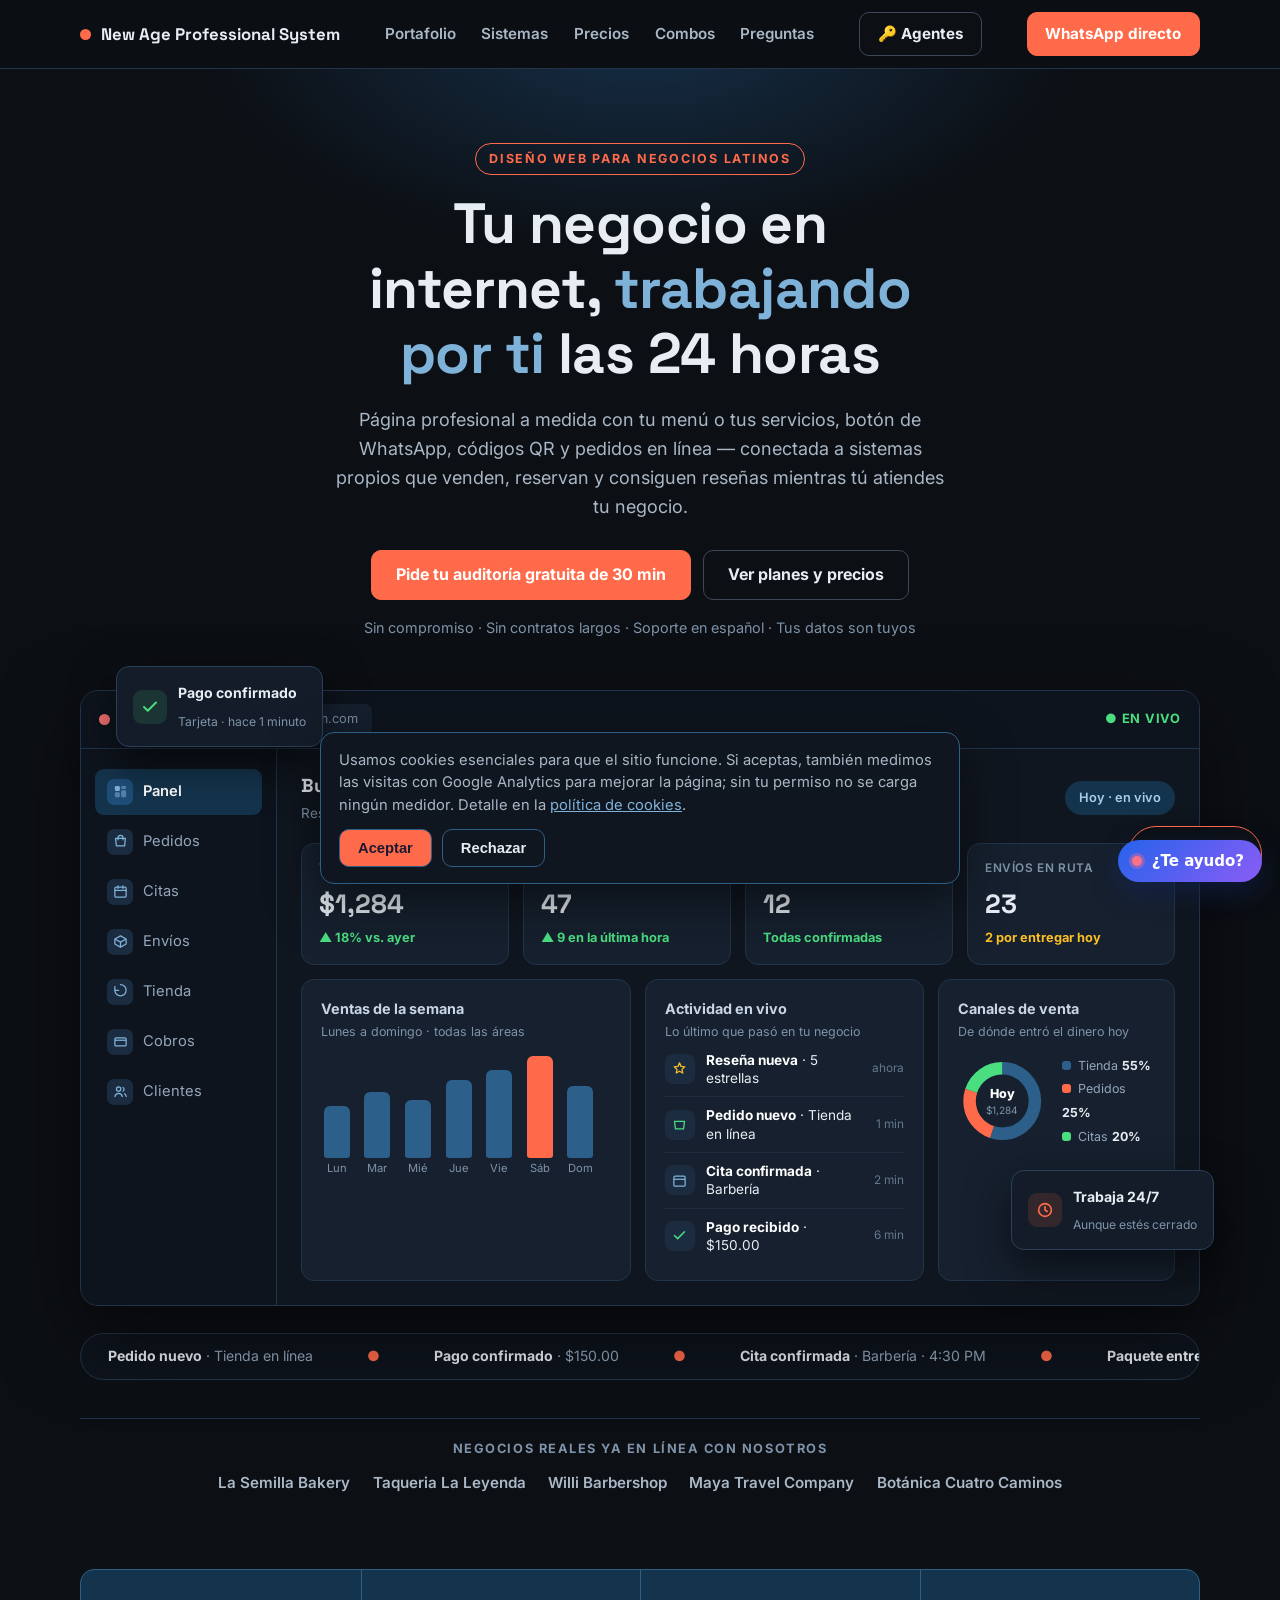
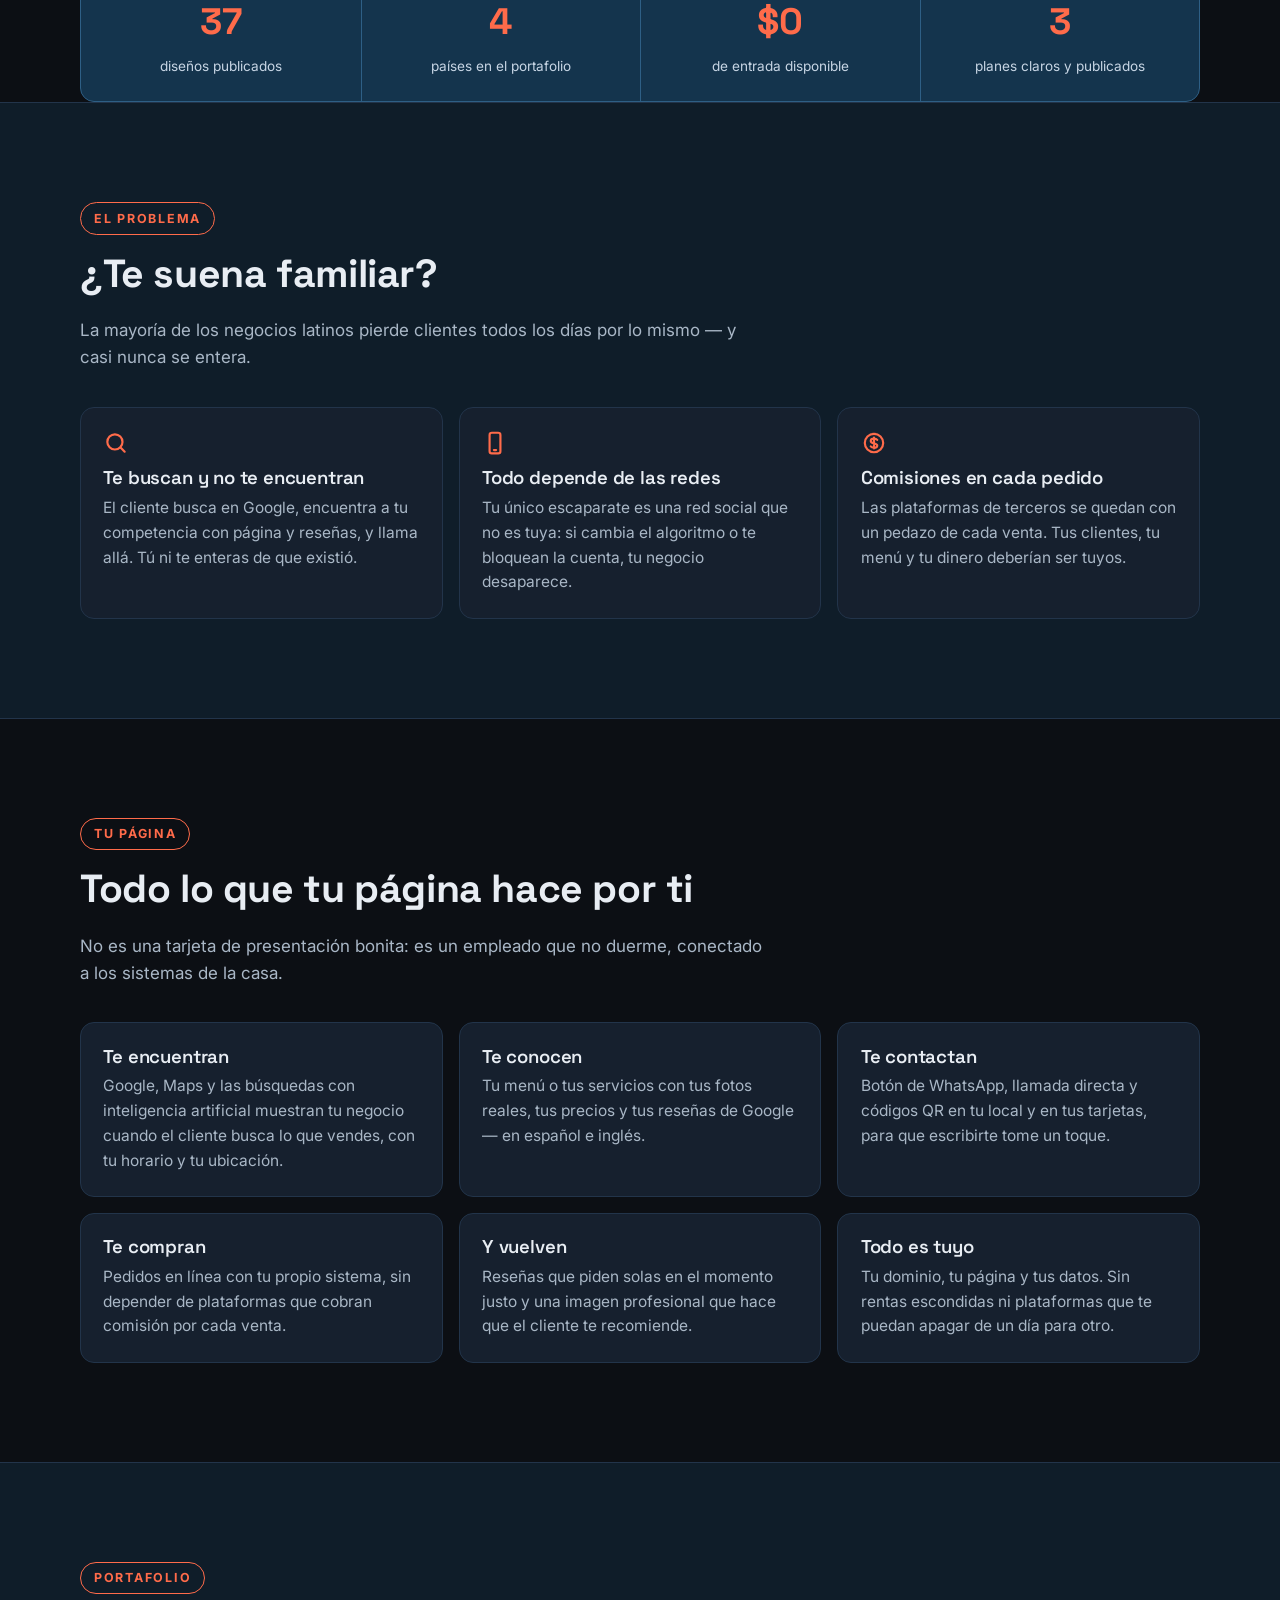
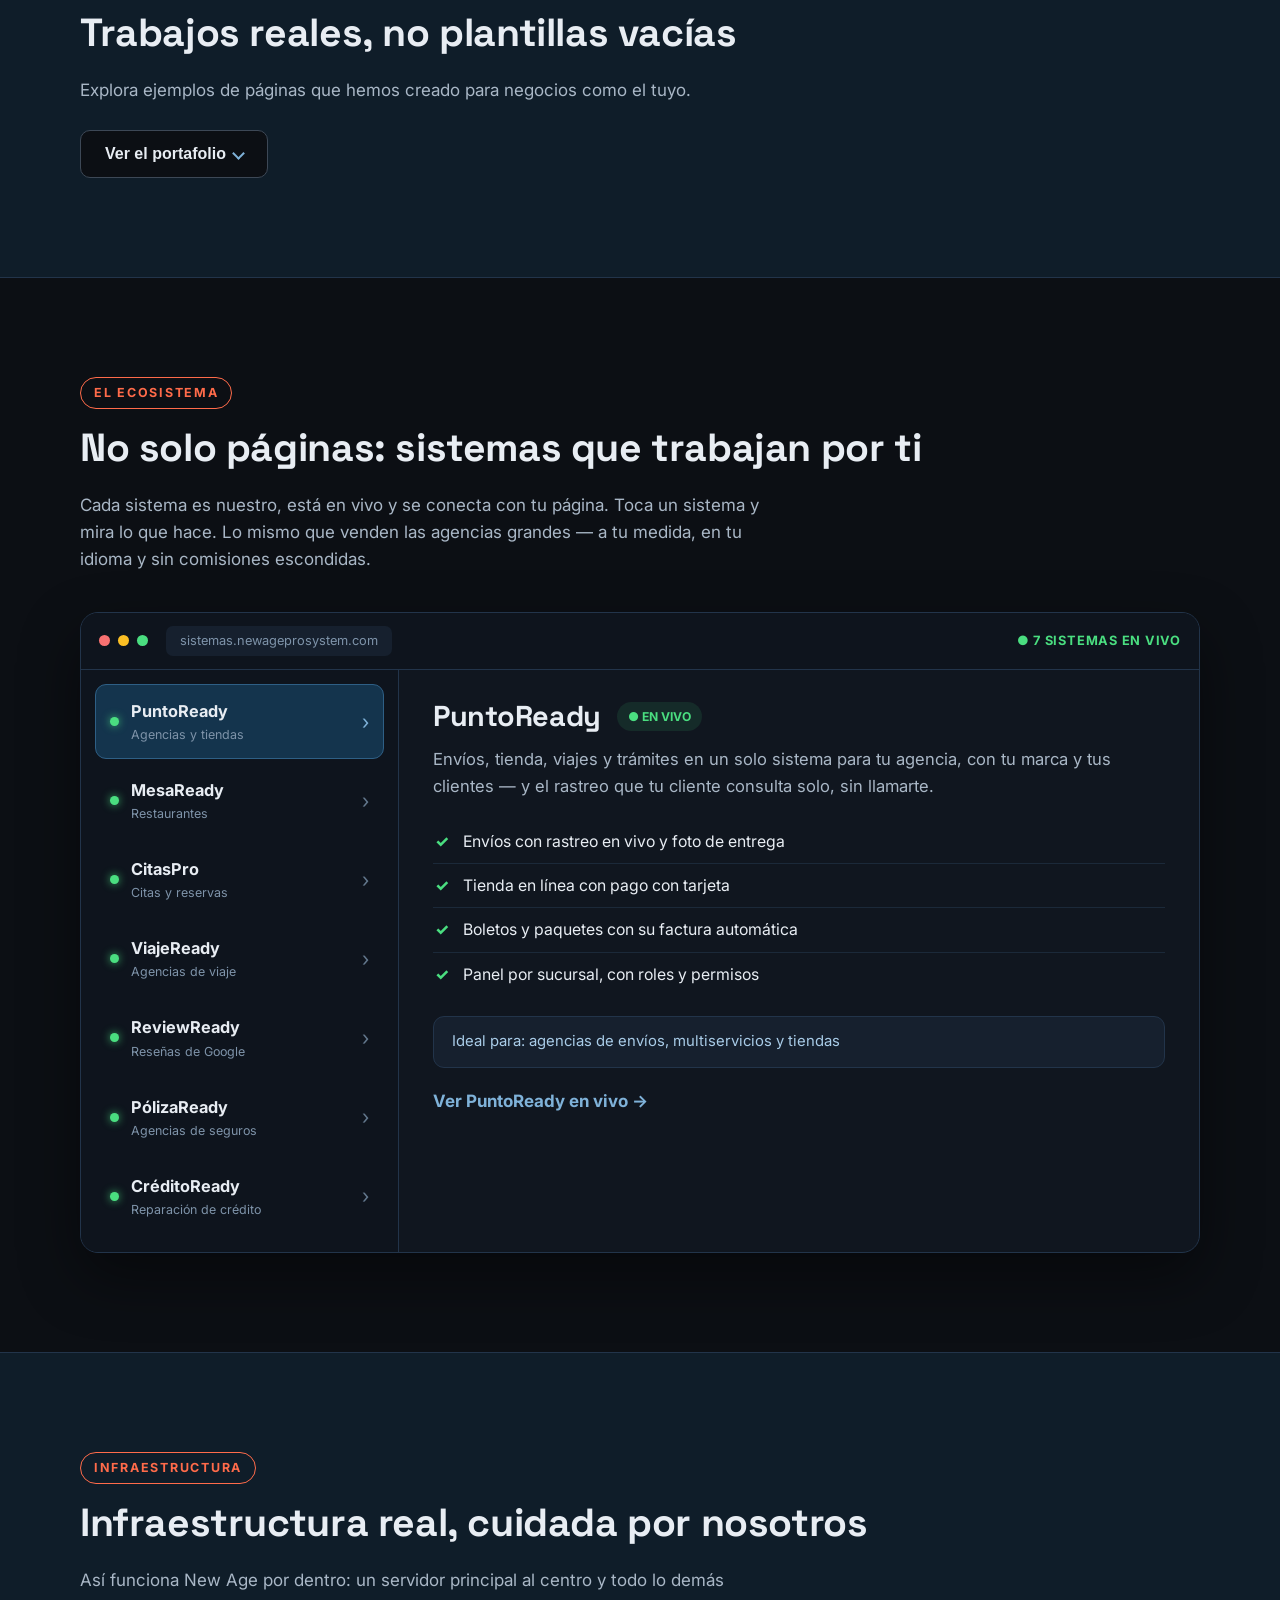
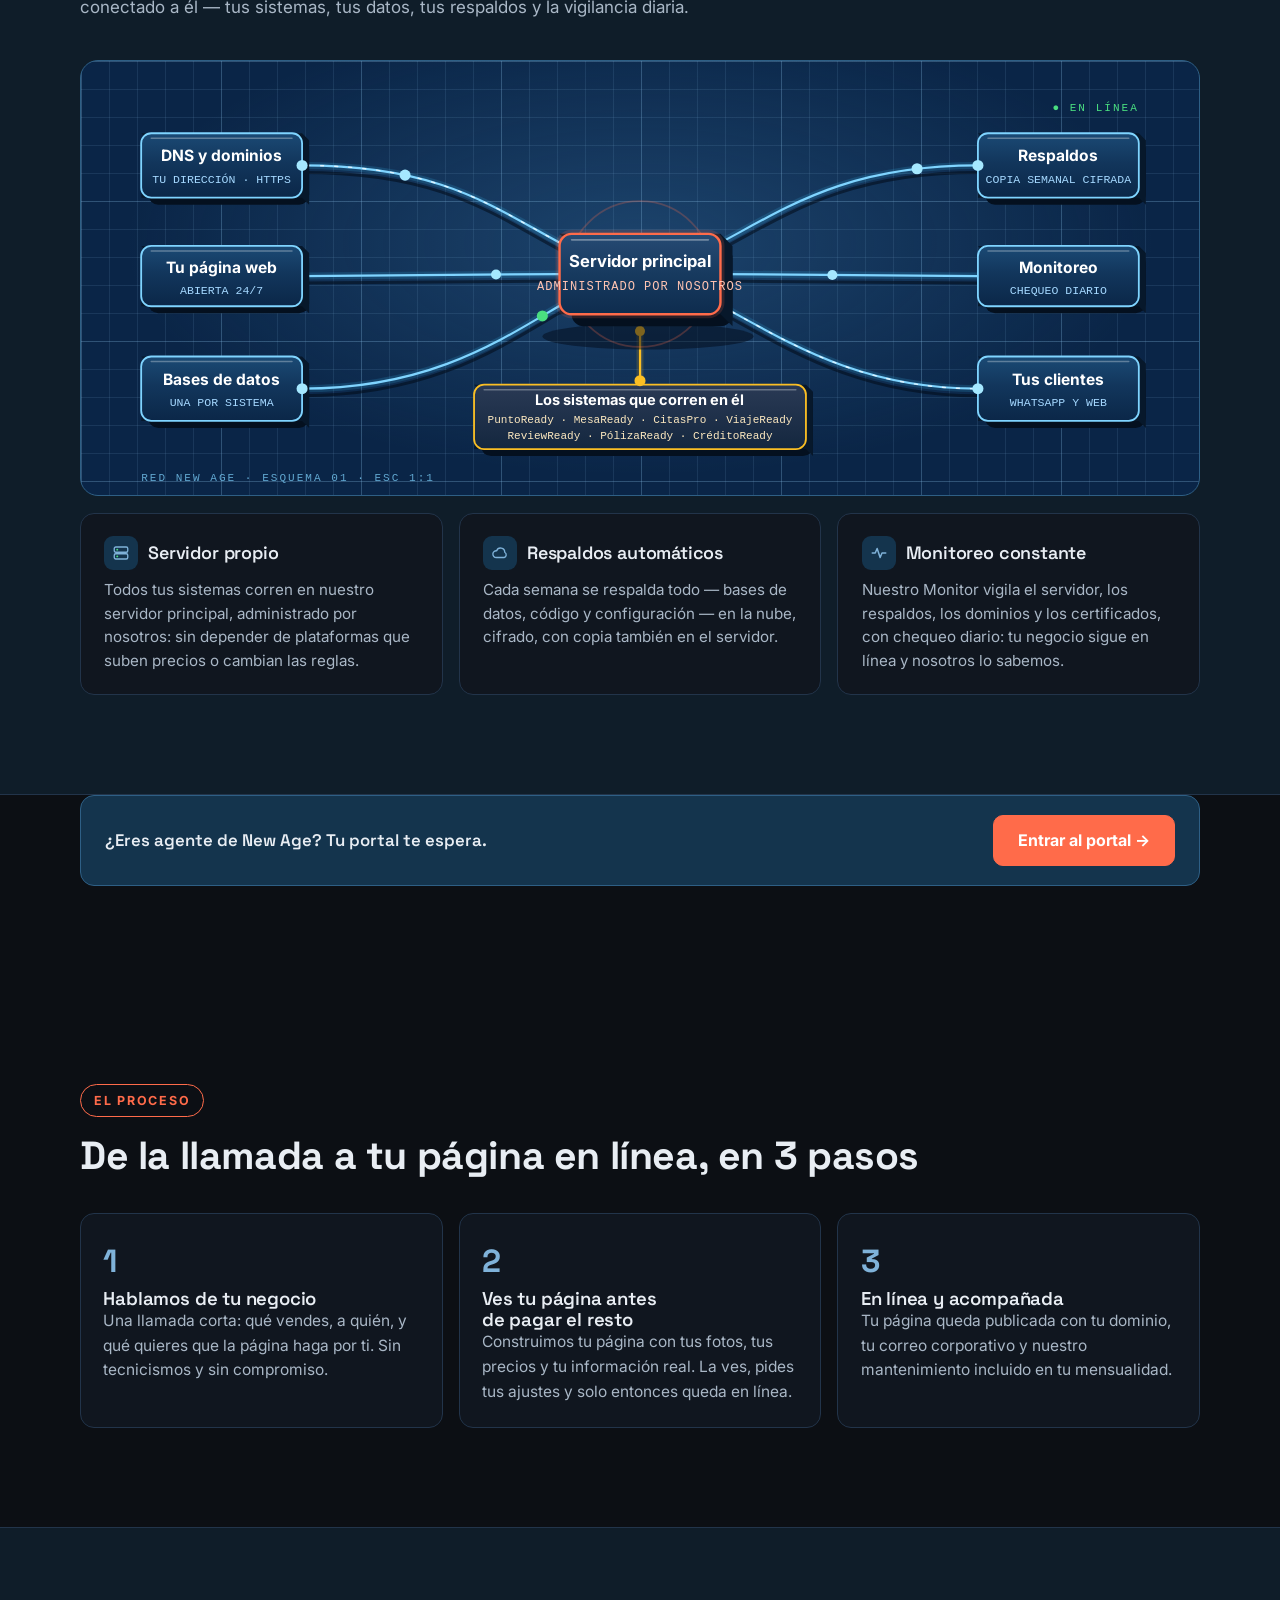
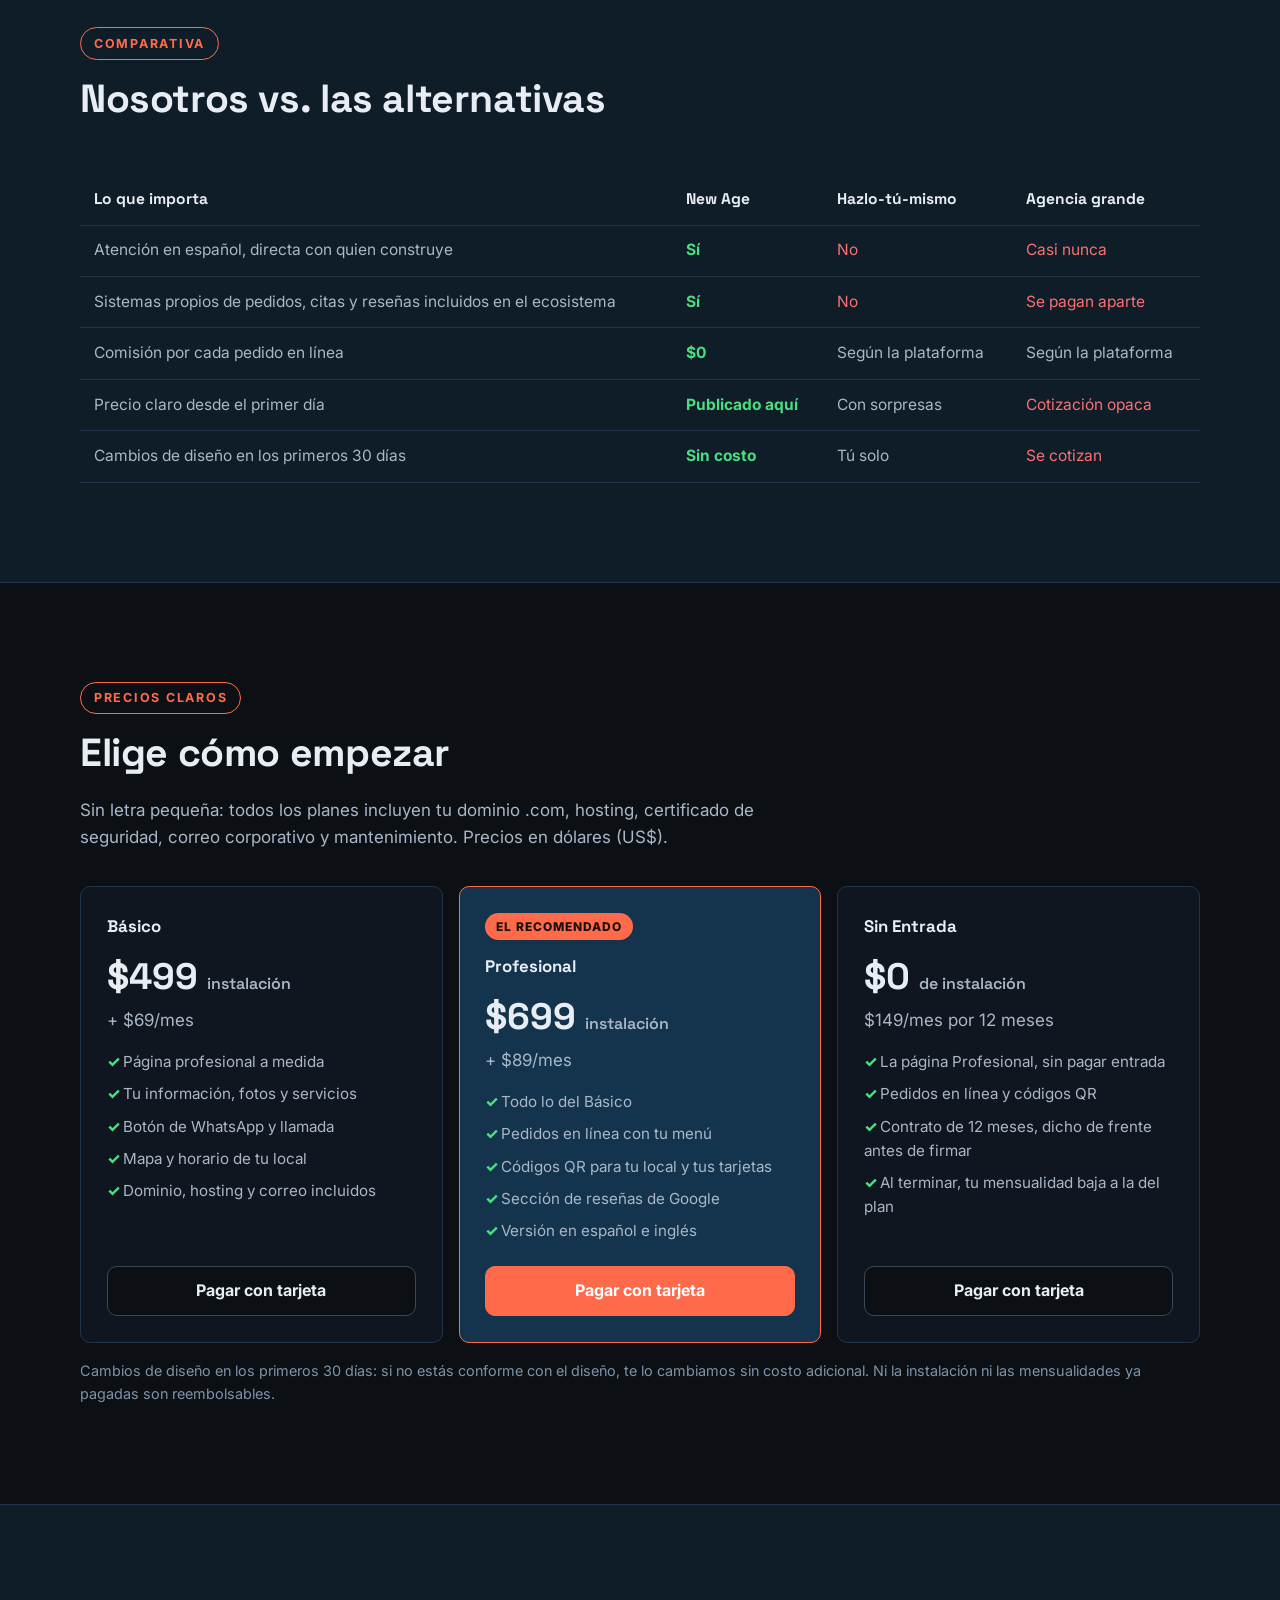
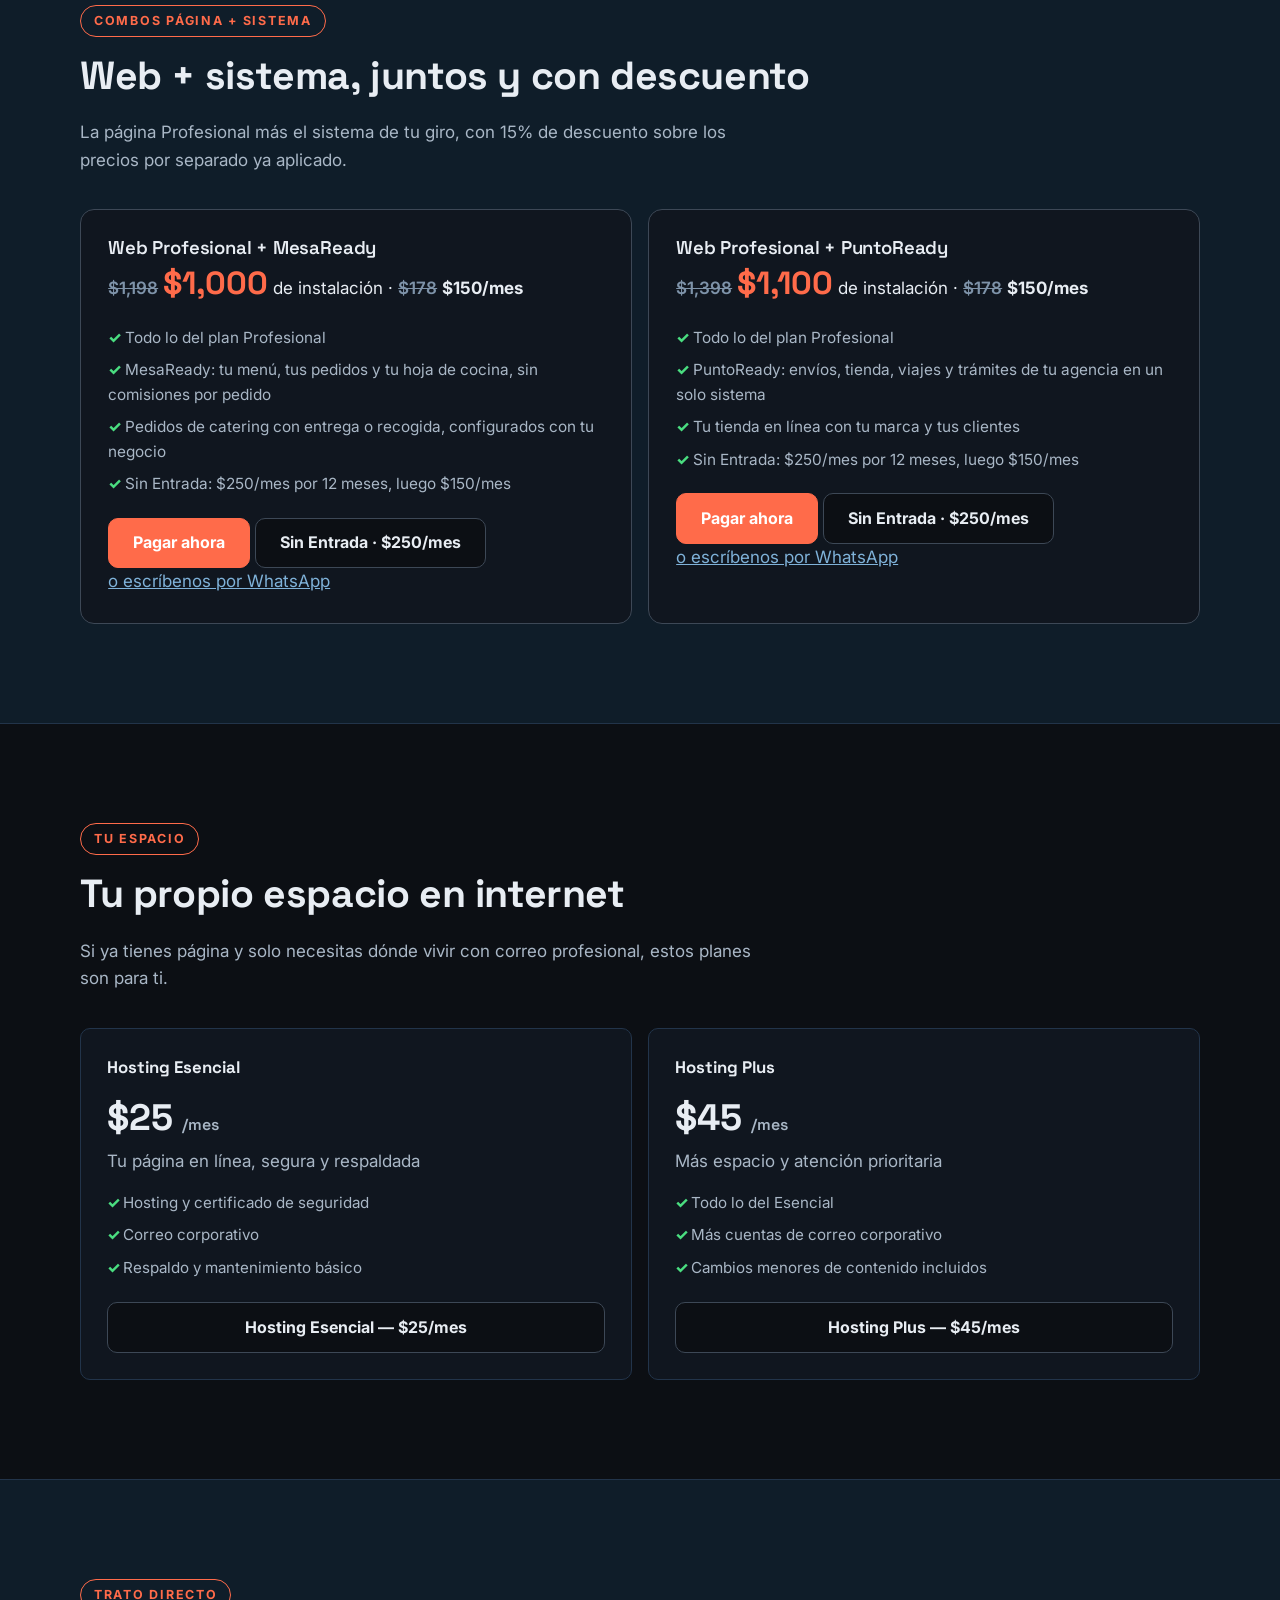
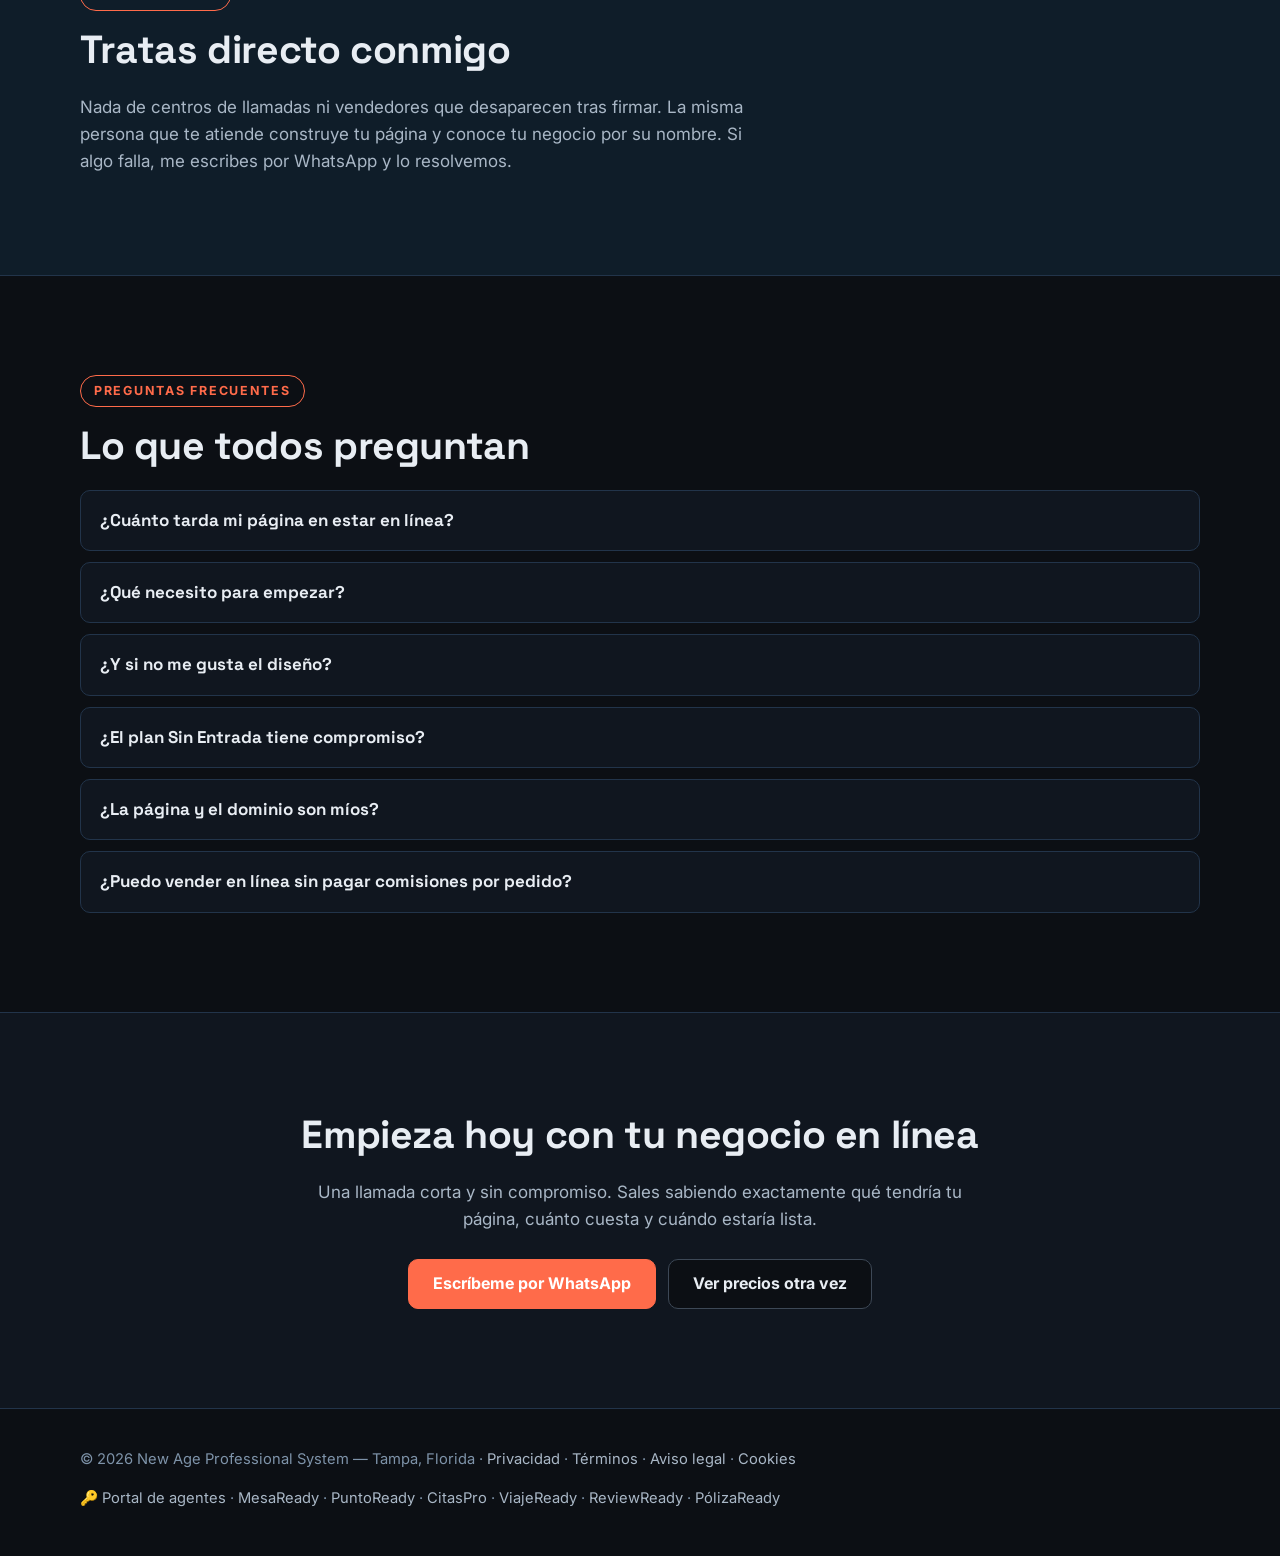
==== index.html @ 29cf0b98 "Infraestructura: los nombres de los sistemas se salían del recuadro ámbar (reporte de Lester 2026-11" ====
<!DOCTYPE html>
<html lang="es">
<head>
<meta charset="UTF-8">
<meta name="viewport" content="width=device-width, initial-scale=1.0">
<title>Diseño web para negocios latinos — New Age Professional System</title>
<meta name="description" content="Diseño web para negocios latinos: página profesional a medida con menú en línea, WhatsApp, códigos QR y pedidos en línea. Desde $499 o $0 de entrada.">
<link rel="canonical" href="https://www.newageprosystem.com/">
<meta name="google-site-verification" content="ySdzSPqFVg7_YvhrLS-IX1MHjVZeEiv_NsdhfGu_yuA">
<meta name="theme-color" content="#0C0F14">
<meta property="og:title" content="Diseño web para negocios latinos — New Age Professional System">
<meta property="og:description" content="Página web profesional para tu negocio: diseño a medida, menú online, WhatsApp, códigos QR y delivery. Desde $499 o $0 de entrada.">
<meta property="og:type" content="website">
<meta property="og:url" content="https://www.newageprosystem.com/">
<meta property="og:image" content="https://www.newageprosystem.com/og-image.png">
<meta name="twitter:card" content="summary_large_image">
<meta name="twitter:title" content="Diseño web para negocios latinos — New Age Professional System">
<meta name="twitter:description" content="Página web profesional para tu negocio: diseño a medida, menú online, WhatsApp, códigos QR y delivery. Desde $499 o $0 de entrada.">
<meta name="twitter:image" content="https://www.newageprosystem.com/og-image.png">
<link rel="icon" type="image/svg+xml" href="/favicon.svg">
<link rel="preconnect" href="https://fonts.googleapis.com">
<link rel="preconnect" href="https://fonts.gstatic.com" crossorigin>
<link href="https://fonts.googleapis.com/css2?family=Space+Grotesk:wght@500;600;700&family=Inter:wght@400;500;600;700;800&display=swap" rel="stylesheet">
<script type="application/ld+json">
{"@context":"https://schema.org","@type":"ProfessionalService","name":"New Age Professional System","url":"https://www.newageprosystem.com/","description":"Diseño web para negocios latinos: páginas profesionales y sistemas propios de pedidos, reservas, reseñas y gestión.","areaServed":"US","telephone":"+1-813-235-3313"}
</script>
<style>
:root{
  --noche:#0C0F14; --panel:#10161F; --panel-2:#16202E; --azul:#14344D; --azul-borde:#2E5F85;
  --filete:#22344A; --filete-claro:#3D4856;
  --texto:#E8EDF3; --suave:#A9B7C6; --tenue:#7E93A9;
  --celeste:#7FB2D9; --coral:#FF6B4A; --verde:#4ADE80; --amarillo:#FBBF24; --rojo:#F87171;
  --display:"Space Grotesk",system-ui,sans-serif; --cuerpo:"Inter",system-ui,sans-serif;
  --r:14px; --ancho:1120px;
}
*{margin:0;padding:0;box-sizing:border-box}
html{scroll-behavior:smooth}
html,body{overflow-x:clip}
body{background:var(--noche);color:var(--texto);font-family:var(--cuerpo);font-size:17px;line-height:1.6;-webkit-font-smoothing:antialiased}
img,svg{display:block;max-width:100%}
a{color:var(--celeste)}
h1,h2,h3{font-family:var(--display);text-wrap:balance;line-height:1.15;letter-spacing:-.01em}
h1{font-size:clamp(2.2rem,5vw,3.55rem);font-weight:700}
h2{font-size:clamp(1.65rem,3.4vw,2.45rem);font-weight:700;margin-bottom:.55em}
h3{font-size:1.16rem;font-weight:600}
p{overflow-wrap:break-word;min-width:0}
.contenedor{width:min(var(--ancho),100% - 2.5rem);margin-inline:auto}
section{padding:clamp(3.6rem,8vw,6.2rem) 0}
.etiqueta{display:inline-block;font-size:.78rem;font-weight:700;letter-spacing:.14em;text-transform:uppercase;color:var(--coral);border:1px solid var(--coral);border-radius:999px;padding:.32rem .8rem;margin-bottom:1rem}
.sub{color:var(--suave);max-width:62ch}
.btn{display:inline-flex;align-items:center;justify-content:center;gap:.5rem;min-height:48px;padding:.72rem 1.5rem;border-radius:10px;font-weight:700;font-size:1rem;text-decoration:none;border:1px solid var(--filete-claro);background:#0C0F14;color:var(--texto);transition:border-color .2s ease,background-color .2s ease,transform .2s ease}
.btn:active{transform:scale(.98)}
.btn-coral{border-color:var(--coral);background:var(--coral);color:#fff}
.btn-coral:hover{background:#ff7d5f;border-color:#ff7d5f}
.btn-contorno:hover{border-color:var(--celeste);color:var(--celeste)}
.btn:focus-visible,a:focus-visible,summary:focus-visible,button:focus-visible{outline:2px solid var(--celeste);outline-offset:3px;border-radius:6px}
.rv{opacity:0;transform:translateY(16px);transition:opacity .6s ease,transform .6s ease}
.rv.in{opacity:1;transform:none}
/* ---------- encabezado ---------- */
header{position:sticky;top:0;z-index:50;background:rgba(12,15,20,.96);border-bottom:1px solid var(--filete)}
.barra{display:flex;align-items:center;justify-content:space-between;gap:1rem;min-height:68px}
.marca{display:flex;align-items:center;gap:.6rem;text-decoration:none;color:var(--texto);font-family:var(--display);font-weight:700;font-size:1.05rem}
.marca .punto{width:11px;height:11px;border-radius:50%;background:var(--coral);flex:none}
nav.principal{display:flex;gap:1.6rem}
nav.principal a{color:var(--suave);text-decoration:none;font-size:.95rem;font-weight:600}
nav.principal a:hover{color:var(--celeste)}
.barra .btn{min-height:44px;padding:.5rem 1.1rem;font-size:.95rem}
@media (max-width:900px){nav.principal{display:none}.barra .btn-agentes{display:none}}
/* ---------- hero ---------- */
.hero{padding:clamp(2.8rem,6vw,4.6rem) 0 clamp(3rem,6vw,4.6rem);text-align:center;background:radial-gradient(640px 320px at 50% -40px,rgba(31,78,121,.5),rgba(12,15,20,0) 70%)}
.hero h1{max-width:20ch;margin-inline:auto}
.hero h1 .hl{color:var(--celeste)}
.hero .frase{color:var(--suave);font-size:1.13rem;margin:1.15rem auto 1.8rem;max-width:56ch}
.acciones{display:flex;flex-wrap:wrap;gap:.8rem;justify-content:center}
.hero-note{margin-top:1rem;font-size:.9rem;color:var(--tenue)}
/* ---------- panel del sistema ---------- */
.stage{position:relative;margin-top:3.2rem;text-align:left}
.panel{background:var(--panel);border:1px solid var(--filete);border-radius:18px;box-shadow:0 30px 80px rgba(0,0,0,.5);overflow:hidden}
.panel-bar{display:flex;align-items:center;gap:8px;background:#0E141D;padding:13px 18px;border-bottom:1px solid var(--filete)}
.win-dot{width:11px;height:11px;border-radius:50%;flex:none}
.panel-url{margin-left:10px;background:var(--panel-2);color:var(--tenue);font-size:.8rem;padding:5px 14px;border-radius:7px;white-space:nowrap;overflow:hidden}
.panel-live{margin-left:auto;color:var(--verde);font-size:.8rem;font-weight:700;letter-spacing:.06em;white-space:nowrap}
.live-dot{display:inline-block;animation:blink 1.6s ease-in-out infinite}
@keyframes blink{0%,100%{opacity:1}50%{opacity:.25}}
.panel-body{display:flex}
.side{width:196px;flex:none;background:#0E141D;border-right:1px solid var(--filete);padding:20px 14px}
.side-item{display:flex;align-items:center;gap:10px;padding:10px 12px;border-radius:9px;font-size:.92rem;color:#93A6BB;margin-bottom:4px}
.side-item.active{background:var(--azul);color:#fff;font-weight:600}
.side-ico{width:26px;height:26px;border-radius:7px;background:#1B2C40;display:flex;align-items:center;justify-content:center;flex:none}
.side-item.active .side-ico{background:#1F4E79}
.main{flex:1;padding:22px 24px 24px;min-width:0}
.main-head{display:flex;justify-content:space-between;align-items:center;gap:1rem;flex-wrap:wrap}
.main-title{font-family:var(--display);font-size:1.18rem;font-weight:700}
.main-sub{font-size:.85rem;color:var(--tenue);margin-top:2px}
.chip{background:var(--azul);color:#A9CCE8;font-size:.8rem;font-weight:600;padding:7px 14px;border-radius:999px}
.kpis{display:flex;gap:14px;margin-top:18px;flex-wrap:wrap}
.kpi{flex:1 1 140px;background:var(--panel-2);border:1px solid var(--filete);border-radius:13px;padding:15px 17px}
.kpi-label{font-size:.74rem;color:var(--tenue);letter-spacing:.05em;font-weight:600}
.kpi-value{font-family:var(--display);font-size:1.65rem;font-weight:700;margin-top:5px}
.kpi-delta{font-size:.8rem;margin-top:3px;font-weight:700}
.up{color:var(--verde)} .warn{color:var(--amarillo)}
.panel-cols{display:flex;gap:14px;margin-top:14px;flex-wrap:wrap}
.chart-card{flex:1.5 1 300px;background:var(--panel-2);border:1px solid var(--filete);border-radius:13px;padding:17px 19px}
.feed-card{flex:1 1 260px;background:var(--panel-2);border:1px solid var(--filete);border-radius:13px;padding:17px 19px}
.donut-card{flex:.85 1 220px;background:var(--panel-2);border:1px solid var(--filete);border-radius:13px;padding:17px 19px}
.card-title{font-size:.9rem;font-weight:700;color:#C7D5E4}
.card-sub{font-size:.78rem;color:var(--tenue);margin-top:2px}
.chart-area{position:relative;height:122px;margin-top:14px}
.chart-area .bar{position:absolute;bottom:20px;width:9%;border-radius:6px 6px 3px 3px;background:#2C5F8A;transform-origin:bottom;animation:grow 1.1s cubic-bezier(.2,.8,.3,1) both}
.chart-area .bar.hot{background:var(--coral)}
@keyframes grow{from{transform:scaleY(0)}to{transform:scaleY(1)}}
.bar-day{position:absolute;bottom:0;width:9%;text-align:center;font-size:.7rem;color:var(--tenue)}
.feed-row{display:flex;align-items:center;gap:11px;padding:9px 0;border-bottom:1px solid #1E2D40}
.feed-row:last-child{border-bottom:none}
.feed-ico{width:30px;height:30px;border-radius:8px;background:#1B2C40;display:flex;align-items:center;justify-content:center;flex:none}
.feed-text{font-size:.85rem;line-height:1.35}
.feed-text b{color:#fff}
.feed-time{margin-left:auto;font-size:.74rem;color:#63788D;flex:none}
.feed-row.enter{animation:slideIn .55s ease-out}
@keyframes slideIn{from{opacity:0;transform:translateY(-9px)}to{opacity:1;transform:translateY(0)}}
.donut-wrap{display:flex;align-items:center;gap:15px;margin-top:12px}
.legend{font-size:.78rem;color:#93A6BB;line-height:1.9}
.legend b{color:var(--texto)}
.lg-dot{display:inline-block;width:9px;height:9px;border-radius:3px;margin-right:7px}
.float-card{position:absolute;background:#131C28;border:1px solid #2A4059;border-radius:13px;padding:12px 16px;box-shadow:0 18px 44px rgba(0,0,0,.55);display:flex;align-items:center;gap:11px;animation:floaty 5.2s ease-in-out infinite;z-index:3}
.float-1{top:-24px;left:36px}
.float-2{bottom:56px;right:-14px;animation-delay:2.6s}
@keyframes floaty{0%,100%{transform:translateY(0)}50%{transform:translateY(-9px)}}
.float-ico{width:34px;height:34px;border-radius:9px;display:flex;align-items:center;justify-content:center;flex:none}
.float-title{font-size:.88rem;font-weight:700}
.float-sub{font-size:.76rem;color:var(--tenue)}
@media (max-width:900px){.side{display:none}.float-2{display:none}}
@media (max-width:560px){.float-1{left:8px}}
/* cinta de actividad */
.ticker{overflow:hidden;margin-top:1.7rem;border:1px solid var(--filete);background:#0E141D;border-radius:999px;padding:11px 0;text-align:left}
.ticker-track{display:flex;gap:54px;white-space:nowrap;width:max-content;animation:tick 32s linear infinite;font-size:.88rem;color:#93A6BB;padding-left:27px}
.ticker-track b{color:var(--texto)}
.ticker-track .tk-dot{color:var(--coral)}
@keyframes tick{to{transform:translateX(-50%)}}
/* prueba mini */
.prueba-mini{margin-top:2.4rem;border-top:1px solid var(--filete);padding-top:1.2rem;text-align:center}
.prueba-mini p{font-size:.8rem;font-weight:700;letter-spacing:.12em;text-transform:uppercase;color:var(--tenue);margin-bottom:.6rem}
.prueba-mini ul{list-style:none;display:flex;flex-wrap:wrap;gap:.45rem 1.4rem;justify-content:center}
.prueba-mini a{color:var(--suave);text-decoration:none;font-weight:600;font-size:.95rem}
.prueba-mini a:hover{color:var(--celeste)}
/* ---------- tiras y tarjetas ---------- */
.dolores{background:#0F1D29;border-block:1px solid var(--filete)}
.parrilla-3{display:grid;grid-template-columns:repeat(3,minmax(0,1fr));gap:1rem;margin-top:2.2rem}
@media (max-width:900px){.parrilla-3{grid-template-columns:minmax(0,1fr)}}
.tarjeta{background:var(--panel-2);border:1px solid var(--filete);border-radius:var(--r);padding:1.4rem}
.tarjeta h3{margin-bottom:.45rem}
.tarjeta p{color:var(--suave);font-size:.97rem}
.tarjeta .ico{margin-bottom:.7rem}
/* estadísticas */
.stats-strip{display:grid;grid-template-columns:repeat(4,minmax(0,1fr));border:1px solid var(--azul-borde);border-radius:var(--r);background:var(--azul);overflow:hidden}
.stat{padding:1.4rem 1rem;text-align:center;border-left:1px solid var(--azul-borde)}
.stat:first-child{border-left:none}
.stat b{display:block;font-family:var(--display);font-size:clamp(1.6rem,3.4vw,2.3rem);color:var(--coral)}
.stat span{font-size:.85rem;color:#C7D5E4}
@media (max-width:700px){.stats-strip{grid-template-columns:repeat(2,minmax(0,1fr))}.stat:nth-child(3){border-left:none}.stat:nth-child(n+3){border-top:1px solid var(--azul-borde)}}
/* portafolio */
.filters{display:flex;gap:.5rem;justify-content:center;flex-wrap:wrap;margin:1.8rem 0}
.filters button{background:var(--panel-2);border:1px solid var(--filete);color:var(--suave);border-radius:999px;padding:.55rem 1.15rem;font-size:.9rem;font-weight:600;cursor:pointer;font-family:var(--cuerpo);min-height:44px}
.filters button.on{background:#0C0F14;color:var(--texto);border-color:var(--coral)}
.demo-grid{display:grid;grid-template-columns:repeat(3,minmax(0,1fr));gap:.9rem}
@media (max-width:900px){.demo-grid{grid-template-columns:minmax(0,1fr)}}
.demo{display:flex;flex-direction:column;gap:.35rem;background:var(--panel-2);border:1px solid var(--filete);border-radius:var(--r);padding:1.15rem 1.25rem;text-decoration:none;transition:border-color .2s ease,transform .2s ease}
.demo:hover{border-color:var(--celeste);transform:translateY(-2px)}
.demo.hide{display:none}
.demo .tag{align-self:flex-start;font-size:.72rem;font-weight:800;letter-spacing:.1em;text-transform:uppercase;color:var(--coral);border:1px solid var(--coral);border-radius:999px;padding:.15rem .6rem}
.demo h3{color:var(--texto)}
.demo p{color:var(--suave);font-size:.93rem}
.demo .url{color:var(--tenue);font-size:.85rem;margin-top:auto}
.demo .go{color:var(--celeste);font-weight:700}
.muted{color:var(--tenue)}
.portafolio-toggle{margin-top:1.6rem}
.portafolio-toggle .chev{width:9px;height:9px;flex:none;border-right:2px solid var(--celeste);border-bottom:2px solid var(--celeste);transform:rotate(45deg);transition:transform .2s ease}
.portafolio-toggle[aria-expanded="true"] .chev{transform:rotate(225deg)}
.grupo-titulo{display:flex;align-items:center;gap:.6rem;margin:2.2rem 0 1rem;font-family:var(--display);font-size:1.25rem;font-weight:700;text-align:left}
.grupo-titulo .punto{width:9px;height:9px;border-radius:50%;background:var(--verde);flex:none}
.grupo-titulo .punto.demo{background:var(--celeste)}
.grupo-titulo .punto.desarrollo{background:#FBBF24}
.grupo-titulo .conteo{color:var(--tenue);font-family:var(--cuerpo);font-size:.88rem;font-weight:600}
.demo .go.vivo{color:var(--verde)}
/* ---------- consola de sistemas ---------- */
.console{margin-top:2.4rem;background:var(--panel);border:1px solid var(--filete);border-radius:18px;overflow:hidden;box-shadow:0 24px 60px rgba(0,0,0,.45)}
.console-bar{display:flex;align-items:center;gap:8px;background:#0E141D;padding:13px 18px;border-bottom:1px solid var(--filete)}
.console-body{display:flex}
.sys-list{width:318px;flex:none;background:#0E141D;border-right:1px solid var(--filete);padding:14px}
.sys-item{display:flex;align-items:center;gap:12px;padding:13px 14px;border-radius:11px;cursor:pointer;margin-bottom:4px;border:1px solid transparent}
.sys-item:hover{background:#131C28}
.sys-item.active{background:var(--azul);border-color:var(--azul-borde)}
.sys-dot{width:9px;height:9px;border-radius:50%;background:var(--verde);flex:none;box-shadow:0 0 8px rgba(74,222,128,.8)}
.sys-name{font-size:1.02rem;font-weight:700;color:var(--texto)}
.sys-tag{font-size:.78rem;color:var(--tenue);margin-top:1px}
.sys-arrow{margin-left:auto;color:#63788D;font-size:1.25rem}
.sys-item.active .sys-arrow{color:var(--celeste)}
.sys-detail{flex:1;padding:30px 34px;min-width:0}
.sys-detail.swap{animation:slideIn .45s ease-out}
.sys-detail-head{display:flex;align-items:center;gap:16px;flex-wrap:wrap}
.sys-detail h3{font-size:1.8rem;font-weight:700}
.sys-detail .tag{font-size:.76rem;font-weight:700;color:var(--verde);background:rgba(74,222,128,.1);padding:5px 11px;border-radius:999px}
.sys-detail p{font-size:1.04rem;line-height:1.6;color:var(--suave);margin-top:13px}
.sys-feats{margin-top:20px}
.sys-feat{font-size:.99rem;padding:9px 0 9px 30px;position:relative;border-bottom:1px solid #1B2939;color:var(--texto)}
.sys-feat:last-child{border-bottom:none}
.sys-feat::before{content:"✓";position:absolute;left:2px;color:var(--verde);font-weight:800}
.sys-ideal{margin-top:20px;background:var(--panel-2);border:1px solid var(--filete);border-radius:11px;padding:13px 18px;font-size:.93rem;color:#A9CCE8}
.sys-link{display:inline-block;margin-top:20px;font-weight:700;text-decoration:none;color:var(--celeste)}
.sys-link:hover{text-decoration:underline}
@media (max-width:860px){.console-body{flex-direction:column}.sys-list{width:auto;border-right:none;border-bottom:1px solid var(--filete)}}
/* ---------- red / infraestructura ---------- */
.net-card{margin-top:2.4rem;border:1px solid var(--azul-borde);border-radius:18px;padding:26px 30px 6px;background-color:#0A2547;background-image:linear-gradient(rgba(127,178,217,.13) 1px,transparent 1px),linear-gradient(90deg,rgba(127,178,217,.13) 1px,transparent 1px),linear-gradient(rgba(127,178,217,.22) 1px,transparent 1px),linear-gradient(90deg,rgba(127,178,217,.22) 1px,transparent 1px),radial-gradient(ellipse at 50% 42%,rgba(62,124,177,.35),rgba(10,37,71,0) 65%);background-size:28px 28px,28px 28px,140px 140px,140px 140px,100% 100%}
/* Sin flotación: Lester reportó el 2026-11-25 que los textos se movían y molestaba; la red va fija y solo viajan los pulsos de luz. */
.net-card svg{width:100%;height:auto}
.net-cols{display:flex;gap:1rem;margin-top:1.1rem;flex-wrap:wrap}
.net-col{flex:1 1 280px;background:var(--panel);border:1px solid var(--filete);border-radius:var(--r);padding:1.35rem 1.45rem}
.net-col h3{font-size:1.12rem;display:flex;align-items:center;gap:10px}
.net-col p{font-size:.95rem;line-height:1.55;color:var(--suave);margin-top:8px}
.net-ico{width:34px;height:34px;border-radius:9px;background:var(--azul);display:flex;align-items:center;justify-content:center;flex:none}
/* franja agentes */
.agentes{display:flex;flex-wrap:wrap;gap:1rem;align-items:center;justify-content:space-between;background:var(--azul);border:1px solid var(--azul-borde);border-radius:var(--r);padding:1.2rem 1.5rem}
.agentes p{font-family:var(--display);font-weight:600;font-size:1.05rem}
/* pasos */
.pasos{display:grid;grid-template-columns:repeat(3,minmax(0,1fr));gap:1rem;margin-top:2.2rem}
@media (max-width:900px){.pasos{grid-template-columns:minmax(0,1fr)}}
.paso{background:var(--panel);border:1px solid var(--filete);border-radius:var(--r);padding:1.4rem}
.paso .num{font-family:var(--display);font-size:2rem;font-weight:700;color:var(--celeste)}
.paso p{color:var(--suave);font-size:.97rem}
/* comparativa */
.tabla{width:100%;border-collapse:collapse;margin-top:2rem;font-size:.97rem}
.tabla th,.tabla td{padding:.8rem .9rem;border-bottom:1px solid var(--filete);text-align:left;vertical-align:top}
.tabla thead th{font-family:var(--display);color:var(--texto)}
.tabla td{color:var(--suave)}
.tabla td.si{color:var(--verde);font-weight:700}
.tabla td.no{color:var(--rojo)}
.envoltura-tabla{overflow-x:auto}
/* precios */
.precios{display:grid;grid-template-columns:repeat(3,minmax(0,1fr));gap:1rem;margin-top:2.2rem;align-items:stretch}
.precios.dos{grid-template-columns:repeat(2,minmax(0,1fr))}
@media (max-width:900px){.precios,.precios.dos{grid-template-columns:minmax(0,1fr)}}
.plan{background:var(--panel);border:1px solid var(--filete);border-radius:10px;padding:1.6rem;display:flex;flex-direction:column}
.plan.destacado{border-color:var(--coral);background:var(--azul)}
.plan .nombre{font-family:var(--display);font-weight:700;font-size:1.05rem}
.plan .precio{font-family:var(--display);font-size:2.3rem;font-weight:700;margin:.5rem 0 0}
.plan .precio small{font-size:1rem;color:var(--suave);font-weight:600}
.plan .mes{color:var(--suave);margin-bottom:1rem}
.plan ul{list-style:none;margin:0 0 1.4rem;display:grid;gap:.5rem;color:var(--suave);font-size:.95rem}
.plan ul li::before{content:"✓ ";color:var(--verde);font-weight:800}
.plan .btn{margin-top:auto;justify-content:center}
.sello{align-self:flex-start;background:var(--coral);color:#181008;font-size:.75rem;font-weight:800;letter-spacing:.08em;text-transform:uppercase;border-radius:999px;padding:.25rem .7rem;margin-bottom:.8rem}
.nota{color:var(--tenue);font-size:.9rem;margin-top:1rem}
/* combos */
.combos{display:grid;grid-template-columns:repeat(2,minmax(0,1fr));gap:1rem;margin-top:2.2rem}
@media (max-width:900px){.combos{grid-template-columns:minmax(0,1fr)}}
.combo{border:1px solid var(--filete-claro);background:var(--panel);border-radius:var(--r);padding:1.7rem}
.combo .tachado{color:var(--tenue);text-decoration:line-through;font-weight:600}
.combo .grande{font-family:var(--display);font-size:2rem;font-weight:700;color:var(--coral)}
.combo ul{list-style:none;margin:1rem 0 1.3rem;display:grid;gap:.5rem;color:var(--suave);font-size:.96rem}
.combo ul li::before{content:"✓ ";color:var(--verde);font-weight:800}
/* faq */
details{border:1px solid var(--filete);border-radius:10px;background:var(--panel);margin-top:.7rem}
summary{cursor:pointer;font-weight:700;font-family:var(--display);padding:1rem 1.2rem;list-style:none}
details p{padding:0 1.2rem 1.1rem;color:var(--suave)}
/* cierre y pie */
.cierre{background:var(--panel);border-block:1px solid var(--filete);text-align:center}
.cierre .sub{margin-inline:auto}
.cierre .acciones{justify-content:center;margin-top:1.6rem}
footer{padding:2.4rem 0 2.8rem;color:var(--tenue);font-size:.92rem}
footer .contenedor{display:flex;flex-wrap:wrap;gap:1rem;justify-content:space-between}
footer a{color:var(--suave);text-decoration:none}
footer a:hover{color:var(--celeste)}
.wa{position:fixed;right:1.1rem;bottom:1.1rem;z-index:60;background:#0C0F14;border:1px solid var(--coral);color:var(--texto);font-weight:800;text-decoration:none;border-radius:999px;padding:.85rem 1.3rem;box-shadow:0 8px 24px rgba(0,0,0,.45)}
.wa:hover{border-color:var(--celeste)}
@media (prefers-reduced-motion:reduce){
  html{scroll-behavior:auto}
  .ticker-track,.float-card,.live-dot,.chart-area .bar,.feed-row.enter,.sys-detail.swap{animation:none}
  .rv{opacity:1;transform:none;transition:none}
}
</style>
</head>
<body>
<!-- Rediseño TECNOLOGÍA aprobado por Lester el 2026-11-21: panel de sistema animado en el hero, red blueprint de la infraestructura y consola interactiva de sistemas, sobre el concepto grafito + azul en bloques + coral. Conserva todas las secciones, precios, enlaces de Stripe, portafolio de Supabase, setter y portal de agentes de la versión anterior. -->
<header>
  <div class="contenedor barra">
    <a class="marca" href="/"><span class="punto" aria-hidden="true"></span>New Age Professional System</a>
    <nav class="principal" aria-label="Principal">
      <a href="#portafolio">Portafolio</a>
      <a href="#sistemas">Sistemas</a>
      <a href="#precios">Precios</a>
      <a href="#combos">Combos</a>
      <a href="#preguntas">Preguntas</a>
    </nav>
    <a class="btn btn-contorno btn-agentes" href="portal-agentes/">🔑 Agentes</a>
    <a class="btn btn-coral" href="https://wa.me/18132353313?text=Hola%2C%20quiero%20informaci%C3%B3n%20para%20la%20p%C3%A1gina%20de%20mi%20negocio" target="_blank" rel="noopener">WhatsApp directo</a>
  </div>
</header>

<main>
<section class="hero">
  <div class="contenedor">
    <span class="etiqueta">Diseño web para negocios latinos</span>
    <h1>Tu negocio en internet, <span class="hl">trabajando por ti</span> las 24 horas</h1>
    <p class="frase">Página profesional a medida con tu menú o tus servicios, botón de WhatsApp, códigos QR y pedidos en línea — conectada a sistemas propios que venden, reservan y consiguen reseñas mientras tú atiendes tu negocio.</p>
    <div class="acciones">
      <a class="btn btn-coral" href="https://wa.me/18132353313?text=Hola%2C%20quiero%20mi%20auditor%C3%ADa%20gratuita%20de%2030%20minutos%20para%20mi%20negocio" target="_blank" rel="noopener">Pide tu auditoría gratuita de 30 min</a>
      <a class="btn btn-contorno" href="#precios">Ver planes y precios</a>
    </div>
    <p class="hero-note">Sin compromiso · Sin contratos largos · Soporte en español · Tus datos son tuyos</p>

    <div class="stage">
      <div class="panel" role="img" aria-label="Panel de control de un negocio con New Age: ventas, pedidos, citas y envíos en tiempo real">
        <div class="panel-bar">
          <span class="win-dot" style="background:#F87171"></span>
          <span class="win-dot" style="background:#FBBF24"></span>
          <span class="win-dot" style="background:#4ADE80"></span>
          <span class="panel-url">panel.newageprosystem.com</span>
          <span class="panel-live"><span class="live-dot">●</span> EN VIVO</span>
        </div>
        <div class="panel-body">
          <div class="side" aria-hidden="true">
            <div class="side-item active"><span class="side-ico"><svg width="15" height="15" viewBox="0 0 24 24" fill="none"><rect x="3" y="3" width="8" height="8" rx="2" fill="#7FB2D9"/><rect x="13" y="3" width="8" height="5" rx="2" fill="#7FB2D9" opacity=".55"/><rect x="13" y="10" width="8" height="11" rx="2" fill="#7FB2D9" opacity=".55"/><rect x="3" y="13" width="8" height="8" rx="2" fill="#7FB2D9" opacity=".55"/></svg></span>Panel</div>
            <div class="side-item"><span class="side-ico"><svg width="15" height="15" viewBox="0 0 24 24" fill="none"><path d="M4 7h16l-1.5 12h-13L4 7Z" stroke="#7FB2D9" stroke-width="2" stroke-linejoin="round"/><path d="M8 10V6a4 4 0 0 1 8 0v4" stroke="#7FB2D9" stroke-width="2"/></svg></span>Pedidos</div>
            <div class="side-item"><span class="side-ico"><svg width="15" height="15" viewBox="0 0 24 24" fill="none"><rect x="3" y="5" width="18" height="16" rx="2" stroke="#7FB2D9" stroke-width="2"/><path d="M3 10h18M8 3v4M16 3v4" stroke="#7FB2D9" stroke-width="2" stroke-linecap="round"/></svg></span>Citas</div>
            <div class="side-item"><span class="side-ico"><svg width="15" height="15" viewBox="0 0 24 24" fill="none"><path d="M3 8l9-5 9 5v8l-9 5-9-5V8Z" stroke="#7FB2D9" stroke-width="2" stroke-linejoin="round"/><path d="M3 8l9 5 9-5M12 13v8" stroke="#7FB2D9" stroke-width="2" stroke-linejoin="round"/></svg></span>Envíos</div>
            <div class="side-item"><span class="side-ico"><svg width="15" height="15" viewBox="0 0 24 24" fill="none"><path d="M3 10a9 9 0 1 0 9-9" stroke="#7FB2D9" stroke-width="2" stroke-linecap="round"/><path d="M3 4v6h6" stroke="#7FB2D9" stroke-width="2" stroke-linecap="round" stroke-linejoin="round"/></svg></span>Tienda</div>
            <div class="side-item"><span class="side-ico"><svg width="15" height="15" viewBox="0 0 24 24" fill="none"><rect x="3" y="6" width="18" height="13" rx="2" stroke="#7FB2D9" stroke-width="2"/><path d="M3 10h18" stroke="#7FB2D9" stroke-width="2"/></svg></span>Cobros</div>
            <div class="side-item"><span class="side-ico"><svg width="15" height="15" viewBox="0 0 24 24" fill="none"><circle cx="9" cy="8" r="3.5" stroke="#7FB2D9" stroke-width="2"/><path d="M3 20c.8-3.2 3-5 6-5s5.2 1.8 6 5" stroke="#7FB2D9" stroke-width="2" stroke-linecap="round"/><path d="M16 5.5a3.5 3.5 0 0 1 0 6M18.5 15.5c1.4.8 2.3 2.3 2.7 4.5" stroke="#7FB2D9" stroke-width="2" stroke-linecap="round"/></svg></span>Clientes</div>
          </div>
          <div class="main">
            <div class="main-head">
              <div>
                <div class="main-title">Buenas tardes, tu negocio hoy</div>
                <div class="main-sub">Resumen en tiempo real de todas tus áreas</div>
              </div>
              <span class="chip">Hoy · en vivo</span>
            </div>
            <div class="kpis">
              <div class="kpi"><div class="kpi-label">VENTAS DE HOY</div><div class="kpi-value" data-count="1284" data-prefix="$">$1,284</div><div class="kpi-delta up">▲ 18% vs. ayer</div></div>
              <div class="kpi"><div class="kpi-label">PEDIDOS</div><div class="kpi-value" data-count="47">47</div><div class="kpi-delta up">▲ 9 en la última hora</div></div>
              <div class="kpi"><div class="kpi-label">CITAS DE HOY</div><div class="kpi-value" data-count="12">12</div><div class="kpi-delta up">Todas confirmadas</div></div>
              <div class="kpi"><div class="kpi-label">ENVÍOS EN RUTA</div><div class="kpi-value" data-count="23">23</div><div class="kpi-delta warn">2 por entregar hoy</div></div>
            </div>
            <div class="panel-cols">
              <div class="chart-card">
                <div class="card-title">Ventas de la semana</div>
                <div class="card-sub">Lunes a domingo · todas las áreas</div>
                <div class="chart-area" aria-hidden="true">
                  <div class="bar" style="left:1%;height:52px;animation-delay:.05s"></div><div class="bar-day" style="left:1%">Lun</div>
                  <div class="bar" style="left:15%;height:66px;animation-delay:.15s"></div><div class="bar-day" style="left:15%">Mar</div>
                  <div class="bar" style="left:29%;height:58px;animation-delay:.25s"></div><div class="bar-day" style="left:29%">Mié</div>
                  <div class="bar" style="left:43%;height:78px;animation-delay:.35s"></div><div class="bar-day" style="left:43%">Jue</div>
                  <div class="bar" style="left:57%;height:88px;animation-delay:.45s"></div><div class="bar-day" style="left:57%">Vie</div>
                  <div class="bar hot" style="left:71%;height:102px;animation-delay:.55s"></div><div class="bar-day" style="left:71%">Sáb</div>
                  <div class="bar" style="left:85%;height:72px;animation-delay:.65s"></div><div class="bar-day" style="left:85%">Dom</div>
                </div>
              </div>
              <div class="feed-card">
                <div class="card-title">Actividad en vivo</div>
                <div class="card-sub">Lo último que pasó en tu negocio</div>
                <div id="feed">
                  <div class="feed-row"><span class="feed-ico"><svg width="15" height="15" viewBox="0 0 24 24" fill="none"><path d="M4 7h16l-1.5 12h-13L4 7Z" stroke="#4ADE80" stroke-width="2" stroke-linejoin="round"/></svg></span><span class="feed-text"><b>Pedido nuevo</b> · Tienda en línea</span><span class="feed-time">ahora</span></div>
                  <div class="feed-row"><span class="feed-ico"><svg width="15" height="15" viewBox="0 0 24 24" fill="none"><rect x="3" y="5" width="18" height="16" rx="2" stroke="#7FB2D9" stroke-width="2"/><path d="M3 10h18" stroke="#7FB2D9" stroke-width="2"/></svg></span><span class="feed-text"><b>Cita confirmada</b> · Barbería</span><span class="feed-time">2 min</span></div>
                  <div class="feed-row"><span class="feed-ico"><svg width="15" height="15" viewBox="0 0 24 24" fill="none"><path d="M20 6L9 17l-5-5" stroke="#4ADE80" stroke-width="2.4" stroke-linecap="round" stroke-linejoin="round"/></svg></span><span class="feed-text"><b>Pago recibido</b> · $150.00</span><span class="feed-time">6 min</span></div>
                  <div class="feed-row"><span class="feed-ico"><svg width="15" height="15" viewBox="0 0 24 24" fill="none"><path d="M3 8l9-5 9 5v8l-9 5-9-5V8Z" stroke="#FBBF24" stroke-width="2" stroke-linejoin="round"/></svg></span><span class="feed-text"><b>Paquete entregado</b> · con foto</span><span class="feed-time">11 min</span></div>
                </div>
              </div>
              <div class="donut-card">
                <div class="card-title">Canales de venta</div>
                <div class="card-sub">De dónde entró el dinero hoy</div>
                <div class="donut-wrap">
                  <svg width="92" height="92" viewBox="0 0 92 92" aria-hidden="true">
                    <circle cx="46" cy="46" r="34" fill="none" stroke="#1B2C40" stroke-width="13"/>
                    <circle cx="46" cy="46" r="34" fill="none" stroke="#2C5F8A" stroke-width="13" stroke-dasharray="117.5 213.6" transform="rotate(-90 46 46)"/>
                    <circle cx="46" cy="46" r="34" fill="none" stroke="#FF6B4A" stroke-width="13" stroke-dasharray="53.4 213.6" stroke-dashoffset="-117.5" transform="rotate(-90 46 46)"/>
                    <circle cx="46" cy="46" r="34" fill="none" stroke="#4ADE80" stroke-width="13" stroke-dasharray="42.7 213.6" stroke-dashoffset="-170.9" transform="rotate(-90 46 46)"/>
                    <text x="46" y="43" font-size="13" fill="#FFFFFF" text-anchor="middle" font-weight="800">Hoy</text>
                    <text x="46" y="59" font-size="10.5" fill="#7E93A9" text-anchor="middle">$1,284</text>
                  </svg>
                  <div class="legend">
                    <div><span class="lg-dot" style="background:#2C5F8A"></span>Tienda <b>55%</b></div>
                    <div><span class="lg-dot" style="background:#FF6B4A"></span>Pedidos <b>25%</b></div>
                    <div><span class="lg-dot" style="background:#4ADE80"></span>Citas <b>20%</b></div>
                  </div>
                </div>
              </div>
            </div>
          </div>
        </div>
      </div>
      <div class="float-card float-1" aria-hidden="true">
        <span class="float-ico" style="background:rgba(74,222,128,.13)"><svg width="18" height="18" viewBox="0 0 24 24" fill="none"><path d="M20 6L9 17l-5-5" stroke="#4ADE80" stroke-width="2.6" stroke-linecap="round" stroke-linejoin="round"/></svg></span>
        <span><span class="float-title">Pago confirmado</span><br><span class="float-sub">Tarjeta · hace 1 minuto</span></span>
      </div>
      <div class="float-card float-2" aria-hidden="true">
        <span class="float-ico" style="background:rgba(255,107,74,.14)"><svg width="18" height="18" viewBox="0 0 24 24" fill="none"><circle cx="12" cy="12" r="8.5" stroke="#FF6B4A" stroke-width="2.2"/><path d="M12 7.5V12l3 2" stroke="#FF6B4A" stroke-width="2.2" stroke-linecap="round"/></svg></span>
        <span><span class="float-title">Trabaja 24/7</span><br><span class="float-sub">Aunque estés cerrado</span></span>
      </div>
    </div>

    <div class="ticker" aria-hidden="true"><div class="ticker-track" id="tickerTrack"></div></div>

    <div class="prueba-mini">
      <p>Negocios reales ya en línea con nosotros</p>
      <ul>
        <li><a href="https://semillabakerytampa.com" target="_blank" rel="noopener">La Semilla Bakery</a></li>
        <li><a href="https://taquerialaleyenda.com" target="_blank" rel="noopener">Taqueria La Leyenda</a></li>
        <li><a href="https://willibarbershop.com" target="_blank" rel="noopener">Willi Barbershop</a></li>
        <li><a href="https://mayatravelcompany.com" target="_blank" rel="noopener">Maya Travel Company</a></li>
        <li><a href="https://botanicacuatrocamino.com" target="_blank" rel="noopener">Botánica Cuatro Caminos</a></li>
      </ul>
    </div>
  </div>
</section>

<section style="padding-top:0;padding-bottom:0">
  <div class="contenedor">
    <div class="stats-strip">
      <div class="stat"><b>37</b><span>diseños publicados</span></div>
      <div class="stat"><b>4</b><span>países en el portafolio</span></div>
      <div class="stat"><b>$0</b><span>de entrada disponible</span></div>
      <div class="stat"><b>3</b><span>planes claros y publicados</span></div>
    </div>
  </div>
</section>

<section class="dolores">
  <div class="contenedor">
    <span class="etiqueta">El problema</span>
    <h2>¿Te suena familiar?</h2>
    <p class="sub">La mayoría de los negocios latinos pierde clientes todos los días por lo mismo — y casi nunca se entera.</p>
    <div class="parrilla-3">
      <article class="tarjeta"><div class="ico"><svg width="26" height="26" viewBox="0 0 24 24" fill="none" stroke="#FF6B4A" stroke-width="2" stroke-linecap="round" aria-hidden="true"><circle cx="11" cy="11" r="7"/><path d="M20 20l-3.8-3.8"/></svg></div><h3>Te buscan y no te encuentran</h3><p>El cliente busca en Google, encuentra a tu competencia con página y reseñas, y llama allá. Tú ni te enteras de que existió.</p></article>
      <article class="tarjeta"><div class="ico"><svg width="26" height="26" viewBox="0 0 24 24" fill="none" stroke="#FF6B4A" stroke-width="2" stroke-linecap="round" aria-hidden="true"><rect x="7" y="2.5" width="10" height="19" rx="2"/><path d="M11 18.5h2"/></svg></div><h3>Todo depende de las redes</h3><p>Tu único escaparate es una red social que no es tuya: si cambia el algoritmo o te bloquean la cuenta, tu negocio desaparece.</p></article>
      <article class="tarjeta"><div class="ico"><svg width="26" height="26" viewBox="0 0 24 24" fill="none" stroke="#FF6B4A" stroke-width="2" stroke-linecap="round" aria-hidden="true"><circle cx="12" cy="12" r="8.5"/><path d="M12 7v10M15 9.2c-.6-.8-1.7-1.2-3-1.2-1.7 0-3 .9-3 2.2 0 3 6 1.6 6 4 0 1.3-1.3 2.2-3 2.2-1.3 0-2.4-.4-3-1.2"/></svg></div><h3>Comisiones en cada pedido</h3><p>Las plataformas de terceros se quedan con un pedazo de cada venta. Tus clientes, tu menú y tu dinero deberían ser tuyos.</p></article>
    </div>
  </div>
</section>

<section>
  <div class="contenedor">
    <span class="etiqueta">Tu página</span>
    <h2>Todo lo que tu página hace por ti</h2>
    <p class="sub">No es una tarjeta de presentación bonita: es un empleado que no duerme, conectado a los sistemas de la casa.</p>
    <div class="parrilla-3">
      <article class="tarjeta"><h3>Te encuentran</h3><p>Google, Maps y las búsquedas con inteligencia artificial muestran tu negocio cuando el cliente busca lo que vendes, con tu horario y tu ubicación.</p></article>
      <article class="tarjeta"><h3>Te conocen</h3><p>Tu menú o tus servicios con tus fotos reales, tus precios y tus reseñas de Google — en español e inglés.</p></article>
      <article class="tarjeta"><h3>Te contactan</h3><p>Botón de WhatsApp, llamada directa y códigos QR en tu local y en tus tarjetas, para que escribirte tome un toque.</p></article>
      <article class="tarjeta"><h3>Te compran</h3><p>Pedidos en línea con tu propio sistema, sin depender de plataformas que cobran comisión por cada venta.</p></article>
      <article class="tarjeta"><h3>Y vuelven</h3><p>Reseñas que piden solas en el momento justo y una imagen profesional que hace que el cliente te recomiende.</p></article>
      <article class="tarjeta"><h3>Todo es tuyo</h3><p>Tu dominio, tu página y tus datos. Sin rentas escondidas ni plataformas que te puedan apagar de un día para otro.</p></article>
    </div>
  </div>
</section>

<section id="portafolio" class="dolores">
  <div class="contenedor">
    <span class="etiqueta">Portafolio</span>
    <h2>Trabajos reales, no plantillas vacías</h2>
    <p class="sub">Explora ejemplos de páginas que hemos creado para negocios como el tuyo.</p>
    <button class="btn btn-contorno portafolio-toggle" id="portafolio-toggle" aria-expanded="false" aria-controls="portafolio-cuerpo">Ver el portafolio <span class="chev" aria-hidden="true"></span></button>
    <div id="portafolio-cuerpo" hidden>
    <div class="filters">
      <button class="on" data-filter="all">Todos</button>
      <button data-filter="us">EE.UU.</button>
      <button data-filter="br">Brasil</button>
      <button data-filter="nl">Países Bajos</button>
      <button data-filter="mx">México</button>
    </div>
    <p class="muted" id="portafolio-cargando" style="text-align:center" hidden>Cargando el portafolio\u2026</p>
    <div class="portafolio-grupo" id="grupo-clientes">
      <h3 class="grupo-titulo"><span class="punto"></span> Páginas en línea de clientes <span class="conteo">negocios reales, en su propio dominio</span></h3>
      <div class="demo-grid" id="grid-clientes"></div>
    </div>
    <div class="portafolio-grupo" id="grupo-desarrollo">
      <h3 class="grupo-titulo"><span class="punto desarrollo"></span> En desarrollo <span class="conteo">trabajos en curso</span></h3>
      <div class="demo-grid" id="grid-desarrollo"></div>
    </div>
    <div class="portafolio-grupo" id="grupo-demos">
      <h3 class="grupo-titulo"><span class="punto demo"></span> Demos <span class="conteo">ejemplos creados para mostrar el trabajo</span></h3>
      <div class="demo-grid" id="demo-grid"></div>
    </div>
    </div>
    <script>
    /* Portafolio oculto hasta el clic y separado en dos grupos (Lester, 2026-11-25):
       las páginas de clientes en línea van primero, con su dominio real, y las
       demos en su propio grupo. Los datos siguen saliendo de Supabase
       (demo_secciones/demo_paginas) y los filtros por país (app.js) aplican
       a los dos grupos. La carga ocurre recién al primer clic. */
    (function () {
      var U = "https://ildviocjmqcyfknzlyrm.supabase.co", K = "sb_publishable_b6X_FUcoooXAvUWI6UXT-g_Zu4ZHi0g";
      var EXCLUIR = { "Herramienta de equipo": 1, "Herramienta de ventas": 1, "Mi negocio": 1 };
      var REGION = { lester: "us", espana: "es", brasil: "br", paises_bajos: "nl", mexico: "mx" };
      /* Clientes con página en línea: su tarjeta apunta a su dominio real,
         aunque en los datos de Supabase figure el enlace de su demo. */
      var EN_LINEA = {
        "La Semilla Bakery": { url: "https://semillabakerytampa.com" },
        "Taqueria La Leyenda": { url: "https://taquerialaleyenda.com" },
        "Willi Barbershop": { url: "https://www.willibarbershop.com" },
        "Botánica Cuatro Caminos — Demo": { url: "https://botanicacuatrocamino.com", titulo: "Botánica Cuatro Caminos" }
      };
      /* Tarjetas de clientes que aún no están en los datos de Supabase. */
      var EXTRA_EN_LINEA = [
        { titulo: "Maya Travel Company", tag: "Agencia de viajes", descripcion: "Agencia de viajes en Cancún; sus traslados se reservan en línea.", url: "https://mayatravelcompany.com", region: "mx" }
      ];
      /* Grupo «En desarrollo» (Lester, 2026-11-25): trabajos en curso que
         salen del grupo de demos. Se clasifican por título, como los de
         EN_LINEA, y Nuvora entra como tarjeta extra porque su demo no está
         en los datos de Supabase. */
      var EN_DESARROLLO = { "Havana Go Travel": 1, "Maikel's Kitchen": 1, "Latin Fresh Market": 1, "Demo Inkbass Tattoo": 1, "Maikel's Florida Bakery": 1, "Ultra Jewelry": 1 };
      var EXTRA_DESARROLLO = [
        { titulo: "Nuvora Furniture", tag: "Mueblería", descripcion: "Mueblería en Tampa; su página y su tienda están en desarrollo.", url: "https://lmanzano86-ui.github.io/demo-nuvora-furniture/", region: "us" }
      ];
      function esc(s){ return String(s == null ? '' : s).replace(/[&<>"']/g, function(c){ return {'&':'&amp;','<':'&lt;','>':'&gt;','"':'&quot;',"'":'&#39;'}[c]; }); }
      var btn = document.getElementById('portafolio-toggle');
      var cuerpo = document.getElementById('portafolio-cuerpo');
      var cargando = document.getElementById('portafolio-cargando');
      var gridC = document.getElementById('grid-clientes');
      var gridD = document.getElementById('demo-grid');
      var gridDes = document.getElementById('grid-desarrollo');
      var cargado = false;
      function reaplicarFiltro(){
        var on = document.querySelector('.filters button.on');
        if (on) on.click();
      }
      function cargar(){
        cargando.hidden = false;
        fetch(U + "/rest/v1/demo_secciones?select=*,demo_paginas(*)&demo_paginas.estado=eq.terminado&demo_paginas.visible=eq.true&order=orden.asc&demo_paginas.order=orden.asc",
          { headers: { apikey: K, Authorization: "Bearer " + K } })
          .then(function(r){ if (!r.ok) throw new Error("HTTP " + r.status); return r.json(); })
          .then(function(secs){
            var htmlC = '', htmlD = '', htmlDes = '';
            secs.forEach(function(s){
              var region = REGION[s.slug] || 'us';
              (s.demo_paginas || []).forEach(function(p){
                if (EXCLUIR[p.tag]) return;
                var enLinea = EN_LINEA[p.titulo];
                var url = enLinea ? enLinea.url : (p.url || '');
                var titulo = enLinea && enLinea.titulo ? enLinea.titulo : p.titulo;
                var corta = String(url).replace(/^https?:\/\//, '').replace(/\/$/, '');
                var tarjeta = '<a class="demo" data-region="' + region + '" href="' + esc(url) + '" target="_blank" rel="noopener">'
                  + '<div class="tag">' + esc(p.tag || '') + '</div>'
                  + '<h3>' + esc(titulo) + '</h3>'
                  + '<p>' + esc(p.descripcion || '') + '</p>'
                  + '<div class="url">' + esc(corta) + '</div>'
                  + (enLinea ? '<span class="go vivo">Ver página \u2192</span></a>' : '<span class="go">Ver demo \u2192</span></a>');
                if (enLinea) htmlC += tarjeta; else if (EN_DESARROLLO[p.titulo]) htmlDes += tarjeta.replace('Ver demo \u2192', 'Ver avance \u2192'); else htmlD += tarjeta;
              });
            });
            EXTRA_EN_LINEA.forEach(function(e){
              var cortaE = e.url.replace(/^https?:\/\//, '').replace(/\/$/, '');
              htmlC += '<a class="demo" data-region="' + e.region + '" href="' + esc(e.url) + '" target="_blank" rel="noopener">'
                + '<div class="tag">' + esc(e.tag) + '</div>'
                + '<h3>' + esc(e.titulo) + '</h3>'
                + '<p>' + esc(e.descripcion) + '</p>'
                + '<div class="url">' + esc(cortaE) + '</div>'
                + '<span class="go vivo">Ver página \u2192</span></a>';
            });
            EXTRA_DESARROLLO.forEach(function(e){
              var cortaX = e.url.replace(/^https?:\/\//, '').replace(/\/$/, '');
              htmlDes += '<a class="demo" data-region="' + e.region + '" href="' + esc(e.url) + '" target="_blank" rel="noopener">'
                + '<div class="tag">' + esc(e.tag) + '</div>'
                + '<h3>' + esc(e.titulo) + '</h3>'
                + '<p>' + esc(e.descripcion) + '</p>'
                + '<div class="url">' + esc(cortaX) + '</div>'
                + '<span class="go">Ver avance \u2192</span></a>';
            });
            gridDes.innerHTML = htmlDes;
            document.getElementById('grupo-desarrollo').style.display = htmlDes ? '' : 'none';
            gridC.innerHTML = htmlC;
            gridD.innerHTML = htmlD || '<p class="muted" style="text-align:center;grid-column:1/-1">No hay demos publicados por ahora.</p>';
            document.getElementById('grupo-clientes').style.display = htmlC ? '' : 'none';
            cargando.hidden = true;
            reaplicarFiltro();
          })
          .catch(function(){
            cargando.hidden = true;
            gridD.innerHTML = '<p class="muted" style="text-align:center;grid-column:1/-1">No se pudo cargar el portafolio. Revisa tu conexión e intenta de nuevo.</p>';
          });
      }
      btn.addEventListener('click', function(){
        var abierto = btn.getAttribute('aria-expanded') === 'true';
        if (!abierto && !cargado) { cargado = true; cargar(); }
        btn.setAttribute('aria-expanded', String(!abierto));
        cuerpo.hidden = abierto;
        btn.firstChild.textContent = abierto ? 'Ver el portafolio ' : 'Ocultar el portafolio ';
      });
    })();
    </script>
  </div>
</section>

<section id="sistemas">
  <div class="contenedor">
    <span class="etiqueta">El ecosistema</span>
    <h2>No solo páginas: sistemas que trabajan por ti</h2>
    <p class="sub">Cada sistema es nuestro, está en vivo y se conecta con tu página. Toca un sistema y mira lo que hace. Lo mismo que venden las agencias grandes — a tu medida, en tu idioma y sin comisiones escondidas.</p>
    <div class="console">
      <div class="console-bar">
        <span class="win-dot" style="background:#F87171"></span>
        <span class="win-dot" style="background:#FBBF24"></span>
        <span class="win-dot" style="background:#4ADE80"></span>
        <span class="panel-url">sistemas.newageprosystem.com</span>
        <span class="panel-live"><span class="live-dot">●</span> 7 SISTEMAS EN VIVO</span>
      </div>
      <div class="console-body">
        <div class="sys-list" id="sysList" role="tablist" aria-label="Sistemas de New Age">
          <div class="sys-item active" data-sys="punto" role="tab" tabindex="0" aria-selected="true"><span class="sys-dot"></span><div><div class="sys-name">PuntoReady</div><div class="sys-tag">Agencias y tiendas</div></div><span class="sys-arrow">›</span></div>
          <div class="sys-item" data-sys="mesa" role="tab" tabindex="0" aria-selected="false"><span class="sys-dot"></span><div><div class="sys-name">MesaReady</div><div class="sys-tag">Restaurantes</div></div><span class="sys-arrow">›</span></div>
          <div class="sys-item" data-sys="citas" role="tab" tabindex="0" aria-selected="false"><span class="sys-dot"></span><div><div class="sys-name">CitasPro</div><div class="sys-tag">Citas y reservas</div></div><span class="sys-arrow">›</span></div>
          <div class="sys-item" data-sys="viaje" role="tab" tabindex="0" aria-selected="false"><span class="sys-dot"></span><div><div class="sys-name">ViajeReady</div><div class="sys-tag">Agencias de viaje</div></div><span class="sys-arrow">›</span></div>
          <div class="sys-item" data-sys="review" role="tab" tabindex="0" aria-selected="false"><span class="sys-dot"></span><div><div class="sys-name">ReviewReady</div><div class="sys-tag">Reseñas de Google</div></div><span class="sys-arrow">›</span></div>
          <div class="sys-item" data-sys="poliza" role="tab" tabindex="0" aria-selected="false"><span class="sys-dot"></span><div><div class="sys-name">PólizaReady</div><div class="sys-tag">Agencias de seguros</div></div><span class="sys-arrow">›</span></div>
          <div class="sys-item" data-sys="credito" role="tab" tabindex="0" aria-selected="false"><span class="sys-dot"></span><div><div class="sys-name">CréditoReady</div><div class="sys-tag">Reparación de crédito</div></div><span class="sys-arrow">›</span></div>
        </div>
        <div class="sys-detail" id="sysDetail">
          <div class="sys-detail-head">
            <h3 id="sdName">PuntoReady</h3>
            <span class="tag">● EN VIVO</span>
          </div>
          <p id="sdDesc">Envíos, tienda, viajes y trámites en un solo sistema para tu agencia, con tu marca y tus clientes — y el rastreo que tu cliente consulta solo, sin llamarte.</p>
          <div class="sys-feats" id="sdFeats">
            <div class="sys-feat">Envíos con rastreo en vivo y foto de entrega</div>
            <div class="sys-feat">Tienda en línea con pago con tarjeta</div>
            <div class="sys-feat">Boletos y paquetes con su factura automática</div>
            <div class="sys-feat">Panel por sucursal, con roles y permisos</div>
          </div>
          <div class="sys-ideal" id="sdIdeal">Ideal para: agencias de envíos, multiservicios y tiendas</div>
          <a class="sys-link" id="sdLink" href="https://puntoready.newageprosystem.com" target="_blank" rel="noopener">Ver PuntoReady en vivo →</a>
        </div>
      </div>
    </div>
  </div>
</section>

<section class="dolores">
  <div class="contenedor">
    <span class="etiqueta">Infraestructura</span>
    <h2>Infraestructura real, cuidada por nosotros</h2>
    <p class="sub">Así funciona New Age por dentro: un servidor principal al centro y todo lo demás conectado a él — tus sistemas, tus datos, tus respaldos y la vigilancia diaria.</p>
    <div class="net-card">
      <svg viewBox="0 0 1052 400" role="img" aria-label="Red de infraestructura estilo blueprint con bloques 3D: el servidor principal al centro, conectado con DNS y dominios, tu página web, las bases de datos, los sistemas, los respaldos, el monitoreo y tus clientes">
        <defs>
          <linearGradient id="gNodo" x1="0" y1="0" x2="0" y2="1">
            <stop offset="0" stop-color="#1B4A75"/><stop offset=".45" stop-color="#12365C"/><stop offset="1" stop-color="#0B2748"/>
          </linearGradient>
          <linearGradient id="gCentro" x1="0" y1="0" x2="0" y2="1">
            <stop offset="0" stop-color="#274B74"/><stop offset=".5" stop-color="#173A5F"/><stop offset="1" stop-color="#0E2C4E"/>
          </linearGradient>
          <linearGradient id="gSistemas" x1="0" y1="0" x2="0" y2="1">
            <stop offset="0" stop-color="#2A3A55"/><stop offset="1" stop-color="#14273F"/>
          </linearGradient>
        </defs>
        <g>
        <!-- sombras de los cables sobre el plano -->
        <g fill="none" stroke="#020B18" stroke-width="3" opacity=".55" transform="translate(0,7)">
          <path d="M190 78 C 330 78, 380 120, 452 158"/>
          <path d="M190 300 C 320 300, 390 250, 452 214"/>
          <path d="M862 78 C 730 78, 672 120, 600 158"/>
          <path d="M862 300 C 740 300, 668 250, 600 214"/>
          <path d="M190 188 L 446 186"/><path d="M606 186 L 862 188"/><path d="M526 238 L 526 292"/>
        </g>
        <!-- conexiones con resplandor neón -->
        <g fill="none" stroke-linecap="round">
          <path d="M190 78 C 330 78, 380 120, 452 158" stroke="#38BDF8" stroke-width="7" opacity=".16"/>
          <path d="M190 300 C 320 300, 390 250, 452 214" stroke="#38BDF8" stroke-width="7" opacity=".16"/>
          <path d="M862 78 C 730 78, 672 120, 600 158" stroke="#38BDF8" stroke-width="7" opacity=".16"/>
          <path d="M862 300 C 740 300, 668 250, 600 214" stroke="#38BDF8" stroke-width="7" opacity=".16"/>
          <path d="M190 188 L 446 186" stroke="#38BDF8" stroke-width="7" opacity=".16"/>
          <path d="M606 186 L 862 188" stroke="#38BDF8" stroke-width="7" opacity=".16"/>
          <path d="M526 238 L 526 292" stroke="#FBBF24" stroke-width="7" opacity=".16"/>
          <path d="M190 78 C 330 78, 380 120, 452 158" stroke="#7FD4FF" stroke-width="2.2"/>
          <path d="M190 300 C 320 300, 390 250, 452 214" stroke="#7FD4FF" stroke-width="2.2"/>
          <path d="M862 78 C 730 78, 672 120, 600 158" stroke="#7FD4FF" stroke-width="2.2"/>
          <path d="M862 300 C 740 300, 668 250, 600 214" stroke="#7FD4FF" stroke-width="2.2"/>
          <path d="M190 188 L 446 186" stroke="#7FD4FF" stroke-width="2.2"/>
          <path d="M606 186 L 862 188" stroke="#7FD4FF" stroke-width="2.2"/>
          <path d="M526 238 L 526 292" stroke="#FBBF24" stroke-width="2.2"/>
          <path d="M190 78 C 330 78, 380 120, 452 158" stroke="#FFFFFF" stroke-width="1.4" stroke-dasharray="3 11" opacity=".75">
            <animate attributeName="stroke-dashoffset" values="28;0" dur="1.2s" repeatCount="indefinite"/>
          </path>
          <path d="M862 300 C 740 300, 668 250, 600 214" stroke="#FFFFFF" stroke-width="1.4" stroke-dasharray="3 11" opacity=".75">
            <animate attributeName="stroke-dashoffset" values="28;0" dur="1.2s" repeatCount="indefinite"/>
          </path>
        </g>
        <!-- pulsos que viajan -->
        <circle r="5.5" fill="#A5E8FF"><animateMotion dur="3.2s" repeatCount="indefinite" path="M190 78 C 330 78, 380 120, 452 158"/></circle>
        <circle r="5.5" fill="#4ADE80"><animateMotion dur="4s" repeatCount="indefinite" path="M452 214 C 390 250, 320 300, 190 300"/></circle>
        <circle r="5.5" fill="#A5E8FF"><animateMotion dur="3.6s" repeatCount="indefinite" path="M862 78 C 730 78, 672 120, 600 158"/></circle>
        <circle r="5.5" fill="#FF8A66"><animateMotion dur="4.3s" repeatCount="indefinite" path="M600 214 C 668 250, 740 300, 862 300"/></circle>
        <circle r="5" fill="#A5E8FF"><animateMotion dur="2.5s" repeatCount="indefinite" path="M190 188 L 446 186"/></circle>
        <circle r="5" fill="#A5E8FF"><animateMotion dur="2.8s" repeatCount="indefinite" path="M862 188 L 606 186"/></circle>
        <circle r="5" fill="#FBBF24"><animateMotion dur="2.1s" repeatCount="indefinite" path="M526 238 L 526 292"/></circle>
        <!-- sombra del bloque central sobre el plano -->
        <ellipse cx="534" cy="248" rx="105" ry="13" fill="#020B18" opacity=".5"/>
        <!-- anillo de pulso -->
        <circle cx="526" cy="186" r="56" fill="none" stroke="#FF6B4A" stroke-width="1.8">
          <animate attributeName="r" values="56;80" dur="2.6s" repeatCount="indefinite"/>
          <animate attributeName="opacity" values=".8;0" dur="2.6s" repeatCount="indefinite"/>
        </circle>
        <!-- marcas de blueprint -->
        <text x="30" y="392" font-size="11" fill="#7FD4FF" opacity=".75" font-family="ui-monospace,monospace" letter-spacing="2">RED NEW AGE · ESQUEMA 01 · ESC 1:1</text>
        <text x="1022" y="24" font-size="11" fill="#4ADE80" font-family="ui-monospace,monospace" letter-spacing="2" text-anchor="end">● EN LÍNEA</text>

        <!-- BLOQUE CENTRAL (más elevado) -->
        <g>
          <rect x="458" y="158" width="160" height="80" rx="12" fill="#04101F"/>
          <path d="M458 158 L446 146 h160 l12 12 v80 l-12 -12 H446 Z" fill="#07182B"/>
          <rect x="446" y="146" width="160" height="80" rx="12" fill="none" stroke="#FF6B4A" stroke-width="8" opacity=".16"/>
          <rect x="446" y="146" width="160" height="80" rx="12" fill="url(#gCentro)" stroke="#FF6B4A" stroke-width="2.4"/>
          <path d="M458 152 h136" stroke="#FFFFFF" stroke-width="1.6" opacity=".35" stroke-linecap="round"/>
          <text x="526" y="179" font-size="16.5" fill="#FFFFFF" text-anchor="middle" font-weight="700">Servidor principal</text>
          <text x="526" y="202" font-size="12" fill="#FFC4B2" text-anchor="middle" font-family="ui-monospace,monospace" letter-spacing="1">ADMINISTRADO POR NOSOTROS</text>
        </g>

        <!-- BLOQUES (nodos) -->
        <g>
          <!-- DNS -->
          <rect x="37" y="53" width="160" height="64" rx="10" fill="#04101F"/>
          <path d="M37 53 L30 46 h160 l7 7 v64 l-7 -7 H30 Z" fill="#07182B"/>
          <rect x="30" y="46" width="160" height="64" rx="10" fill="url(#gNodo)" stroke="#7FD4FF" stroke-width="1.8"/>
          <path d="M40 51 h140" stroke="#FFFFFF" stroke-width="1.4" opacity=".3" stroke-linecap="round"/>
          <text x="110" y="74" font-size="15.5" fill="#FFFFFF" text-anchor="middle" font-weight="700">DNS y dominios</text>
          <text x="110" y="95" font-size="11.5" fill="#A5D8FF" text-anchor="middle" font-family="ui-monospace,monospace">TU DIRECCIÓN · HTTPS</text>
          <!-- Bases de datos -->
          <rect x="37" y="275" width="160" height="64" rx="10" fill="#04101F"/>
          <path d="M37 275 L30 268 h160 l7 7 v64 l-7 -7 H30 Z" fill="#07182B"/>
          <rect x="30" y="268" width="160" height="64" rx="10" fill="url(#gNodo)" stroke="#7FD4FF" stroke-width="1.8"/>
          <path d="M40 273 h140" stroke="#FFFFFF" stroke-width="1.4" opacity=".3" stroke-linecap="round"/>
          <text x="110" y="296" font-size="15.5" fill="#FFFFFF" text-anchor="middle" font-weight="700">Bases de datos</text>
          <text x="110" y="317" font-size="11.5" fill="#A5D8FF" text-anchor="middle" font-family="ui-monospace,monospace">UNA POR SISTEMA</text>
          <!-- Respaldos -->
          <rect x="869" y="53" width="160" height="64" rx="10" fill="#04101F"/>
          <path d="M869 53 L862 46 h160 l7 7 v64 l-7 -7 H862 Z" fill="#07182B"/>
          <rect x="862" y="46" width="160" height="64" rx="10" fill="url(#gNodo)" stroke="#7FD4FF" stroke-width="1.8"/>
          <path d="M872 51 h140" stroke="#FFFFFF" stroke-width="1.4" opacity=".3" stroke-linecap="round"/>
          <text x="942" y="74" font-size="15.5" fill="#FFFFFF" text-anchor="middle" font-weight="700">Respaldos</text>
          <text x="942" y="95" font-size="11.5" fill="#A5D8FF" text-anchor="middle" font-family="ui-monospace,monospace">COPIA SEMANAL CIFRADA</text>
          <!-- Tus clientes -->
          <rect x="869" y="275" width="160" height="64" rx="10" fill="#04101F"/>
          <path d="M869 275 L862 268 h160 l7 7 v64 l-7 -7 H862 Z" fill="#07182B"/>
          <rect x="862" y="268" width="160" height="64" rx="10" fill="url(#gNodo)" stroke="#7FD4FF" stroke-width="1.8"/>
          <path d="M872 273 h140" stroke="#FFFFFF" stroke-width="1.4" opacity=".3" stroke-linecap="round"/>
          <text x="942" y="296" font-size="15.5" fill="#FFFFFF" text-anchor="middle" font-weight="700">Tus clientes</text>
          <text x="942" y="317" font-size="11.5" fill="#A5D8FF" text-anchor="middle" font-family="ui-monospace,monospace">WHATSAPP Y WEB</text>
          <!-- Tu página web -->
          <rect x="37" y="165" width="160" height="60" rx="10" fill="#04101F"/>
          <path d="M37 165 L30 158 h160 l7 7 v60 l-7 -7 H30 Z" fill="#07182B"/>
          <rect x="30" y="158" width="160" height="60" rx="10" fill="url(#gNodo)" stroke="#7FD4FF" stroke-width="1.8"/>
          <path d="M40 163 h140" stroke="#FFFFFF" stroke-width="1.4" opacity=".3" stroke-linecap="round"/>
          <text x="110" y="185" font-size="15.5" fill="#FFFFFF" text-anchor="middle" font-weight="700">Tu página web</text>
          <text x="110" y="206" font-size="11.5" fill="#A5D8FF" text-anchor="middle" font-family="ui-monospace,monospace">ABIERTA 24/7</text>
          <!-- Monitoreo -->
          <rect x="869" y="165" width="160" height="60" rx="10" fill="#04101F"/>
          <path d="M869 165 L862 158 h160 l7 7 v60 l-7 -7 H862 Z" fill="#07182B"/>
          <rect x="862" y="158" width="160" height="60" rx="10" fill="url(#gNodo)" stroke="#7FD4FF" stroke-width="1.8"/>
          <path d="M872 163 h140" stroke="#FFFFFF" stroke-width="1.4" opacity=".3" stroke-linecap="round"/>
          <text x="942" y="185" font-size="15.5" fill="#FFFFFF" text-anchor="middle" font-weight="700">Monitoreo</text>
          <text x="942" y="206" font-size="11.5" fill="#A5D8FF" text-anchor="middle" font-family="ui-monospace,monospace">CHEQUEO DIARIO</text>
          <!-- Sistemas (bloque ancho) -->
          <rect x="368" y="303" width="330" height="64" rx="10" fill="#04101F"/>
          <path d="M368 303 L361 296 h330 l7 7 v64 l-7 -7 H361 Z" fill="#07182B"/>
          <rect x="361" y="296" width="330" height="64" rx="10" fill="url(#gSistemas)" stroke="#FBBF24" stroke-width="1.8"/>
          <path d="M371 301 h310" stroke="#FFFFFF" stroke-width="1.4" opacity=".3" stroke-linecap="round"/>
          <text x="526" y="316" font-size="14.5" fill="#FFFFFF" text-anchor="middle" font-weight="700">Los sistemas que corren en él</text>
          <text x="526" y="334" font-size="11" fill="#FDE9C0" text-anchor="middle" font-family="ui-monospace,monospace">PuntoReady · MesaReady · CitasPro · ViajeReady</text>
          <text x="526" y="350" font-size="11" fill="#FDE9C0" text-anchor="middle" font-family="ui-monospace,monospace">ReviewReady · PólizaReady · CréditoReady</text>
        </g>
        <!-- puntos de conexión -->
        <circle cx="190" cy="78" r="5.5" fill="#A5E8FF"/>
        <circle cx="190" cy="300" r="5.5" fill="#A5E8FF"/>
        <circle cx="862" cy="78" r="5.5" fill="#A5E8FF"/>
        <circle cx="862" cy="300" r="5.5" fill="#A5E8FF"/>
        <circle cx="526" cy="292" r="5.5" fill="#FBBF24"/>
              </g>
      </svg>
    </div>
    <div class="net-cols">
      <div class="net-col">
        <h3><span class="net-ico"><svg width="18" height="18" viewBox="0 0 24 24" fill="none"><rect x="3" y="4" width="18" height="7" rx="2" stroke="#7FB2D9" stroke-width="1.8"/><rect x="3" y="13" width="18" height="7" rx="2" stroke="#7FB2D9" stroke-width="1.8"/><circle cx="7" cy="7.5" r="1.3" fill="#4ADE80"/><circle cx="7" cy="16.5" r="1.3" fill="#4ADE80"/></svg></span>Servidor propio</h3>
        <p>Todos tus sistemas corren en nuestro servidor principal, administrado por nosotros: sin depender de plataformas que suben precios o cambian las reglas.</p>
      </div>
      <div class="net-col">
        <h3><span class="net-ico"><svg width="18" height="18" viewBox="0 0 24 24" fill="none"><path d="M7 18a4.5 4.5 0 1 1 .6-8.96A5.5 5.5 0 0 1 18.3 11 3.8 3.8 0 0 1 17.5 18H7Z" stroke="#7FB2D9" stroke-width="1.8" stroke-linejoin="round"/></svg></span>Respaldos automáticos</h3>
        <p>Cada semana se respalda todo — bases de datos, código y configuración — en la nube, cifrado, con copia también en el servidor.</p>
      </div>
      <div class="net-col">
        <h3><span class="net-ico"><svg width="18" height="18" viewBox="0 0 24 24" fill="none"><path d="M3 12h4l2.5-6 4 12L16 12h5" stroke="#7FB2D9" stroke-width="2" stroke-linecap="round" stroke-linejoin="round"/></svg></span>Monitoreo constante</h3>
        <p>Nuestro Monitor vigila el servidor, los respaldos, los dominios y los certificados, con chequeo diario: tu negocio sigue en línea y nosotros lo sabemos.</p>
      </div>
    </div>
  </div>
</section>

<section style="padding-top:0">
  <div class="contenedor">
    <div class="agentes">
      <p>¿Eres agente de New Age? Tu portal te espera.</p>
      <a class="btn btn-coral" href="portal-agentes/">Entrar al portal →</a>
    </div>
  </div>
</section>

<section>
  <div class="contenedor">
    <span class="etiqueta">El proceso</span>
    <h2>De la llamada a tu página en línea, en 3 pasos</h2>
    <div class="pasos">
      <article class="paso"><div class="num">1</div><h3>Hablamos de tu negocio</h3><p>Una llamada corta: qué vendes, a quién, y qué quieres que la página haga por ti. Sin tecnicismos y sin compromiso.</p></article>
      <article class="paso"><div class="num">2</div><h3>Ves tu página antes de pagar el resto</h3><p>Construimos tu página con tus fotos, tus precios y tu información real. La ves, pides tus ajustes y solo entonces queda en línea.</p></article>
      <article class="paso"><div class="num">3</div><h3>En línea y acompañada</h3><p>Tu página queda publicada con tu dominio, tu correo corporativo y nuestro mantenimiento incluido en tu mensualidad.</p></article>
    </div>
  </div>
</section>

<section class="dolores">
  <div class="contenedor">
    <span class="etiqueta">Comparativa</span>
    <h2>Nosotros vs. las alternativas</h2>
    <div class="envoltura-tabla">
      <table class="tabla">
        <thead><tr><th scope="col">Lo que importa</th><th scope="col">New Age</th><th scope="col">Hazlo-tú-mismo</th><th scope="col">Agencia grande</th></tr></thead>
        <tbody>
          <tr><td>Atención en español, directa con quien construye</td><td class="si">Sí</td><td class="no">No</td><td class="no">Casi nunca</td></tr>
          <tr><td>Sistemas propios de pedidos, citas y reseñas incluidos en el ecosistema</td><td class="si">Sí</td><td class="no">No</td><td class="no">Se pagan aparte</td></tr>
          <tr><td>Comisión por cada pedido en línea</td><td class="si">$0</td><td>Según la plataforma</td><td>Según la plataforma</td></tr>
          <tr><td>Precio claro desde el primer día</td><td class="si">Publicado aquí</td><td>Con sorpresas</td><td class="no">Cotización opaca</td></tr>
          <tr><td>Cambios de diseño en los primeros 30 días</td><td class="si">Sin costo</td><td>Tú solo</td><td class="no">Se cotizan</td></tr>
        </tbody>
      </table>
    </div>
  </div>
</section>

<section id="precios">
  <div class="contenedor">
    <span class="etiqueta">Precios claros</span>
    <h2>Elige cómo empezar</h2>
    <p class="sub">Sin letra pequeña: todos los planes incluyen tu dominio .com, hosting, certificado de seguridad, correo corporativo y mantenimiento. Precios en dólares (US$).</p>
    <div class="precios">
      <article class="plan">
        <p class="nombre">Básico</p>
        <p class="precio">$499 <small>instalación</small></p>
        <p class="mes">+ $69/mes</p>
        <ul><li>Página profesional a medida</li><li>Tu información, fotos y servicios</li><li>Botón de WhatsApp y llamada</li><li>Mapa y horario de tu local</li><li>Dominio, hosting y correo incluidos</li></ul>
        <a class="btn btn-contorno pay" data-plan="lanzamiento" href="https://buy.stripe.com/6oU00k7M60vndQh6151gs00" target="_blank" rel="noopener">Pagar con tarjeta</a>
      </article>
      <article class="plan destacado">
        <span class="sello">El recomendado</span>
        <p class="nombre">Profesional</p>
        <p class="precio">$699 <small>instalación</small></p>
        <p class="mes">+ $89/mes</p>
        <ul><li>Todo lo del Básico</li><li>Pedidos en línea con tu menú</li><li>Códigos QR para tu local y tus tarjetas</li><li>Sección de reseñas de Google</li><li>Versión en español e inglés</li></ul>
        <a class="btn btn-coral pay" data-plan="profesional" href="https://buy.stripe.com/4gM5kEc2m91Th2tahl1gs0e" target="_blank" rel="noopener">Pagar con tarjeta</a>
      </article>
      <article class="plan">
        <p class="nombre">Sin Entrada</p>
        <p class="precio">$0 <small>de instalación</small></p>
        <p class="mes">$149/mes por 12 meses</p>
        <ul><li>La página Profesional, sin pagar entrada</li><li>Pedidos en línea y códigos QR</li><li>Contrato de 12 meses, dicho de frente antes de firmar</li><li>Al terminar, tu mensualidad baja a la del plan</li></ul>
        <a class="btn btn-contorno pay" data-plan="sinentrada" href="https://buy.stripe.com/aFa14o8Qa5PHdQh1KP1gs02" target="_blank" rel="noopener">Pagar con tarjeta</a>
      </article>
    </div>
    <p class="nota">Cambios de diseño en los primeros 30 días: si no estás conforme con el diseño, te lo cambiamos sin costo adicional. Ni la instalación ni las mensualidades ya pagadas son reembolsables.</p>
  </div>
</section>

<section id="combos" class="dolores">
  <div class="contenedor">
    <span class="etiqueta">Combos página + sistema</span>
    <h2>Web + sistema, juntos y con descuento</h2>
    <p class="sub">La página Profesional más el sistema de tu giro, con 15% de descuento sobre los precios por separado ya aplicado.</p>
    <div class="combos">
      <article class="combo">
        <h3>Web Profesional + MesaReady</h3>
        <p><span class="tachado">$1,198</span> <span class="grande">$1,000</span> de instalación · <span class="tachado">$178</span> <strong>$150/mes</strong></p>
        <ul><li>Todo lo del plan Profesional</li><li>MesaReady: tu menú, tus pedidos y tu hoja de cocina, sin comisiones por pedido</li><li>Pedidos de catering con entrega o recogida, configurados con tu negocio</li><li>Sin Entrada: $250/mes por 12 meses, luego $150/mes</li></ul>
        <a class="btn btn-coral pay" data-plan="combo-mesaready" href="https://buy.stripe.com/cNicN6c2m6TLh2t0GL1gs0m" target="_blank" rel="noopener">Pagar ahora</a>
        <a class="btn btn-contorno pay" data-plan="combo-sin-entrada" href="https://buy.stripe.com/14AeVe4zU2Dv8vXexB1gs0o" target="_blank" rel="noopener">Sin Entrada · $250/mes</a>
        <p><a href="https://wa.me/18132353313?text=Hola%2C%20quiero%20el%20combo%20Web%20%2B%20MesaReady" target="_blank" rel="noopener">o escríbenos por WhatsApp</a></p>
      </article>
      <article class="combo">
        <h3>Web Profesional + PuntoReady</h3>
        <p><span class="tachado">$1,398</span> <span class="grande">$1,100</span> de instalación · <span class="tachado">$178</span> <strong>$150/mes</strong></p>
        <ul><li>Todo lo del plan Profesional</li><li>PuntoReady: envíos, tienda, viajes y trámites de tu agencia en un solo sistema</li><li>Tu tienda en línea con tu marca y tus clientes</li><li>Sin Entrada: $250/mes por 12 meses, luego $150/mes</li></ul>
        <a class="btn btn-coral pay" data-plan="combo-puntoready" href="https://buy.stripe.com/00w28s2rM2DvcMdblp1gs0n" target="_blank" rel="noopener">Pagar ahora</a>
        <a class="btn btn-contorno pay" data-plan="combo-sin-entrada" href="https://buy.stripe.com/14AeVe4zU2Dv8vXexB1gs0o" target="_blank" rel="noopener">Sin Entrada · $250/mes</a>
        <p><a href="https://wa.me/18132353313?text=Hola%2C%20quiero%20el%20combo%20Web%20%2B%20PuntoReady" target="_blank" rel="noopener">o escríbenos por WhatsApp</a></p>
      </article>
    </div>
  </div>
</section>

<section>
  <div class="contenedor">
    <span class="etiqueta">Tu espacio</span>
    <h2>Tu propio espacio en internet</h2>
    <p class="sub">Si ya tienes página y solo necesitas dónde vivir con correo profesional, estos planes son para ti.</p>
    <div class="precios dos">
      <article class="plan">
        <p class="nombre">Hosting Esencial</p>
        <p class="precio">$25 <small>/mes</small></p>
        <p class="mes">Tu página en línea, segura y respaldada</p>
        <ul><li>Hosting y certificado de seguridad</li><li>Correo corporativo</li><li>Respaldo y mantenimiento básico</li></ul>
        <a class="btn btn-contorno pay" data-plan="hosting-esencial" href="https://buy.stripe.com/bJe5kE5DY1zrdQhfBF1gs03" target="_blank" rel="noopener">Hosting Esencial — $25/mes</a>
      </article>
      <article class="plan">
        <p class="nombre">Hosting Plus</p>
        <p class="precio">$45 <small>/mes</small></p>
        <p class="mes">Más espacio y atención prioritaria</p>
        <ul><li>Todo lo del Esencial</li><li>Más cuentas de correo corporativo</li><li>Cambios menores de contenido incluidos</li></ul>
        <a class="btn btn-contorno pay" data-plan="hosting-plus" href="https://buy.stripe.com/5kQ5kE4zU7XPh2t7591gs04" target="_blank" rel="noopener">Hosting Plus — $45/mes</a>
      </article>
    </div>
  </div>
</section>

<section class="dolores">
  <div class="contenedor">
    <span class="etiqueta">Trato directo</span>
    <h2>Tratas directo conmigo</h2>
    <p class="sub">Nada de centros de llamadas ni vendedores que desaparecen tras firmar. La misma persona que te atiende construye tu página y conoce tu negocio por su nombre. Si algo falla, me escribes por WhatsApp y lo resolvemos.</p>
  </div>
</section>

<section id="preguntas">
  <div class="contenedor">
    <span class="etiqueta">Preguntas frecuentes</span>
    <h2>Lo que todos preguntan</h2>
    <details><summary>¿Cuánto tarda mi página en estar en línea?</summary><p>Con tu información completa (fotos, precios y datos del negocio), la primera versión se ve en días, no en meses. Tú la revisas y pides ajustes antes de publicarla.</p></details>
    <details><summary>¿Qué necesito para empezar?</summary><p>El nombre de tu negocio, tu logo si tienes, tus fotos y tu lista de servicios o menú con precios. Si te falta algo, lo resolvemos juntos en la llamada inicial.</p></details>
    <details><summary>¿Y si no me gusta el diseño?</summary><p>En los primeros 30 días te cambiamos el diseño sin costo adicional hasta que quede a tu gusto. Ni la instalación ni las mensualidades ya pagadas son reembolsables.</p></details>
    <details><summary>¿El plan Sin Entrada tiene compromiso?</summary><p>Sí: es un contrato de 12 meses, y te lo decimos de frente antes de que firmes nada. Al terminar los 12 meses, tu mensualidad baja a la del plan Profesional.</p></details>
    <details><summary>¿La página y el dominio son míos?</summary><p>Sí. Tu dominio, tu página y tus datos son de tu negocio. Nosotros los cuidamos y los mantenemos mientras dure tu plan.</p></details>
    <details><summary>¿Puedo vender en línea sin pagar comisiones por pedido?</summary><p>Sí: con MesaReady (restaurantes y catering) y con la tienda de PuntoReady, los pedidos son tuyos y la comisión por pedido es $0. Solo pagas tu mensualidad.</p></details>
  </div>
</section>

<section class="cierre">
  <div class="contenedor">
    <h2>Empieza hoy con tu negocio en línea</h2>
    <p class="sub">Una llamada corta y sin compromiso. Sales sabiendo exactamente qué tendría tu página, cuánto cuesta y cuándo estaría lista.</p>
    <div class="acciones">
      <a class="btn btn-coral" href="https://wa.me/18132353313?text=Hola%2C%20quiero%20empezar%20con%20la%20p%C3%A1gina%20de%20mi%20negocio" target="_blank" rel="noopener">Escríbeme por WhatsApp</a>
      <a class="btn btn-contorno" href="#precios">Ver precios otra vez</a>
    </div>
  </div>
</section>
</main>

<footer>
  <div class="contenedor">
    <span>© <span id="anio">2026</span> New Age Professional System — Tampa, Florida · <a href="privacidad.html">Privacidad</a> · <a href="terminos.html">Términos</a> · <a href="aviso-legal.html">Aviso legal</a> · <a href="cookies.html">Cookies</a></span>
    <span><a href="portal-agentes/">🔑 Portal de agentes</a> · <a href="https://mesaready.newageprosystem.com" target="_blank" rel="noopener">MesaReady</a> · <a href="https://puntoready.newageprosystem.com" target="_blank" rel="noopener">PuntoReady</a> · <a href="https://citaspro.newageprosystem.com" target="_blank" rel="noopener">CitasPro</a> · <a href="https://viajeready.newageprosystem.com" target="_blank" rel="noopener">ViajeReady</a> · <a href="https://reviewready.newageprosystem.com" target="_blank" rel="noopener">ReviewReady</a> · <a href="https://polizaready.newageprosystem.com" target="_blank" rel="noopener">PólizaReady</a></span>
  </div>
</footer>

<a class="wa" href="https://wa.me/18132353313?text=Hola%2C%20quiero%20informaci%C3%B3n%20para%20mi%20negocio" target="_blank" rel="noopener" aria-label="Escribir por WhatsApp">WhatsApp</a>
<script src="app.js" defer></script>
<script>document.getElementById('anio').textContent=new Date().getFullYear();</script>
<script>
/* Rediseño tecnología: panel animado, cinta de actividad y consola de sistemas */
(function(){
  "use strict";
  var reduce = window.matchMedia && window.matchMedia("(prefers-reduced-motion: reduce)").matches;

  /* Contadores del panel */
  if (!reduce) {
    document.querySelectorAll('.kpi-value[data-count]').forEach(function(el){
      var target = parseInt(el.getAttribute('data-count'), 10);
      var prefix = el.getAttribute('data-prefix') || '';
      var start = null;
      function step(ts){
        if(!start) start = ts;
        var p = Math.min((ts - start) / 1400, 1);
        var eased = 1 - Math.pow(1 - p, 3);
        el.textContent = prefix + Math.round(target * eased).toLocaleString('en-US');
        if(p < 1) requestAnimationFrame(step);
      }
      requestAnimationFrame(step);
    });
  }

  /* Cinta de actividad (contenido duplicado para el ciclo sin fin) */
  var tickerItems = [
    '<b>Pedido nuevo</b> · Tienda en línea',
    '<b>Pago confirmado</b> · $150.00',
    '<b>Cita confirmada</b> · Barbería · 4:30 PM',
    '<b>Paquete entregado</b> · con foto de entrega',
    '<b>Reseña nueva</b> · 5 estrellas en Google',
    '<b>Reserva de viaje</b> · Tampa → Cancún',
    '<b>Factura creada</b> · cobro automático'
  ];
  var tickerHTML = tickerItems.map(function(t){ return '<span>' + t + '</span><span class="tk-dot">●</span>'; }).join('');
  var track = document.getElementById('tickerTrack');
  if (track) track.innerHTML = tickerHTML + tickerHTML;

  /* Actividad en vivo del panel */
  var feedPool = [
    {icon:'<path d="M12 3l2.5 5.6 6 .7-4.5 4.1 1.2 5.9L12 16.4 6.8 19.3 8 13.4 3.5 9.3l6-.7L12 3Z" stroke="#FBBF24" stroke-width="2" stroke-linejoin="round" fill="none"/>', text:'<b>Reseña nueva</b> · 5 estrellas'},
    {icon:'<path d="M3 8l9-5 9 5v8l-9 5-9-5V8Z" stroke="#7FB2D9" stroke-width="2" stroke-linejoin="round" fill="none"/>', text:'<b>Envío en ruta</b> · Tampa → Miami'},
    {icon:'<path d="M10.5 13.5L3 11l1.8-2.3L11 10l3.5-5.5c.6-1 2.3-1 2.9.1.4.7.3 1.6-.2 2.3L13.5 11l6.3 1.7 1.7 2.3-7.5-1.5-2.6 3.4-.9 3.6-2-.9.4-3.7 1.6-2.4Z" fill="#7FB2D9"/>', text:'<b>Reserva de viaje</b> · Cancún'},
    {icon:'<path d="M20 6L9 17l-5-5" stroke="#4ADE80" stroke-width="2.4" stroke-linecap="round" stroke-linejoin="round" fill="none"/>', text:'<b>Pago recibido</b> · $89.00'},
    {icon:'<path d="M4 7h16l-1.5 12h-13L4 7Z" stroke="#4ADE80" stroke-width="2" stroke-linejoin="round" fill="none"/>', text:'<b>Pedido nuevo</b> · Restaurante'}
  ];
  var feedIdx = 0;
  if (!reduce) {
    setInterval(function(){
      var feed = document.getElementById('feed');
      if(!feed) return;
      var ev = feedPool[feedIdx % feedPool.length]; feedIdx++;
      var row = document.createElement('div');
      row.className = 'feed-row enter';
      row.innerHTML = '<span class="feed-ico"><svg width="15" height="15" viewBox="0 0 24 24">' + ev.icon + '</svg></span>' +
                      '<span class="feed-text">' + ev.text + '</span><span class="feed-time">ahora</span>';
      feed.querySelectorAll('.feed-time').forEach(function(t){ if(t.textContent === 'ahora') t.textContent = '1 min'; });
      feed.insertBefore(row, feed.firstChild);
      while(feed.children.length > 4) feed.removeChild(feed.lastChild);
    }, 3600);
  }

  /* Consola de sistemas */
  var SYS = {
    punto: { name: 'PuntoReady', desc: 'Envíos, tienda, viajes y trámites en un solo sistema para tu agencia, con tu marca y tus clientes — y el rastreo que tu cliente consulta solo, sin llamarte.',
      feats: ['Envíos con rastreo en vivo y foto de entrega','Tienda en línea con pago con tarjeta','Boletos y paquetes con su factura automática','Panel por sucursal, con roles y permisos'],
      ideal: 'Ideal para: agencias de envíos, multiservicios y tiendas', url: 'https://puntoready.newageprosystem.com' },
    mesa: { name: 'MesaReady', desc: 'Tu menú en línea con pedidos para entrega o recogida, hoja de cocina y voucher para el cliente. Sin comisión por pedido: lo que vendes es tuyo. Lo usan panaderías y restaurantes reales de Tampa, todos los días.',
      feats: ['Menú digital conectado a tu página web','Pedidos en línea con pago incluido','Una sola cola de pedidos para la cocina','Especiales y eventos que se publican solos'],
      ideal: 'Ideal para: restaurantes, cafeterías y food trucks', url: 'https://mesaready.newageprosystem.com' },
    citas: { name: 'CitasPro', desc: 'Reservas en línea, kiosko de llegada y pantalla pública para barberías, salones y clínicas: el cliente reserva solo y tu agenda se llena sin llamadas.',
      feats: ['Reservas en línea las 24 horas','Confirmación automática al cliente','Agenda por empleado y por servicio','Fila de espera con pantalla en tu local'],
      ideal: 'Ideal para: barberías, salones de belleza y clínicas', url: 'https://citaspro.newageprosystem.com' },
    viaje: { name: 'ViajeReady', desc: 'Cotización y reserva de traslados y servicios para agencias de viajes, con confirmación al cliente y todo el viaje en orden.',
      feats: ['Reservas y paquetes en un solo lugar','Cotizador de traslados por zona','Pago en línea del cliente','Confirmación automática de cada reserva'],
      ideal: 'Ideal para: agencias de viaje y compañías de traslados', url: 'https://viajeready.newageprosystem.com' },
    review: { name: 'ReviewReady', desc: 'Pide la reseña en el momento justo y convierte clientes contentos en tu mejor publicidad en Google — con un equipo que lo trabaja por ti.',
      feats: ['Reseñas reales de clientes reales','Seguimiento por negocio en el panel','Más presencia y confianza en Google','Reportes claros de resultados'],
      ideal: 'Ideal para: cualquier negocio local que vive de su reputación', url: 'https://reviewready.newageprosystem.com' },
    poliza: { name: 'PólizaReady', desc: 'Clientes, agentes y producción de tu agencia de seguros en un solo panel, listo para vender como servicio a otras agencias.',
      feats: ['Oficina completa en línea, por agencia','Equipo y agentes con sus roles','Catálogo de aseguradoras organizado','Producción y comisiones a la vista'],
      ideal: 'Ideal para: agencias de seguros y sus agentes', url: 'https://polizaready.newageprosystem.com' },
    credito: { name: 'CréditoReady', desc: 'El proceso completo de disputa y mejora de puntaje, ordenado en un sistema con portal para tu cliente y su avance siempre visible.',
      feats: ['Expediente completo de cada cliente','Rondas de disputa organizadas','Avance del caso siempre a la vista','Todo el historial en un solo lugar'],
      ideal: 'Ideal para: reparadores de crédito y sus clientes', url: 'https://credito.newageprosystem.com' }
  };
  function selectSys(item){
    document.querySelectorAll('.sys-item').forEach(function(i){ i.classList.remove('active'); i.setAttribute('aria-selected','false'); });
    item.classList.add('active'); item.setAttribute('aria-selected','true');
    var d = SYS[item.getAttribute('data-sys')];
    if(!d) return;
    document.getElementById('sdName').textContent = d.name;
    document.getElementById('sdDesc').textContent = d.desc;
    document.getElementById('sdFeats').innerHTML = d.feats.map(function(f){ return '<div class="sys-feat">' + f + '</div>'; }).join('');
    document.getElementById('sdIdeal').textContent = d.ideal;
    var link = document.getElementById('sdLink');
    link.href = d.url; link.textContent = 'Ver ' + d.name + ' en vivo →';
    var detail = document.getElementById('sysDetail');
    detail.classList.remove('swap'); void detail.offsetWidth; detail.classList.add('swap');
  }
  document.querySelectorAll('.sys-item').forEach(function(item){
    item.addEventListener('click', function(){ selectSys(item); });
    item.addEventListener('keydown', function(e){ if(e.key === 'Enter' || e.key === ' '){ e.preventDefault(); selectSys(item); } });
  });
})();
</script>
<!-- ===== Setter web de New Age — se conserva intacto de la versión anterior ===== -->
<button id="setter-burbuja" class="setter-burbuja" type="button" aria-label="Abrir el asistente de New Age">
  <span class="setter-punto" aria-hidden="true"></span>
  <span>¿Te ayudo?</span>
</button>
<section id="setter-panel" class="setter-panel" aria-label="Asistente de New Age">
  <header class="setter-cabeza">
    <div class="setter-avatar" aria-hidden="true">N</div>
    <div>
      <h2>Asistente de New Age</h2>
      <p><span class="enlinea">● En línea</span> · Respondo y te agendo con Lester</p>
    </div>
    <button id="setter-cerrar" class="setter-cerrar" type="button" aria-label="Cerrar el asistente">×</button>
  </header>
  <div id="setter-mensajes" class="setter-mensajes" aria-live="polite"></div>
  <form id="setter-form" class="setter-form">
    <input id="setter-input" type="text" placeholder="Escribe tu pregunta…" autocomplete="off" aria-label="Escribe tu pregunta">
    <button class="setter-enviar" type="submit">Enviar</button>
  </form>
  <div class="setter-pie">Asistente virtual de New Age · Si prefieres, directo con Lester: <a href="https://wa.me/18132353313" target="_blank" rel="noopener">WhatsApp (813) 235-3313</a></div>
</section>
<link rel="stylesheet" href="setter.css">
<script>window.SETTER_API_BASE = "https://setter.newageprosystem.com";</script>
<script src="setter-real.js" defer></script>
<!-- ===== Fin del setter web ===== -->

<!-- Consentimiento + Google Analytics (solo carga tras Aceptar) -->
<style>
#aviso-cookies{position:fixed;left:16px;right:16px;bottom:16px;z-index:90;max-width:640px;margin:0 auto;background:#10161F;border:1px solid #2E5F85;border-radius:14px;padding:16px 18px;box-shadow:0 18px 50px rgba(0,0,0,.5);color:#E8EDF3;font-family:Inter,system-ui,sans-serif}
#aviso-cookies p{margin:0 0 12px;font-size:.92rem;line-height:1.55;color:#A9B7C6}
#aviso-cookies a{color:#7FB2D9}
#aviso-cookies .fila{display:flex;gap:10px;flex-wrap:wrap}
#aviso-cookies button{cursor:pointer;border-radius:10px;padding:10px 18px;font-weight:700;font-size:.92rem;border:1px solid #2E5F85}
#btn-aceptar-cookies{background:#FF6B4A;border-color:#FF6B4A;color:#1E1830}
#btn-rechazar-cookies{background:transparent;color:#E8EDF3}
</style>
<div id="aviso-cookies" hidden>
  <p>Usamos cookies esenciales para que el sitio funcione. Si aceptas, también medimos las visitas con Google Analytics para mejorar la página; sin tu permiso no se carga ningún medidor. Detalle en la <a href="cookies.html">política de cookies</a>.</p>
  <div class="fila">
    <button id="btn-aceptar-cookies" type="button">Aceptar</button>
    <button id="btn-rechazar-cookies" type="button">Rechazar</button>
  </div>
</div>
<script>
(function(){
  var ID='G-JN093ELMSD', clave='na-consentimiento', eleccion=null;
  try{ eleccion=localStorage.getItem(clave); }catch(e){}
  function cargarGA(){
    if(window.__gaCargado) return; window.__gaCargado=true;
    var s=document.createElement('script'); s.async=true;
    s.src='https://www.googletagmanager.com/gtag/js?id='+ID;
    document.head.appendChild(s);
    window.dataLayer=window.dataLayer||[];
    function gtag(){ dataLayer.push(arguments); }
    window.gtag=gtag; gtag('js', new Date()); gtag('config', ID);
  }
  if(eleccion==='si'){ cargarGA(); return; }
  if(eleccion==='no'){ return; }
  var aviso=document.getElementById('aviso-cookies');
  aviso.hidden=false;
  document.getElementById('btn-aceptar-cookies').addEventListener('click', function(){
    try{ localStorage.setItem(clave,'si'); }catch(e){}
    aviso.hidden=true; cargarGA();
  });
  document.getElementById('btn-rechazar-cookies').addEventListener('click', function(){
    try{ localStorage.setItem(clave,'no'); }catch(e){}
    aviso.hidden=true;
  });
})();
</script>
</body>
</html>
---- setter.css ----
/* Setter web de New Age — widget autocontenido (preview local).
   No modifica ninguna sección de la página: solo agrega la burbuja y el panel.
   Colores: los de la página principal (azul predominante, celeste, violeta, coral). */
:root{
  --setter-azul:#2563eb; --setter-azul-oscuro:#1e3a8a; --setter-celeste:#38bdf8;
  --setter-violeta:#8b5cf6; --setter-coral:#fb7185; --setter-tinta:#0f172a;
  --setter-fondo:#f8fafc; --setter-borde:#e2e8f0;
}
.setter-burbuja{
  position:fixed; right:18px; bottom:18px; z-index:9990;
  display:flex; align-items:center; gap:10px;
  background:linear-gradient(135deg,var(--setter-azul),var(--setter-violeta));
  color:#fff; border:none; cursor:pointer;
  padding:13px 18px 13px 14px; border-radius:999px;
  font:600 15px/1.1 system-ui,-apple-system,"Segoe UI",sans-serif;
  box-shadow:0 10px 28px rgba(30,58,138,.4);
}
.setter-burbuja .setter-punto{
  width:10px; height:10px; border-radius:50%;
  background:var(--setter-coral); flex:none;
  box-shadow:0 0 0 3px rgba(251,113,133,.35);
}
.setter-burbuja:hover{ filter:brightness(1.07); }
.setter-burbuja:focus-visible{ outline:3px solid var(--setter-celeste); outline-offset:2px; }

.setter-panel{
  position:fixed; right:18px; bottom:18px; z-index:9991;
  width:min(384px,calc(100vw - 24px)); height:min(600px,calc(100dvh - 36px));
  background:#fff; border-radius:18px; overflow:hidden;
  display:none; flex-direction:column;
  box-shadow:0 24px 60px rgba(15,23,42,.35);
  font-family:system-ui,-apple-system,"Segoe UI",sans-serif; color:var(--setter-tinta);
}
.setter-panel.abierto{ display:flex; }
.setter-cabeza{
  background:linear-gradient(135deg,var(--setter-azul-oscuro),var(--setter-azul) 55%,var(--setter-violeta));
  color:#fff; padding:14px 16px; display:flex; align-items:center; gap:12px; flex:none;
}
.setter-avatar{
  width:42px; height:42px; border-radius:50%; flex:none;
  background:rgba(255,255,255,.16); border:2px solid var(--setter-celeste);
  display:flex; align-items:center; justify-content:center;
  font-weight:800; font-size:19px; color:#fff;
}
.setter-cabeza > div{ flex:1; min-width:0; }
.setter-cabeza h2{ margin:0; font-size:16px; line-height:1.2; text-wrap:balance; }
.setter-cabeza p{ margin:2px 0 0; font-size:12px; color:#bae6fd; }
.setter-cabeza p .enlinea{ color:#4ade80; }
.setter-cerrar{
  margin-left:auto; background:transparent; border:none; color:#fff;
  font-size:22px; cursor:pointer; line-height:1; padding:4px 6px; flex:none;
}
.setter-mensajes{
  flex:1; overflow-y:auto; padding:14px 12px; background:var(--setter-fondo);
  display:flex; flex-direction:column; gap:8px;
}
.setter-msg{
  max-width:86%; padding:9px 12px; border-radius:14px;
  font-size:14px; line-height:1.45; overflow-wrap:break-word;
}
.setter-msg.bot{
  background:#fff; border:1px solid var(--setter-borde);
  border-bottom-left-radius:4px; align-self:flex-start;
}
.setter-msg.user{
  background:var(--setter-azul); color:#fff;
  border-bottom-right-radius:4px; align-self:flex-end;
}
.setter-msg strong{ font-weight:700; }
.setter-chips{ display:flex; flex-wrap:wrap; gap:6px; align-self:flex-start; }
.setter-chip{
  background:#fff; border:1.5px solid var(--setter-azul); color:var(--setter-azul-oscuro);
  border-radius:999px; padding:6px 12px; font-size:13px; font-weight:600; cursor:pointer;
}
.setter-chip:hover{ background:#eff6ff; }
.setter-chip.corales{ border-color:var(--setter-coral); color:#be123c; }
.setter-form{
  flex:none; display:flex; gap:8px; padding:10px; background:#fff;
  border-top:1px solid var(--setter-borde);
}
.setter-form input{
  flex:1; min-width:0; border:1.5px solid var(--setter-borde); border-radius:999px;
  padding:10px 14px; font-size:14px; font-family:inherit;
}
.setter-form input:focus{ outline:2px solid var(--setter-celeste); border-color:transparent; }
.setter-enviar{
  background:var(--setter-azul); color:#fff; border:none; cursor:pointer;
  border-radius:999px; padding:10px 16px; font-weight:700; font-size:14px; flex:none;
}
.setter-pie{
  flex:none; text-align:center; font-size:11px; color:#64748b;
  padding:6px 10px 9px; background:#fff;
}
.setter-pie a{ color:var(--setter-azul-oscuro); font-weight:700; text-decoration:none; }
@media (max-width:480px){
  .setter-burbuja{ right:12px; bottom:12px; }
  .setter-panel{ right:12px; bottom:12px; }
}
@media (prefers-reduced-motion:reduce){
  .setter-burbuja,.setter-chip{ transition:none; }
}
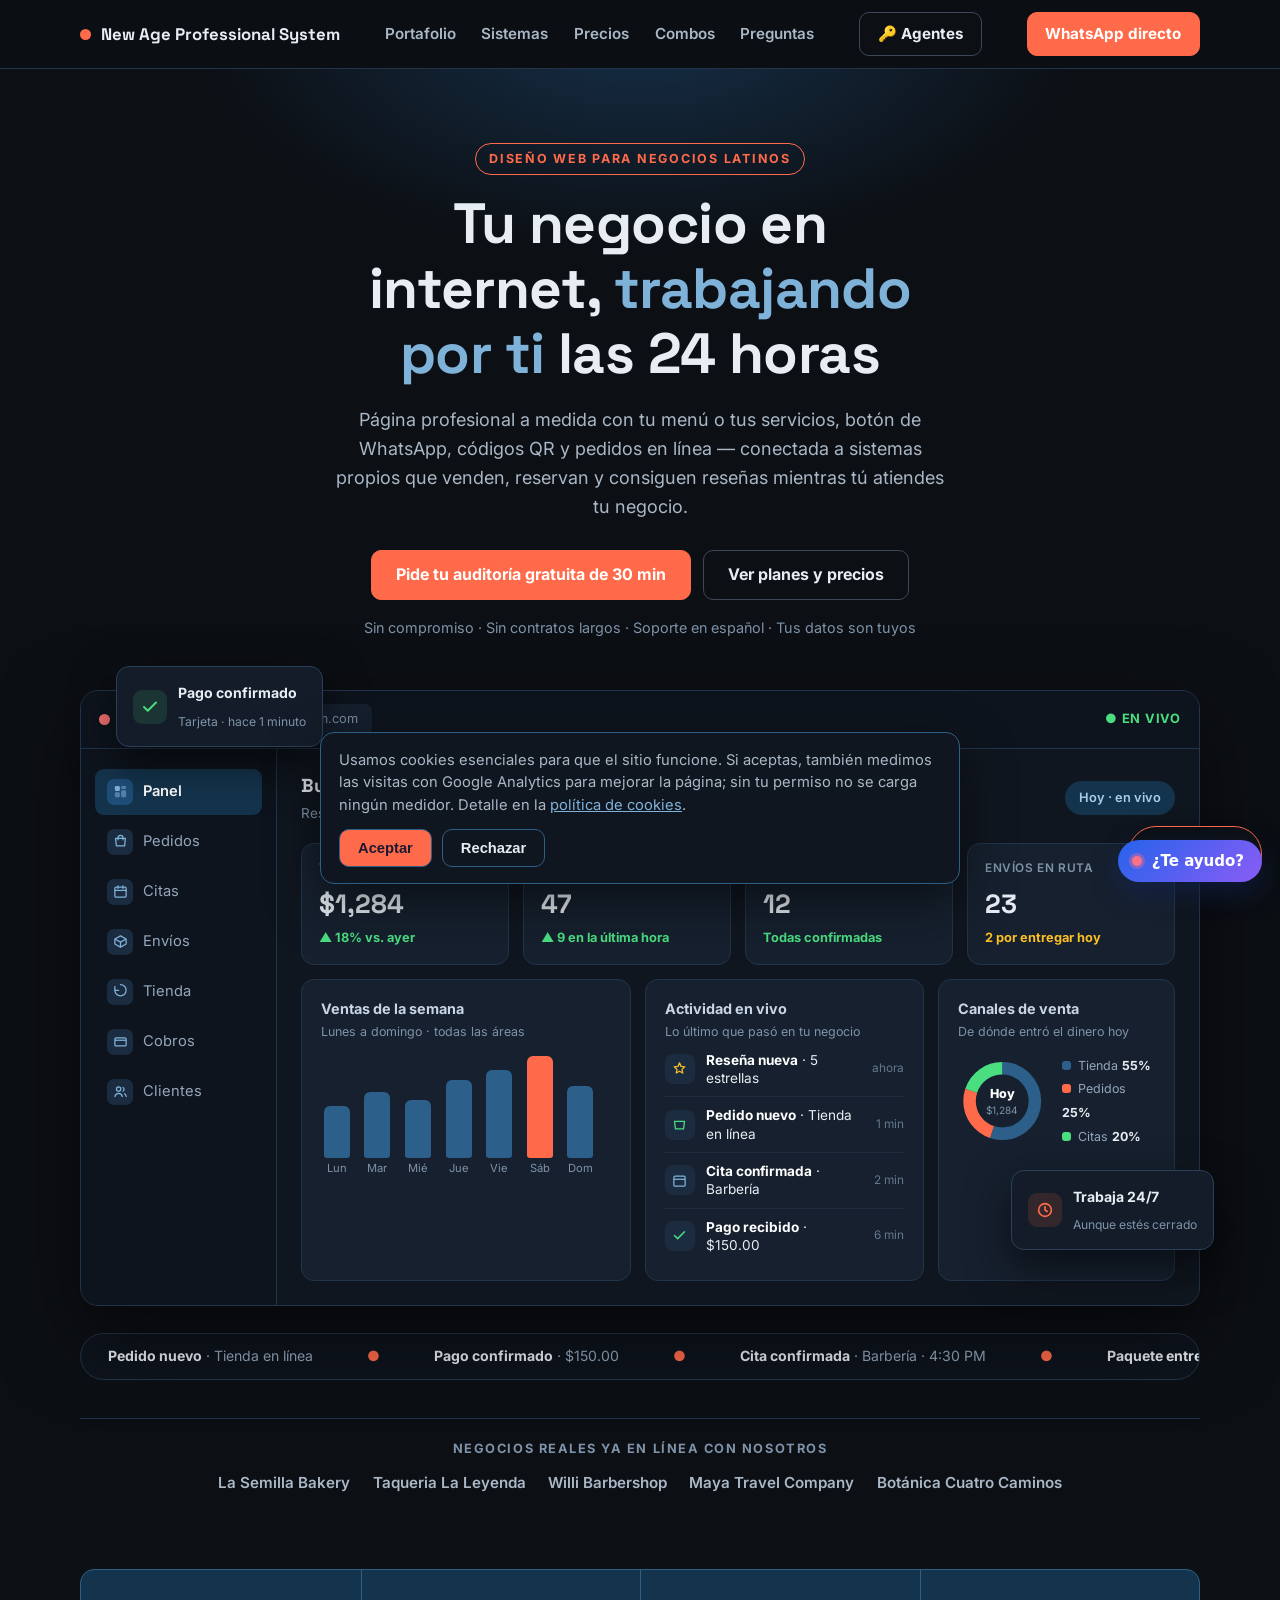
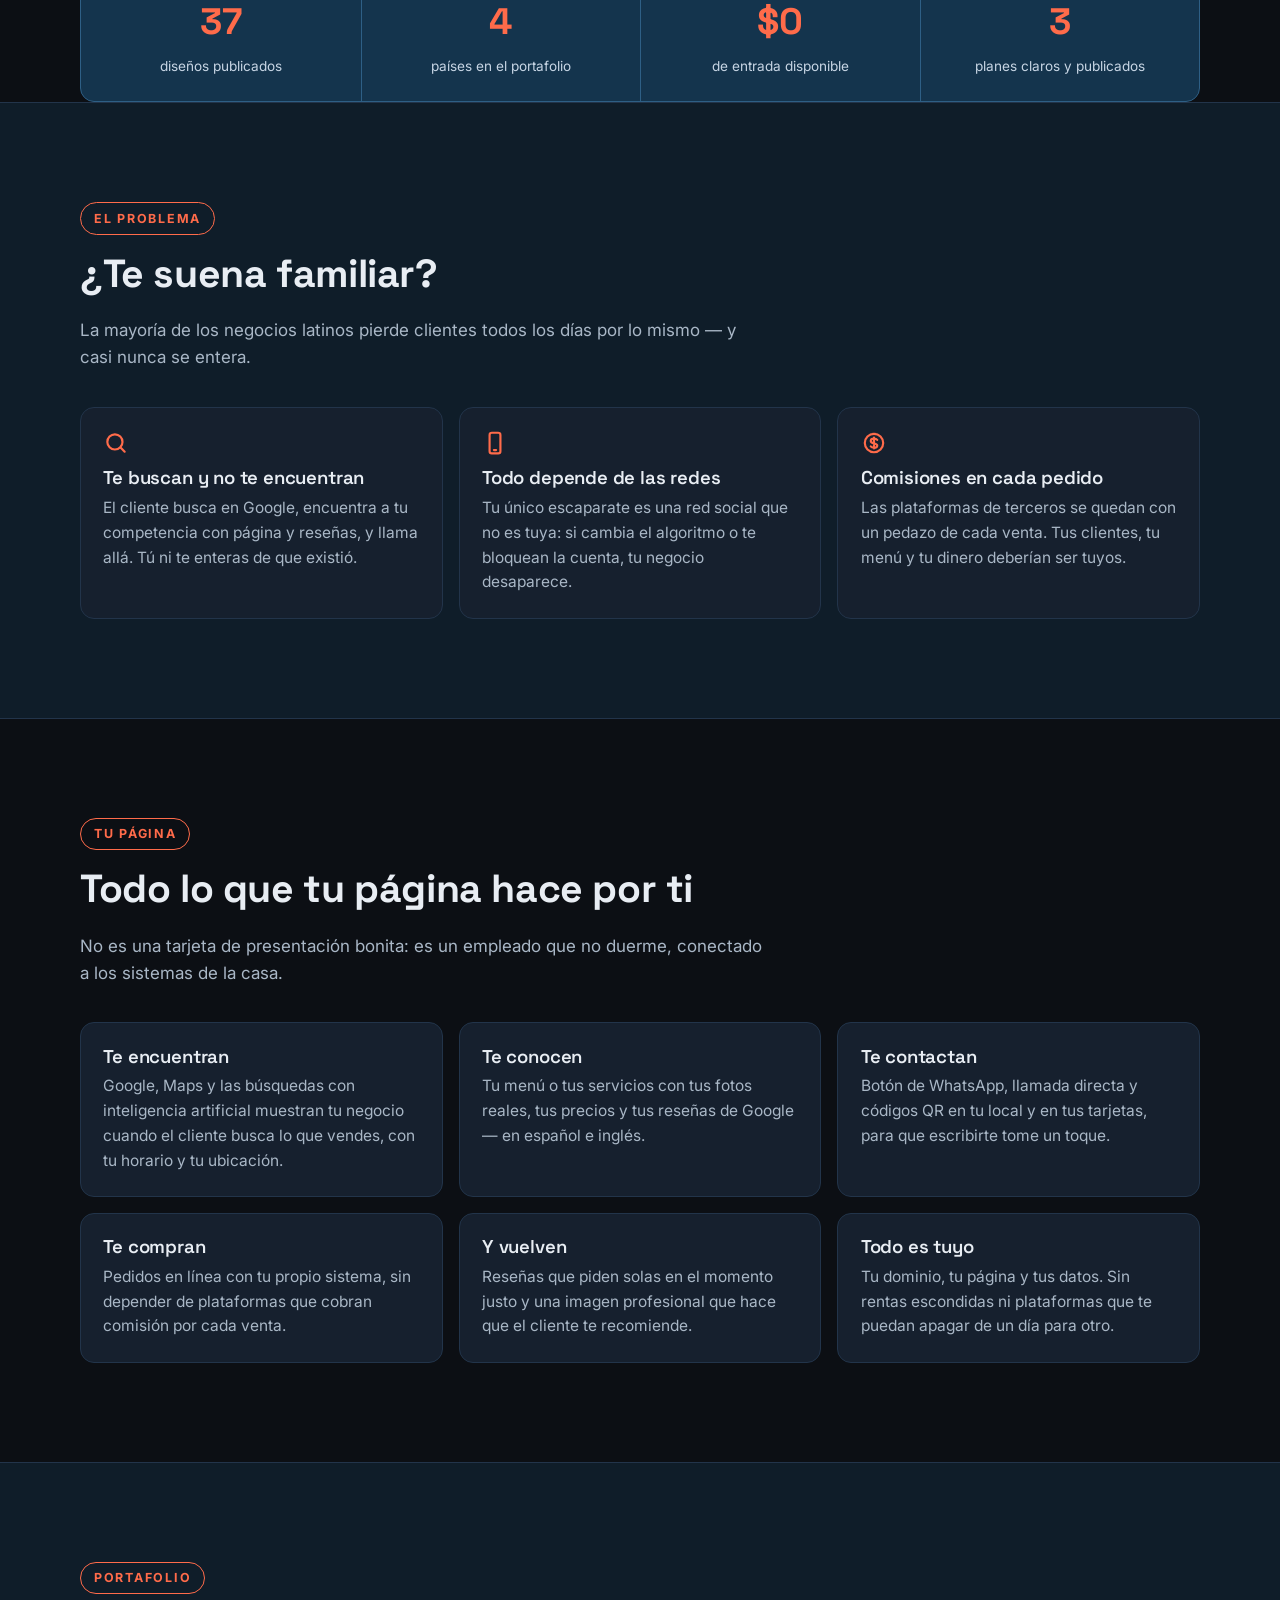
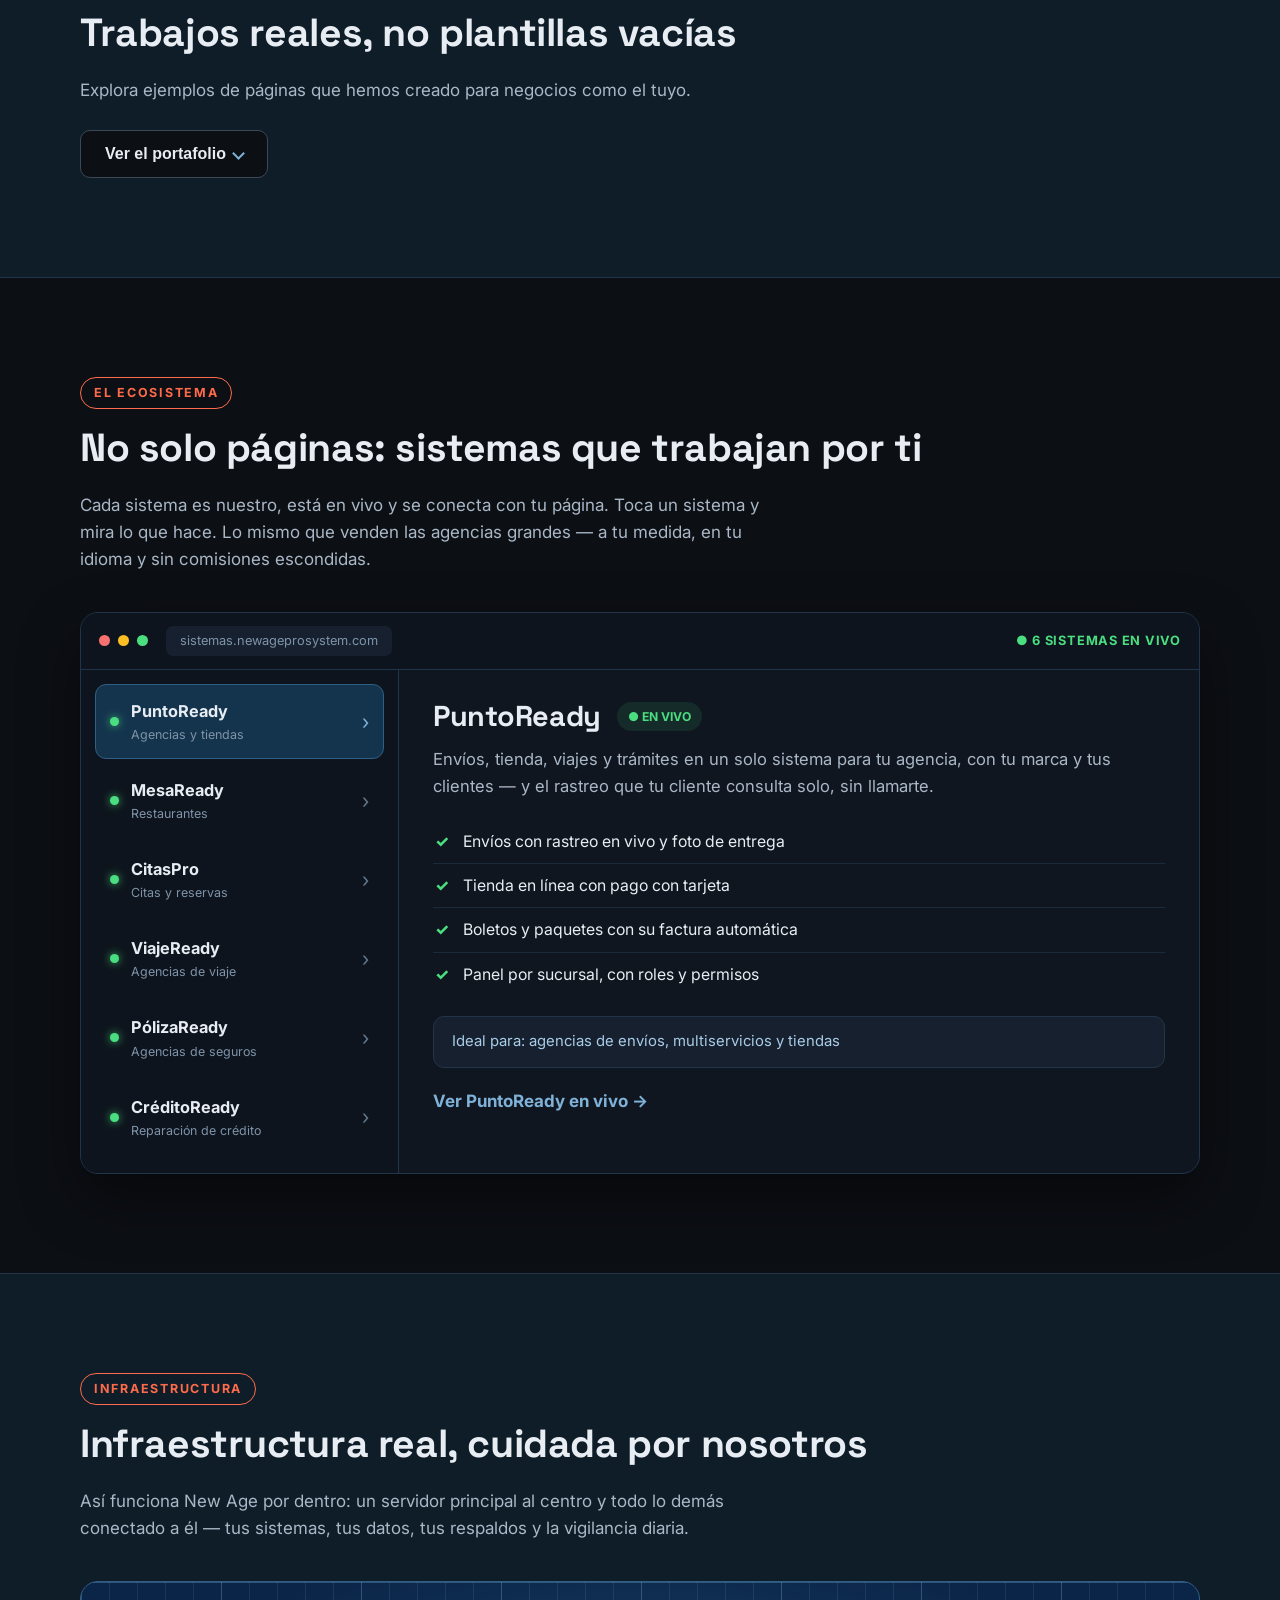
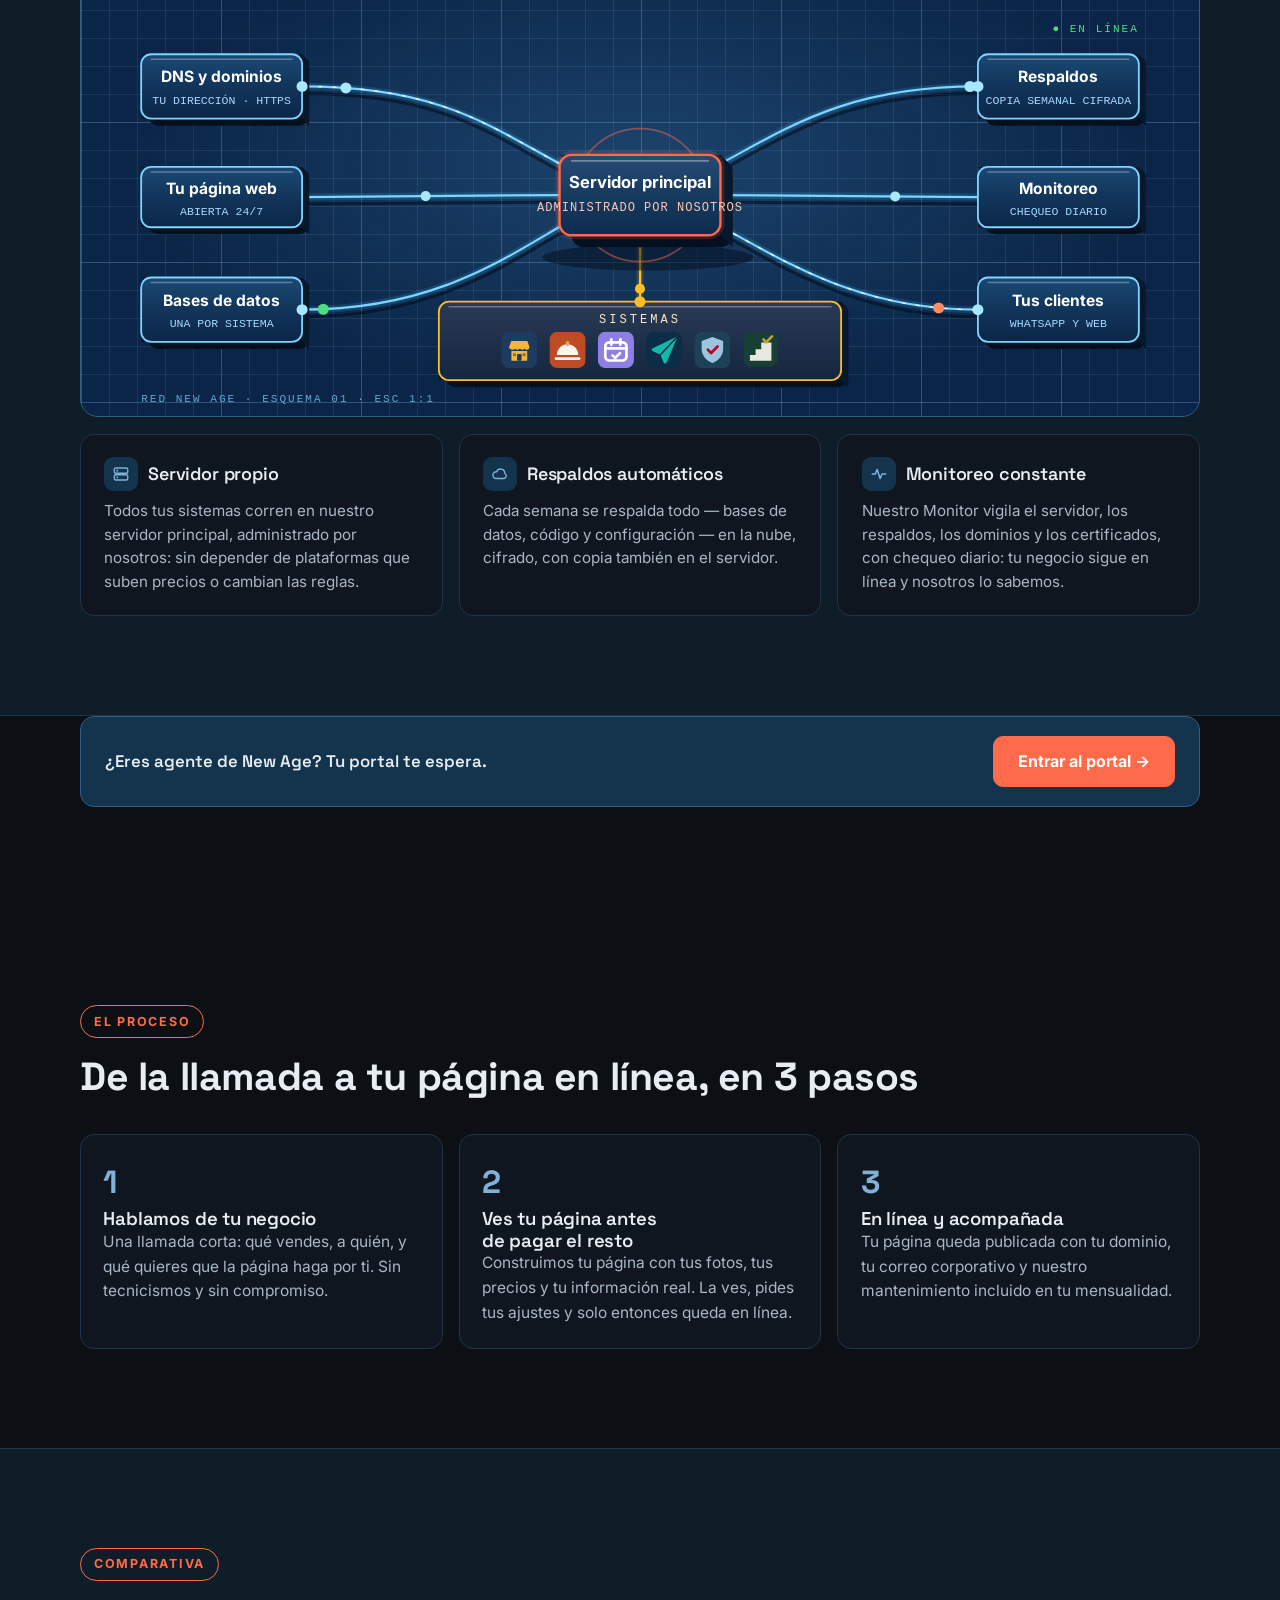
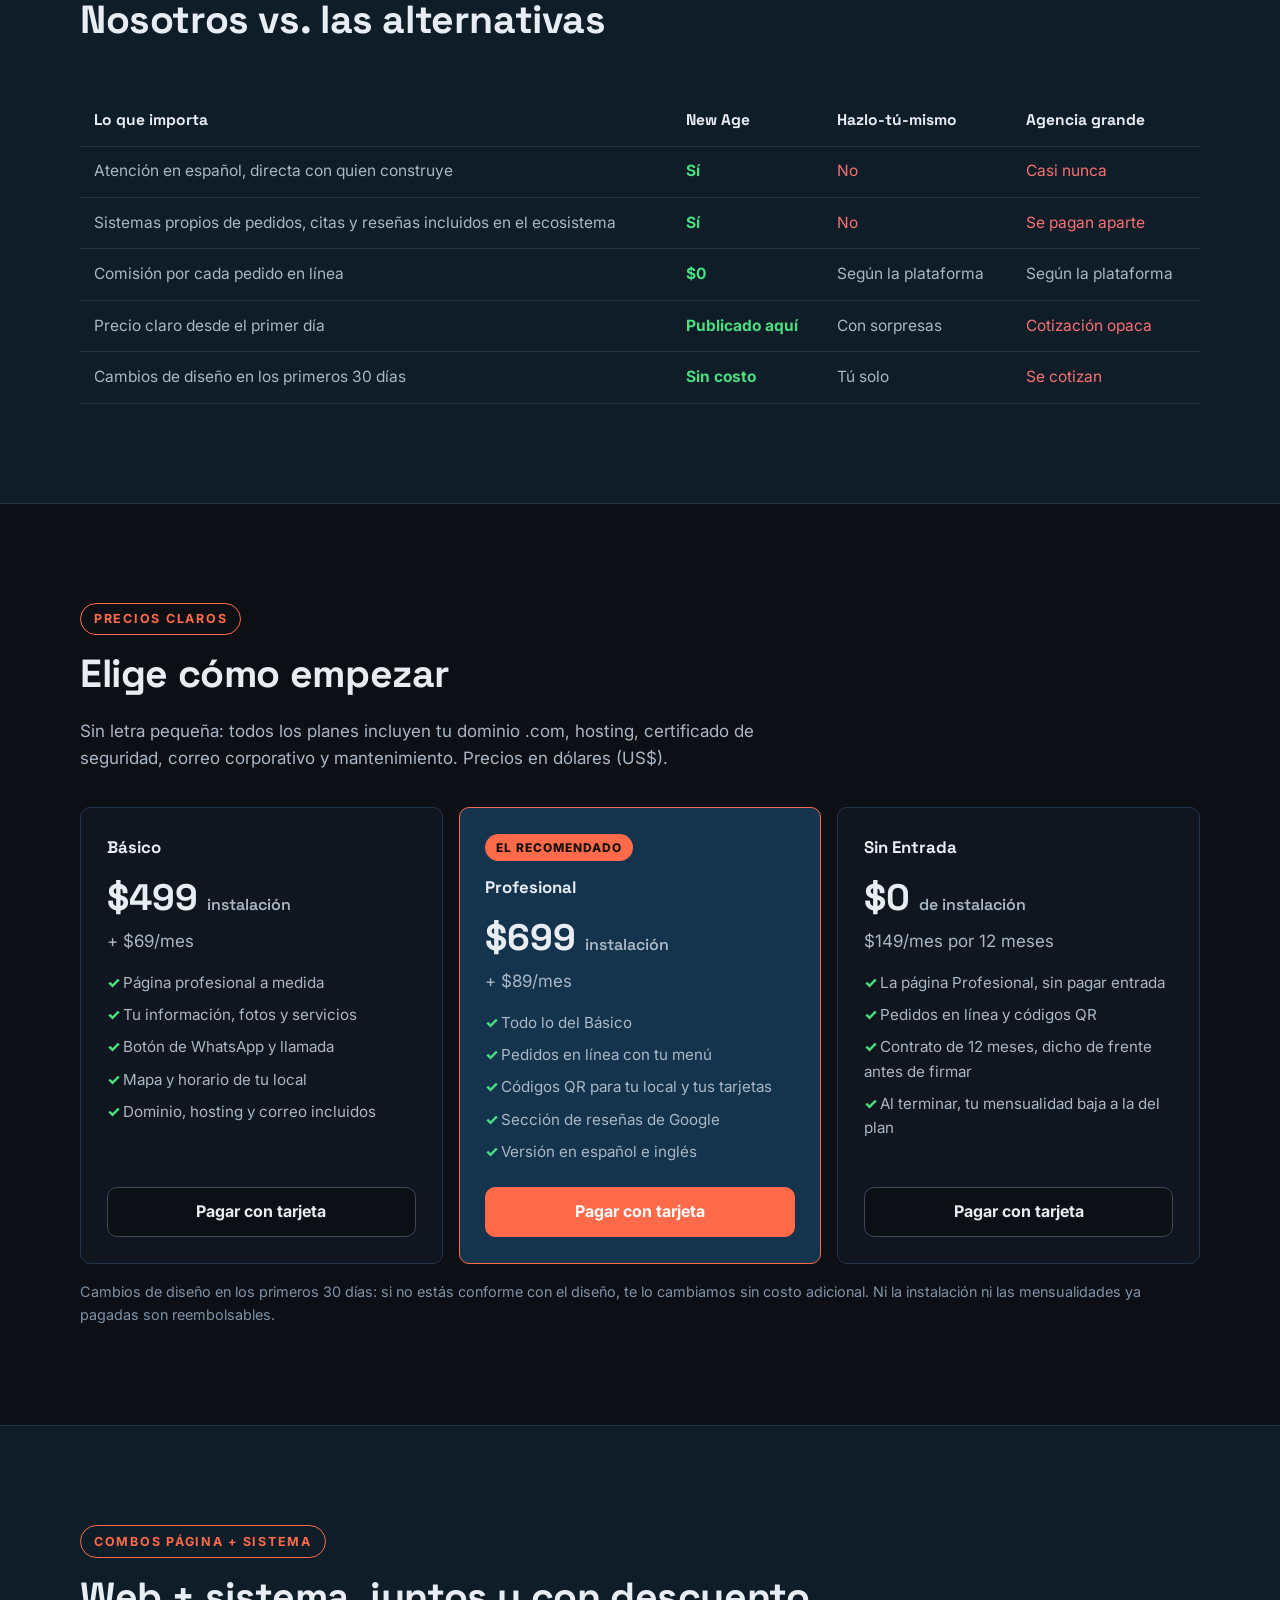
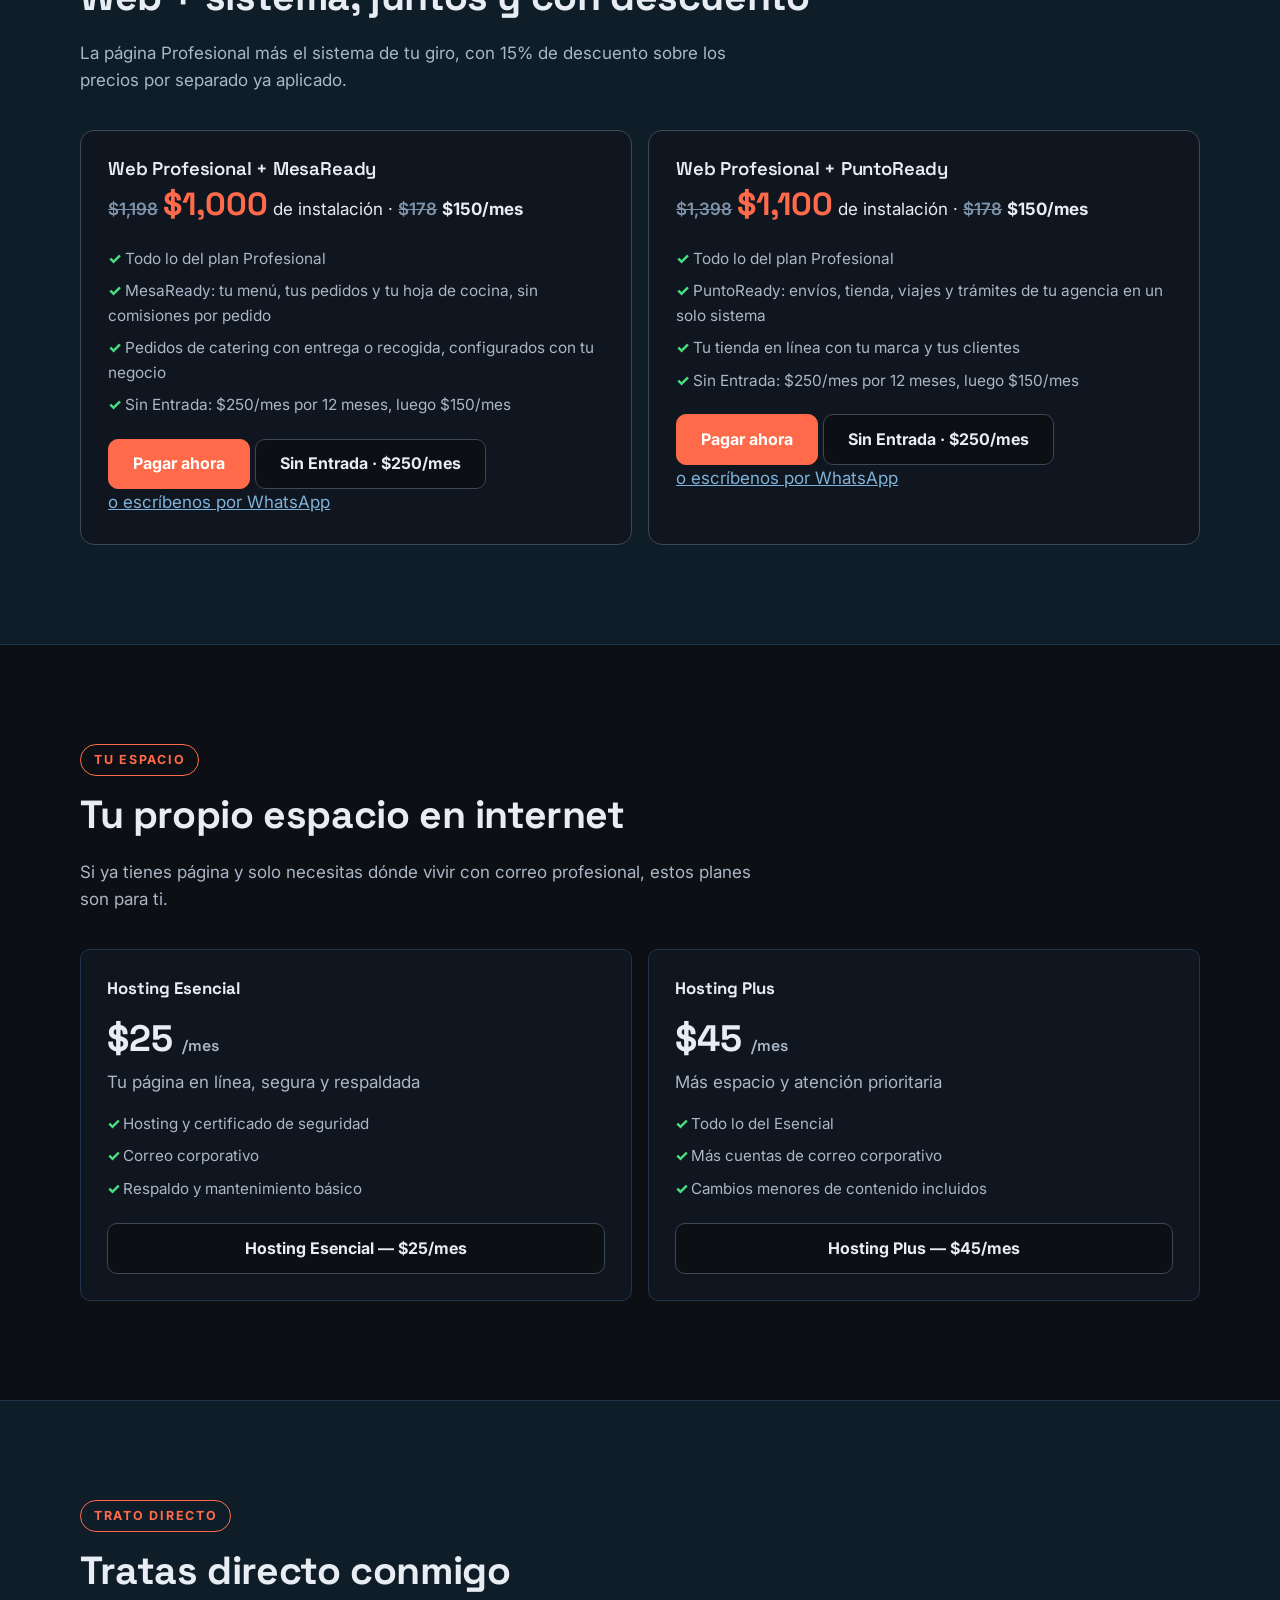
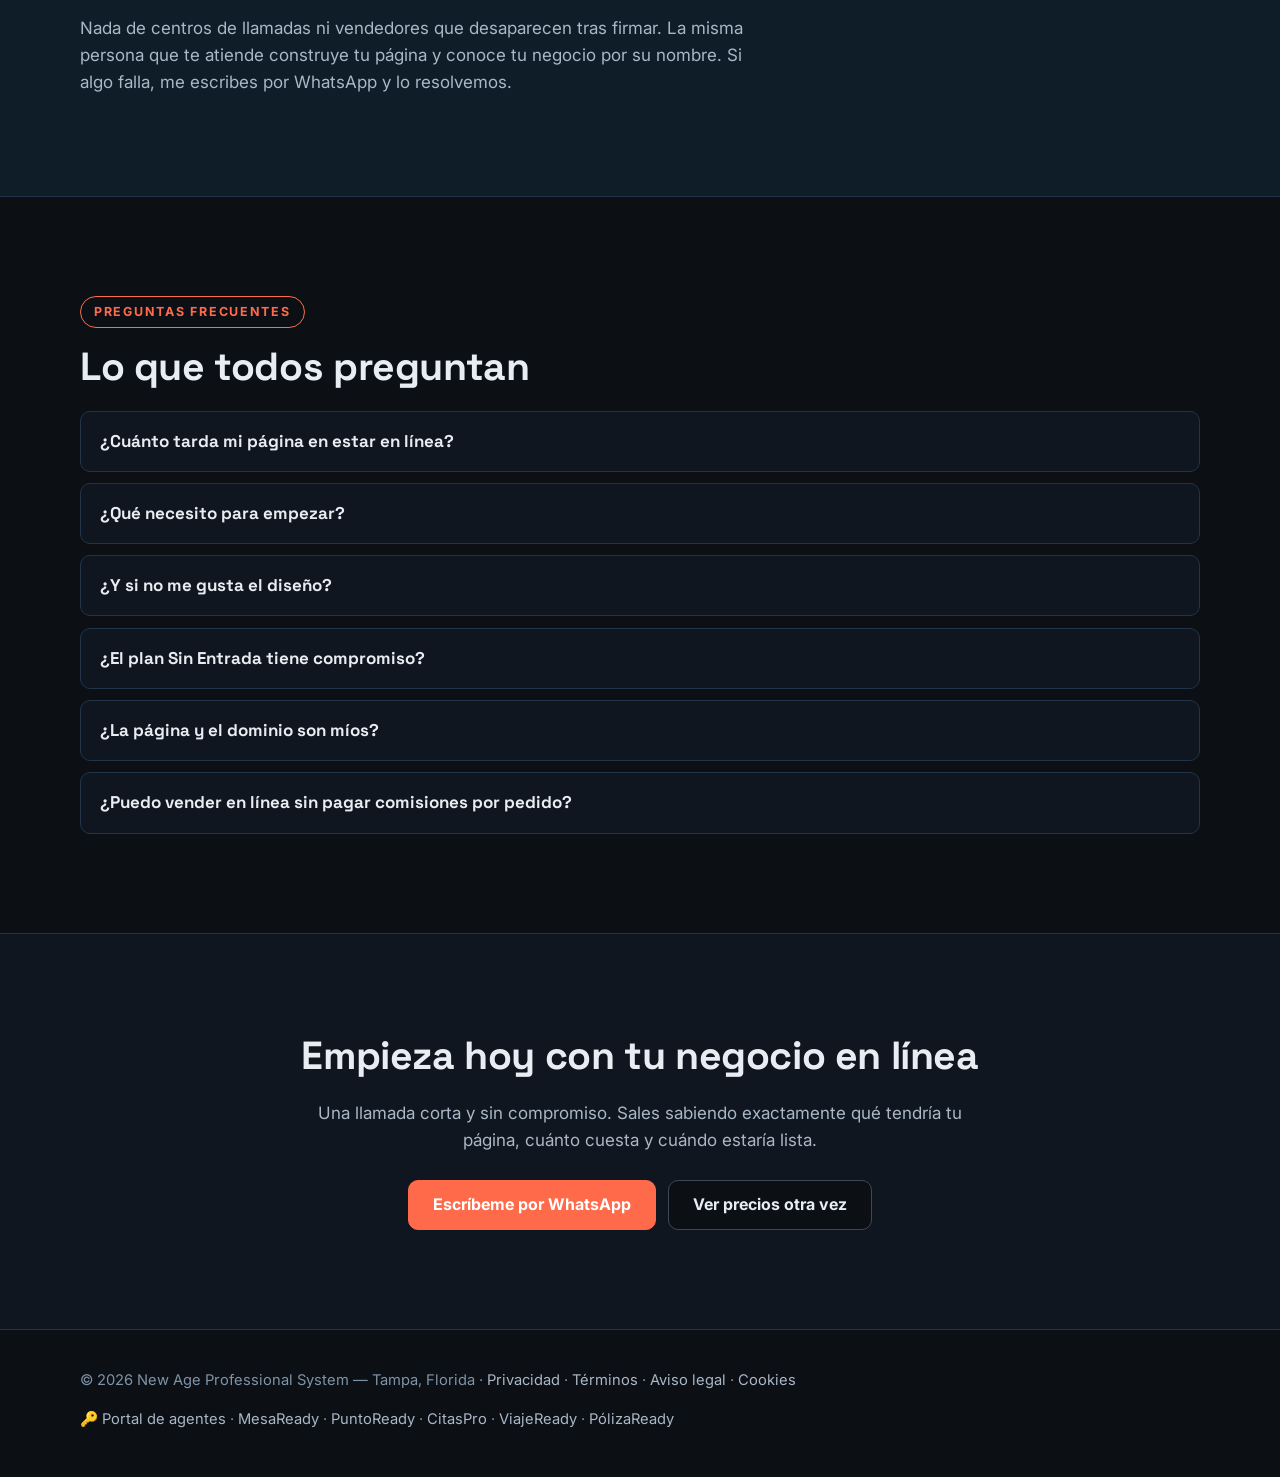
==== commit 0372efc1: "Portada: ReviewReady fuera de toda la página y bloque de sistemas solo con iconos (decisiones de Les" ====
--- a/index.html
+++ b/index.html
@@ -601,7 +601,7 @@
         <span class="win-dot" style="background:#FBBF24"></span>
         <span class="win-dot" style="background:#4ADE80"></span>
         <span class="panel-url">sistemas.newageprosystem.com</span>
-        <span class="panel-live"><span class="live-dot">●</span> 7 SISTEMAS EN VIVO</span>
+        <span class="panel-live"><span class="live-dot">●</span> 6 SISTEMAS EN VIVO</span>
       </div>
       <div class="console-body">
         <div class="sys-list" id="sysList" role="tablist" aria-label="Sistemas de New Age">
@@ -609,7 +609,6 @@
           <div class="sys-item" data-sys="mesa" role="tab" tabindex="0" aria-selected="false"><span class="sys-dot"></span><div><div class="sys-name">MesaReady</div><div class="sys-tag">Restaurantes</div></div><span class="sys-arrow">›</span></div>
           <div class="sys-item" data-sys="citas" role="tab" tabindex="0" aria-selected="false"><span class="sys-dot"></span><div><div class="sys-name">CitasPro</div><div class="sys-tag">Citas y reservas</div></div><span class="sys-arrow">›</span></div>
           <div class="sys-item" data-sys="viaje" role="tab" tabindex="0" aria-selected="false"><span class="sys-dot"></span><div><div class="sys-name">ViajeReady</div><div class="sys-tag">Agencias de viaje</div></div><span class="sys-arrow">›</span></div>
-          <div class="sys-item" data-sys="review" role="tab" tabindex="0" aria-selected="false"><span class="sys-dot"></span><div><div class="sys-name">ReviewReady</div><div class="sys-tag">Reseñas de Google</div></div><span class="sys-arrow">›</span></div>
           <div class="sys-item" data-sys="poliza" role="tab" tabindex="0" aria-selected="false"><span class="sys-dot"></span><div><div class="sys-name">PólizaReady</div><div class="sys-tag">Agencias de seguros</div></div><span class="sys-arrow">›</span></div>
           <div class="sys-item" data-sys="credito" role="tab" tabindex="0" aria-selected="false"><span class="sys-dot"></span><div><div class="sys-name">CréditoReady</div><div class="sys-tag">Reparación de crédito</div></div><span class="sys-arrow">›</span></div>
         </div>
@@ -758,13 +757,19 @@
           <text x="942" y="185" font-size="15.5" fill="#FFFFFF" text-anchor="middle" font-weight="700">Monitoreo</text>
           <text x="942" y="206" font-size="11.5" fill="#A5D8FF" text-anchor="middle" font-family="ui-monospace,monospace">CHEQUEO DIARIO</text>
           <!-- Sistemas (bloque ancho) -->
-          <rect x="368" y="303" width="330" height="64" rx="10" fill="#04101F"/>
-          <path d="M368 303 L361 296 h330 l7 7 v64 l-7 -7 H361 Z" fill="#07182B"/>
-          <rect x="361" y="296" width="330" height="64" rx="10" fill="url(#gSistemas)" stroke="#FBBF24" stroke-width="1.8"/>
-          <path d="M371 301 h310" stroke="#FFFFFF" stroke-width="1.4" opacity=".3" stroke-linecap="round"/>
-          <text x="526" y="316" font-size="14.5" fill="#FFFFFF" text-anchor="middle" font-weight="700">Los sistemas que corren en él</text>
-          <text x="526" y="334" font-size="11" fill="#FDE9C0" text-anchor="middle" font-family="ui-monospace,monospace">PuntoReady · MesaReady · CitasPro · ViajeReady</text>
-          <text x="526" y="350" font-size="11" fill="#FDE9C0" text-anchor="middle" font-family="ui-monospace,monospace">ReviewReady · PólizaReady · CréditoReady</text>
+          <rect x="333" y="299" width="400" height="78" rx="10" fill="#04101F"/>
+          <path d="M333 299 L326 292 h400 l7 7 v78 l-7 -7 H326 Z" fill="#07182B"/>
+          <rect x="326" y="292" width="400" height="78" rx="10" fill="url(#gSistemas)" stroke="#FBBF24" stroke-width="1.8"/>
+          <path d="M336 297 h380" stroke="#FFFFFF" stroke-width="1.4" opacity=".3" stroke-linecap="round"/>
+          <text x="526" y="313" font-size="12" fill="#FDE9C0" text-anchor="middle" font-family="ui-monospace,monospace" letter-spacing="3">SISTEMAS</text>
+          <svg x="388" y="322" width="36" height="36" viewBox="0 0 64 64" role="img" aria-label="PuntoReady"><rect width="64" height="64" rx="14" fill="#1e3a5f"/><path d="M14 27l3.8-11h28.4L50 27c0 2.8-2.2 4.6-4.6 4.6-1.9 0-3.4-.9-4.2-2.3-.8 1.4-2.3 2.3-4.2 2.3-1.7 0-3.2-.8-4-2-.8 1.2-2.3 2-4 2-1.9 0-3.4-.9-4.2-2.3-.8 1.4-2.3 2.3-4.2 2.3C16.2 31.6 14 29.8 14 27z" fill="#f2b63d"/><path d="M18 34h28v17H18z" fill="#f2b63d"/><rect x="28" y="39" width="8" height="12" rx="1.5" fill="#1e3a5f"/><rect x="21" y="38" width="5" height="5" fill="#1e3a5f" opacity=".55"/><rect x="38" y="38" width="5" height="5" fill="#1e3a5f" opacity=".55"/></svg>
+          <svg x="436" y="322" width="36" height="36" viewBox="0 0 64 64" role="img" aria-label="MesaReady"><rect width="64" height="64" rx="14" fill="#bc4b26"/><path d="M13 41a19 19 0 0 1 38 0z" fill="#faf5ec"/><rect x="9" y="45" width="46" height="4.6" rx="2.3" fill="#faf5ec"/><circle cx="32" cy="19.5" r="3.4" fill="#e8a13a"/><rect x="30.4" y="22" width="3.2" height="3.4" fill="#e8a13a"/></svg>
+          <svg x="484" y="322" width="36" height="36" viewBox="0 0 24 24" role="img" aria-label="CitasPro"><rect width='24' height='24' rx='5' fill='#8E7FE3'/><g fill='none' stroke='white' stroke-width='1.8' stroke-linecap='round'><rect x='5' y='7' width='14' height='12' rx='2.5'/><path d='M5 11h14M9 5v3.5M15 5v3.5'/><path d='m9.8 15.6 1.7 1.7 3.2-3.1'/></g></svg>
+          <svg x="532" y="322" width="36" height="36" viewBox="0 0 64 64" role="img" aria-label="ViajeReady"><rect width="64" height="64" rx="14" fill="#0c2d48"/><path d="M56 8 L12 29 c-2.4 1.1-2.4 4.4 0 5.5 l13.5 6 L31 54 c.8 2.3 4 2.6 5.2.5 L56 8z" fill="#14b8a6"/><path d="M25.5 40.5 L56 8" stroke="#0c2d48" stroke-width="2.6" stroke-linecap="round"/></svg>
+          <svg x="580" y="322" width="36" height="36" viewBox="0 0 64 64" role="img" aria-label="PólizaReady"><rect width="64" height="64" rx="14" fill="#1D4257"/><path d="M32 9l19 7.4V30c0 12-8 20.8-19 25C21 50.8 13 42 13 30V16.4z" fill="#9CC6E0"/><path d="M24 31.5l5.8 5.8L41 26" fill="none" stroke="#C00027" stroke-width="5" stroke-linecap="round" stroke-linejoin="round"/></svg>
+          <svg x="628" y="322" width="36" height="36" viewBox="0 0 64 64" role="img" aria-label="CréditoReady"><rect x="2" y="2" width="60" height="60" rx="14" fill="#173F35"/>
+  <path d="M13 51 V41 h10 V31 h10 V19 h18 v32 Z" fill="#FAF7F0" opacity="0.92"/>
+  <path d="M37 13.5 l4.5 5 L52 8" fill="none" stroke="#C9A227" stroke-width="4.5" stroke-linecap="round" stroke-linejoin="round"/></svg>
         </g>
         <!-- puntos de conexión -->
         <circle cx="190" cy="78" r="5.5" fill="#A5E8FF"/>
@@ -951,7 +956,7 @@
 <footer>
   <div class="contenedor">
     <span>© <span id="anio">2026</span> New Age Professional System — Tampa, Florida · <a href="privacidad.html">Privacidad</a> · <a href="terminos.html">Términos</a> · <a href="aviso-legal.html">Aviso legal</a> · <a href="cookies.html">Cookies</a></span>
-    <span><a href="portal-agentes/">🔑 Portal de agentes</a> · <a href="https://mesaready.newageprosystem.com" target="_blank" rel="noopener">MesaReady</a> · <a href="https://puntoready.newageprosystem.com" target="_blank" rel="noopener">PuntoReady</a> · <a href="https://citaspro.newageprosystem.com" target="_blank" rel="noopener">CitasPro</a> · <a href="https://viajeready.newageprosystem.com" target="_blank" rel="noopener">ViajeReady</a> · <a href="https://reviewready.newageprosystem.com" target="_blank" rel="noopener">ReviewReady</a> · <a href="https://polizaready.newageprosystem.com" target="_blank" rel="noopener">PólizaReady</a></span>
+    <span><a href="portal-agentes/">🔑 Portal de agentes</a> · <a href="https://mesaready.newageprosystem.com" target="_blank" rel="noopener">MesaReady</a> · <a href="https://puntoready.newageprosystem.com" target="_blank" rel="noopener">PuntoReady</a> · <a href="https://citaspro.newageprosystem.com" target="_blank" rel="noopener">CitasPro</a> · <a href="https://viajeready.newageprosystem.com" target="_blank" rel="noopener">ViajeReady</a> · <a href="https://polizaready.newageprosystem.com" target="_blank" rel="noopener">PólizaReady</a></span>
   </div>
 </footer>
 
@@ -1033,9 +1038,6 @@
     viaje: { name: 'ViajeReady', desc: 'Cotización y reserva de traslados y servicios para agencias de viajes, con confirmación al cliente y todo el viaje en orden.',
       feats: ['Reservas y paquetes en un solo lugar','Cotizador de traslados por zona','Pago en línea del cliente','Confirmación automática de cada reserva'],
       ideal: 'Ideal para: agencias de viaje y compañías de traslados', url: 'https://viajeready.newageprosystem.com' },
-    review: { name: 'ReviewReady', desc: 'Pide la reseña en el momento justo y convierte clientes contentos en tu mejor publicidad en Google — con un equipo que lo trabaja por ti.',
-      feats: ['Reseñas reales de clientes reales','Seguimiento por negocio en el panel','Más presencia y confianza en Google','Reportes claros de resultados'],
-      ideal: 'Ideal para: cualquier negocio local que vive de su reputación', url: 'https://reviewready.newageprosystem.com' },
     poliza: { name: 'PólizaReady', desc: 'Clientes, agentes y producción de tu agencia de seguros en un solo panel, listo para vender como servicio a otras agencias.',
       feats: ['Oficina completa en línea, por agencia','Equipo y agentes con sus roles','Catálogo de aseguradoras organizado','Producción y comisiones a la vista'],
       ideal: 'Ideal para: agencias de seguros y sus agentes', url: 'https://polizaready.newageprosystem.com' },
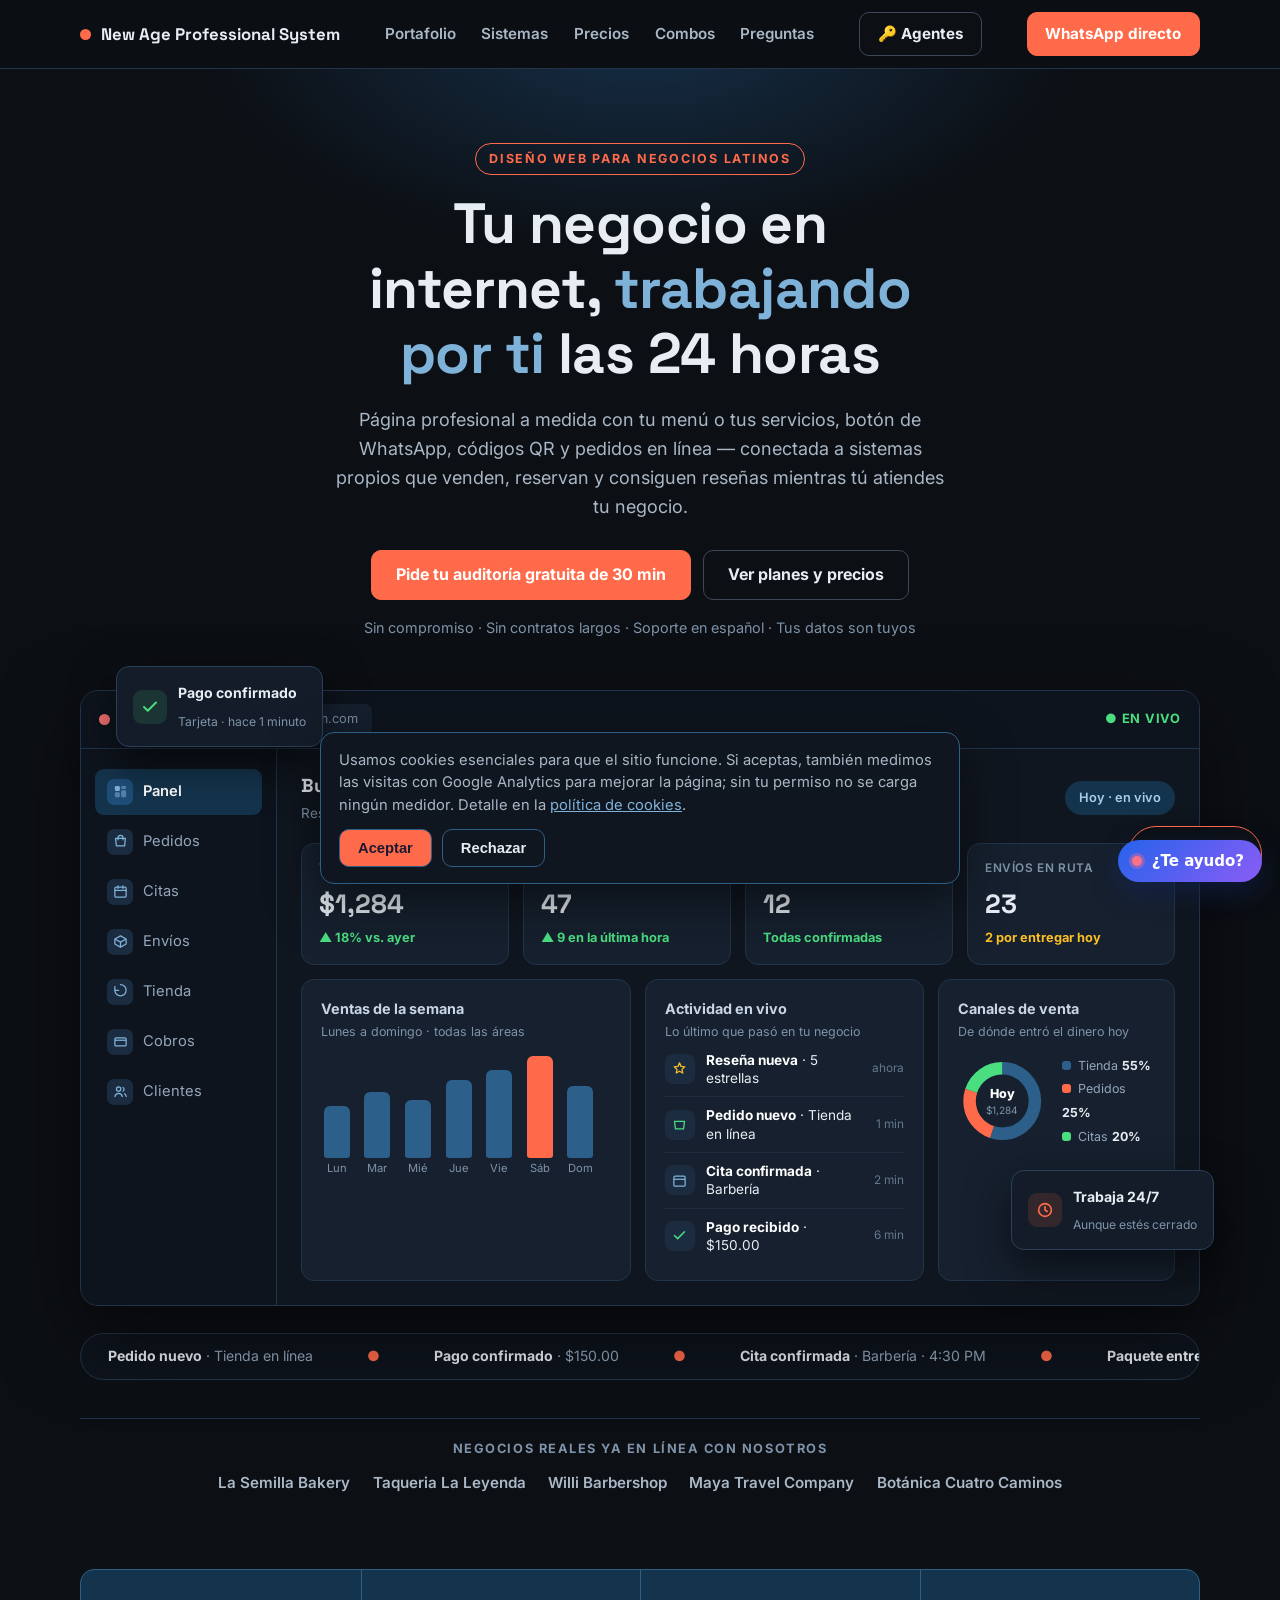
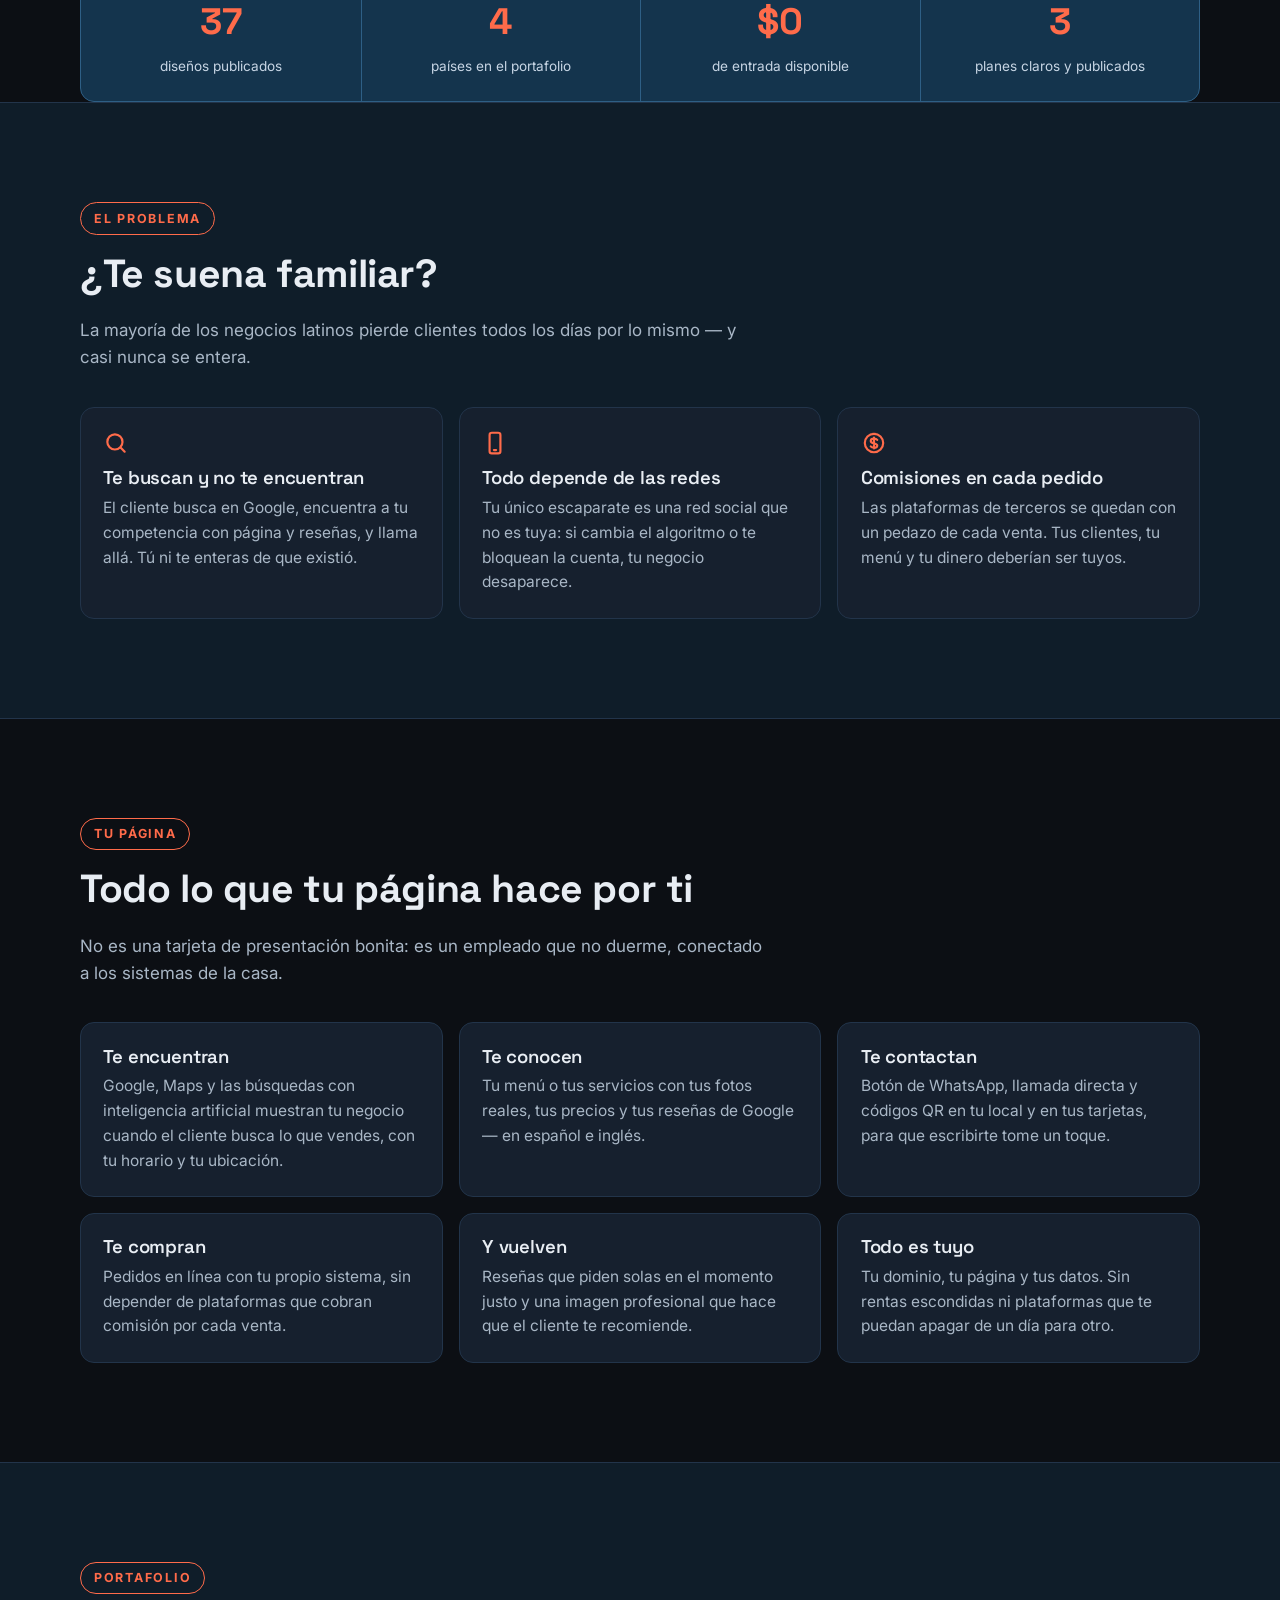
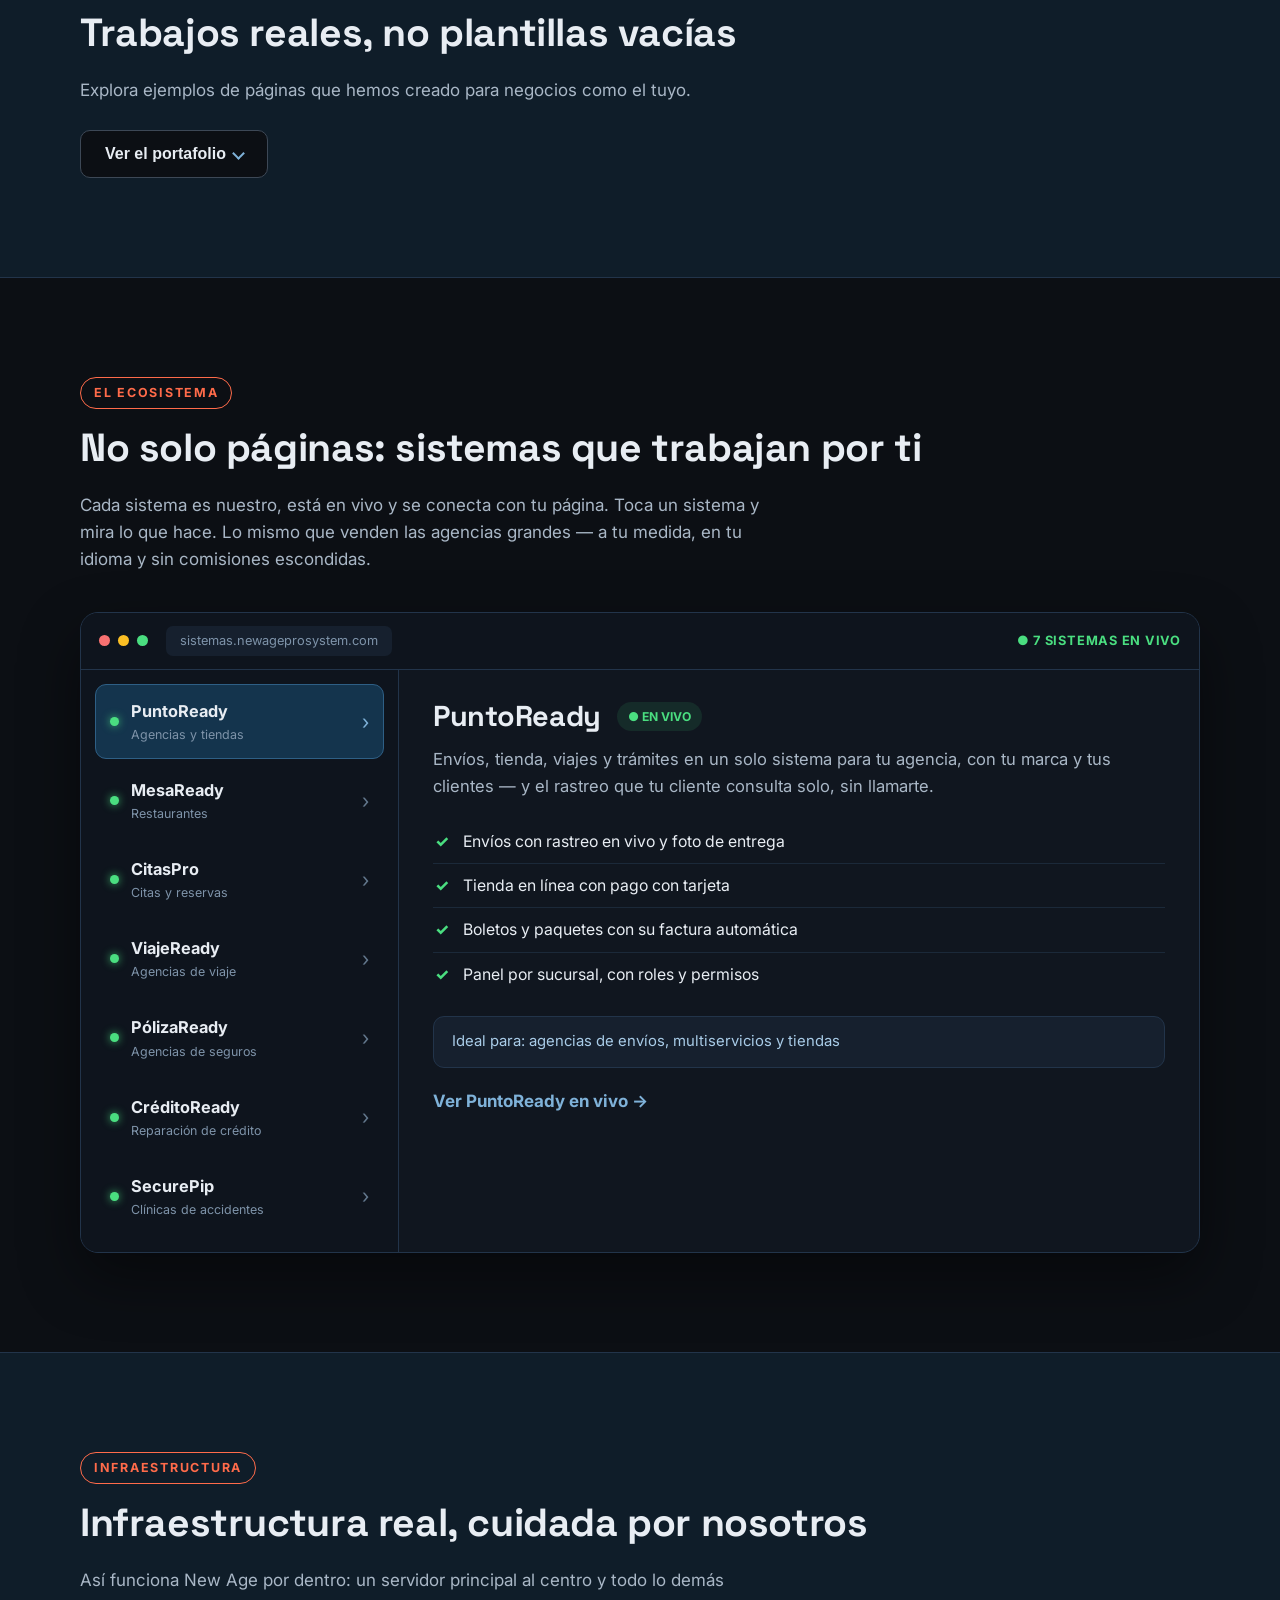
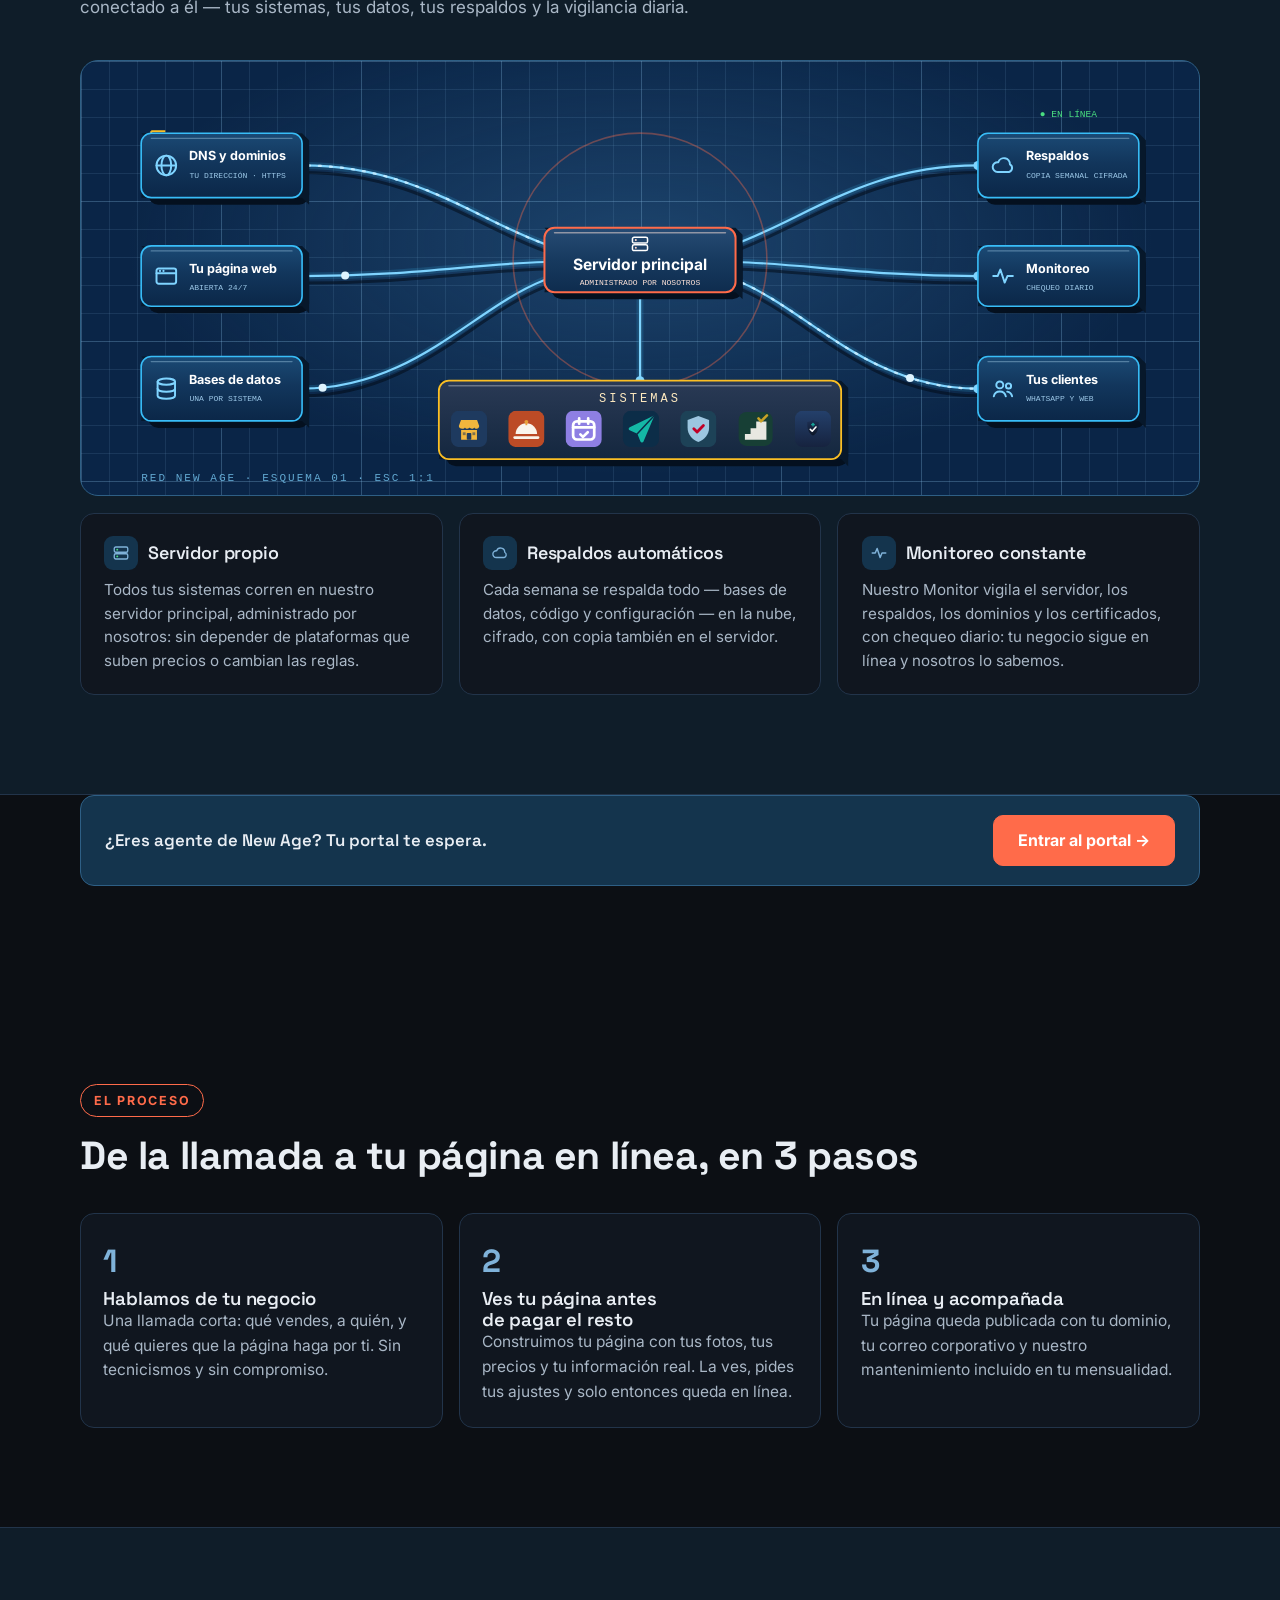
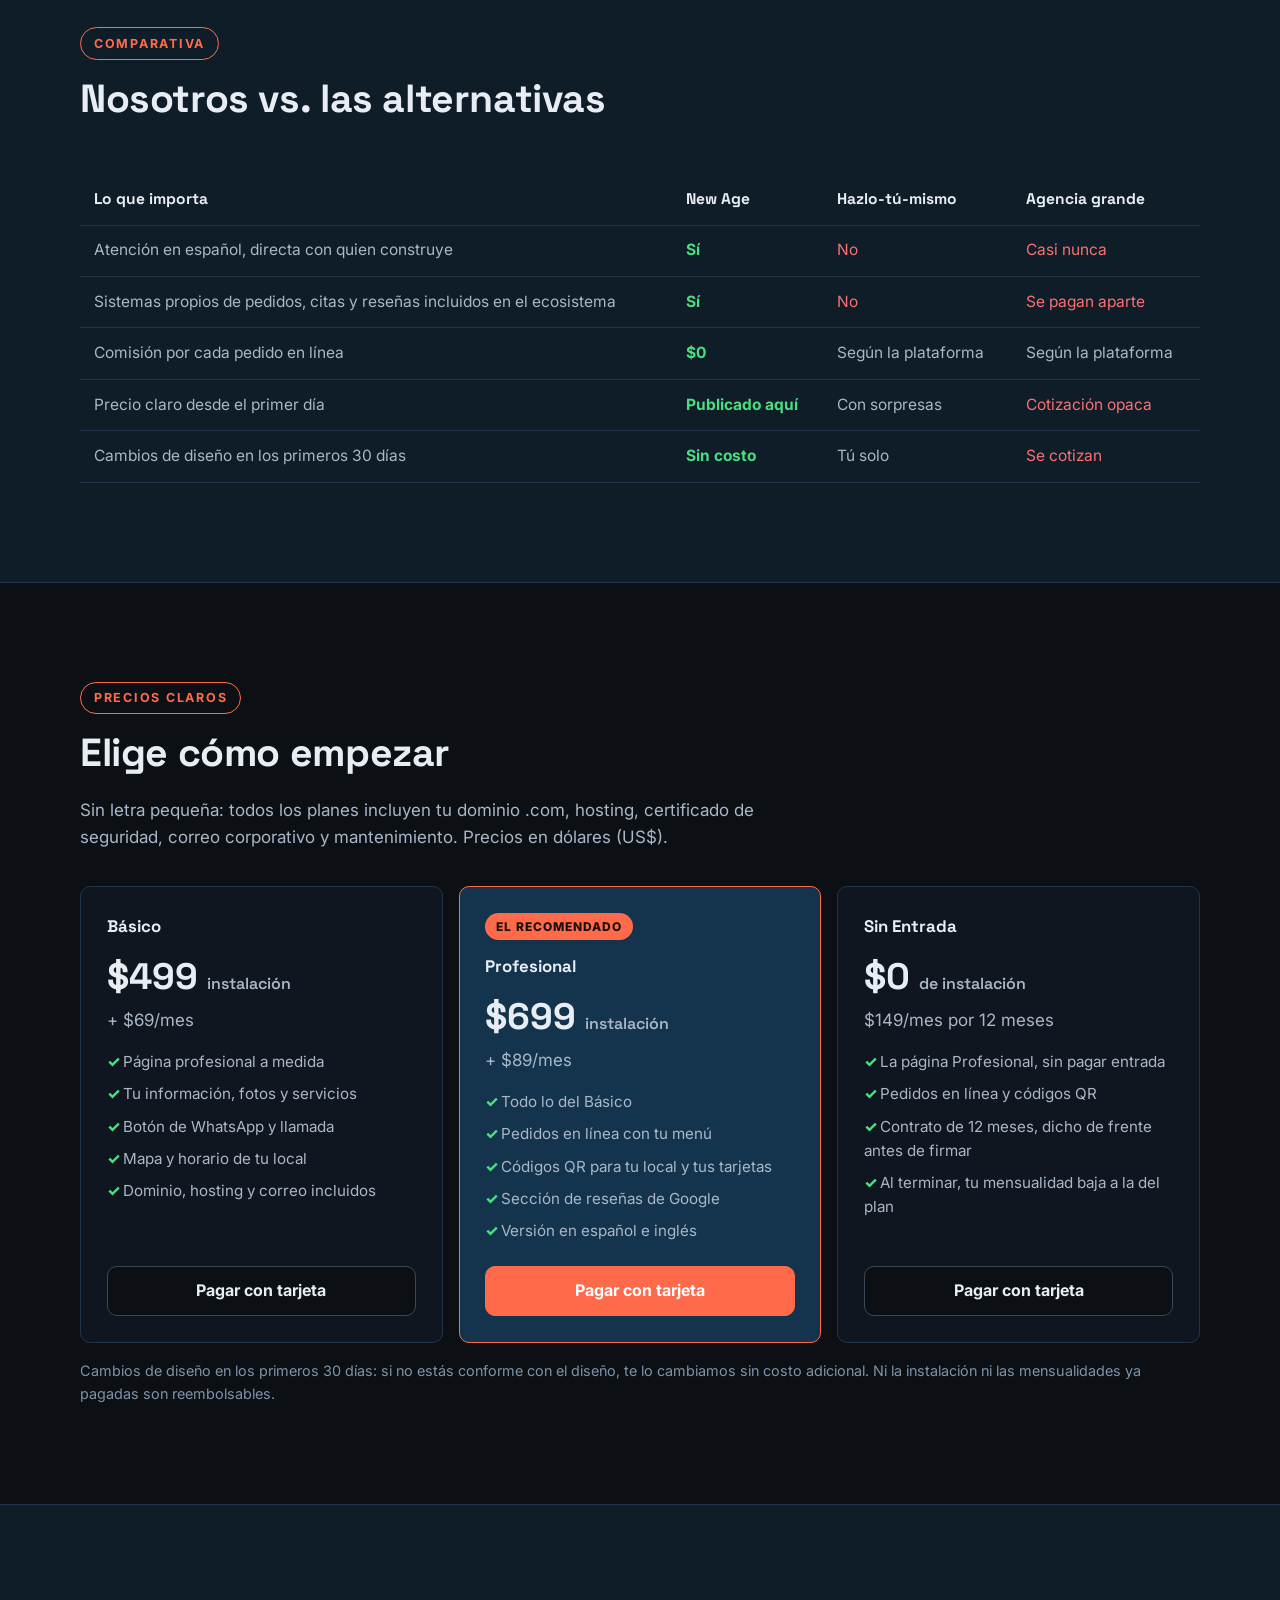
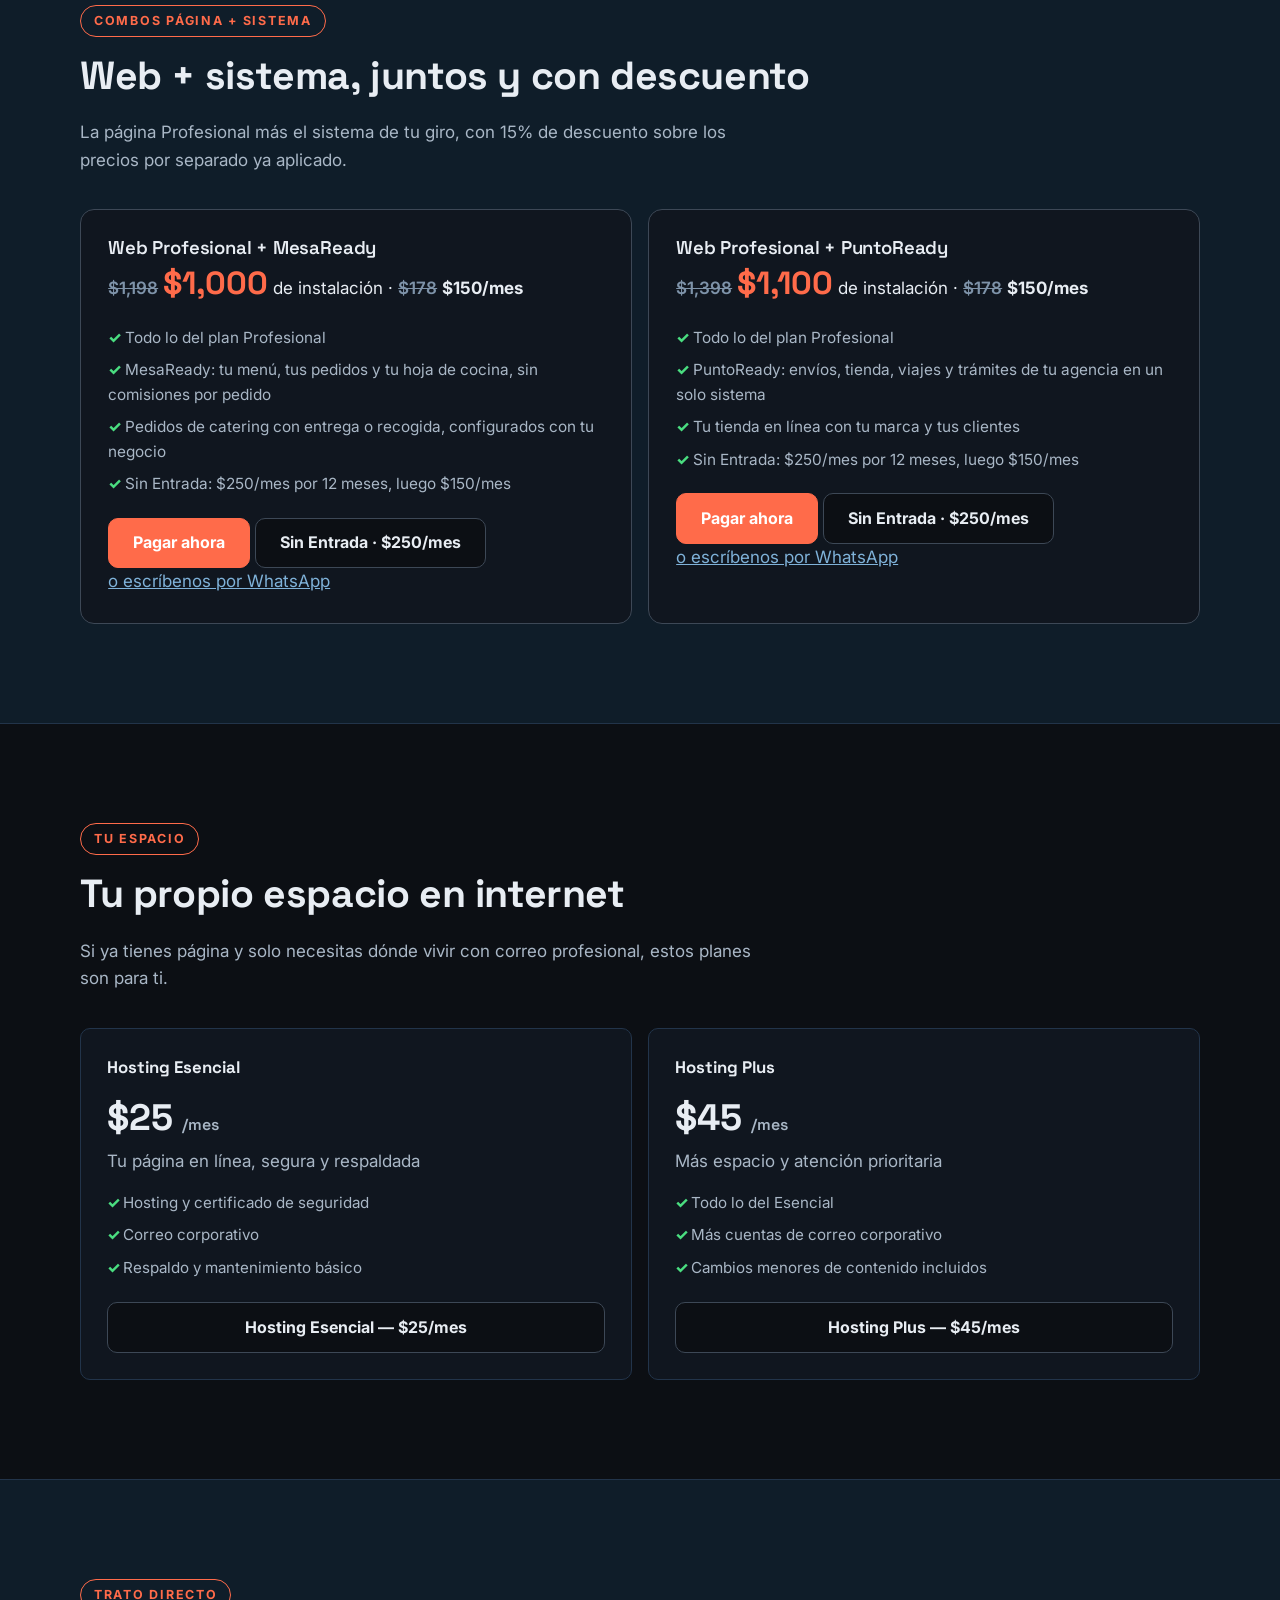
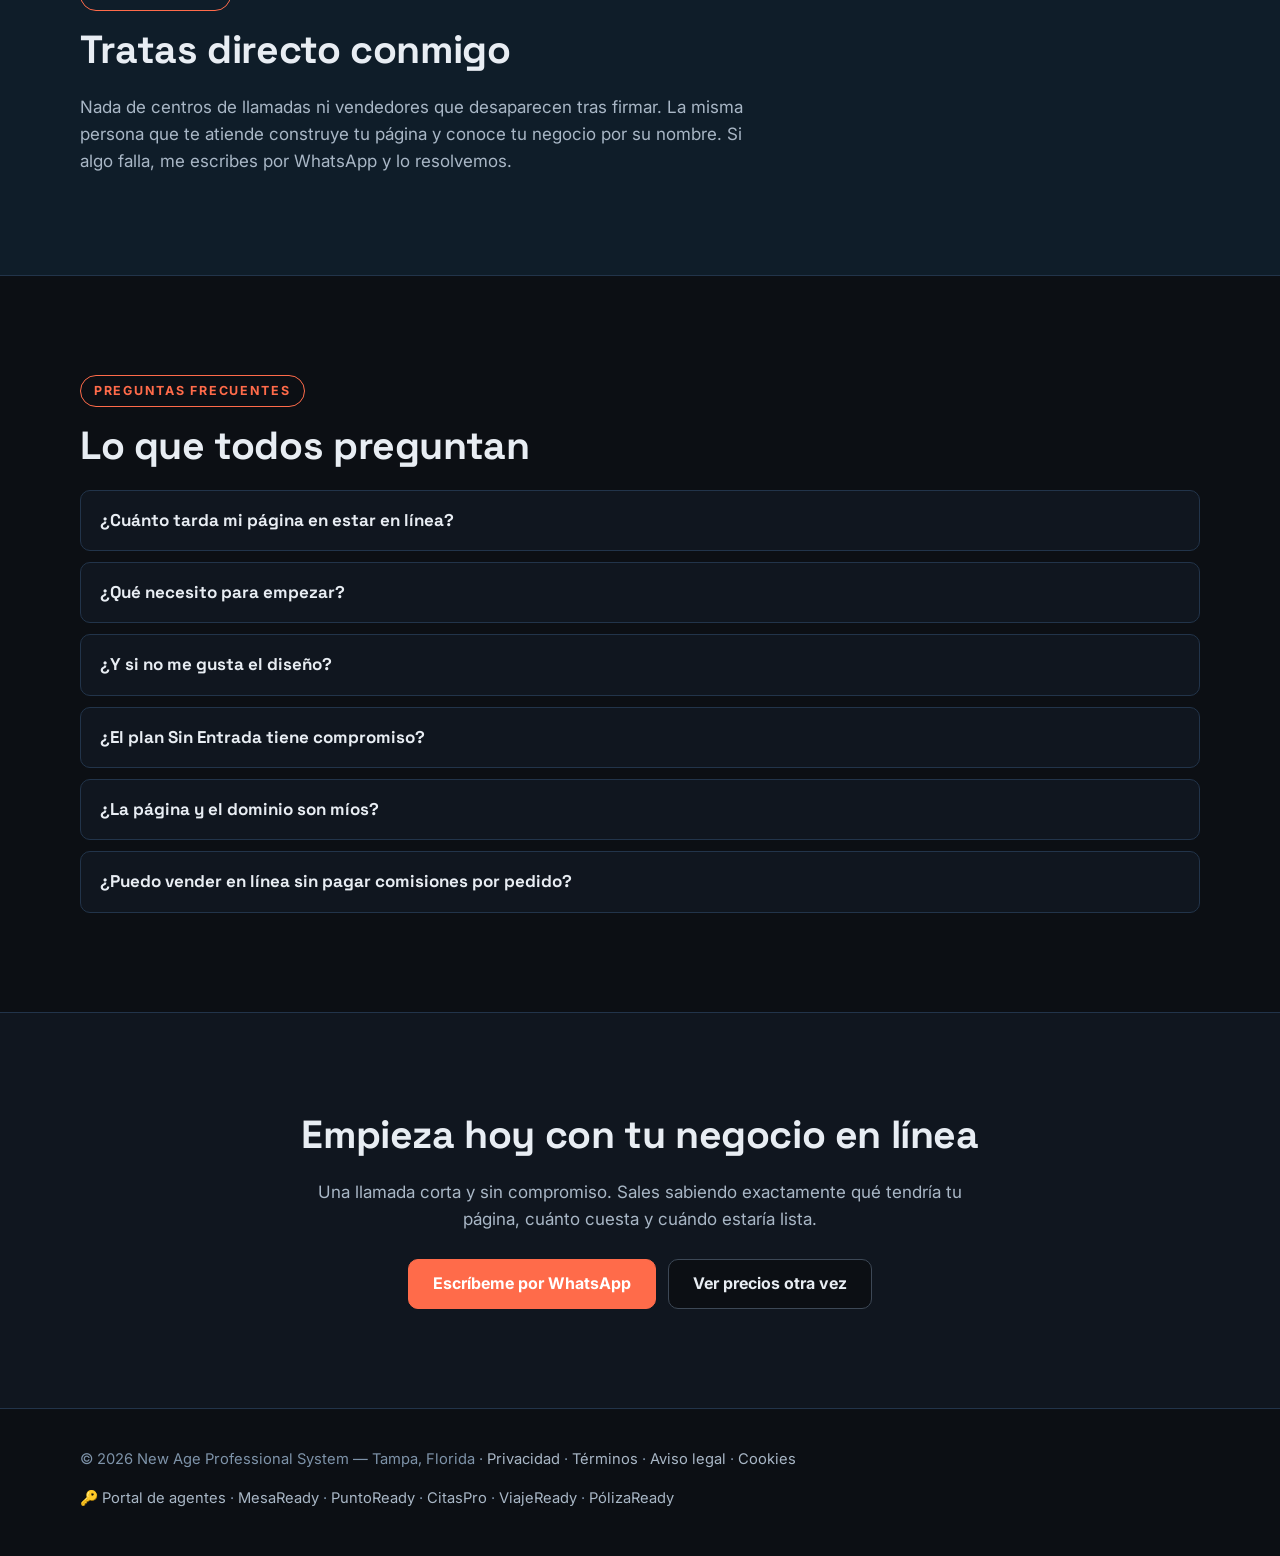
==== commit 1646637c: "Portada: diagrama de Infraestructura con un icono por punto y SecurePip en el bloque de sistemas y e" ====
--- a/index.html
+++ b/index.html
@@ -601,7 +601,7 @@
         <span class="win-dot" style="background:#FBBF24"></span>
         <span class="win-dot" style="background:#4ADE80"></span>
         <span class="panel-url">sistemas.newageprosystem.com</span>
-        <span class="panel-live"><span class="live-dot">●</span> 6 SISTEMAS EN VIVO</span>
+        <span class="panel-live"><span class="live-dot">●</span> 7 SISTEMAS EN VIVO</span>
       </div>
       <div class="console-body">
         <div class="sys-list" id="sysList" role="tablist" aria-label="Sistemas de New Age">
@@ -611,6 +611,7 @@
           <div class="sys-item" data-sys="viaje" role="tab" tabindex="0" aria-selected="false"><span class="sys-dot"></span><div><div class="sys-name">ViajeReady</div><div class="sys-tag">Agencias de viaje</div></div><span class="sys-arrow">›</span></div>
           <div class="sys-item" data-sys="poliza" role="tab" tabindex="0" aria-selected="false"><span class="sys-dot"></span><div><div class="sys-name">PólizaReady</div><div class="sys-tag">Agencias de seguros</div></div><span class="sys-arrow">›</span></div>
           <div class="sys-item" data-sys="credito" role="tab" tabindex="0" aria-selected="false"><span class="sys-dot"></span><div><div class="sys-name">CréditoReady</div><div class="sys-tag">Reparación de crédito</div></div><span class="sys-arrow">›</span></div>
+          <div class="sys-item" data-sys="securepip" role="tab" tabindex="0" aria-selected="false"><span class="sys-dot"></span><div><div class="sys-name">SecurePip</div><div class="sys-tag">Clínicas de accidentes</div></div><span class="sys-arrow">›</span></div>
         </div>
         <div class="sys-detail" id="sysDetail">
           <div class="sys-detail-head">
@@ -638,7 +639,7 @@
     <h2>Infraestructura real, cuidada por nosotros</h2>
     <p class="sub">Así funciona New Age por dentro: un servidor principal al centro y todo lo demás conectado a él — tus sistemas, tus datos, tus respaldos y la vigilancia diaria.</p>
     <div class="net-card">
-      <svg viewBox="0 0 1052 400" role="img" aria-label="Red de infraestructura estilo blueprint con bloques 3D: el servidor principal al centro, conectado con DNS y dominios, tu página web, las bases de datos, los sistemas, los respaldos, el monitoreo y tus clientes">
+      <svg viewBox="0 0 1052 400" role="img" aria-label="Diagrama de la infraestructura de New Age: el servidor principal al centro, conectado con el DNS y los dominios, la página web, las bases de datos, los sistemas, los respaldos, el monitoreo y los clientes">
         <defs>
           <linearGradient id="gNodo" x1="0" y1="0" x2="0" y2="1">
             <stop offset="0" stop-color="#1B4A75"/><stop offset=".45" stop-color="#12365C"/><stop offset="1" stop-color="#0B2748"/>
@@ -650,134 +651,134 @@
             <stop offset="0" stop-color="#2A3A55"/><stop offset="1" stop-color="#14273F"/>
           </linearGradient>
         </defs>
+        <path d="M40 44 h14 M40 44 v14" stroke="#FBBF24" stroke-width="2" fill="none"/>
+        <text x="952" y="30" font-size="9.5" fill="#4ADE80" text-anchor="middle" font-family="ui-monospace,monospace">● EN LÍNEA</text>
+        <text x="30" y="392" font-size="11" fill="#7FD4FF" opacity=".75" font-family="ui-monospace,monospace" letter-spacing="2">RED NEW AGE · ESQUEMA 01 · ESC 1:1</text>
         <g>
-        <!-- sombras de los cables sobre el plano -->
-        <g fill="none" stroke="#020B18" stroke-width="3" opacity=".55" transform="translate(0,7)">
-          <path d="M190 78 C 330 78, 380 120, 452 158"/>
-          <path d="M190 300 C 320 300, 390 250, 452 214"/>
-          <path d="M862 78 C 730 78, 672 120, 600 158"/>
-          <path d="M862 300 C 740 300, 668 250, 600 214"/>
-          <path d="M190 188 L 446 186"/><path d="M606 186 L 862 188"/><path d="M526 238 L 526 292"/>
+          <path d="M190 78 C 300 78, 360 130, 431 156" transform="translate(0,7)" fill="none" stroke="#020B18" stroke-width="3" opacity=".55"/>
+          <path d="M190 188 C 300 188, 360 176, 431 174" transform="translate(0,7)" fill="none" stroke="#020B18" stroke-width="3" opacity=".55"/>
+          <path d="M190 300 C 300 300, 360 220, 431 192" transform="translate(0,7)" fill="none" stroke="#020B18" stroke-width="3" opacity=".55"/>
+          <path d="M862 78 C 752 78, 692 130, 621 156" transform="translate(0,7)" fill="none" stroke="#020B18" stroke-width="3" opacity=".55"/>
+          <path d="M862 188 C 752 188, 692 176, 621 174" transform="translate(0,7)" fill="none" stroke="#020B18" stroke-width="3" opacity=".55"/>
+          <path d="M862 300 C 752 300, 692 220, 621 192" transform="translate(0,7)" fill="none" stroke="#020B18" stroke-width="3" opacity=".55"/>
+          <path d="M526 204 L526 292" transform="translate(0,7)" fill="none" stroke="#020B18" stroke-width="3" opacity=".55"/>
+          <path d="M190 78 C 300 78, 360 130, 431 156" fill="none" stroke="#38BDF8" stroke-width="7" opacity=".16" stroke-linecap="round"/>
+          <path d="M190 188 C 300 188, 360 176, 431 174" fill="none" stroke="#38BDF8" stroke-width="7" opacity=".16" stroke-linecap="round"/>
+          <path d="M190 300 C 300 300, 360 220, 431 192" fill="none" stroke="#38BDF8" stroke-width="7" opacity=".16" stroke-linecap="round"/>
+          <path d="M862 78 C 752 78, 692 130, 621 156" fill="none" stroke="#38BDF8" stroke-width="7" opacity=".16" stroke-linecap="round"/>
+          <path d="M862 188 C 752 188, 692 176, 621 174" fill="none" stroke="#38BDF8" stroke-width="7" opacity=".16" stroke-linecap="round"/>
+          <path d="M862 300 C 752 300, 692 220, 621 192" fill="none" stroke="#38BDF8" stroke-width="7" opacity=".16" stroke-linecap="round"/>
+          <path d="M526 204 L526 292" fill="none" stroke="#38BDF8" stroke-width="7" opacity=".16" stroke-linecap="round"/>
+          <path d="M190 78 C 300 78, 360 130, 431 156" fill="none" stroke="#7FD4FF" stroke-width="2.2" stroke-linecap="round"/>
+          <path d="M190 188 C 300 188, 360 176, 431 174" fill="none" stroke="#7FD4FF" stroke-width="2.2" stroke-linecap="round"/>
+          <path d="M190 300 C 300 300, 360 220, 431 192" fill="none" stroke="#7FD4FF" stroke-width="2.2" stroke-linecap="round"/>
+          <path d="M862 78 C 752 78, 692 130, 621 156" fill="none" stroke="#7FD4FF" stroke-width="2.2" stroke-linecap="round"/>
+          <path d="M862 188 C 752 188, 692 176, 621 174" fill="none" stroke="#7FD4FF" stroke-width="2.2" stroke-linecap="round"/>
+          <path d="M862 300 C 752 300, 692 220, 621 192" fill="none" stroke="#7FD4FF" stroke-width="2.2" stroke-linecap="round"/>
+          <path d="M526 204 L526 292" fill="none" stroke="#7FD4FF" stroke-width="2.2" stroke-linecap="round"/>
+          <path d="M862 300 C 752 300, 692 220, 621 192" fill="none" stroke="#BFE9FF" stroke-width="2.2" stroke-linecap="round" stroke-dasharray="2 9"><animate attributeName="stroke-dashoffset" from="110" to="0" dur="2.6s" repeatCount="indefinite"/></path>
+          <path d="M190 78 C 300 78, 360 130, 431 156" fill="none" stroke="#BFE9FF" stroke-width="2.2" stroke-linecap="round" stroke-dasharray="2 9"><animate attributeName="stroke-dashoffset" from="0" to="110" dur="2.6s" repeatCount="indefinite"/></path>
+          <circle r="4" fill="#DFF4FF"><animateMotion dur="3.2s" repeatCount="indefinite" path="M190 188 C 300 188, 360 176, 431 174"/></circle>
+          <circle r="4" fill="#DFF4FF"><animateMotion dur="3.8s" repeatCount="indefinite" path="M862 78 C 752 78, 692 130, 621 156"/></circle>
+          <circle r="4" fill="#DFF4FF"><animateMotion dur="3.5s" repeatCount="indefinite" path="M190 300 C 300 300, 360 220, 431 192"/></circle>
+          <circle r="4" fill="#DFF4FF"><animateMotion dur="3s" repeatCount="indefinite" path="M862 300 C 752 300, 692 220, 621 192"/></circle>
+          <circle cx="190" cy="78" r="4.5" fill="#7FD4FF"/>
+          <circle cx="190" cy="188" r="4.5" fill="#7FD4FF"/>
+          <circle cx="190" cy="300" r="4.5" fill="#7FD4FF"/>
+          <circle cx="862" cy="78" r="4.5" fill="#7FD4FF"/>
+          <circle cx="862" cy="188" r="4.5" fill="#7FD4FF"/>
+          <circle cx="862" cy="300" r="4.5" fill="#7FD4FF"/>
+          <circle cx="526" cy="204" r="4.5" fill="#7FD4FF"/>
+          <circle cx="526" cy="292" r="4.5" fill="#7FD4FF"/>
+          
         </g>
-        <!-- conexiones con resplandor neón -->
-        <g fill="none" stroke-linecap="round">
-          <path d="M190 78 C 330 78, 380 120, 452 158" stroke="#38BDF8" stroke-width="7" opacity=".16"/>
-          <path d="M190 300 C 320 300, 390 250, 452 214" stroke="#38BDF8" stroke-width="7" opacity=".16"/>
-          <path d="M862 78 C 730 78, 672 120, 600 158" stroke="#38BDF8" stroke-width="7" opacity=".16"/>
-          <path d="M862 300 C 740 300, 668 250, 600 214" stroke="#38BDF8" stroke-width="7" opacity=".16"/>
-          <path d="M190 188 L 446 186" stroke="#38BDF8" stroke-width="7" opacity=".16"/>
-          <path d="M606 186 L 862 188" stroke="#38BDF8" stroke-width="7" opacity=".16"/>
-          <path d="M526 238 L 526 292" stroke="#FBBF24" stroke-width="7" opacity=".16"/>
-          <path d="M190 78 C 330 78, 380 120, 452 158" stroke="#7FD4FF" stroke-width="2.2"/>
-          <path d="M190 300 C 320 300, 390 250, 452 214" stroke="#7FD4FF" stroke-width="2.2"/>
-          <path d="M862 78 C 730 78, 672 120, 600 158" stroke="#7FD4FF" stroke-width="2.2"/>
-          <path d="M862 300 C 740 300, 668 250, 600 214" stroke="#7FD4FF" stroke-width="2.2"/>
-          <path d="M190 188 L 446 186" stroke="#7FD4FF" stroke-width="2.2"/>
-          <path d="M606 186 L 862 188" stroke="#7FD4FF" stroke-width="2.2"/>
-          <path d="M526 238 L 526 292" stroke="#FBBF24" stroke-width="2.2"/>
-          <path d="M190 78 C 330 78, 380 120, 452 158" stroke="#FFFFFF" stroke-width="1.4" stroke-dasharray="3 11" opacity=".75">
-            <animate attributeName="stroke-dashoffset" values="28;0" dur="1.2s" repeatCount="indefinite"/>
-          </path>
-          <path d="M862 300 C 740 300, 668 250, 600 214" stroke="#FFFFFF" stroke-width="1.4" stroke-dasharray="3 11" opacity=".75">
-            <animate attributeName="stroke-dashoffset" values="28;0" dur="1.2s" repeatCount="indefinite"/>
-          </path>
-        </g>
-        <!-- pulsos que viajan -->
-        <circle r="5.5" fill="#A5E8FF"><animateMotion dur="3.2s" repeatCount="indefinite" path="M190 78 C 330 78, 380 120, 452 158"/></circle>
-        <circle r="5.5" fill="#4ADE80"><animateMotion dur="4s" repeatCount="indefinite" path="M452 214 C 390 250, 320 300, 190 300"/></circle>
-        <circle r="5.5" fill="#A5E8FF"><animateMotion dur="3.6s" repeatCount="indefinite" path="M862 78 C 730 78, 672 120, 600 158"/></circle>
-        <circle r="5.5" fill="#FF8A66"><animateMotion dur="4.3s" repeatCount="indefinite" path="M600 214 C 668 250, 740 300, 862 300"/></circle>
-        <circle r="5" fill="#A5E8FF"><animateMotion dur="2.5s" repeatCount="indefinite" path="M190 188 L 446 186"/></circle>
-        <circle r="5" fill="#A5E8FF"><animateMotion dur="2.8s" repeatCount="indefinite" path="M862 188 L 606 186"/></circle>
-        <circle r="5" fill="#FBBF24"><animateMotion dur="2.1s" repeatCount="indefinite" path="M526 238 L 526 292"/></circle>
-        <!-- sombra del bloque central sobre el plano -->
-        <ellipse cx="534" cy="248" rx="105" ry="13" fill="#020B18" opacity=".5"/>
-        <!-- anillo de pulso -->
-        <circle cx="526" cy="186" r="56" fill="none" stroke="#FF6B4A" stroke-width="1.8">
-          <animate attributeName="r" values="56;80" dur="2.6s" repeatCount="indefinite"/>
-          <animate attributeName="opacity" values=".8;0" dur="2.6s" repeatCount="indefinite"/>
+        <circle cx="526" cy="172" r="118" fill="none" stroke="#FF6B4A" stroke-width="1.6" opacity=".5">
+          <animate attributeName="r" values="118;150" dur="3s" repeatCount="indefinite"/>
+          <animate attributeName="opacity" values=".5;0" dur="3s" repeatCount="indefinite"/>
         </circle>
-        <!-- marcas de blueprint -->
-        <text x="30" y="392" font-size="11" fill="#7FD4FF" opacity=".75" font-family="ui-monospace,monospace" letter-spacing="2">RED NEW AGE · ESQUEMA 01 · ESC 1:1</text>
-        <text x="1022" y="24" font-size="11" fill="#4ADE80" font-family="ui-monospace,monospace" letter-spacing="2" text-anchor="end">● EN LÍNEA</text>
-
-        <!-- BLOQUE CENTRAL (más elevado) -->
         <g>
-          <rect x="458" y="158" width="160" height="80" rx="12" fill="#04101F"/>
-          <path d="M458 158 L446 146 h160 l12 12 v80 l-12 -12 H446 Z" fill="#07182B"/>
-          <rect x="446" y="146" width="160" height="80" rx="12" fill="none" stroke="#FF6B4A" stroke-width="8" opacity=".16"/>
-          <rect x="446" y="146" width="160" height="80" rx="12" fill="url(#gCentro)" stroke="#FF6B4A" stroke-width="2.4"/>
-          <path d="M458 152 h136" stroke="#FFFFFF" stroke-width="1.6" opacity=".35" stroke-linecap="round"/>
-          <text x="526" y="179" font-size="16.5" fill="#FFFFFF" text-anchor="middle" font-weight="700">Servidor principal</text>
-          <text x="526" y="202" font-size="12" fill="#FFC4B2" text-anchor="middle" font-family="ui-monospace,monospace" letter-spacing="1">ADMINISTRADO POR NOSOTROS</text>
-        </g>
-
-        <!-- BLOQUES (nodos) -->
-        <g>
-          <!-- DNS -->
           <rect x="37" y="53" width="160" height="64" rx="10" fill="#04101F"/>
           <path d="M37 53 L30 46 h160 l7 7 v64 l-7 -7 H30 Z" fill="#07182B"/>
-          <rect x="30" y="46" width="160" height="64" rx="10" fill="url(#gNodo)" stroke="#7FD4FF" stroke-width="1.8"/>
-          <path d="M40 51 h140" stroke="#FFFFFF" stroke-width="1.4" opacity=".3" stroke-linecap="round"/>
-          <text x="110" y="74" font-size="15.5" fill="#FFFFFF" text-anchor="middle" font-weight="700">DNS y dominios</text>
-          <text x="110" y="95" font-size="11.5" fill="#A5D8FF" text-anchor="middle" font-family="ui-monospace,monospace">TU DIRECCIÓN · HTTPS</text>
-          <!-- Bases de datos -->
+          <rect x="30" y="46" width="160" height="64" rx="10" fill="url(#gNodo)" stroke="#38BDF8" stroke-width="1.6"/>
+          <path d="M40 51 h140" stroke="#BFE9FF" stroke-width="1.3" opacity=".35" stroke-linecap="round"/>
+          <svg x="42" y="65" width="26" height="26" viewBox="0 0 24 24" fill="none" stroke="#7FD4FF" stroke-width="1.8" stroke-linecap="round" stroke-linejoin="round"><circle cx="12" cy="12" r="9"/><ellipse cx="12" cy="12" rx="4.5" ry="9"/><path d="M3 12h18"/></svg>
+          <text x="78" y="73" font-size="12.5" fill="#FFFFFF" font-weight="700">DNS y dominios</text>
+          <text x="78" y="90" font-size="8" fill="#9CC8E8" font-family="ui-monospace,monospace">TU DIRECCIÓN · HTTPS</text>
+          <rect x="37" y="165" width="160" height="60" rx="10" fill="#04101F"/>
+          <path d="M37 165 L30 158 h160 l7 7 v60 l-7 -7 H30 Z" fill="#07182B"/>
+          <rect x="30" y="158" width="160" height="60" rx="10" fill="url(#gNodo)" stroke="#38BDF8" stroke-width="1.6"/>
+          <path d="M40 163 h140" stroke="#BFE9FF" stroke-width="1.3" opacity=".35" stroke-linecap="round"/>
+          <svg x="42" y="175" width="26" height="26" viewBox="0 0 24 24" fill="none" stroke="#7FD4FF" stroke-width="1.8" stroke-linecap="round" stroke-linejoin="round"><rect x="3" y="5" width="18" height="14" rx="2"/><path d="M3 9.5h18"/><circle cx="6.2" cy="7.3" r="1" fill="#7FD4FF" stroke="none"/><circle cx="9.4" cy="7.3" r="1" fill="#7FD4FF" stroke="none"/></svg>
+          <text x="78" y="185" font-size="12.5" fill="#FFFFFF" font-weight="700">Tu página web</text>
+          <text x="78" y="202" font-size="8" fill="#9CC8E8" font-family="ui-monospace,monospace">ABIERTA 24/7</text>
           <rect x="37" y="275" width="160" height="64" rx="10" fill="#04101F"/>
           <path d="M37 275 L30 268 h160 l7 7 v64 l-7 -7 H30 Z" fill="#07182B"/>
-          <rect x="30" y="268" width="160" height="64" rx="10" fill="url(#gNodo)" stroke="#7FD4FF" stroke-width="1.8"/>
-          <path d="M40 273 h140" stroke="#FFFFFF" stroke-width="1.4" opacity=".3" stroke-linecap="round"/>
-          <text x="110" y="296" font-size="15.5" fill="#FFFFFF" text-anchor="middle" font-weight="700">Bases de datos</text>
-          <text x="110" y="317" font-size="11.5" fill="#A5D8FF" text-anchor="middle" font-family="ui-monospace,monospace">UNA POR SISTEMA</text>
-          <!-- Respaldos -->
+          <rect x="30" y="268" width="160" height="64" rx="10" fill="url(#gNodo)" stroke="#38BDF8" stroke-width="1.6"/>
+          <path d="M40 273 h140" stroke="#BFE9FF" stroke-width="1.3" opacity=".35" stroke-linecap="round"/>
+          <svg x="42" y="287" width="26" height="26" viewBox="0 0 24 24" fill="none" stroke="#7FD4FF" stroke-width="1.8" stroke-linecap="round" stroke-linejoin="round"><ellipse cx="12" cy="5.5" rx="8" ry="2.8"/><path d="M4 5.5v13c0 1.6 3.6 2.8 8 2.8s8-1.2 8-2.8v-13"/><path d="M4 12c0 1.6 3.6 2.8 8 2.8s8-1.2 8-2.8"/></svg>
+          <text x="78" y="295" font-size="12.5" fill="#FFFFFF" font-weight="700">Bases de datos</text>
+          <text x="78" y="312" font-size="8" fill="#9CC8E8" font-family="ui-monospace,monospace">UNA POR SISTEMA</text>
           <rect x="869" y="53" width="160" height="64" rx="10" fill="#04101F"/>
           <path d="M869 53 L862 46 h160 l7 7 v64 l-7 -7 H862 Z" fill="#07182B"/>
-          <rect x="862" y="46" width="160" height="64" rx="10" fill="url(#gNodo)" stroke="#7FD4FF" stroke-width="1.8"/>
-          <path d="M872 51 h140" stroke="#FFFFFF" stroke-width="1.4" opacity=".3" stroke-linecap="round"/>
-          <text x="942" y="74" font-size="15.5" fill="#FFFFFF" text-anchor="middle" font-weight="700">Respaldos</text>
-          <text x="942" y="95" font-size="11.5" fill="#A5D8FF" text-anchor="middle" font-family="ui-monospace,monospace">COPIA SEMANAL CIFRADA</text>
-          <!-- Tus clientes -->
+          <rect x="862" y="46" width="160" height="64" rx="10" fill="url(#gNodo)" stroke="#38BDF8" stroke-width="1.6"/>
+          <path d="M872 51 h140" stroke="#BFE9FF" stroke-width="1.3" opacity=".35" stroke-linecap="round"/>
+          <svg x="874" y="65" width="26" height="26" viewBox="0 0 24 24" fill="none" stroke="#7FD4FF" stroke-width="1.8" stroke-linecap="round" stroke-linejoin="round"><path d="M7 18a4.5 4.5 0 1 1 .6-8.96A5.5 5.5 0 0 1 18.3 11 3.8 3.8 0 0 1 17.5 18H7Z"/></svg>
+          <text x="910" y="73" font-size="12.5" fill="#FFFFFF" font-weight="700">Respaldos</text>
+          <text x="910" y="90" font-size="8" fill="#9CC8E8" font-family="ui-monospace,monospace">COPIA SEMANAL CIFRADA</text>
+          <rect x="869" y="165" width="160" height="60" rx="10" fill="#04101F"/>
+          <path d="M869 165 L862 158 h160 l7 7 v60 l-7 -7 H862 Z" fill="#07182B"/>
+          <rect x="862" y="158" width="160" height="60" rx="10" fill="url(#gNodo)" stroke="#38BDF8" stroke-width="1.6"/>
+          <path d="M872 163 h140" stroke="#BFE9FF" stroke-width="1.3" opacity=".35" stroke-linecap="round"/>
+          <svg x="874" y="175" width="26" height="26" viewBox="0 0 24 24" fill="none" stroke="#7FD4FF" stroke-width="1.8" stroke-linecap="round" stroke-linejoin="round"><path d="M3 12h4l2.5-6 4 12L16 12h5"/></svg>
+          <text x="910" y="185" font-size="12.5" fill="#FFFFFF" font-weight="700">Monitoreo</text>
+          <text x="910" y="202" font-size="8" fill="#9CC8E8" font-family="ui-monospace,monospace">CHEQUEO DIARIO</text>
           <rect x="869" y="275" width="160" height="64" rx="10" fill="#04101F"/>
           <path d="M869 275 L862 268 h160 l7 7 v64 l-7 -7 H862 Z" fill="#07182B"/>
-          <rect x="862" y="268" width="160" height="64" rx="10" fill="url(#gNodo)" stroke="#7FD4FF" stroke-width="1.8"/>
-          <path d="M872 273 h140" stroke="#FFFFFF" stroke-width="1.4" opacity=".3" stroke-linecap="round"/>
-          <text x="942" y="296" font-size="15.5" fill="#FFFFFF" text-anchor="middle" font-weight="700">Tus clientes</text>
-          <text x="942" y="317" font-size="11.5" fill="#A5D8FF" text-anchor="middle" font-family="ui-monospace,monospace">WHATSAPP Y WEB</text>
-          <!-- Tu página web -->
-          <rect x="37" y="165" width="160" height="60" rx="10" fill="#04101F"/>
-          <path d="M37 165 L30 158 h160 l7 7 v60 l-7 -7 H30 Z" fill="#07182B"/>
-          <rect x="30" y="158" width="160" height="60" rx="10" fill="url(#gNodo)" stroke="#7FD4FF" stroke-width="1.8"/>
-          <path d="M40 163 h140" stroke="#FFFFFF" stroke-width="1.4" opacity=".3" stroke-linecap="round"/>
-          <text x="110" y="185" font-size="15.5" fill="#FFFFFF" text-anchor="middle" font-weight="700">Tu página web</text>
-          <text x="110" y="206" font-size="11.5" fill="#A5D8FF" text-anchor="middle" font-family="ui-monospace,monospace">ABIERTA 24/7</text>
-          <!-- Monitoreo -->
-          <rect x="869" y="165" width="160" height="60" rx="10" fill="#04101F"/>
-          <path d="M869 165 L862 158 h160 l7 7 v60 l-7 -7 H862 Z" fill="#07182B"/>
-          <rect x="862" y="158" width="160" height="60" rx="10" fill="url(#gNodo)" stroke="#7FD4FF" stroke-width="1.8"/>
-          <path d="M872 163 h140" stroke="#FFFFFF" stroke-width="1.4" opacity=".3" stroke-linecap="round"/>
-          <text x="942" y="185" font-size="15.5" fill="#FFFFFF" text-anchor="middle" font-weight="700">Monitoreo</text>
-          <text x="942" y="206" font-size="11.5" fill="#A5D8FF" text-anchor="middle" font-family="ui-monospace,monospace">CHEQUEO DIARIO</text>
-          <!-- Sistemas (bloque ancho) -->
+          <rect x="862" y="268" width="160" height="64" rx="10" fill="url(#gNodo)" stroke="#38BDF8" stroke-width="1.6"/>
+          <path d="M872 273 h140" stroke="#BFE9FF" stroke-width="1.3" opacity=".35" stroke-linecap="round"/>
+          <svg x="874" y="287" width="26" height="26" viewBox="0 0 24 24" fill="none" stroke="#7FD4FF" stroke-width="1.8" stroke-linecap="round" stroke-linejoin="round"><circle cx="9" cy="8.5" r="3.2"/><path d="M3.5 19c.6-3 2.8-4.5 5.5-4.5s4.9 1.5 5.5 4.5"/><circle cx="17" cy="9.5" r="2.4"/><path d="M15.8 14.7c2.2.3 3.9 1.7 4.5 4.3"/></svg>
+          <text x="910" y="295" font-size="12.5" fill="#FFFFFF" font-weight="700">Tus clientes</text>
+          <text x="910" y="312" font-size="8" fill="#9CC8E8" font-family="ui-monospace,monospace">WHATSAPP Y WEB</text>
+          <rect x="438" y="147" width="190" height="64" rx="10" fill="#04101F"/>
+          <path d="M438 147 L431 140 h190 l7 7 v64 l-7 -7 H431 Z" fill="#07182B"/>
+          <rect x="431" y="140" width="190" height="64" rx="10" fill="url(#gCentro)" stroke="#FF6B4A" stroke-width="2"/>
+          <path d="M441 145 h170" stroke="#FFE3D9" stroke-width="1.4" opacity=".5" stroke-linecap="round"/>
+          <svg x="516" y="146" width="20" height="20" viewBox="0 0 24 24" fill="none" stroke="#FFFFFF" stroke-width="1.8" stroke-linecap="round" stroke-linejoin="round"><rect x="3" y="4" width="18" height="7" rx="2"/><rect x="3" y="13" width="18" height="7" rx="2"/><circle cx="7" cy="7.5" r="1.2" fill="#FFD9CF" stroke="none"/><circle cx="7" cy="16.5" r="1.2" fill="#FFD9CF" stroke="none"/></svg>
+          <text x="526" y="182" font-size="15.5" fill="#FFFFFF" text-anchor="middle" font-weight="700">Servidor principal</text>
+          <text x="526" y="197" font-size="8" fill="#FFE3D9" text-anchor="middle" font-family="ui-monospace,monospace">ADMINISTRADO POR NOSOTROS</text>
           <rect x="333" y="299" width="400" height="78" rx="10" fill="#04101F"/>
           <path d="M333 299 L326 292 h400 l7 7 v78 l-7 -7 H326 Z" fill="#07182B"/>
           <rect x="326" y="292" width="400" height="78" rx="10" fill="url(#gSistemas)" stroke="#FBBF24" stroke-width="1.8"/>
           <path d="M336 297 h380" stroke="#FFFFFF" stroke-width="1.4" opacity=".3" stroke-linecap="round"/>
           <text x="526" y="313" font-size="12" fill="#FDE9C0" text-anchor="middle" font-family="ui-monospace,monospace" letter-spacing="3">SISTEMAS</text>
-          <svg x="388" y="322" width="36" height="36" viewBox="0 0 64 64" role="img" aria-label="PuntoReady"><rect width="64" height="64" rx="14" fill="#1e3a5f"/><path d="M14 27l3.8-11h28.4L50 27c0 2.8-2.2 4.6-4.6 4.6-1.9 0-3.4-.9-4.2-2.3-.8 1.4-2.3 2.3-4.2 2.3-1.7 0-3.2-.8-4-2-.8 1.2-2.3 2-4 2-1.9 0-3.4-.9-4.2-2.3-.8 1.4-2.3 2.3-4.2 2.3C16.2 31.6 14 29.8 14 27z" fill="#f2b63d"/><path d="M18 34h28v17H18z" fill="#f2b63d"/><rect x="28" y="39" width="8" height="12" rx="1.5" fill="#1e3a5f"/><rect x="21" y="38" width="5" height="5" fill="#1e3a5f" opacity=".55"/><rect x="38" y="38" width="5" height="5" fill="#1e3a5f" opacity=".55"/></svg>
-          <svg x="436" y="322" width="36" height="36" viewBox="0 0 64 64" role="img" aria-label="MesaReady"><rect width="64" height="64" rx="14" fill="#bc4b26"/><path d="M13 41a19 19 0 0 1 38 0z" fill="#faf5ec"/><rect x="9" y="45" width="46" height="4.6" rx="2.3" fill="#faf5ec"/><circle cx="32" cy="19.5" r="3.4" fill="#e8a13a"/><rect x="30.4" y="22" width="3.2" height="3.4" fill="#e8a13a"/></svg>
-          <svg x="484" y="322" width="36" height="36" viewBox="0 0 24 24" role="img" aria-label="CitasPro"><rect width='24' height='24' rx='5' fill='#8E7FE3'/><g fill='none' stroke='white' stroke-width='1.8' stroke-linecap='round'><rect x='5' y='7' width='14' height='12' rx='2.5'/><path d='M5 11h14M9 5v3.5M15 5v3.5'/><path d='m9.8 15.6 1.7 1.7 3.2-3.1'/></g></svg>
-          <svg x="532" y="322" width="36" height="36" viewBox="0 0 64 64" role="img" aria-label="ViajeReady"><rect width="64" height="64" rx="14" fill="#0c2d48"/><path d="M56 8 L12 29 c-2.4 1.1-2.4 4.4 0 5.5 l13.5 6 L31 54 c.8 2.3 4 2.6 5.2.5 L56 8z" fill="#14b8a6"/><path d="M25.5 40.5 L56 8" stroke="#0c2d48" stroke-width="2.6" stroke-linecap="round"/></svg>
-          <svg x="580" y="322" width="36" height="36" viewBox="0 0 64 64" role="img" aria-label="PólizaReady"><rect width="64" height="64" rx="14" fill="#1D4257"/><path d="M32 9l19 7.4V30c0 12-8 20.8-19 25C21 50.8 13 42 13 30V16.4z" fill="#9CC6E0"/><path d="M24 31.5l5.8 5.8L41 26" fill="none" stroke="#C00027" stroke-width="5" stroke-linecap="round" stroke-linejoin="round"/></svg>
-          <svg x="628" y="322" width="36" height="36" viewBox="0 0 64 64" role="img" aria-label="CréditoReady"><rect x="2" y="2" width="60" height="60" rx="14" fill="#173F35"/>
+          <svg x="338" y="322" width="36" height="36" viewBox="0 0 64 64" role="img" aria-label="PuntoReady"><rect width="64" height="64" rx="14" fill="#1e3a5f"/><path d="M14 27l3.8-11h28.4L50 27c0 2.8-2.2 4.6-4.6 4.6-1.9 0-3.4-.9-4.2-2.3-.8 1.4-2.3 2.3-4.2 2.3-1.7 0-3.2-.8-4-2-.8 1.2-2.3 2-4 2-1.9 0-3.4-.9-4.2-2.3-.8 1.4-2.3 2.3-4.2 2.3C16.2 31.6 14 29.8 14 27z" fill="#f2b63d"/><path d="M18 34h28v17H18z" fill="#f2b63d"/><rect x="28" y="39" width="8" height="12" rx="1.5" fill="#1e3a5f"/><rect x="21" y="38" width="5" height="5" fill="#1e3a5f" opacity=".55"/><rect x="38" y="38" width="5" height="5" fill="#1e3a5f" opacity=".55"/></svg>
+          <svg x="395" y="322" width="36" height="36" viewBox="0 0 64 64" role="img" aria-label="MesaReady"><rect width="64" height="64" rx="14" fill="#bc4b26"/><path d="M13 41a19 19 0 0 1 38 0z" fill="#faf5ec"/><rect x="9" y="45" width="46" height="4.6" rx="2.3" fill="#faf5ec"/><circle cx="32" cy="19.5" r="3.4" fill="#e8a13a"/><rect x="30.4" y="22" width="3.2" height="3.4" fill="#e8a13a"/></svg>
+          <svg x="452" y="322" width="36" height="36" viewBox="0 0 24 24" role="img" aria-label="CitasPro"><rect width='24' height='24' rx='5' fill='#8E7FE3'/><g fill='none' stroke='white' stroke-width='1.8' stroke-linecap='round'><rect x='5' y='7' width='14' height='12' rx='2.5'/><path d='M5 11h14M9 5v3.5M15 5v3.5'/><path d='m9.8 15.6 1.7 1.7 3.2-3.1'/></g></svg>
+          <svg x="509" y="322" width="36" height="36" viewBox="0 0 64 64" role="img" aria-label="ViajeReady"><rect width="64" height="64" rx="14" fill="#0c2d48"/><path d="M56 8 L12 29 c-2.4 1.1-2.4 4.4 0 5.5 l13.5 6 L31 54 c.8 2.3 4 2.6 5.2.5 L56 8z" fill="#14b8a6"/><path d="M25.5 40.5 L56 8" stroke="#0c2d48" stroke-width="2.6" stroke-linecap="round"/></svg>
+          <svg x="566" y="322" width="36" height="36" viewBox="0 0 64 64" role="img" aria-label="PólizaReady"><rect width="64" height="64" rx="14" fill="#1D4257"/><path d="M32 9l19 7.4V30c0 12-8 20.8-19 25C21 50.8 13 42 13 30V16.4z" fill="#9CC6E0"/><path d="M24 31.5l5.8 5.8L41 26" fill="none" stroke="#C00027" stroke-width="5" stroke-linecap="round" stroke-linejoin="round"/></svg>
+          <svg x="623" y="322" width="36" height="36" viewBox="0 0 64 64" role="img" aria-label="CréditoReady"><rect x="2" y="2" width="60" height="60" rx="14" fill="#173F35"/>
   <path d="M13 51 V41 h10 V31 h10 V19 h18 v32 Z" fill="#FAF7F0" opacity="0.92"/>
   <path d="M37 13.5 l4.5 5 L52 8" fill="none" stroke="#C9A227" stroke-width="4.5" stroke-linecap="round" stroke-linejoin="round"/></svg>
+          <svg x="680" y="322" width="36" height="36" viewBox="0 0 512 512" role="img" aria-label="SecurePip"><defs>
+    <linearGradient id="bg" x1="0" y1="0" x2="0" y2="1">
+      <stop offset="0" stop-color="#24406B"/>
+      <stop offset="1" stop-color="#16233F"/>
+    </linearGradient>
+    <linearGradient id="shield" x1="0" y1="0" x2="0" y2="1">
+      <stop offset="0" stop-color="#1E3157"/>
+      <stop offset="1" stop-color="#0D1626"/>
+    </linearGradient>
+  </defs>
+  <rect width="512" height="512" rx="112" fill="url(#bg)"/>
+  <g transform="translate(128 112) scale(1)">
+    <path fill="url(#shield)" d="M128 14C150 32 177 42 209 46c0 34 0 84-19 128-18 42-62 64-62 64s-44-22-62-64C47 130 47 80 47 46c32-4 59-14 81-32Z"/>
+    <g fill="#17A398">
+      <rect x="118" y="56" width="20" height="54" rx="6"/>
+      <rect x="101" y="73" width="54" height="20" rx="6"/>
+    </g>
+    <polyline fill="none" stroke="#FFFFFF" stroke-width="22" stroke-linecap="round" stroke-linejoin="round" points="90,150 117,177 170,116"/>
+  </g></svg>
         </g>
-        <!-- puntos de conexión -->
-        <circle cx="190" cy="78" r="5.5" fill="#A5E8FF"/>
-        <circle cx="190" cy="300" r="5.5" fill="#A5E8FF"/>
-        <circle cx="862" cy="78" r="5.5" fill="#A5E8FF"/>
-        <circle cx="862" cy="300" r="5.5" fill="#A5E8FF"/>
-        <circle cx="526" cy="292" r="5.5" fill="#FBBF24"/>
-              </g>
       </svg>
     </div>
     <div class="net-cols">
@@ -1043,7 +1044,10 @@
       ideal: 'Ideal para: agencias de seguros y sus agentes', url: 'https://polizaready.newageprosystem.com' },
     credito: { name: 'CréditoReady', desc: 'El proceso completo de disputa y mejora de puntaje, ordenado en un sistema con portal para tu cliente y su avance siempre visible.',
       feats: ['Expediente completo de cada cliente','Rondas de disputa organizadas','Avance del caso siempre a la vista','Todo el historial en un solo lugar'],
-      ideal: 'Ideal para: reparadores de crédito y sus clientes', url: 'https://credito.newageprosystem.com' }
+      ideal: 'Ideal para: reparadores de crédito y sus clientes', url: 'https://credito.newageprosystem.com' },
+    securepip: { name: 'SecurePip', desc: 'El sistema de las clínicas de accidentes de Florida: pacientes, casos y facturación PIP en un solo panel, con la IA preparando borradores que el doctor siempre firma.',
+      feats: ['Facturación PIP y CMS-1500 en orden','Casos y reclamos bajo control','Borradores con IA, firma del doctor','Varias clínicas y usuarios con sus roles'],
+      ideal: 'Ideal para: clínicas de accidentes y centros de rehabilitación', url: 'https://securepip.newageprosystem.com' }
   };
   function selectSys(item){
     document.querySelectorAll('.sys-item').forEach(function(i){ i.classList.remove('active'); i.setAttribute('aria-selected','false'); });
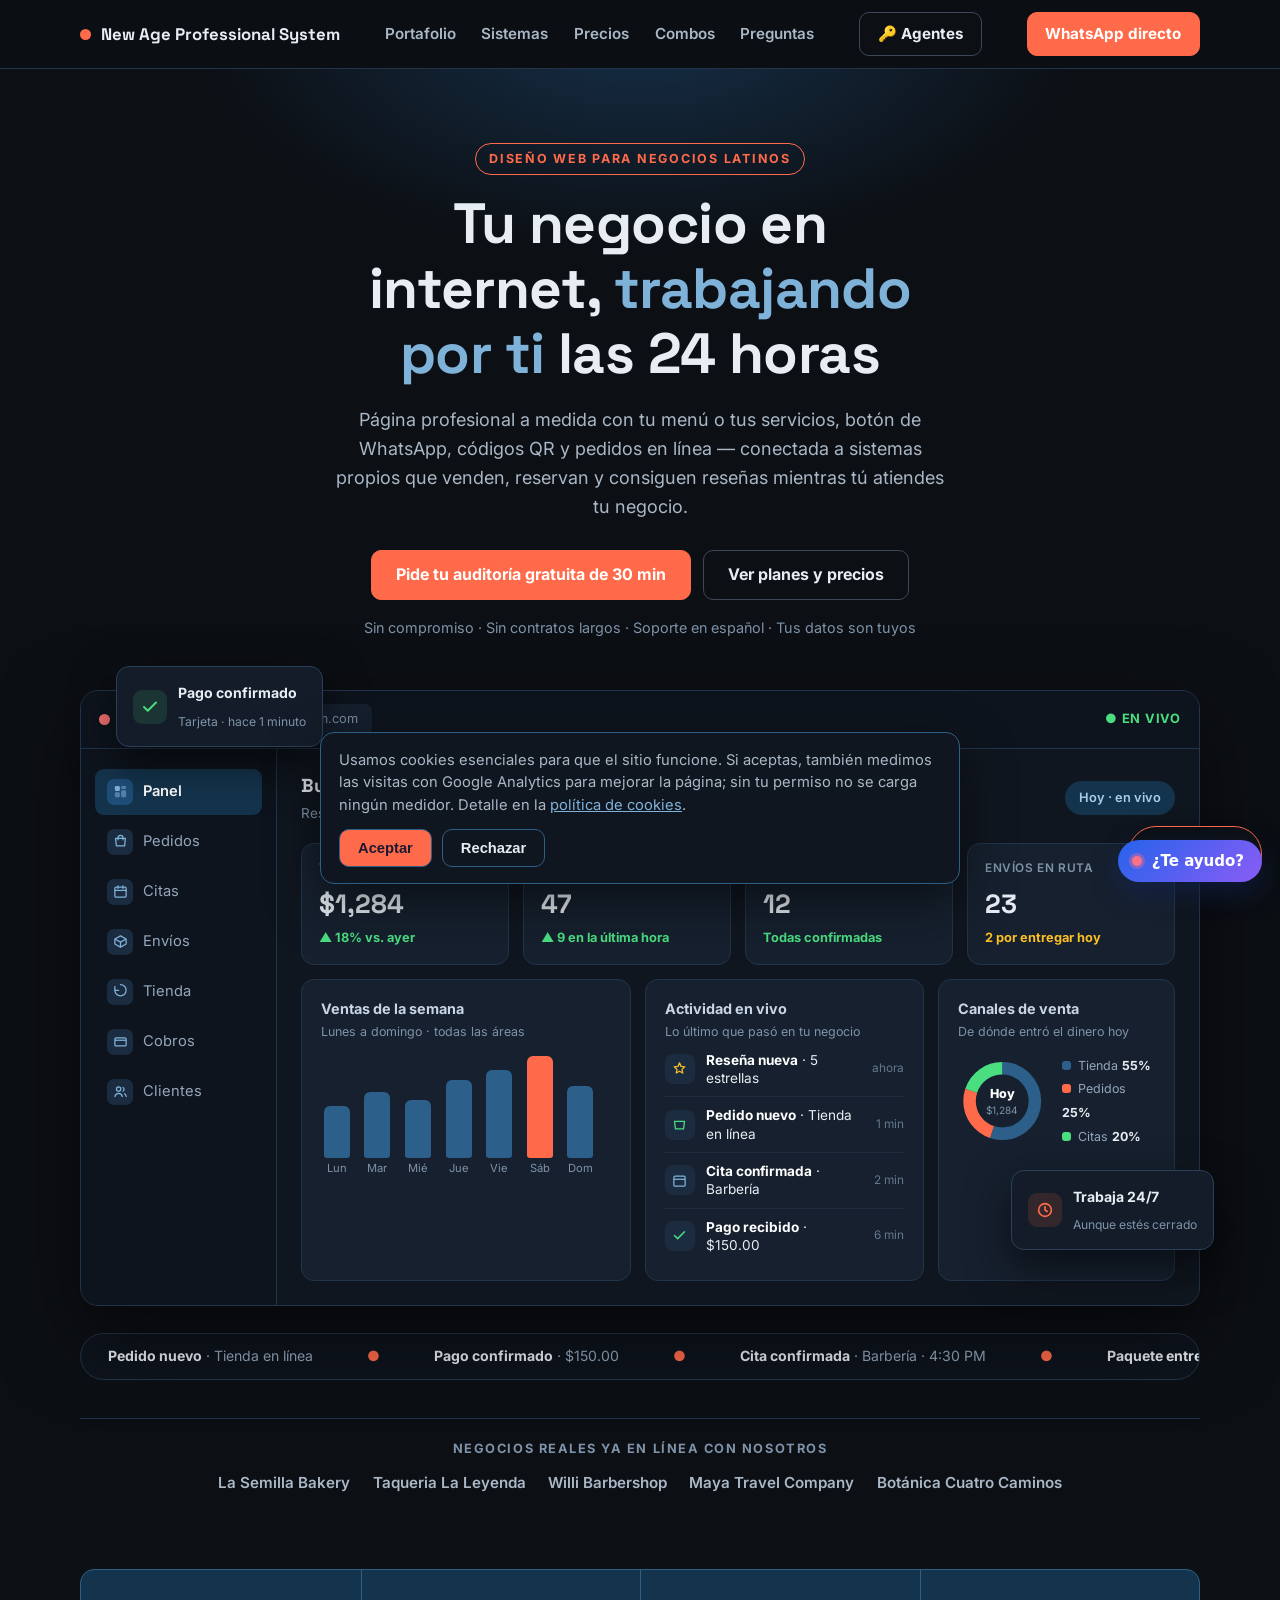
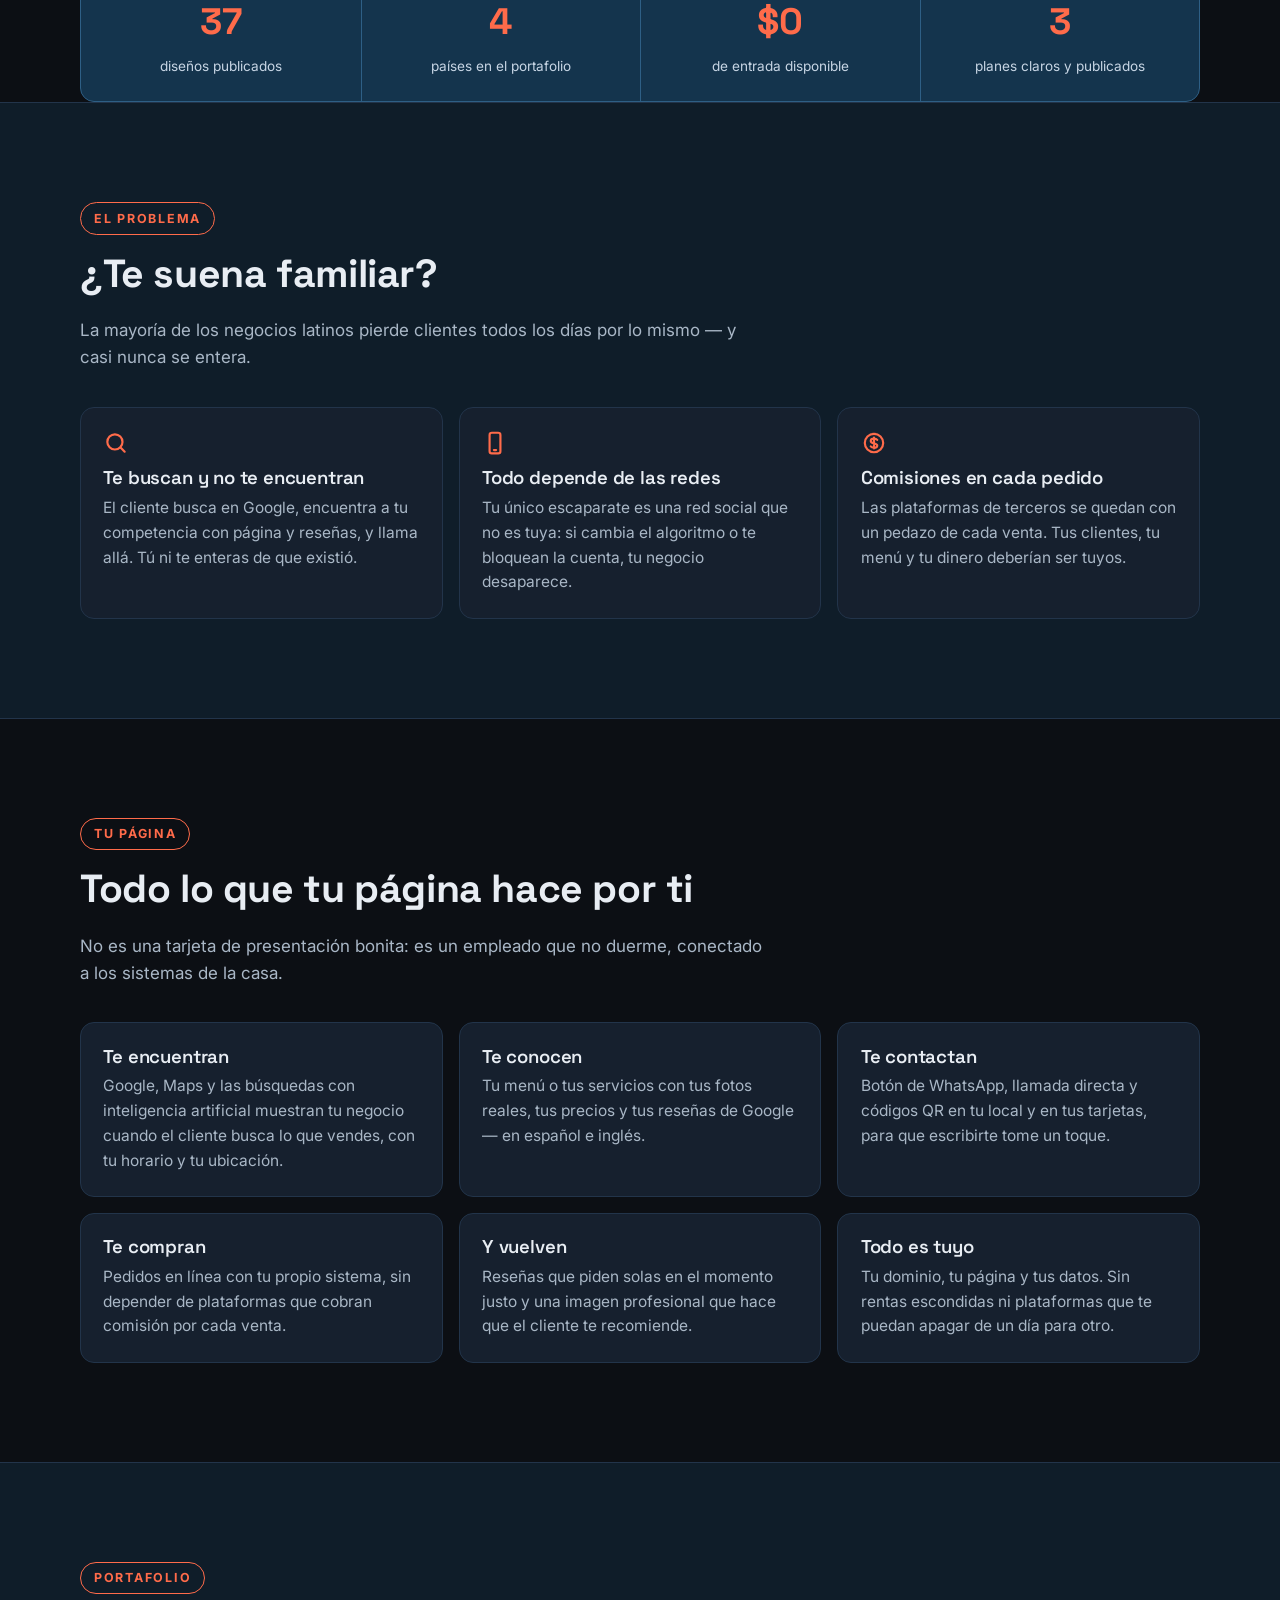
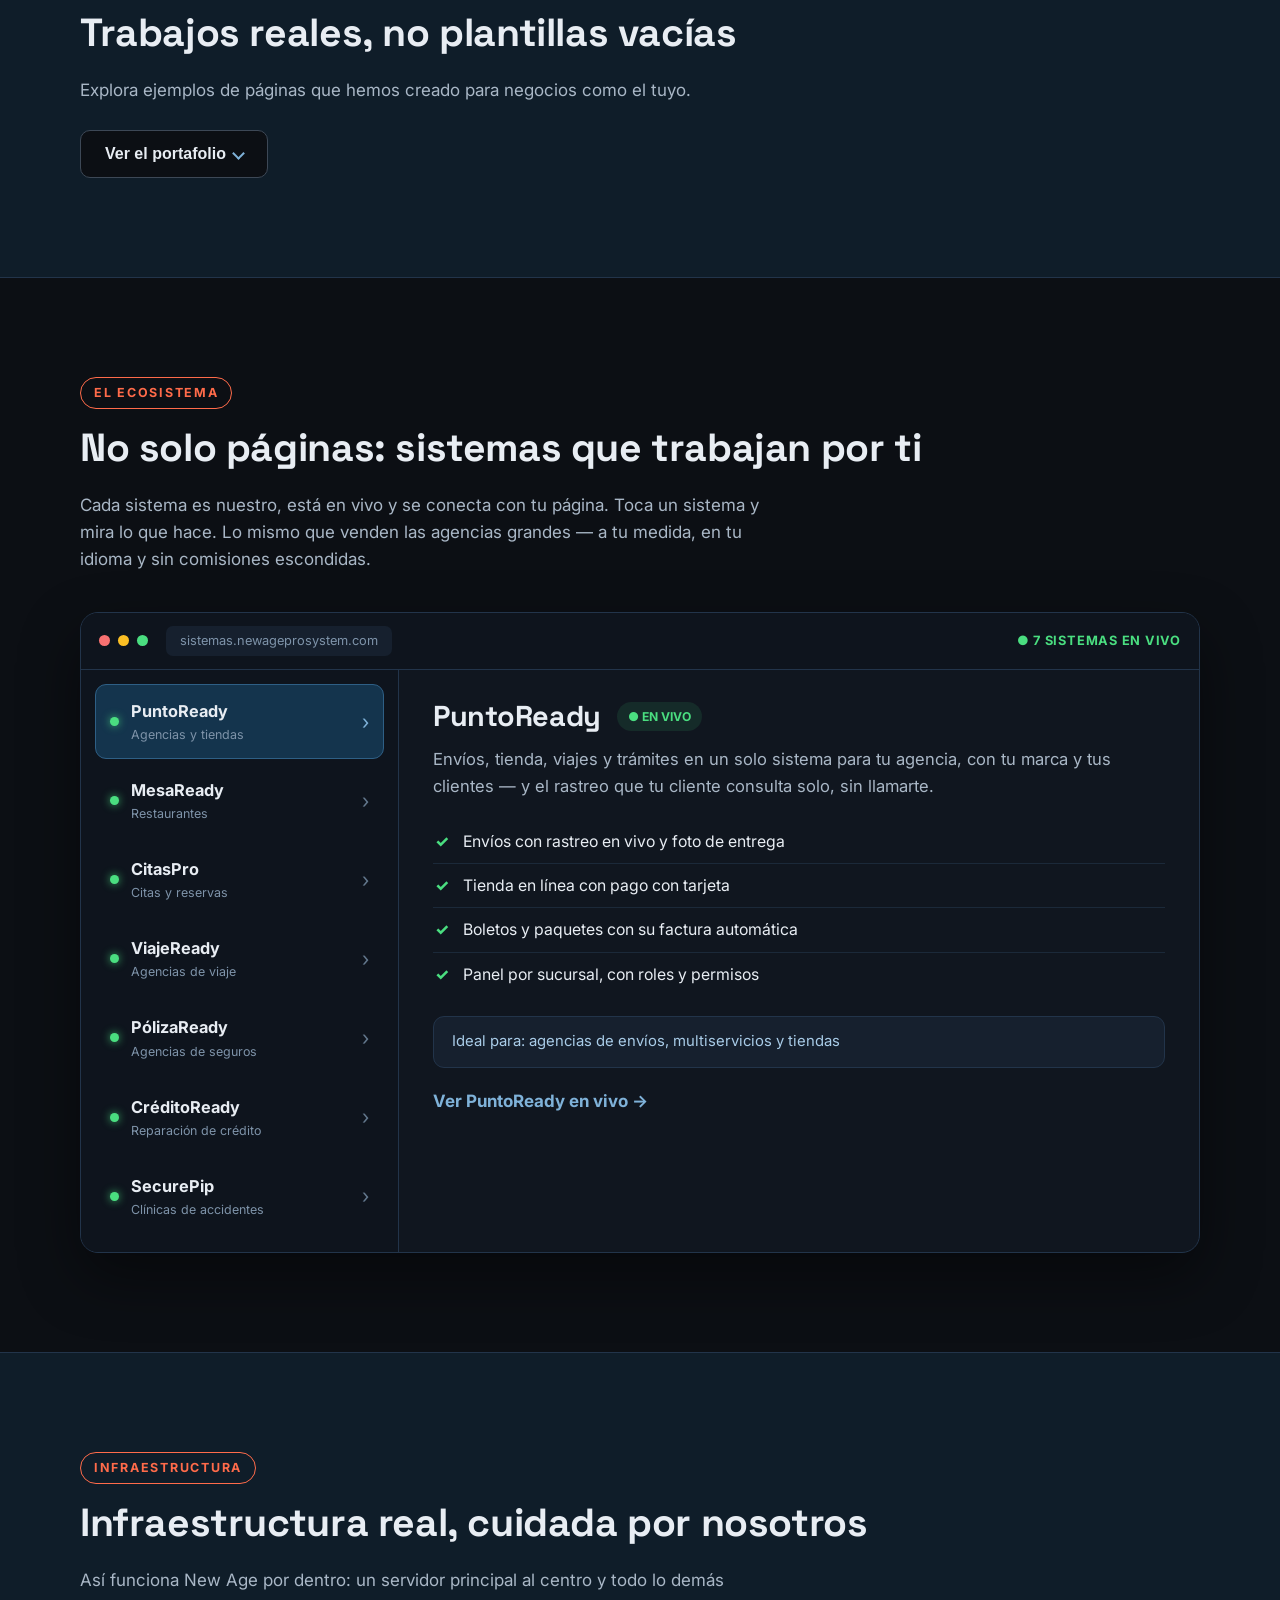
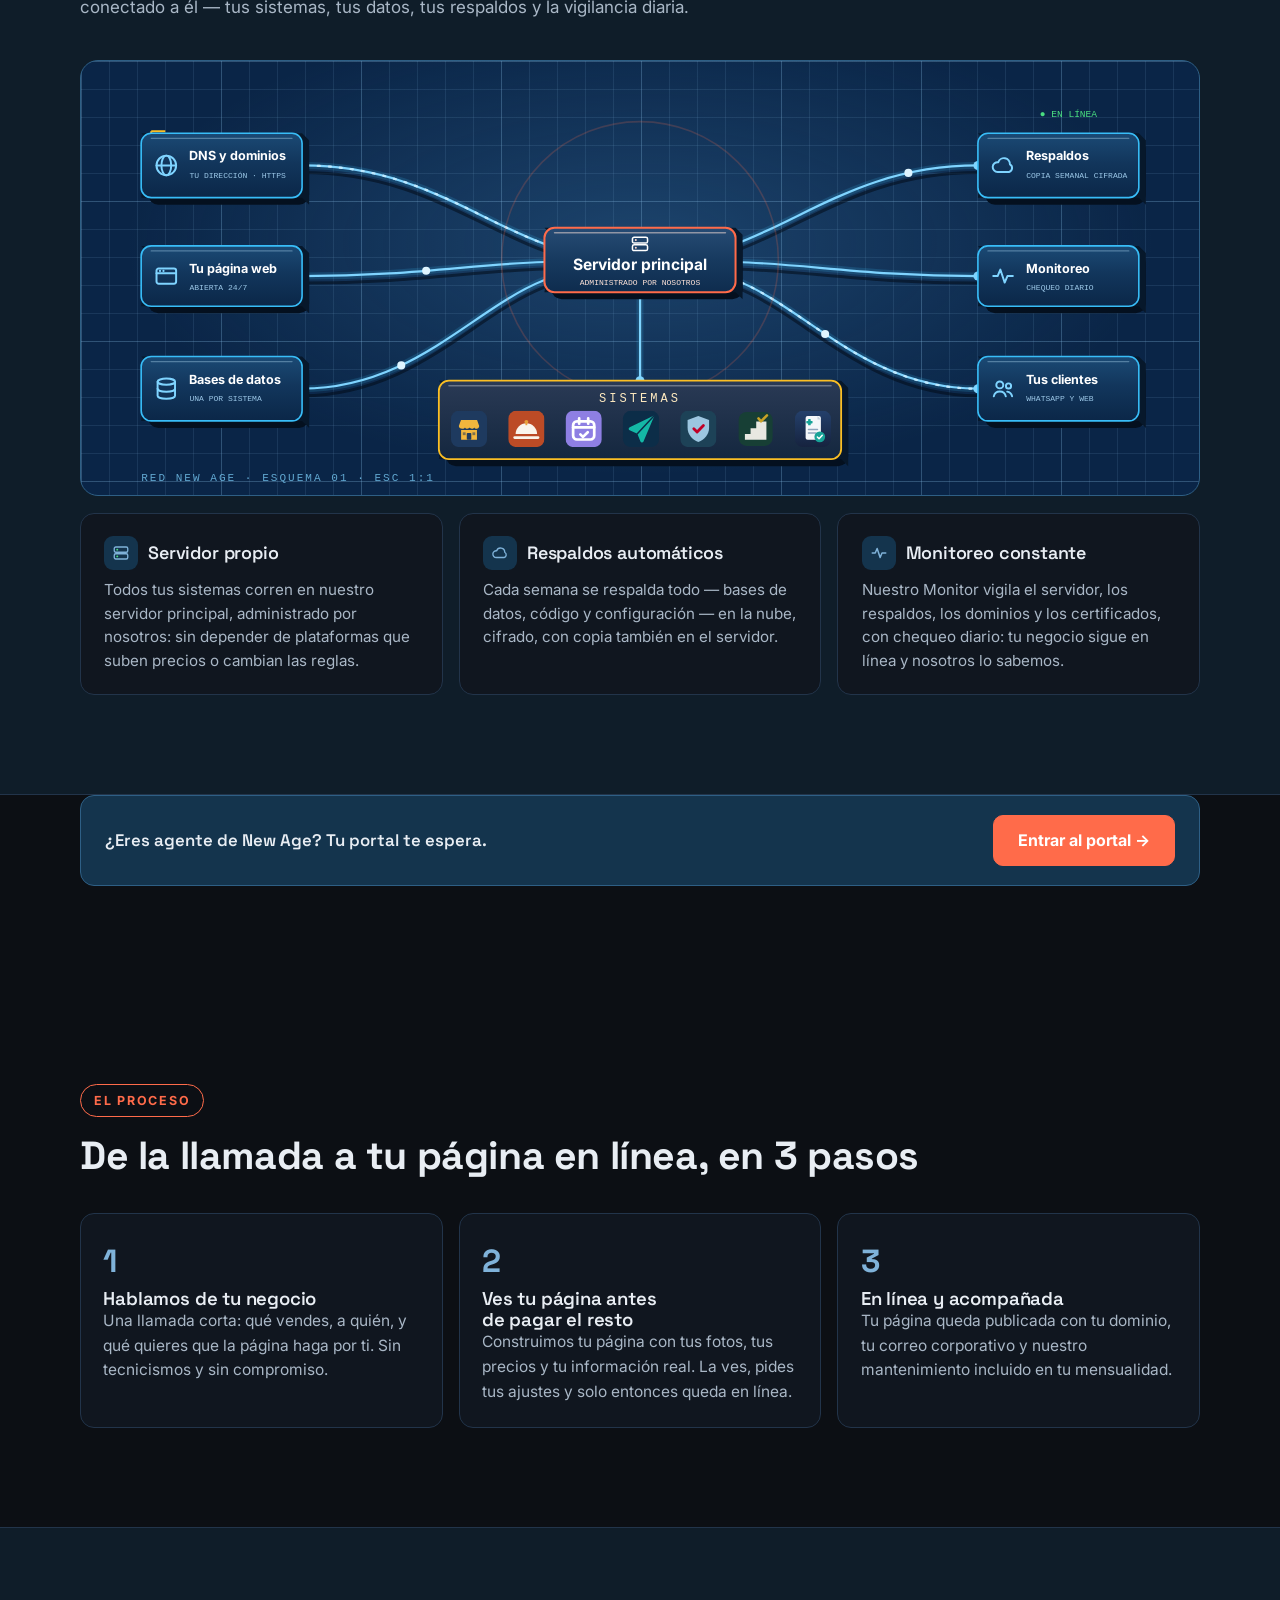
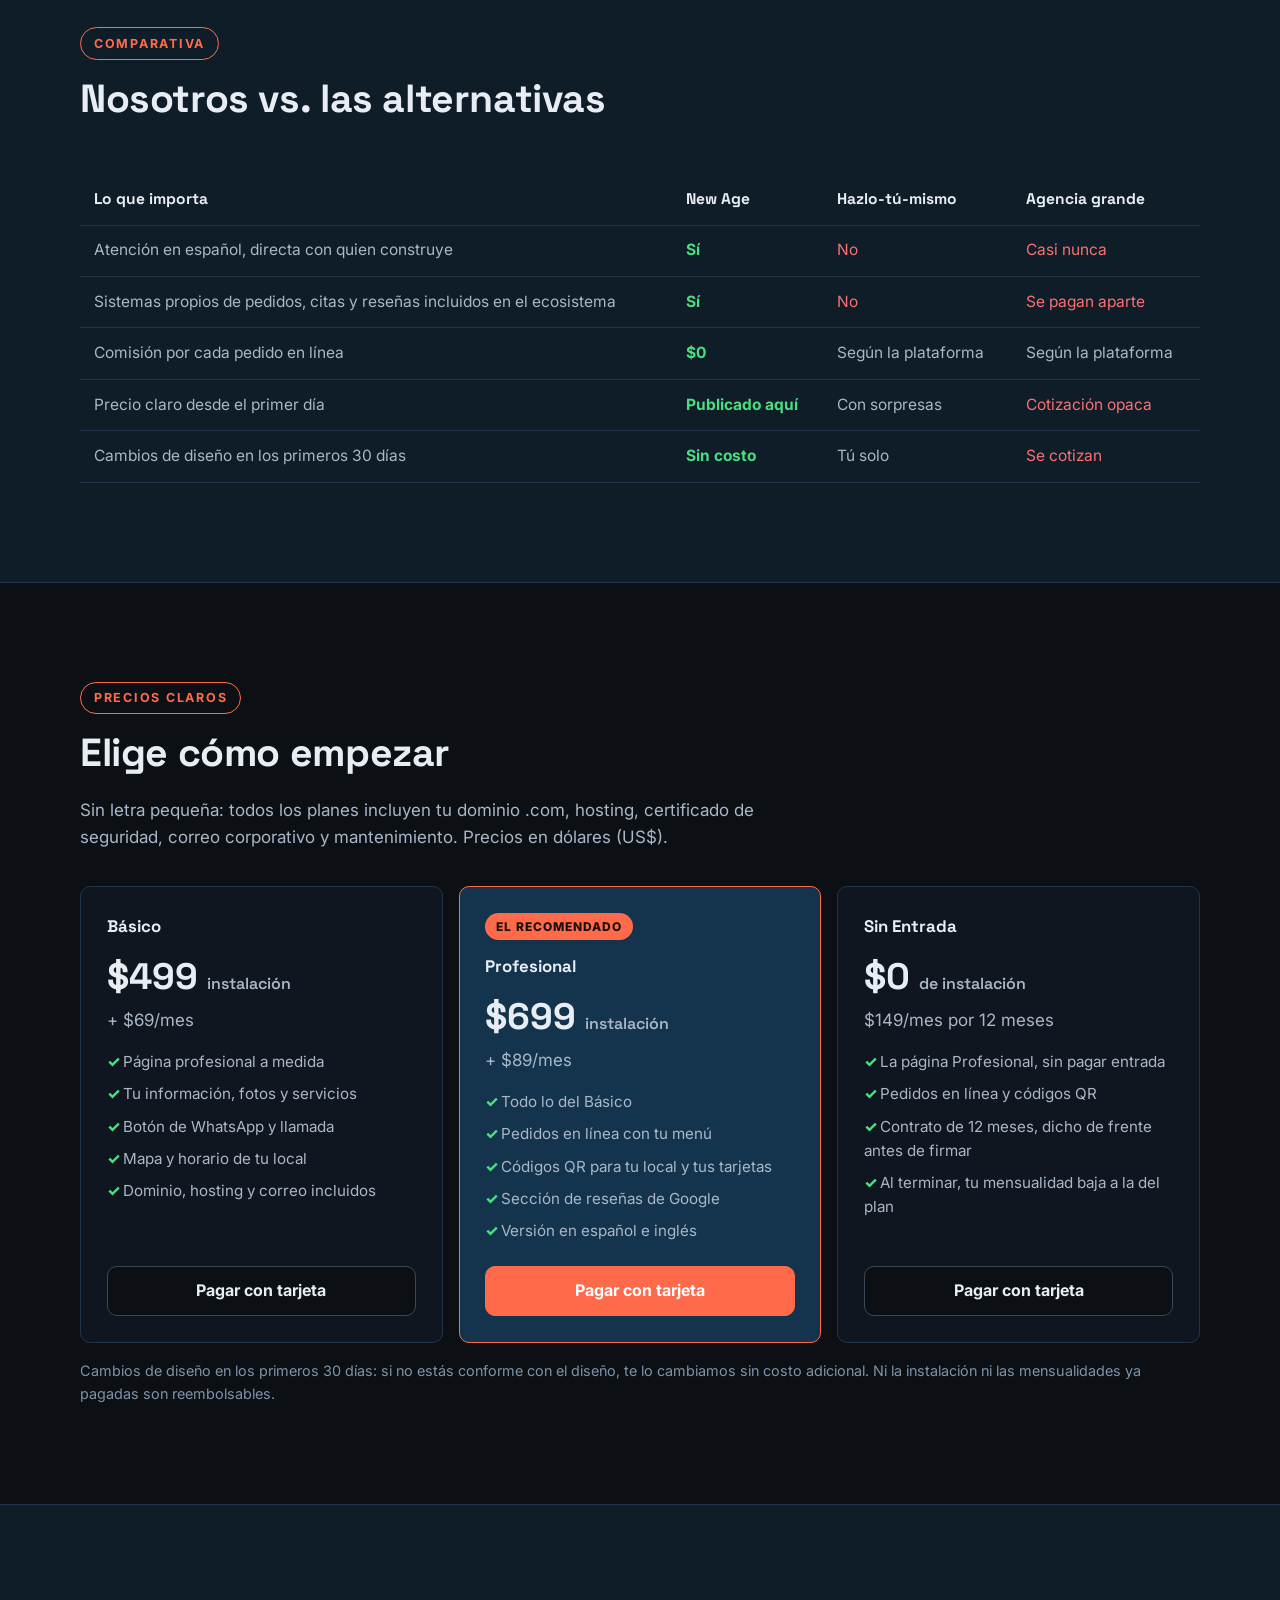
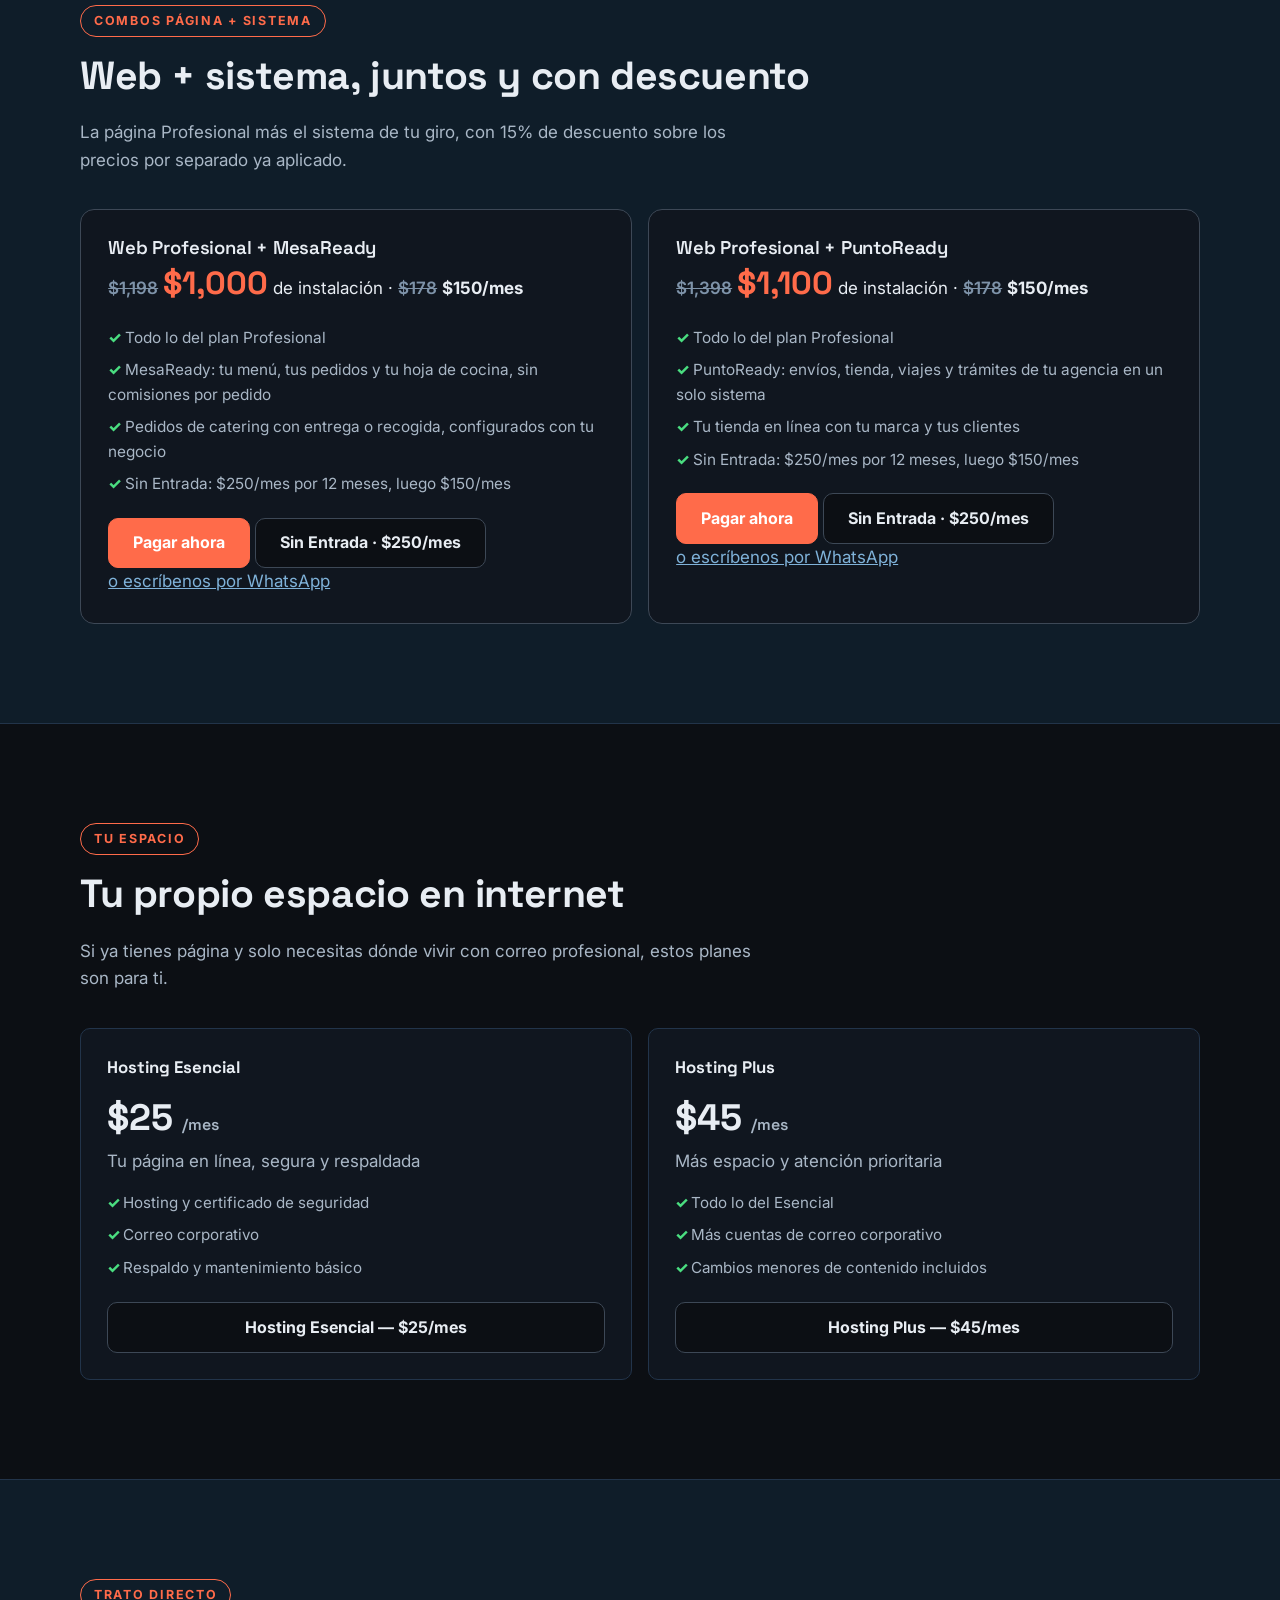
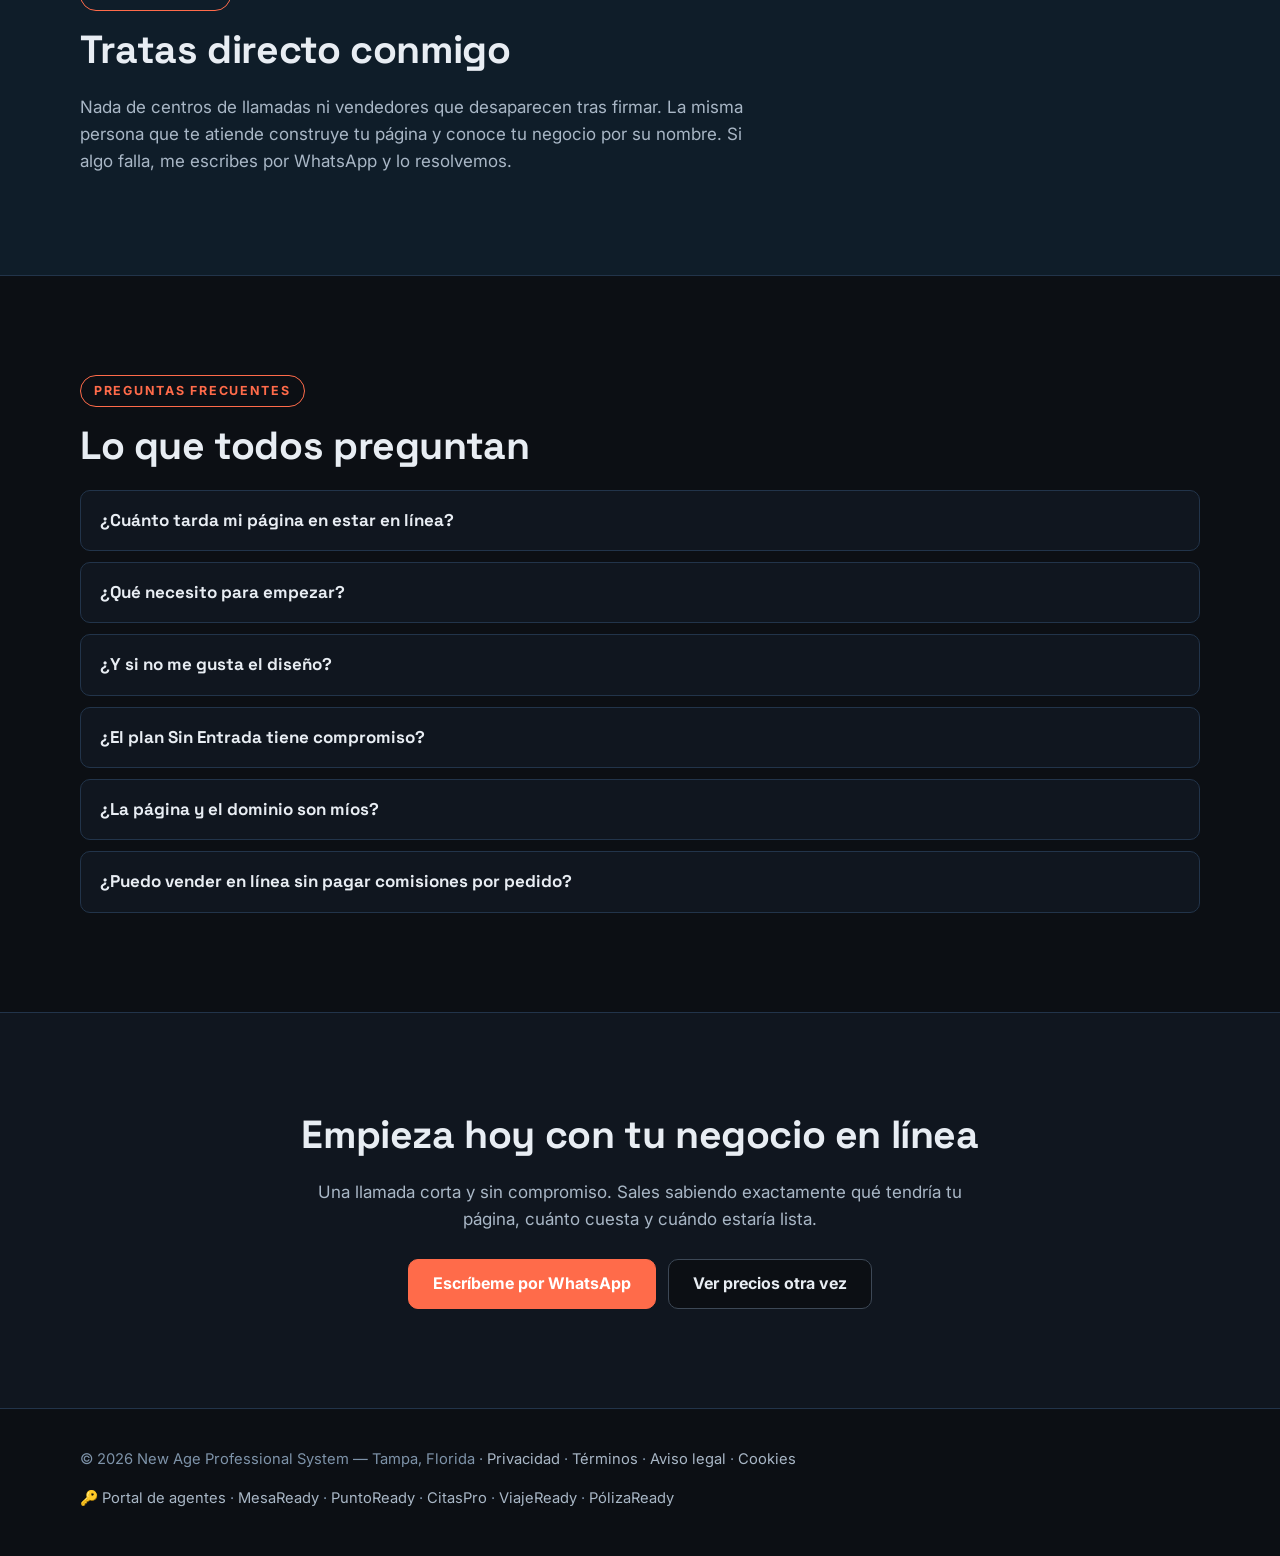
==== commit d063b981: "Portada: icono de SecurePip nuevo en el bloque de sistemas — la opción S3 elegida por Lester (2026-1" ====
--- a/index.html
+++ b/index.html
@@ -764,20 +764,15 @@
       <stop offset="0" stop-color="#24406B"/>
       <stop offset="1" stop-color="#16233F"/>
     </linearGradient>
-    <linearGradient id="shield" x1="0" y1="0" x2="0" y2="1">
-      <stop offset="0" stop-color="#1E3157"/>
-      <stop offset="1" stop-color="#0D1626"/>
-    </linearGradient>
   </defs>
   <rect width="512" height="512" rx="112" fill="url(#bg)"/>
-  <g transform="translate(128 112) scale(1)">
-    <path fill="url(#shield)" d="M128 14C150 32 177 42 209 46c0 34 0 84-19 128-18 42-62 64-62 64s-44-22-62-64C47 130 47 80 47 46c32-4 59-14 81-32Z"/>
-    <g fill="#17A398">
-      <rect x="118" y="56" width="20" height="54" rx="6"/>
-      <rect x="101" y="73" width="54" height="20" rx="6"/>
-    </g>
-    <polyline fill="none" stroke="#FFFFFF" stroke-width="22" stroke-linecap="round" stroke-linejoin="round" points="90,150 117,177 170,116"/>
-  </g></svg>
+  <rect x="152" y="72" width="216" height="336" rx="28" fill="#F4F7FA"/>
+  <path d="M320 72l48 52h-48z" fill="#C7D3E0"/>
+  <rect x="187" y="117" width="37" height="88" rx="10" fill="#17A398"/>
+  <rect x="162" y="142" width="88" height="37" rx="10" fill="#17A398"/>
+  <path d="M192 264h128M192 312h104" stroke="#8FA5BC" stroke-width="21" stroke-linecap="round"/>
+  <circle cx="352" cy="368" r="76" fill="#17A398"/>
+  <path d="M318 370l24 24 45-48" fill="none" stroke="#FFFFFF" stroke-width="21" stroke-linecap="round" stroke-linejoin="round"/></svg>
         </g>
       </svg>
     </div>
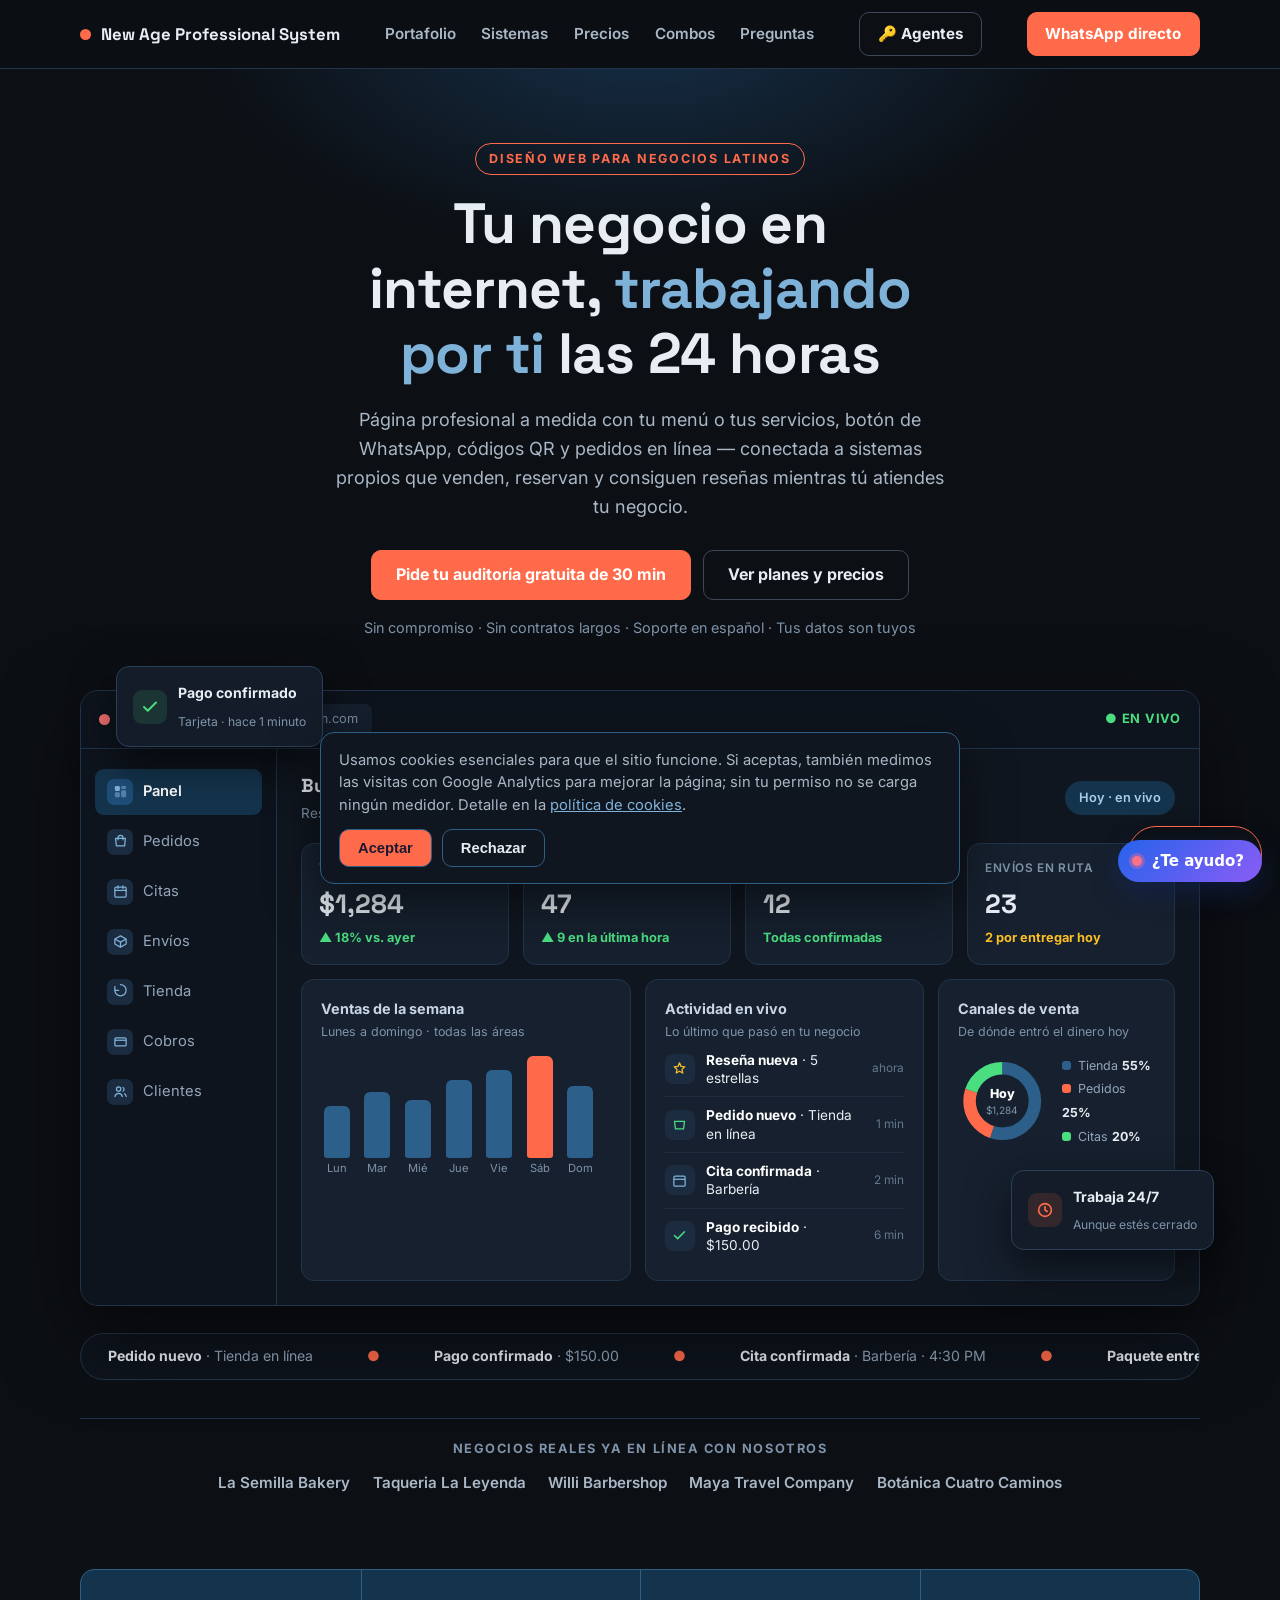
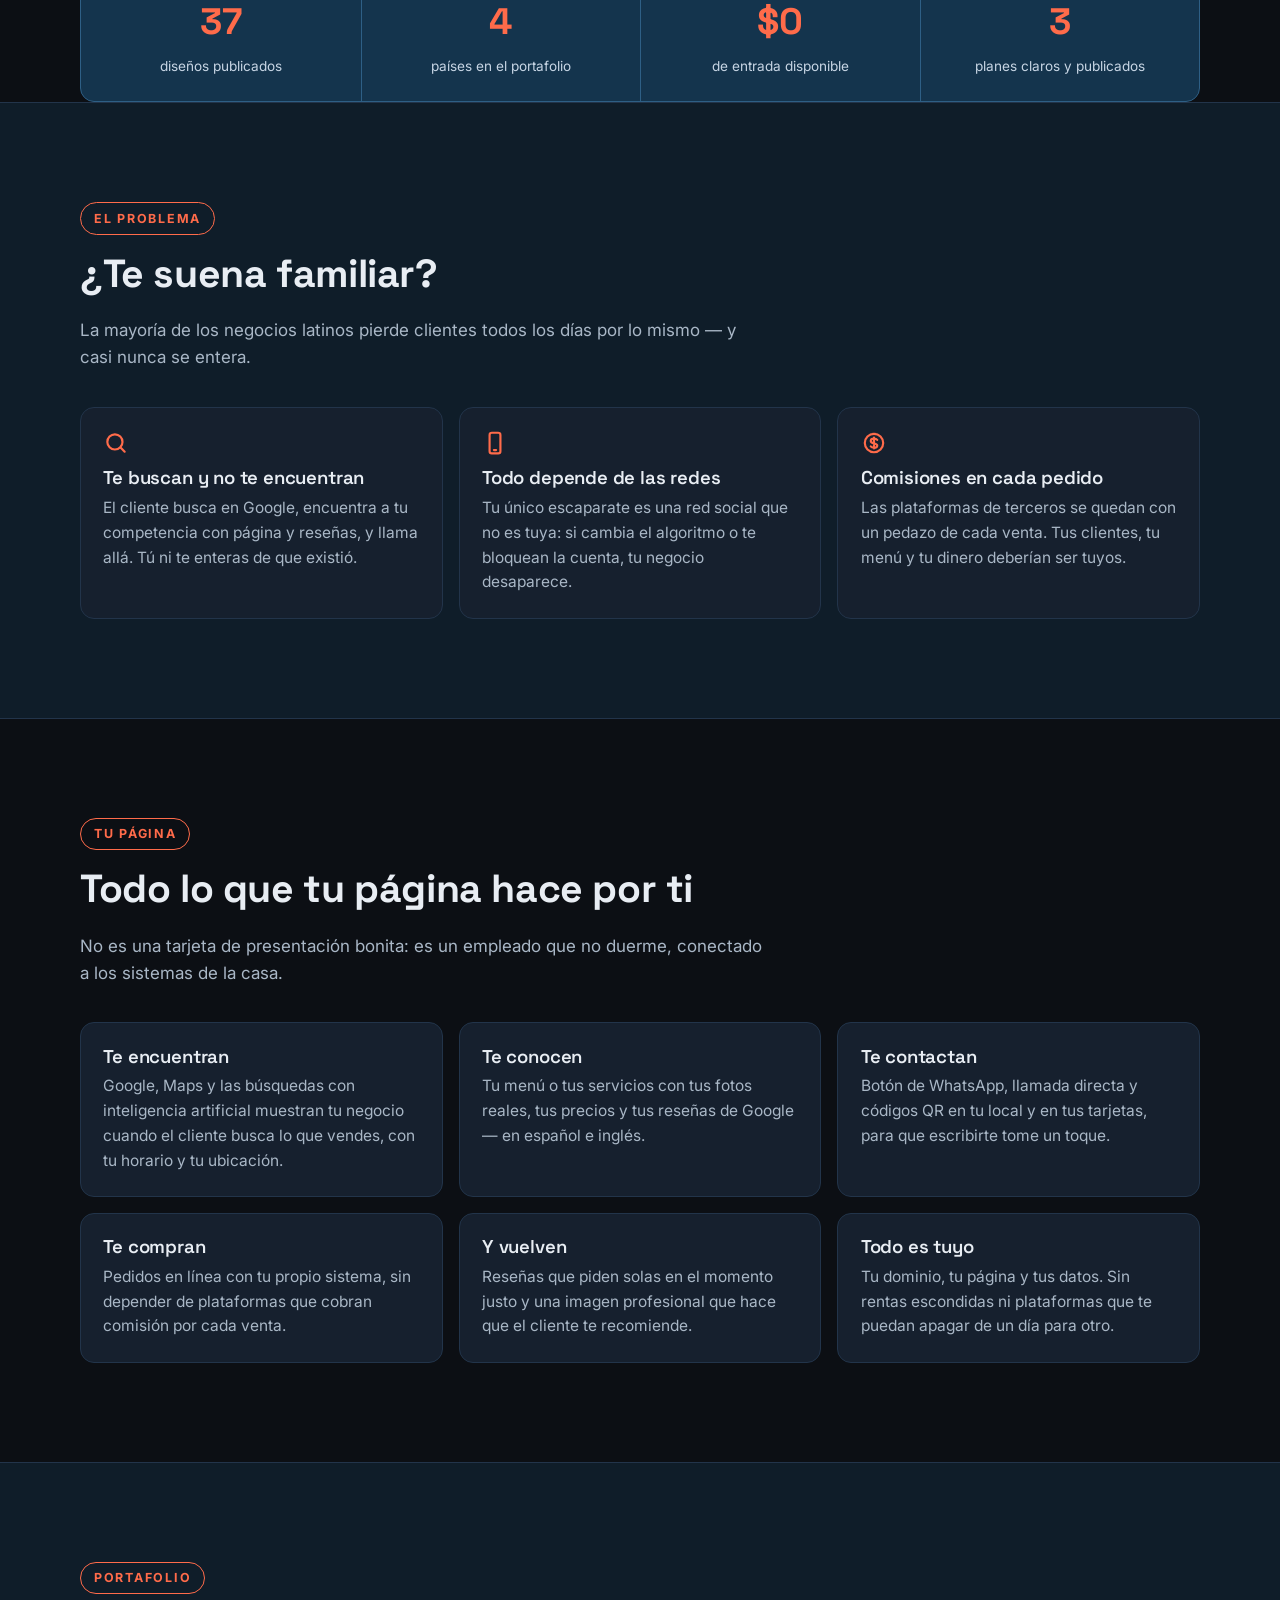
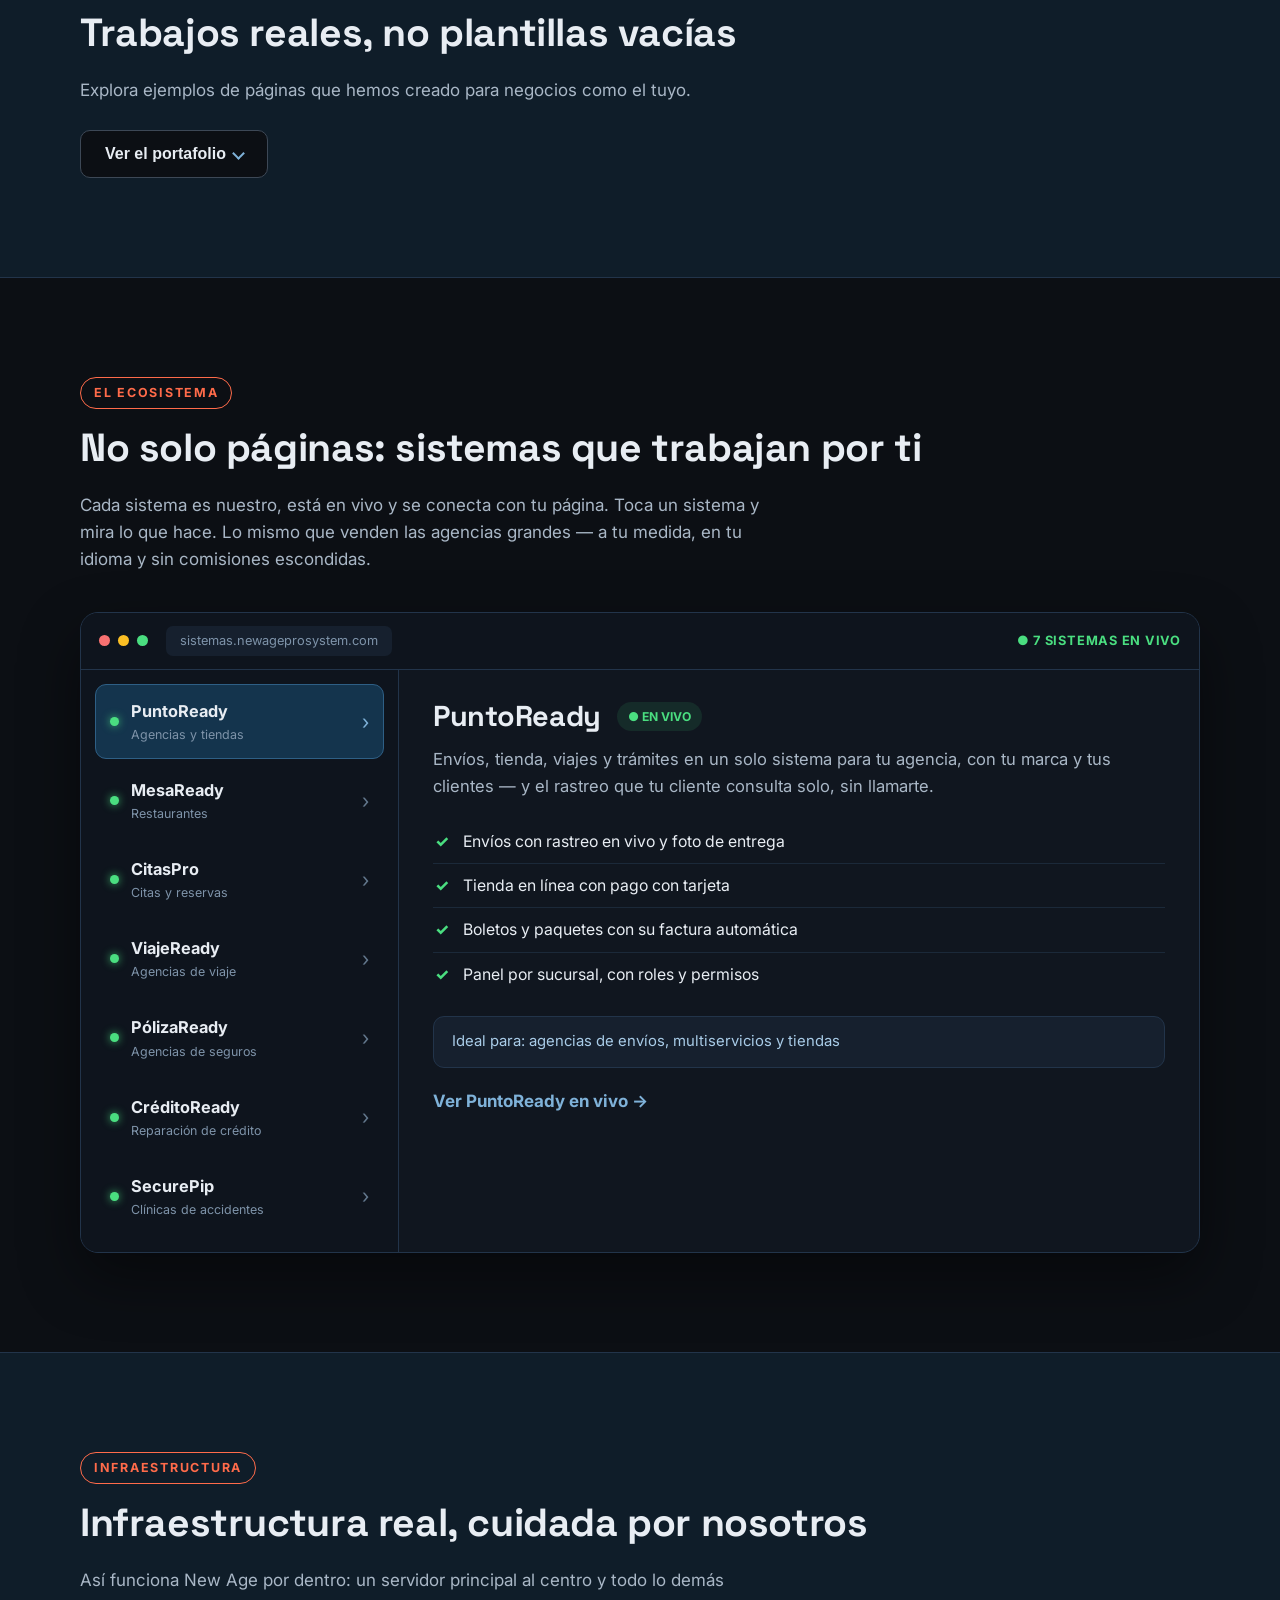
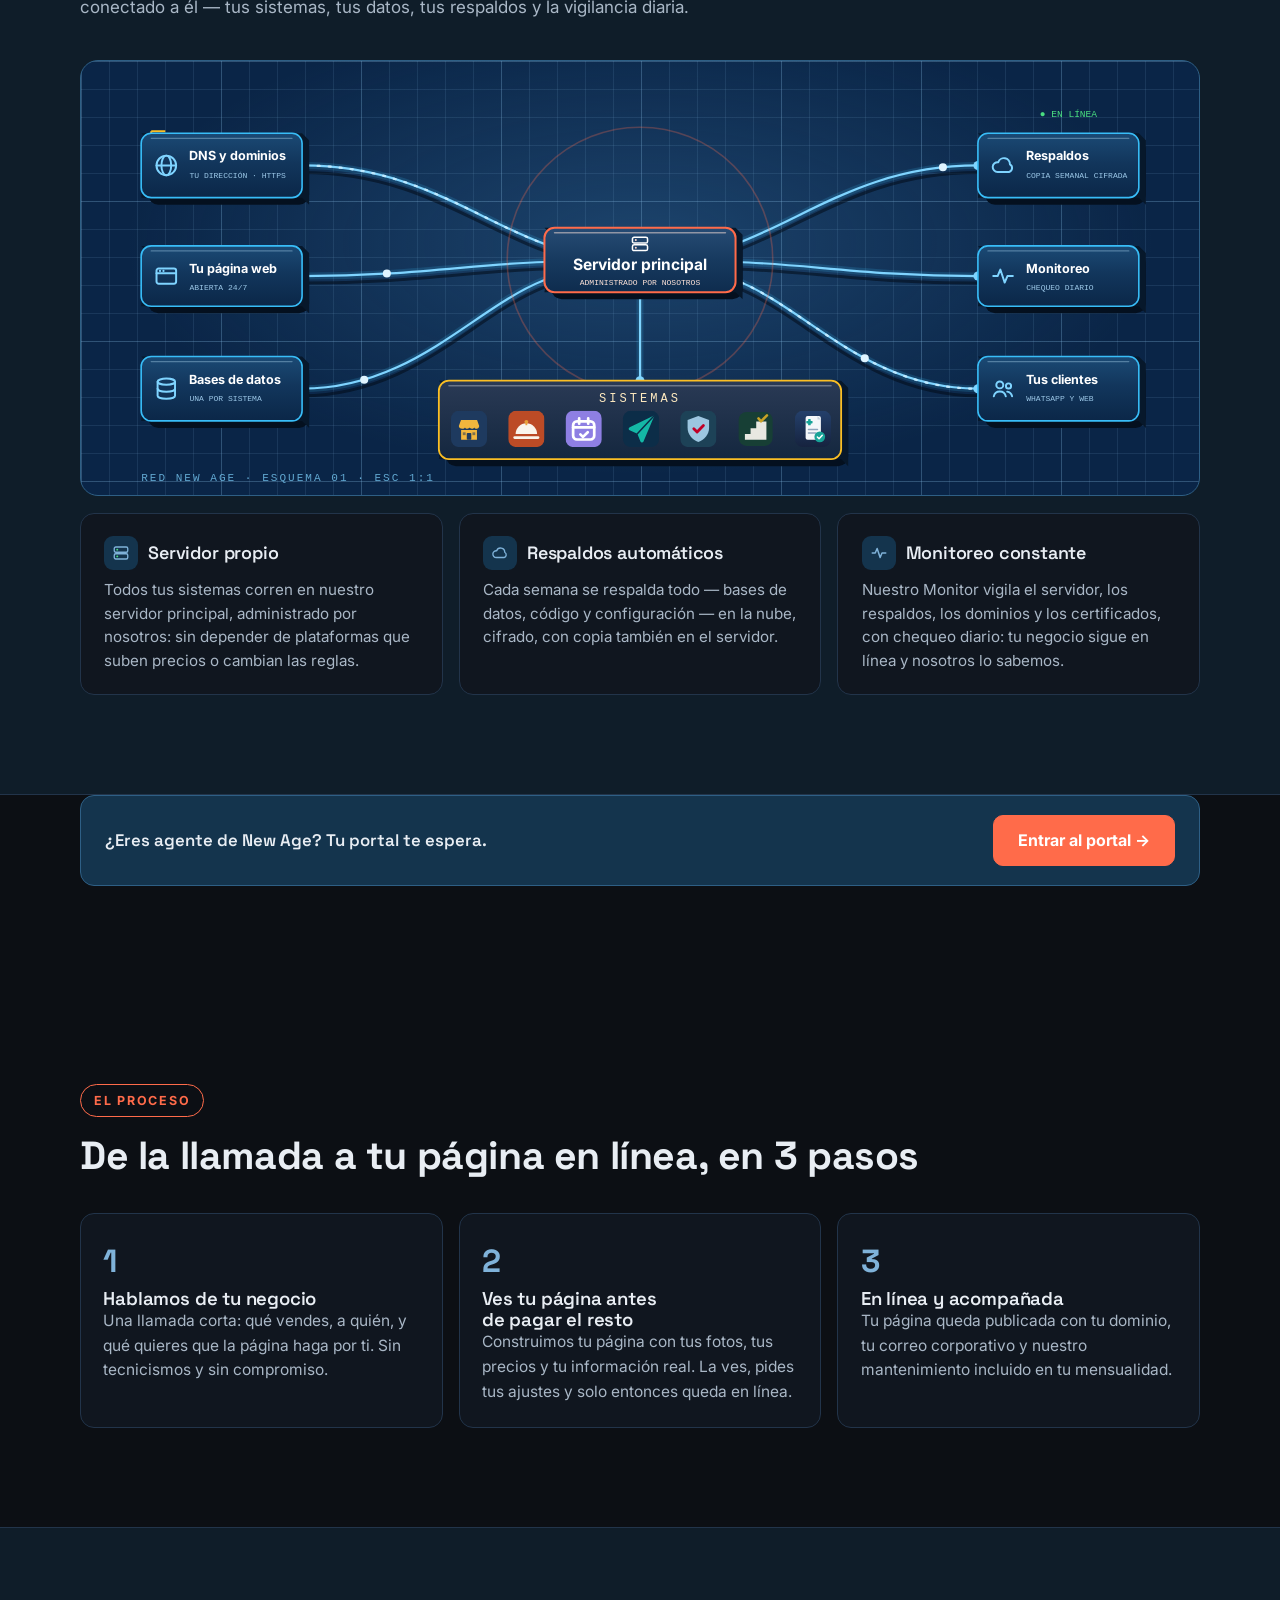
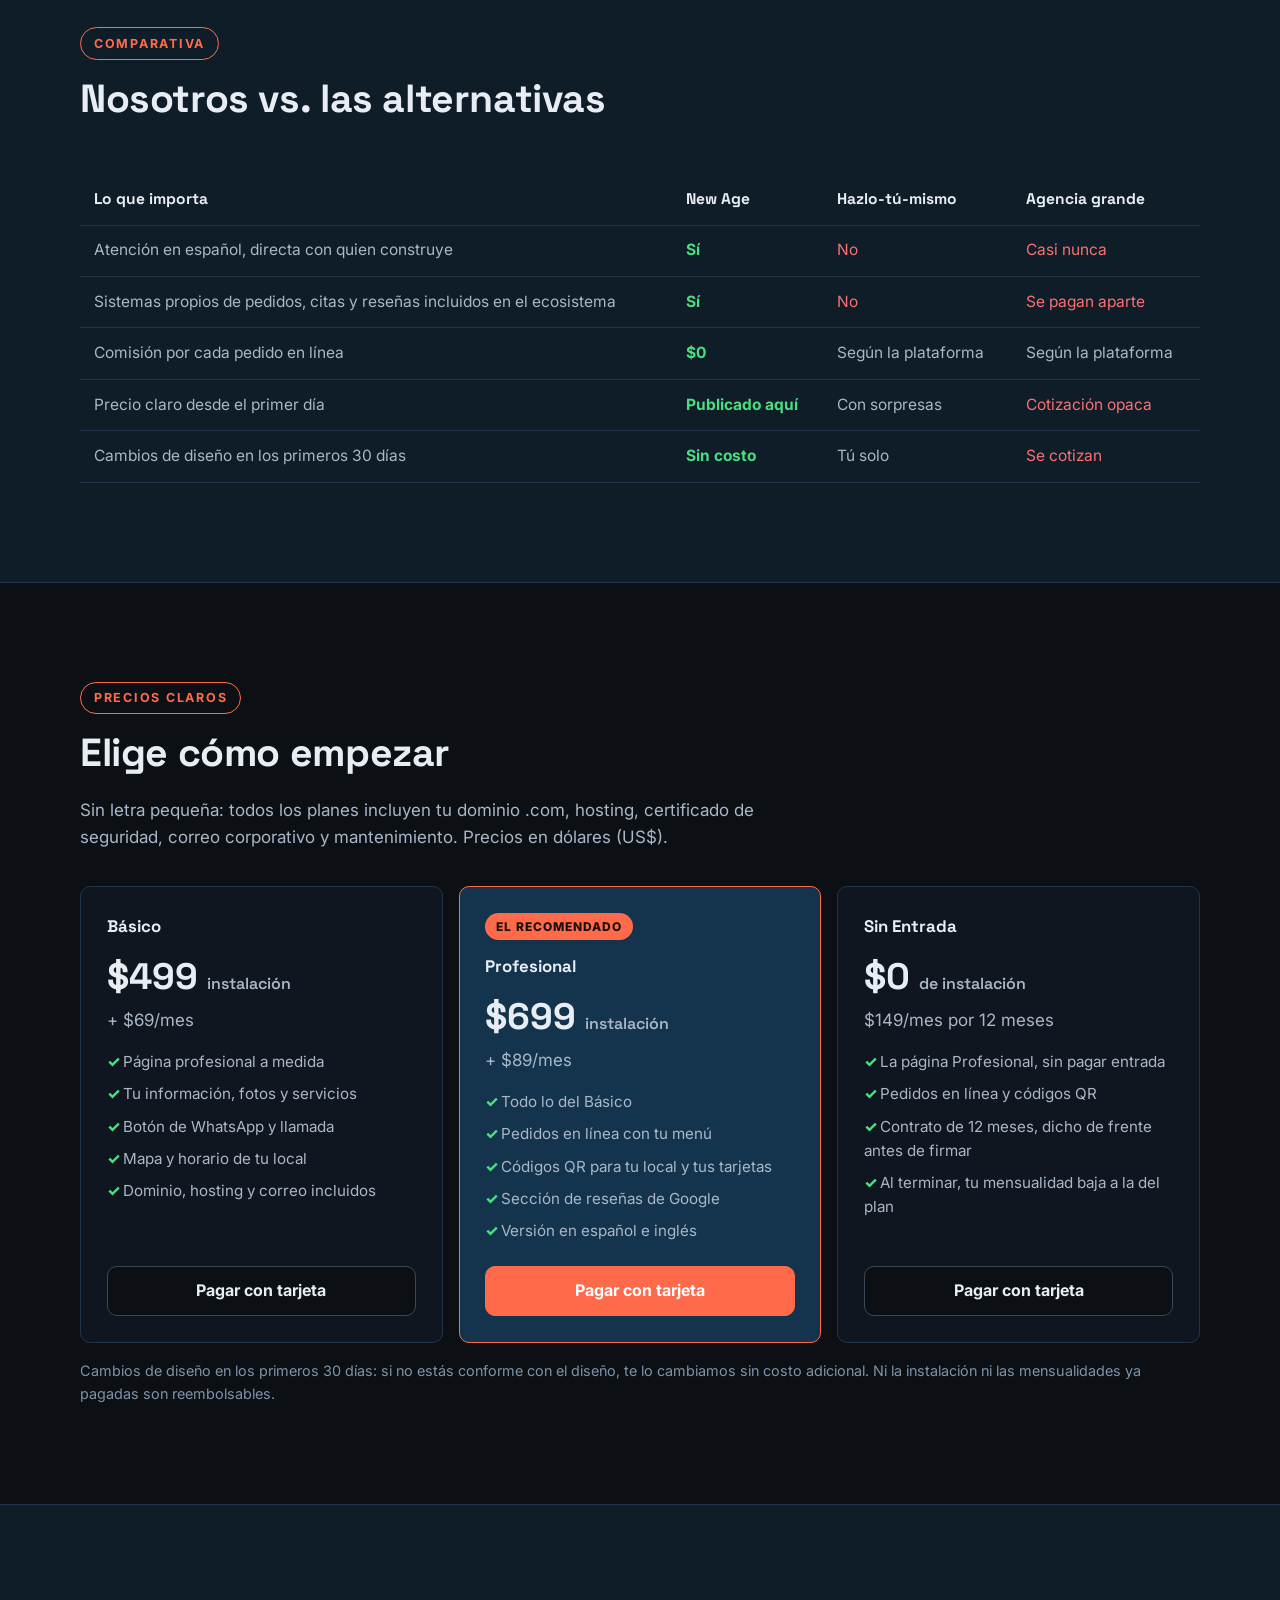
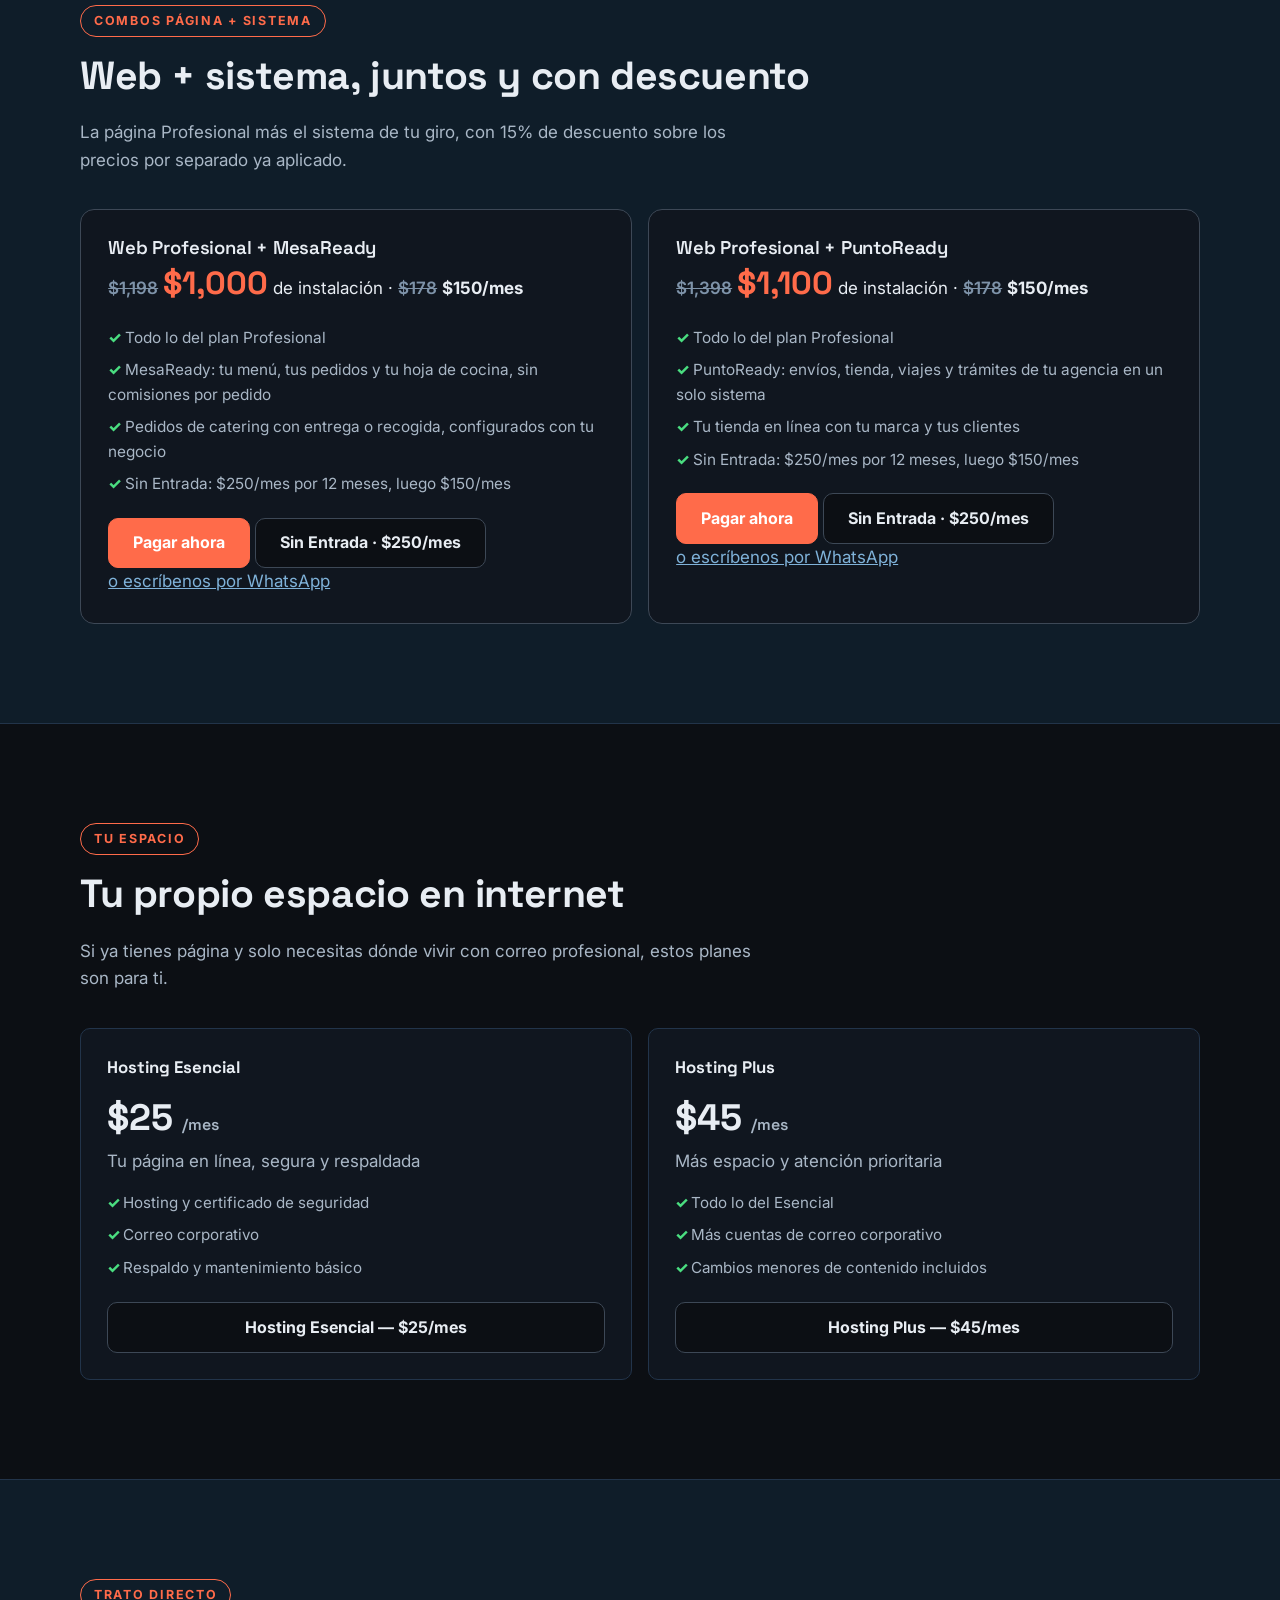
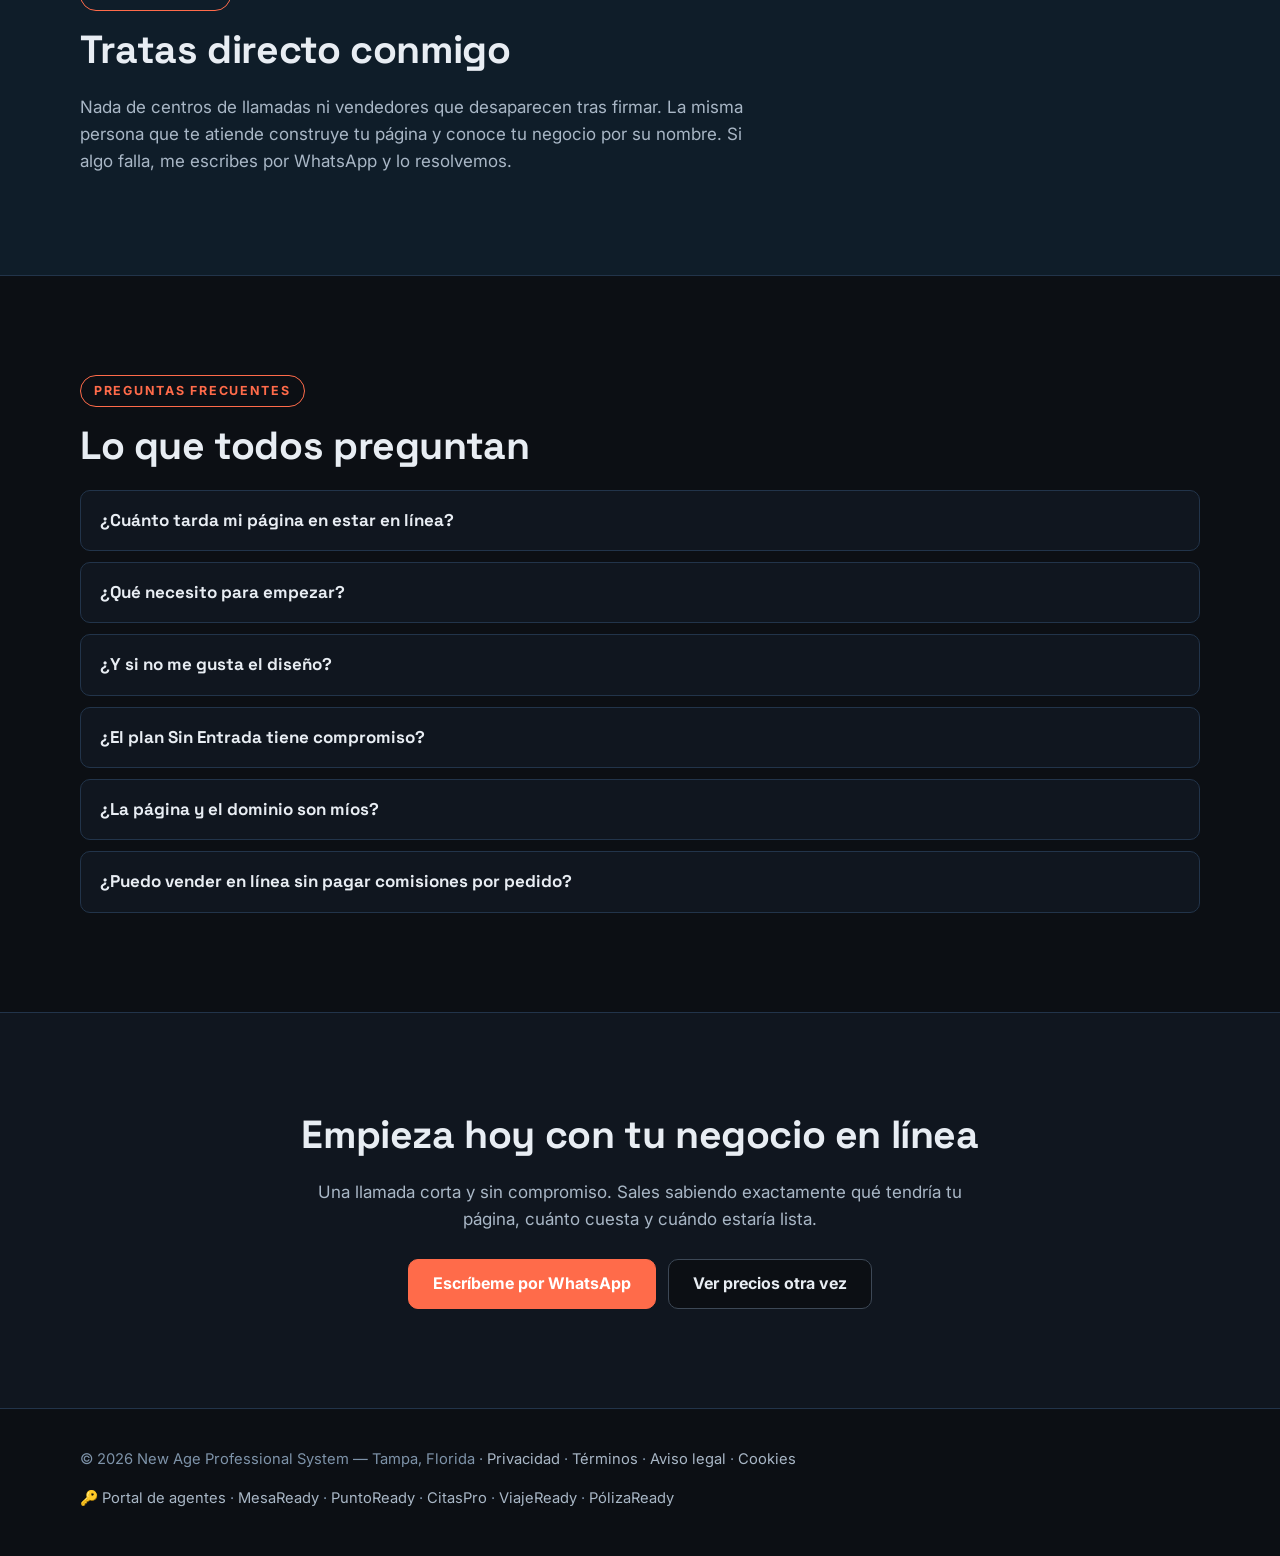
==== commit 1e6a2bd1: "Marca nueva: logo Q — El Núcleo aprobado por Lester (2026-11-25). Favicon nuevo (SVG con los 8 módul" ====
--- a/index.html
+++ b/index.html
@@ -18,6 +18,8 @@
 <meta name="twitter:description" content="Página web profesional para tu negocio: diseño a medida, menú online, WhatsApp, códigos QR y delivery. Desde $499 o $0 de entrada.">
 <meta name="twitter:image" content="https://www.newageprosystem.com/og-image.png">
 <link rel="icon" type="image/svg+xml" href="/favicon.svg">
+<link rel="icon" type="image/x-icon" href="/favicon.ico">
+<link rel="apple-touch-icon" href="/apple-touch-icon.png">
 <link rel="preconnect" href="https://fonts.googleapis.com">
 <link rel="preconnect" href="https://fonts.gstatic.com" crossorigin>
 <link href="https://fonts.googleapis.com/css2?family=Space+Grotesk:wght@500;600;700&family=Inter:wght@400;500;600;700;800&display=swap" rel="stylesheet">
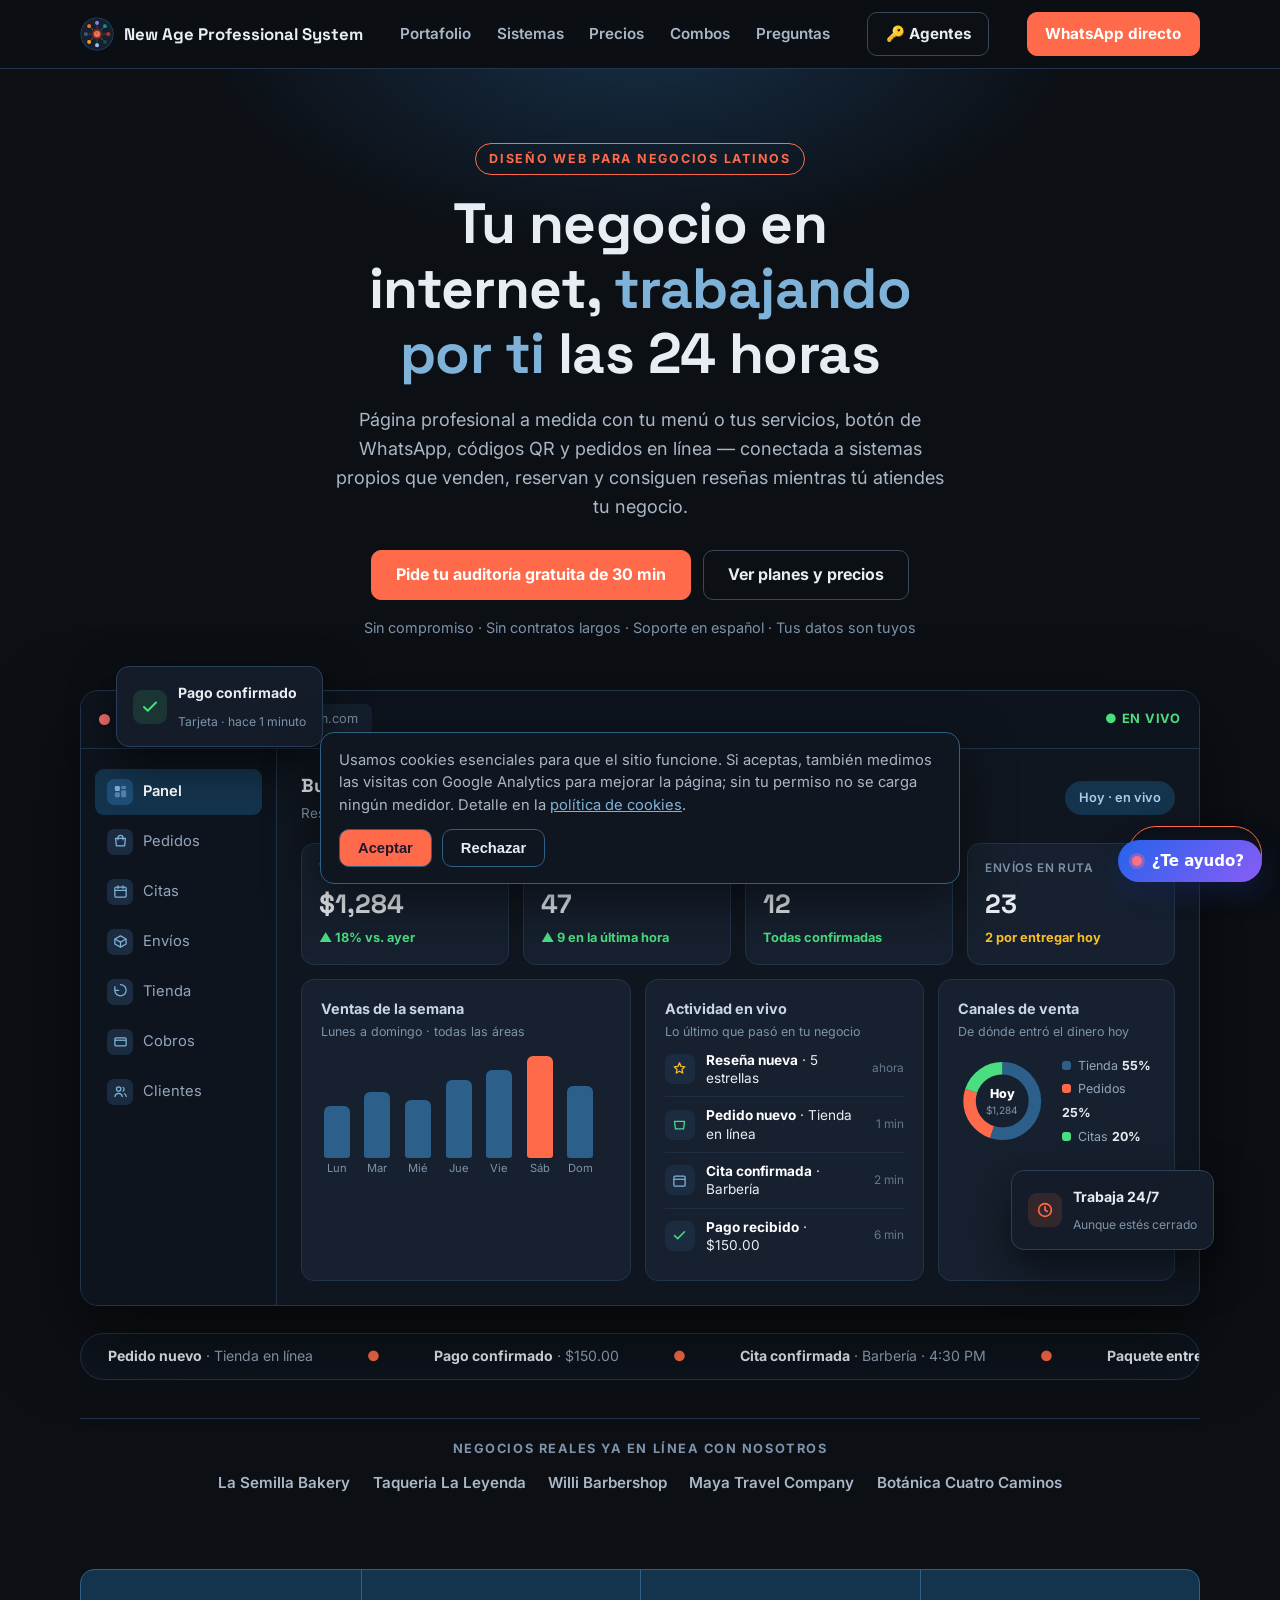
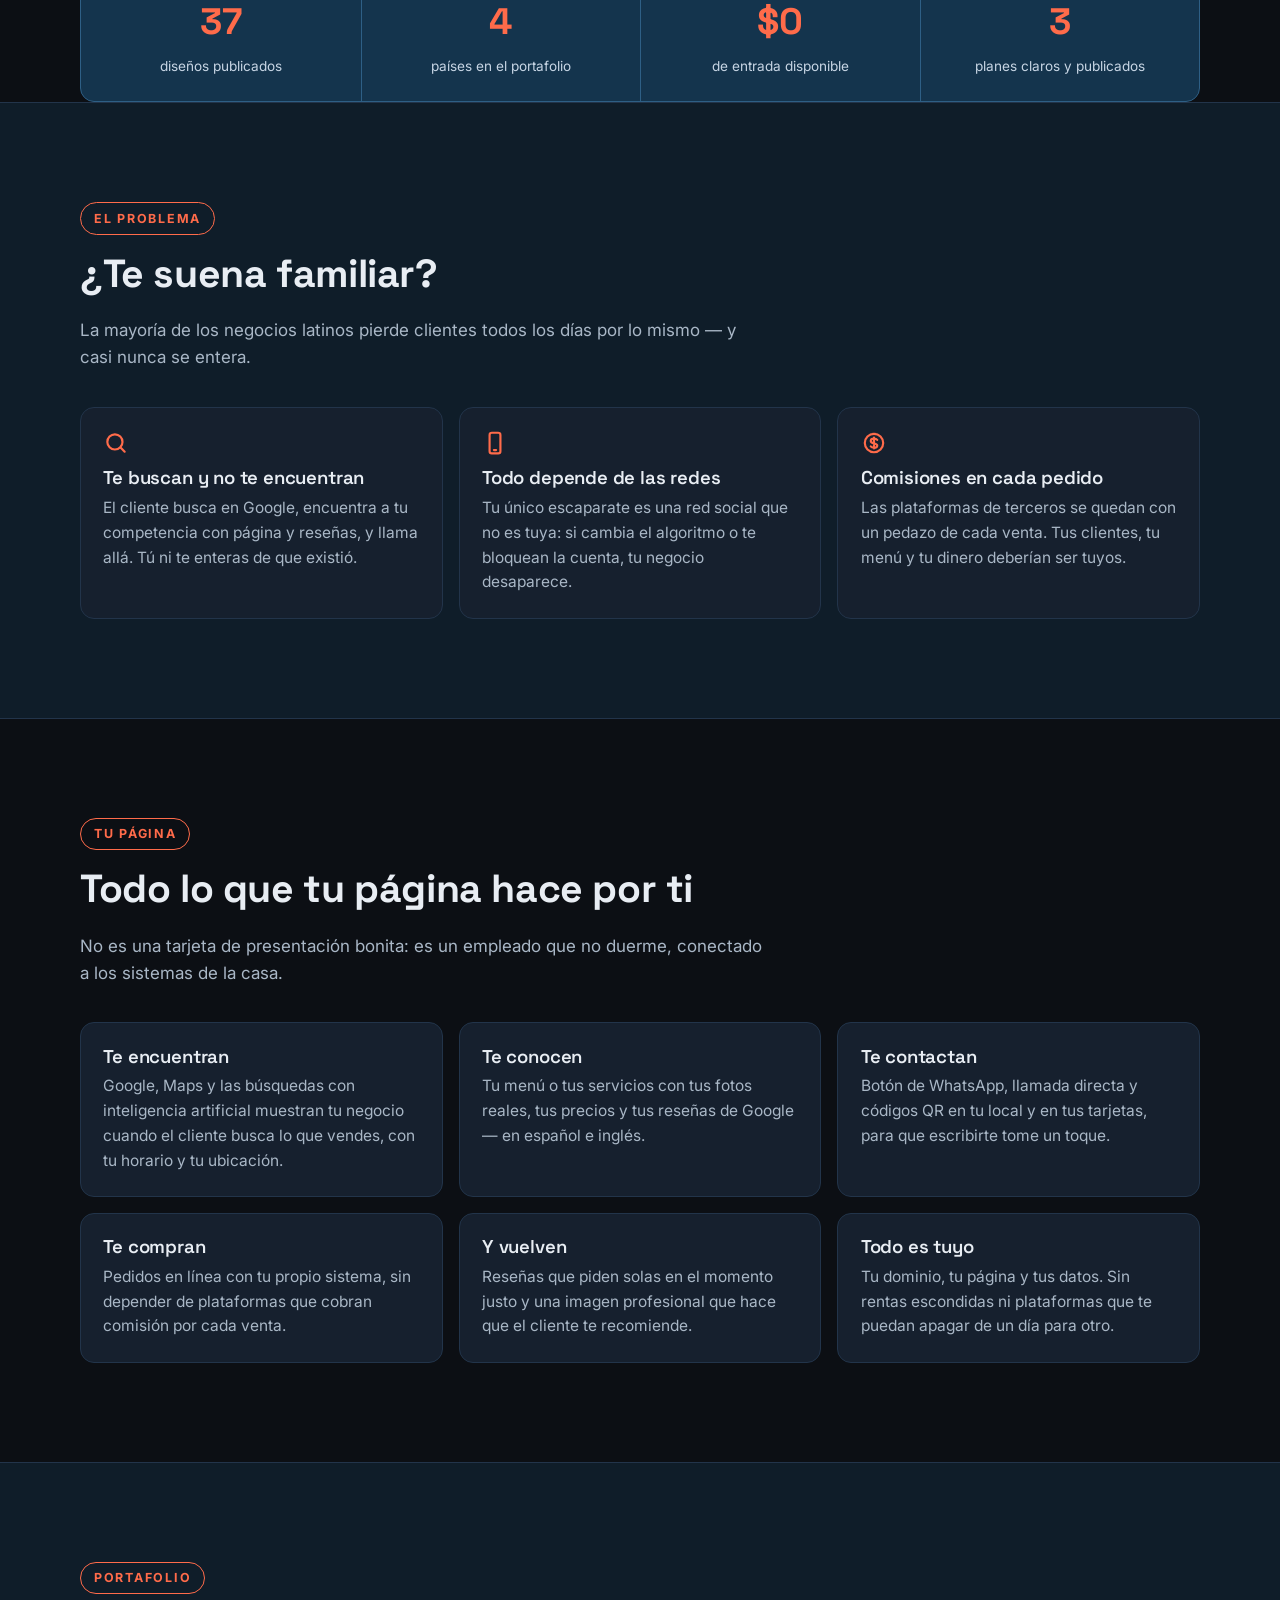
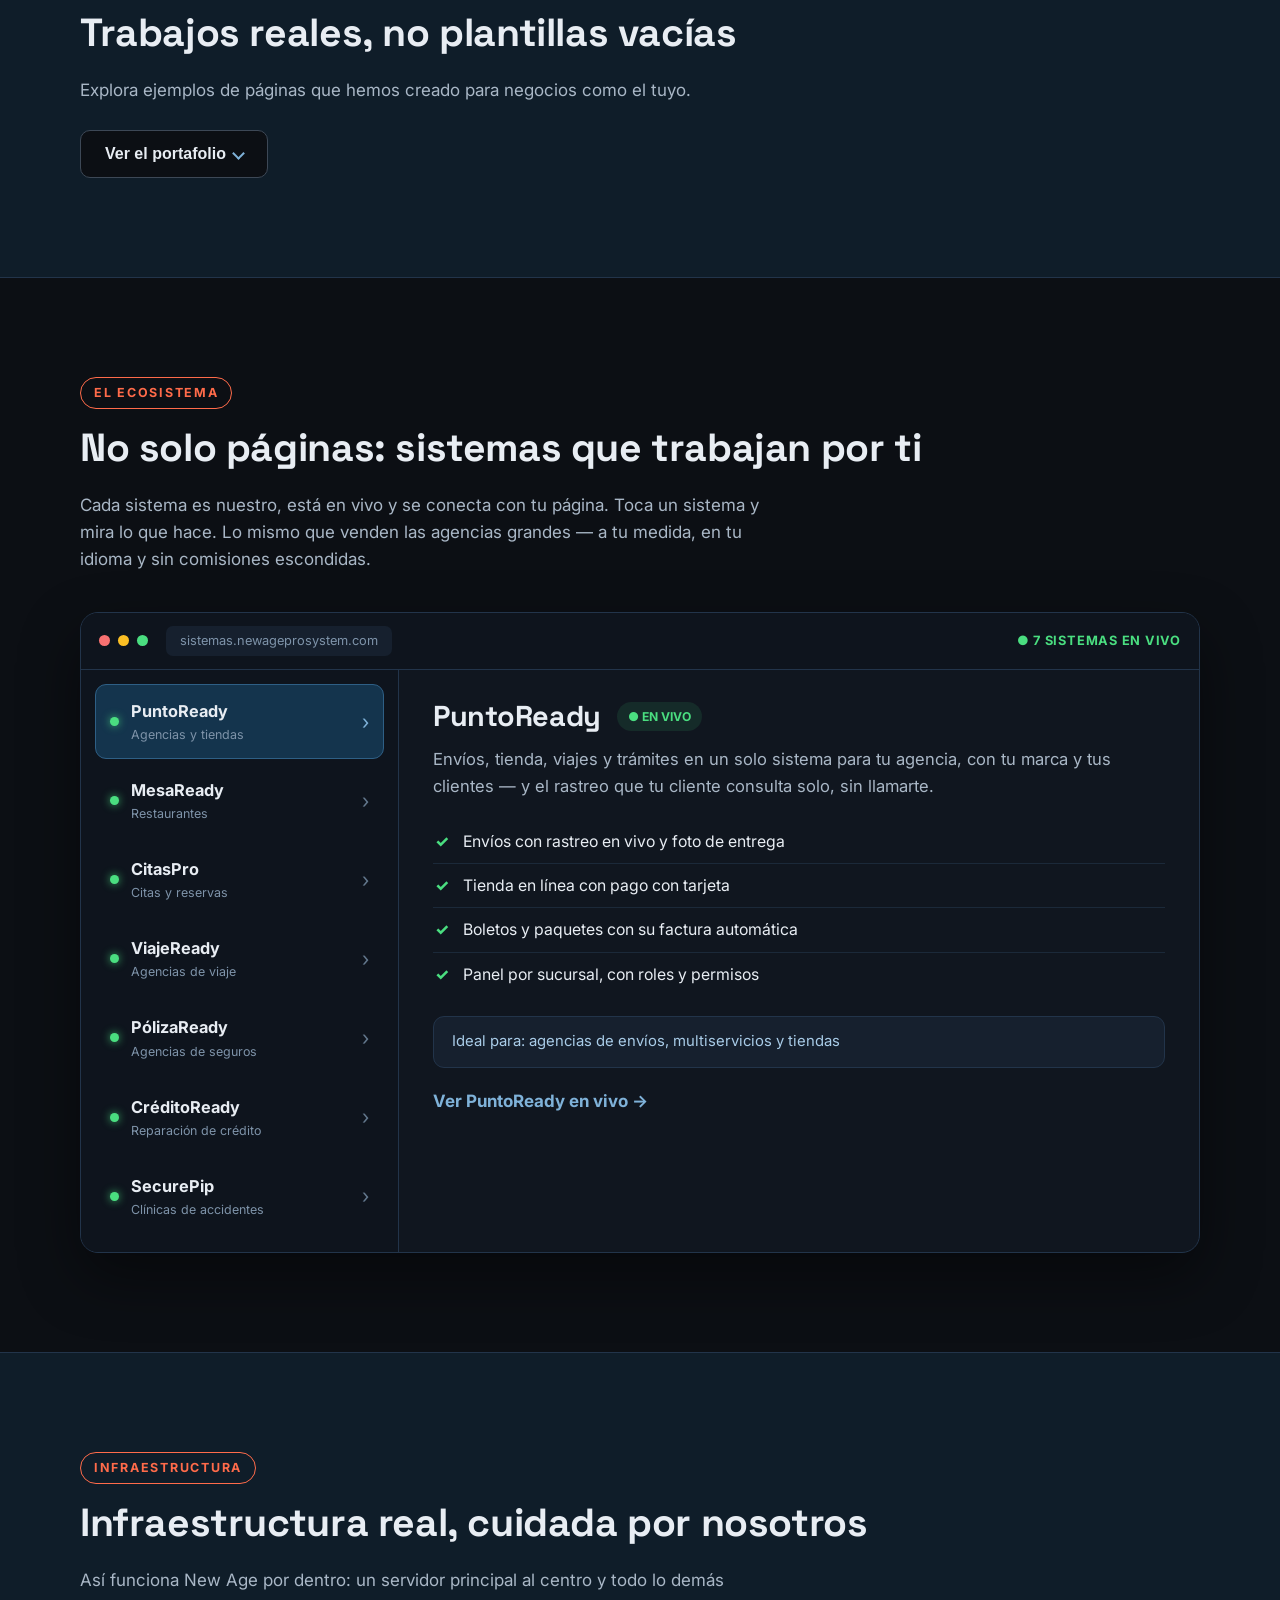
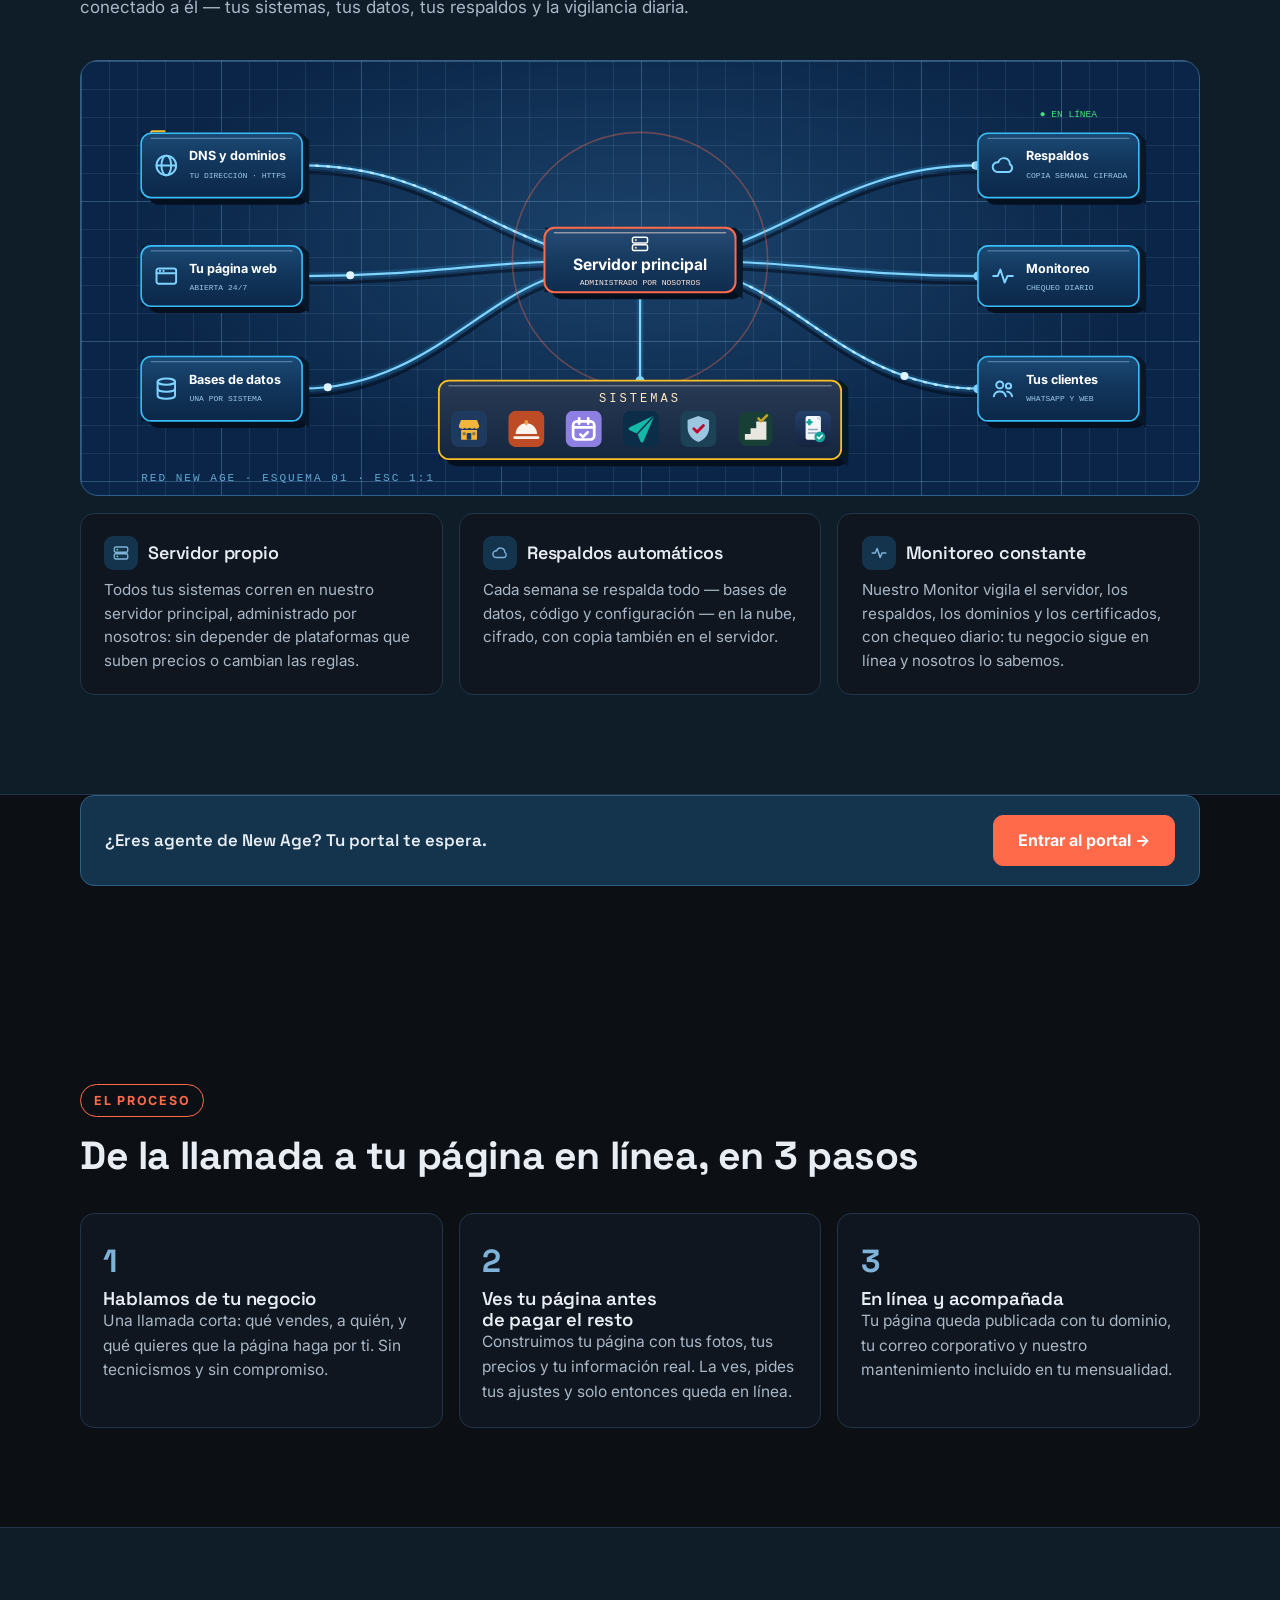
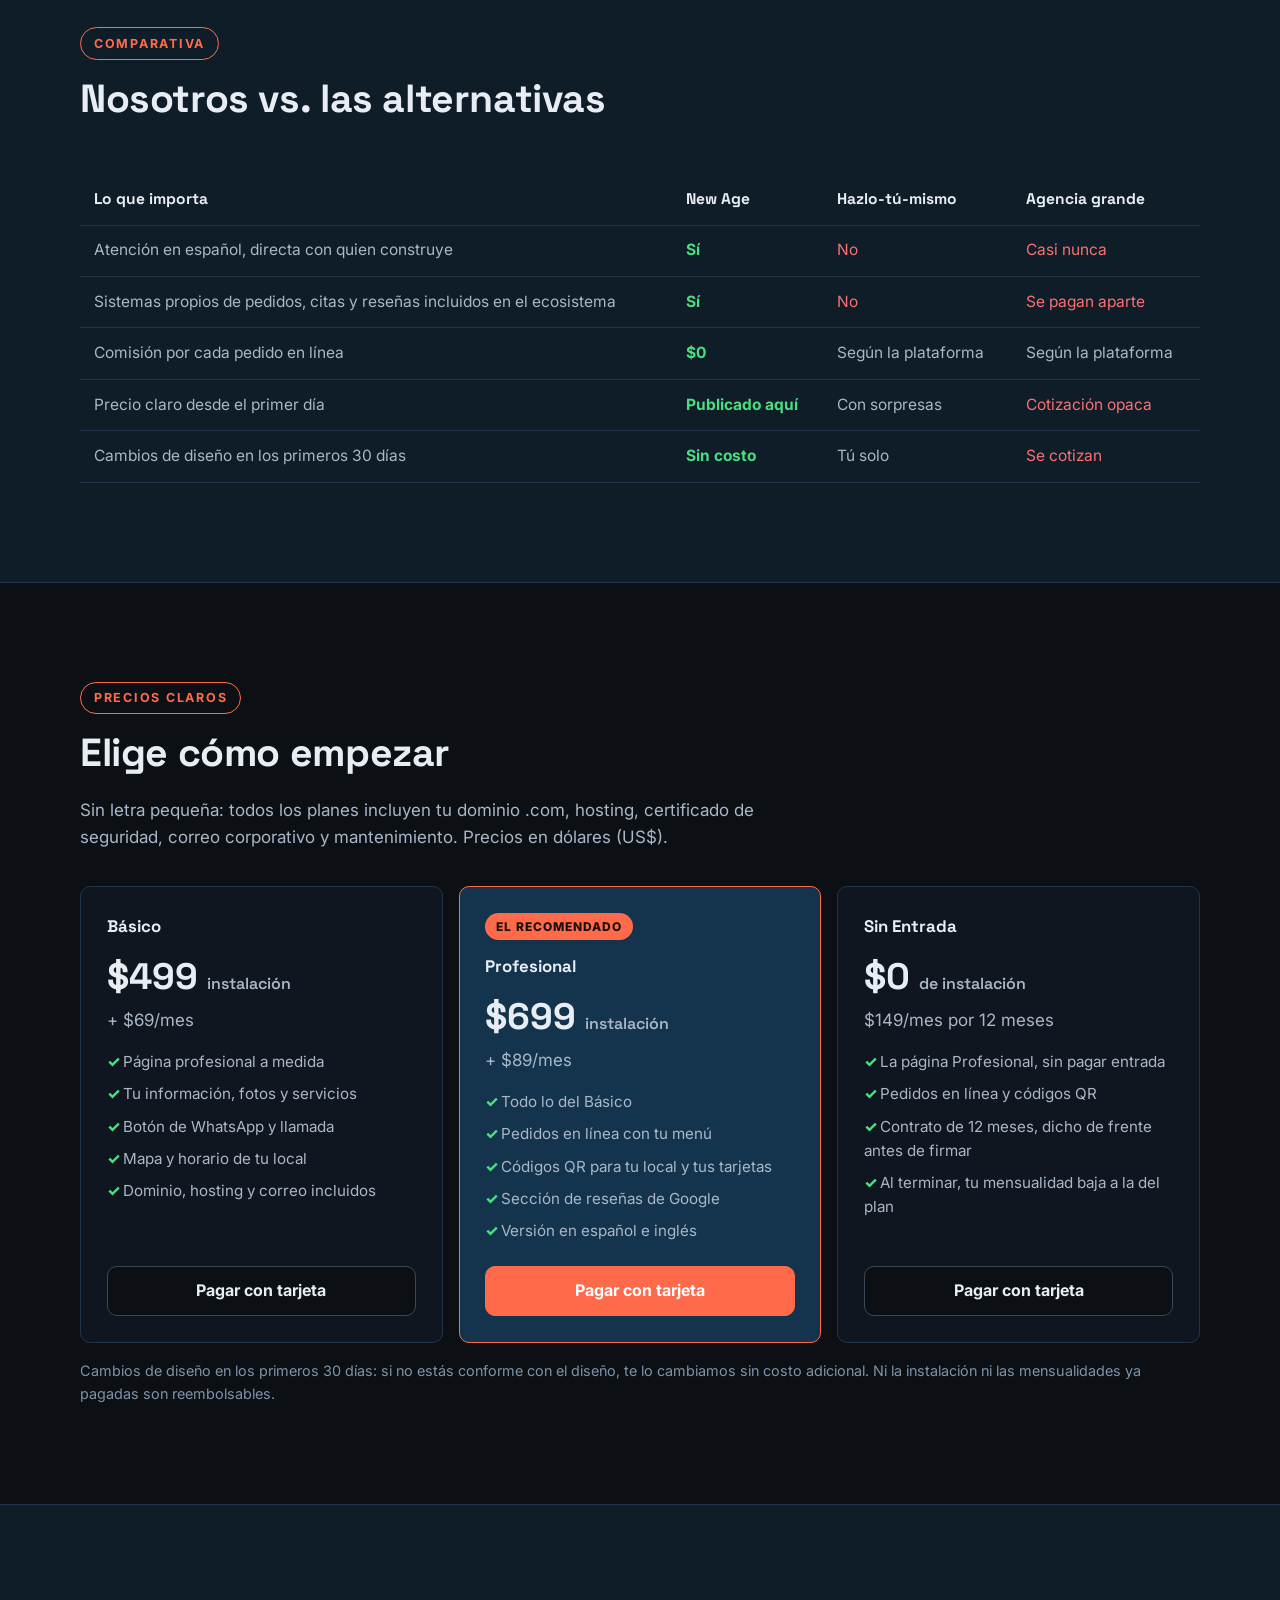
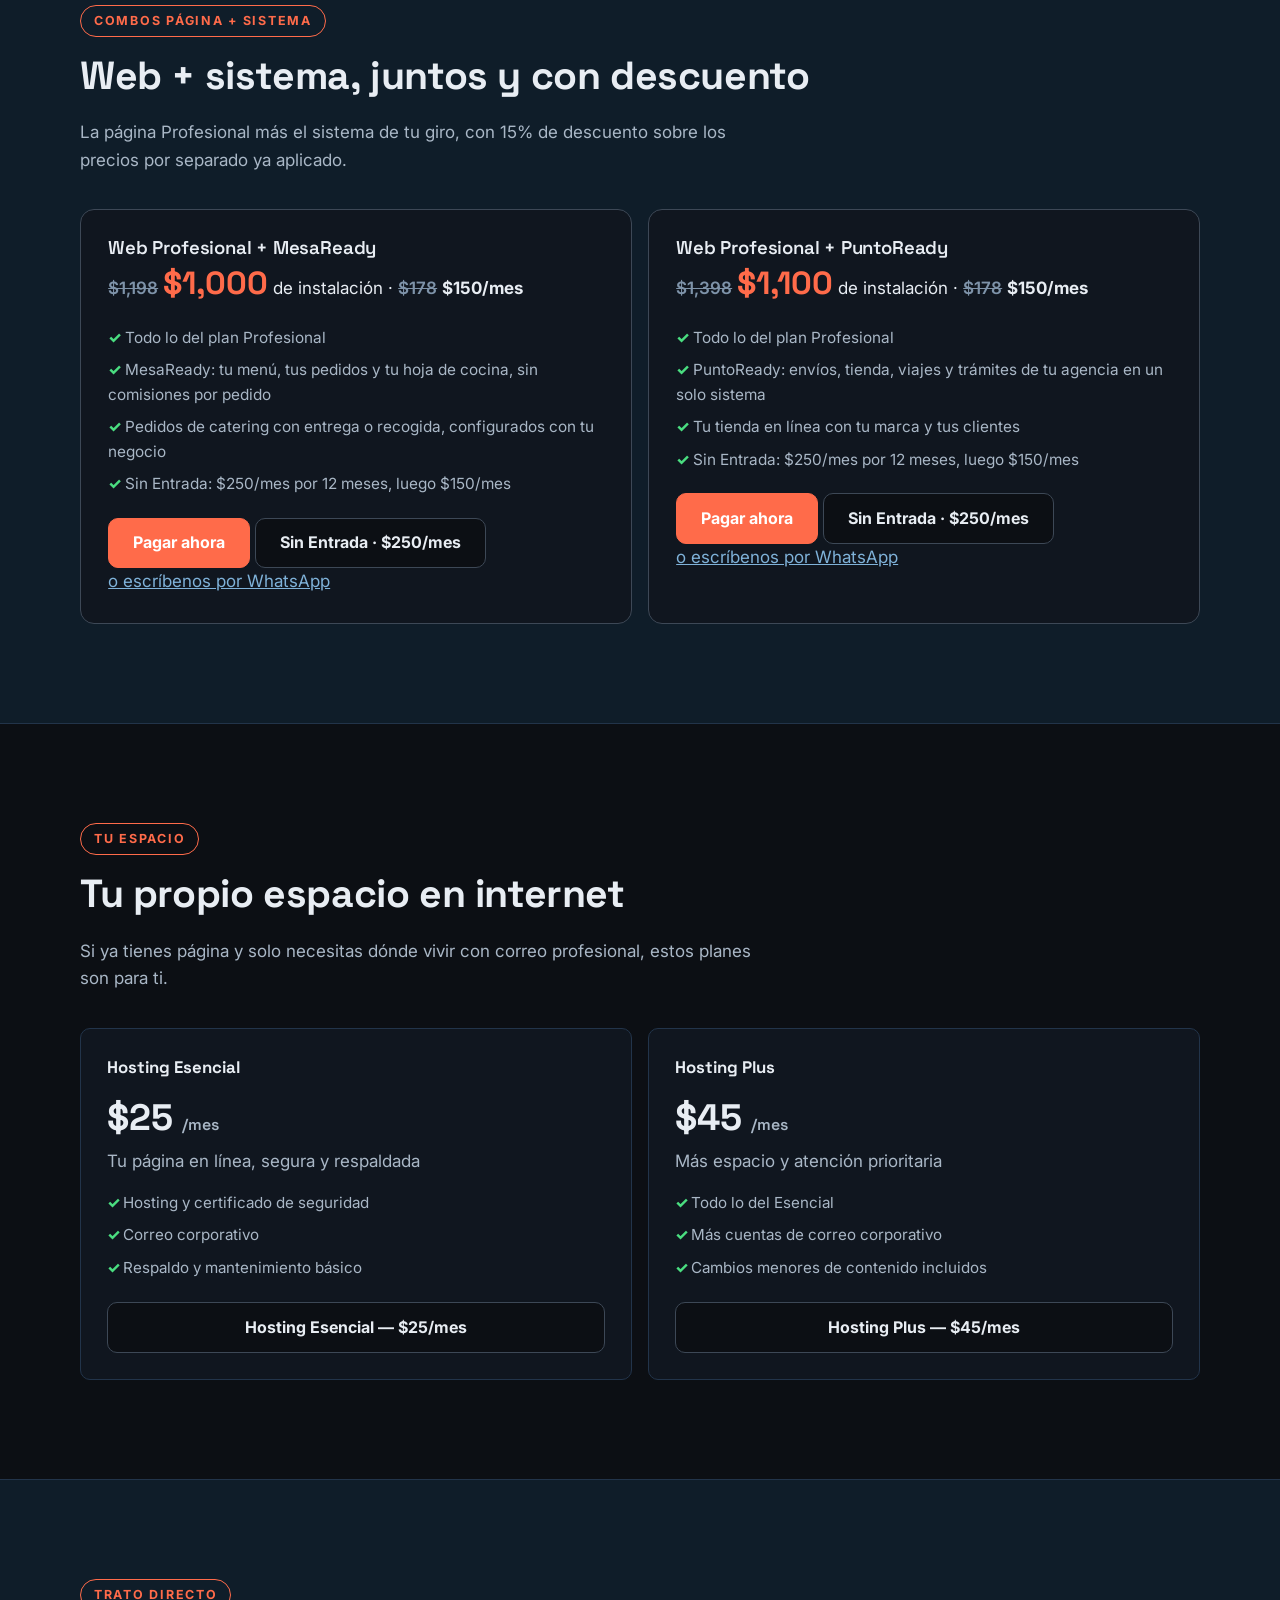
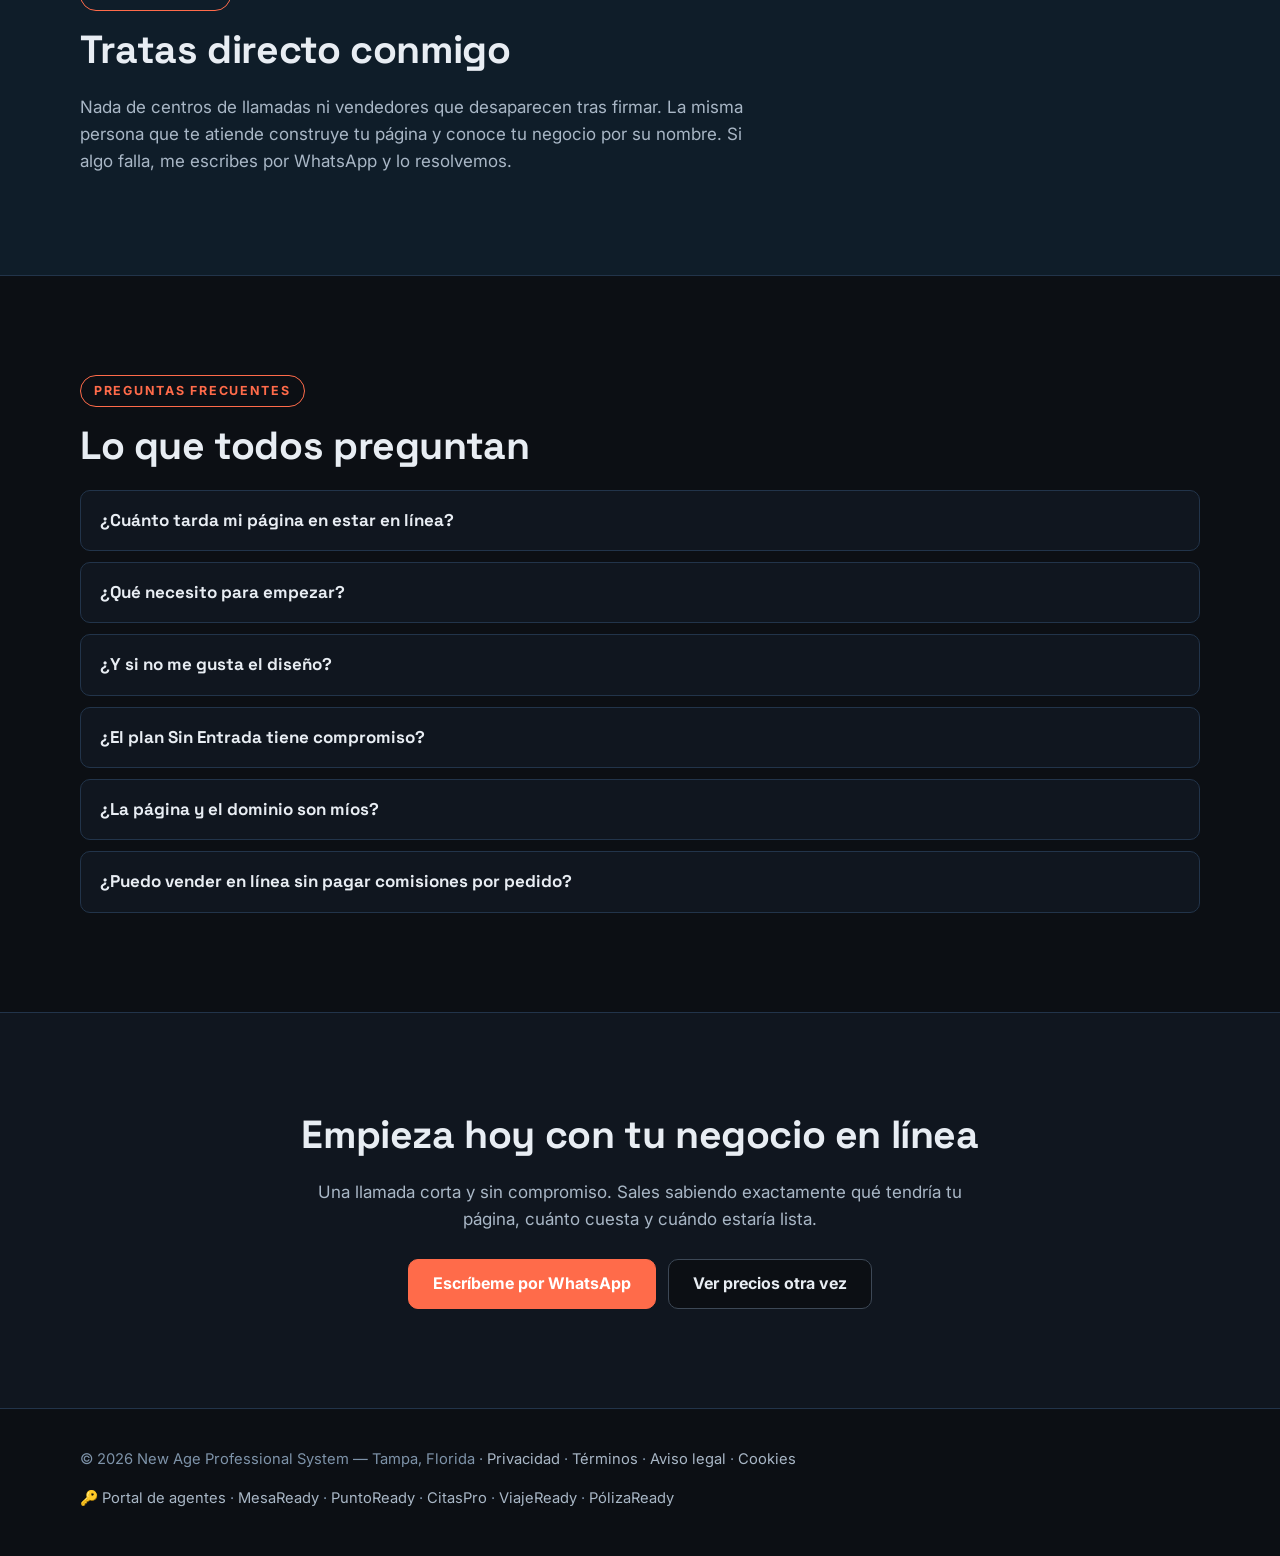
==== commit 2d27f20a: "Portada: el logo nuevo (Q — El Núcleo, versión simplificada) antes del nombre en la marca del encabe" ====
--- a/index.html
+++ b/index.html
@@ -63,6 +63,7 @@
 .barra{display:flex;align-items:center;justify-content:space-between;gap:1rem;min-height:68px}
 .marca{display:flex;align-items:center;gap:.6rem;text-decoration:none;color:var(--texto);font-family:var(--display);font-weight:700;font-size:1.05rem}
 .marca .punto{width:11px;height:11px;border-radius:50%;background:var(--coral);flex:none}
+.marca .logo{width:34px;height:34px;flex:none;border-radius:50%}
 nav.principal{display:flex;gap:1.6rem}
 nav.principal a{color:var(--suave);text-decoration:none;font-size:.95rem;font-weight:600}
 nav.principal a:hover{color:var(--celeste)}
@@ -285,7 +286,7 @@
 <!-- Rediseño TECNOLOGÍA aprobado por Lester el 2026-11-21: panel de sistema animado en el hero, red blueprint de la infraestructura y consola interactiva de sistemas, sobre el concepto grafito + azul en bloques + coral. Conserva todas las secciones, precios, enlaces de Stripe, portafolio de Supabase, setter y portal de agentes de la versión anterior. -->
 <header>
   <div class="contenedor barra">
-    <a class="marca" href="/"><span class="punto" aria-hidden="true"></span>New Age Professional System</a>
+    <a class="marca" href="/"><img class="logo" src="/favicon-512.png" alt="" aria-hidden="true">New Age Professional System</a>
     <nav class="principal" aria-label="Principal">
       <a href="#portafolio">Portafolio</a>
       <a href="#sistemas">Sistemas</a>
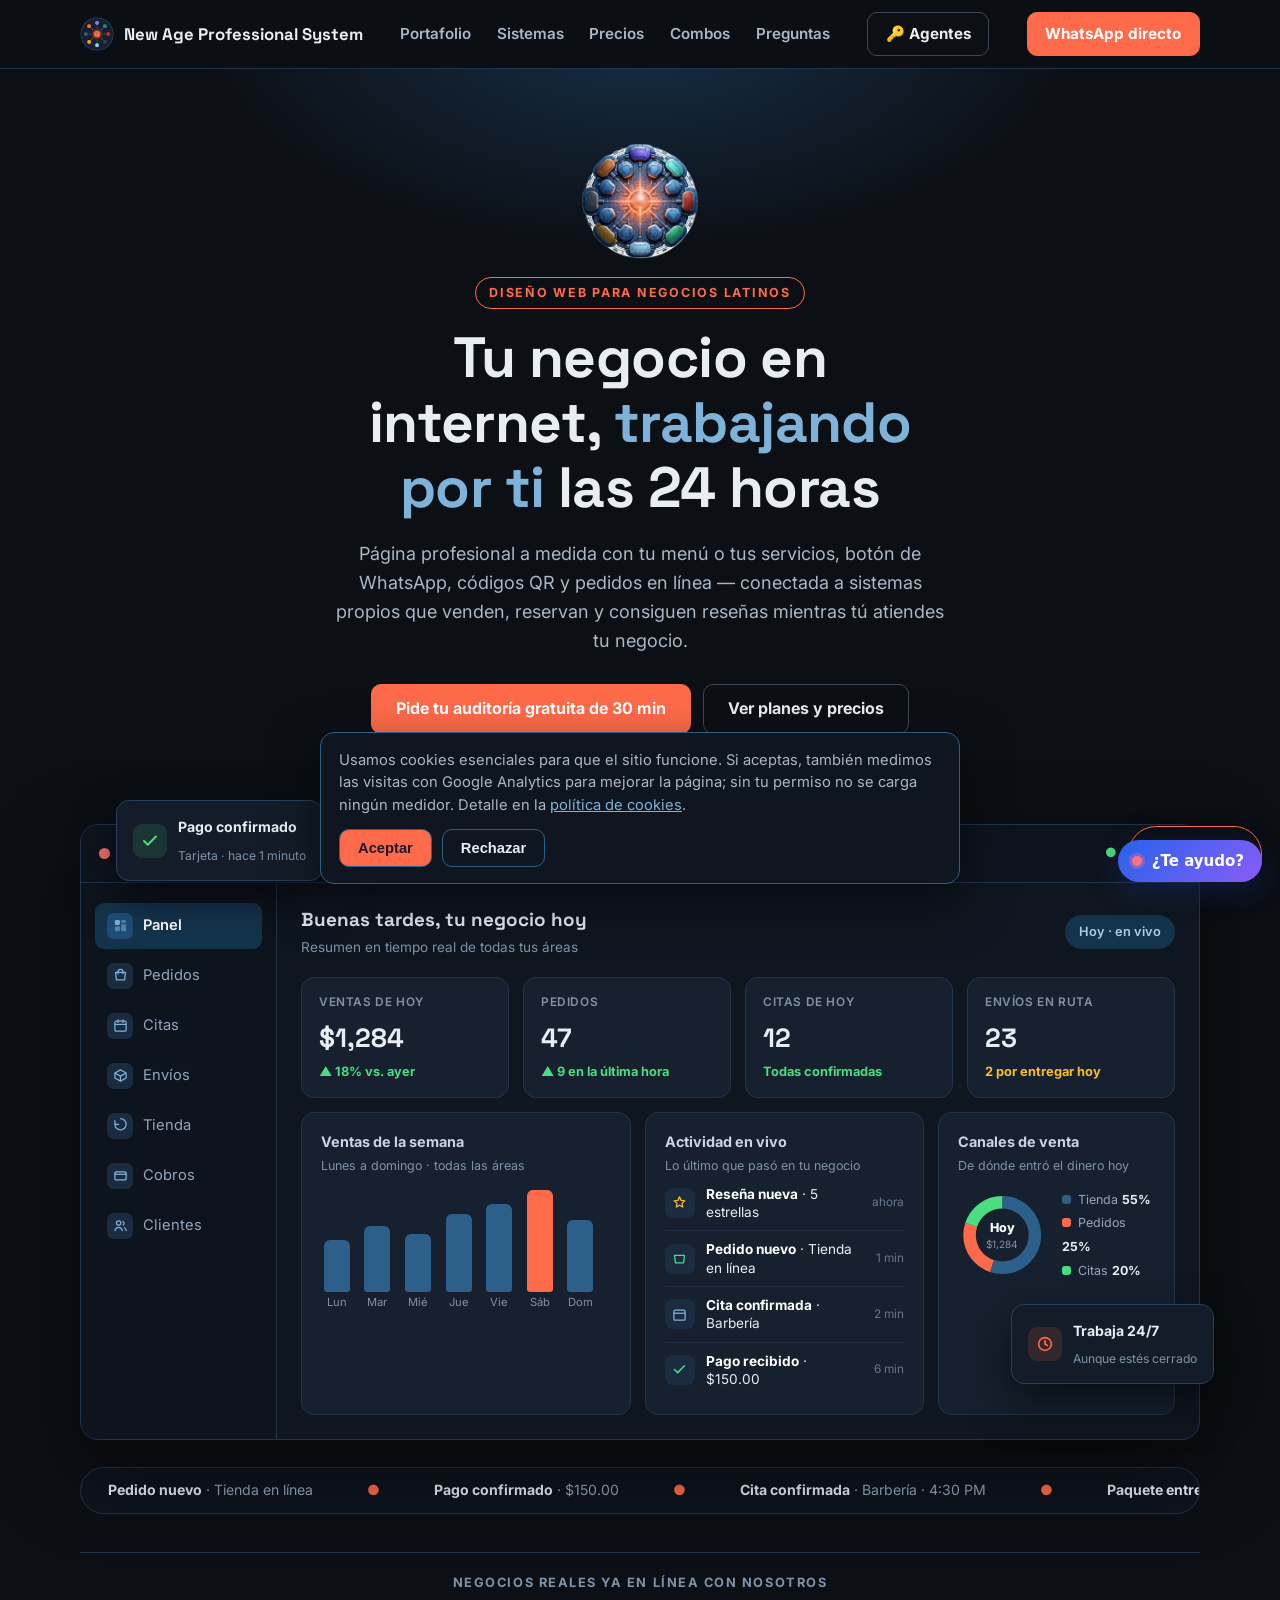
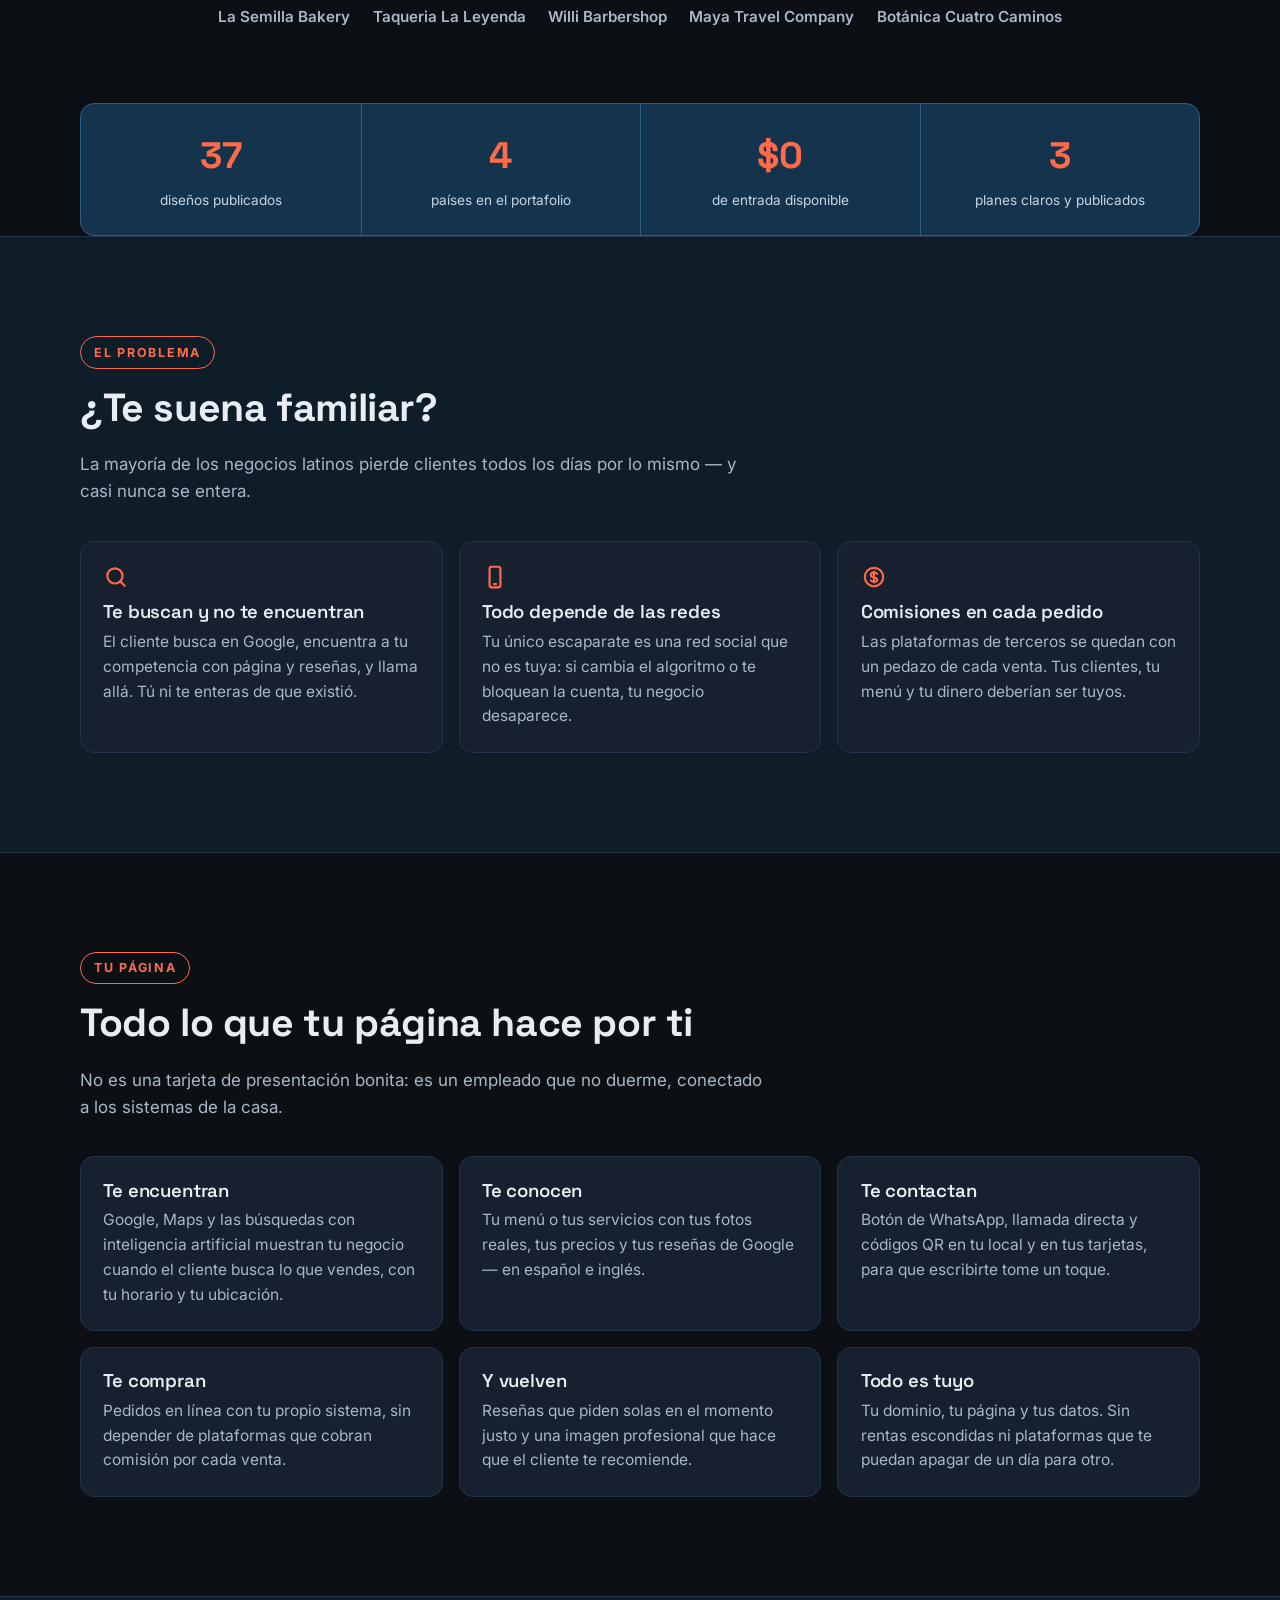
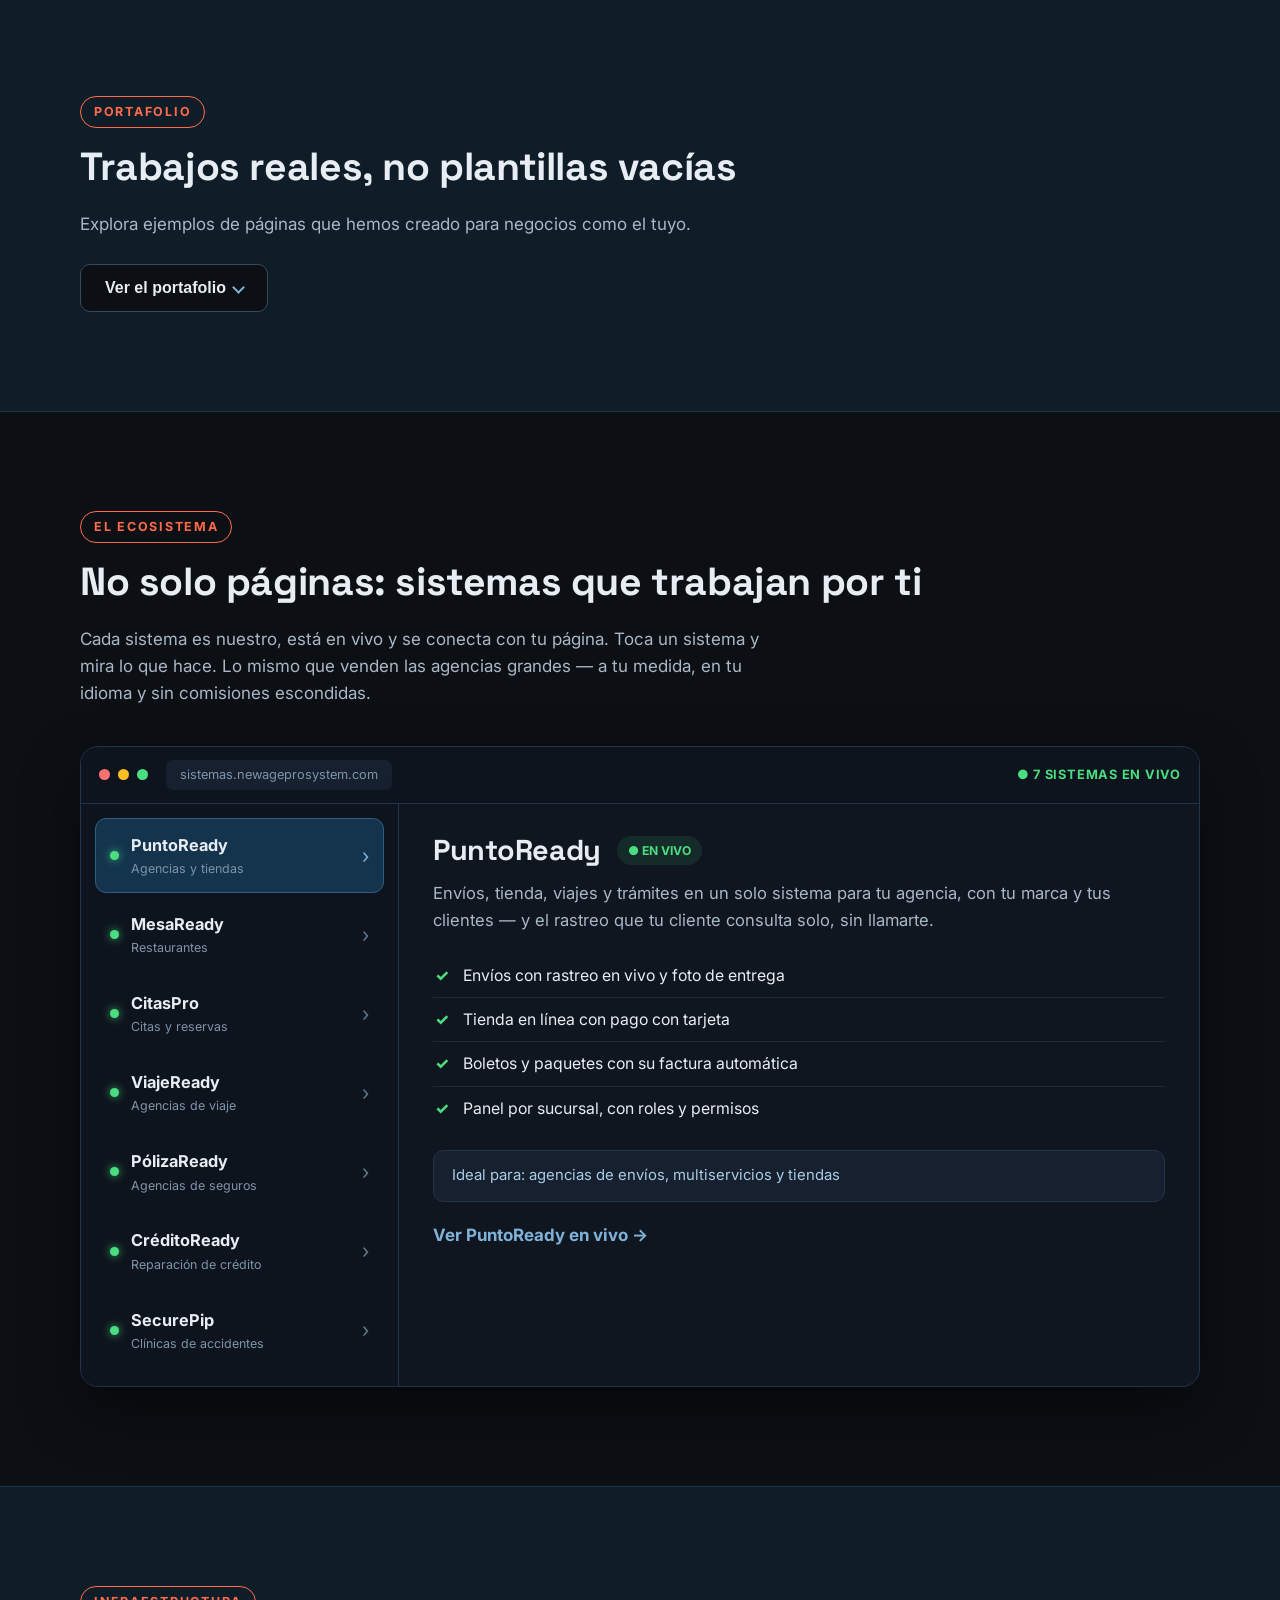
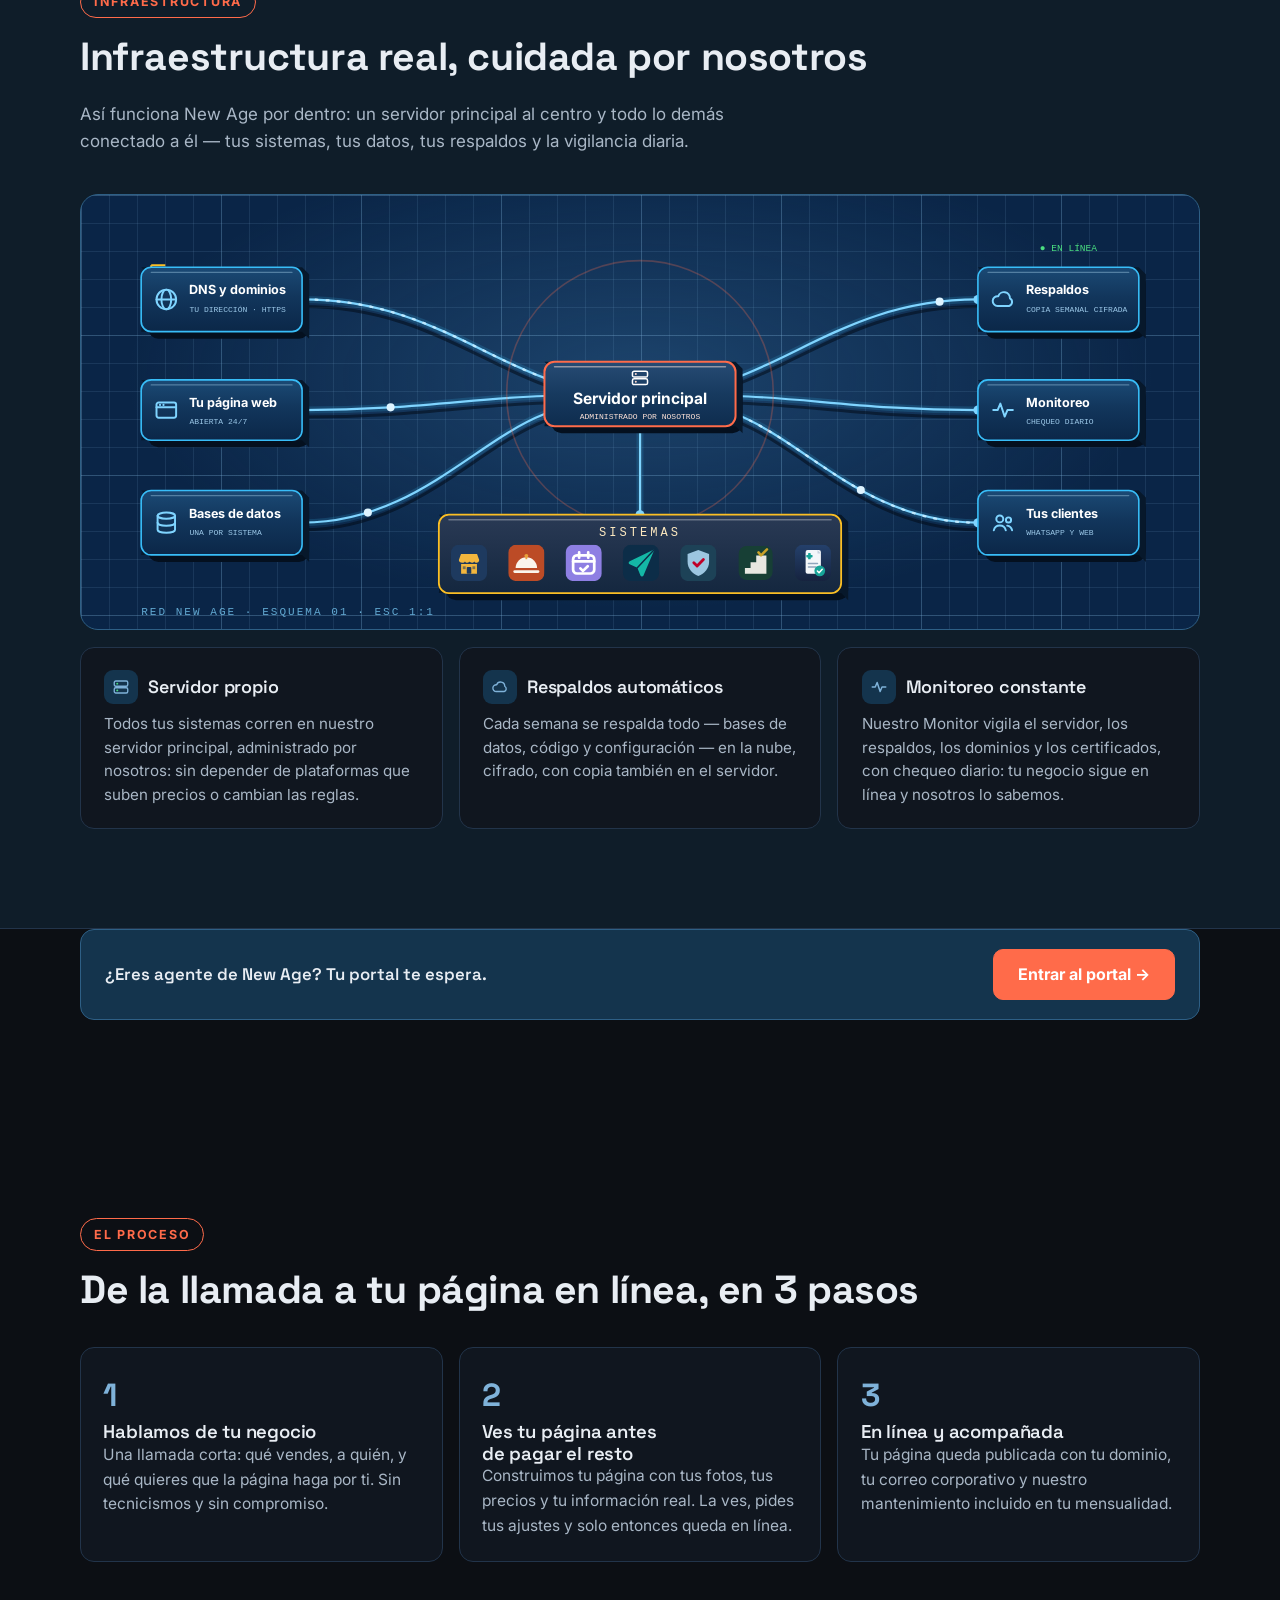
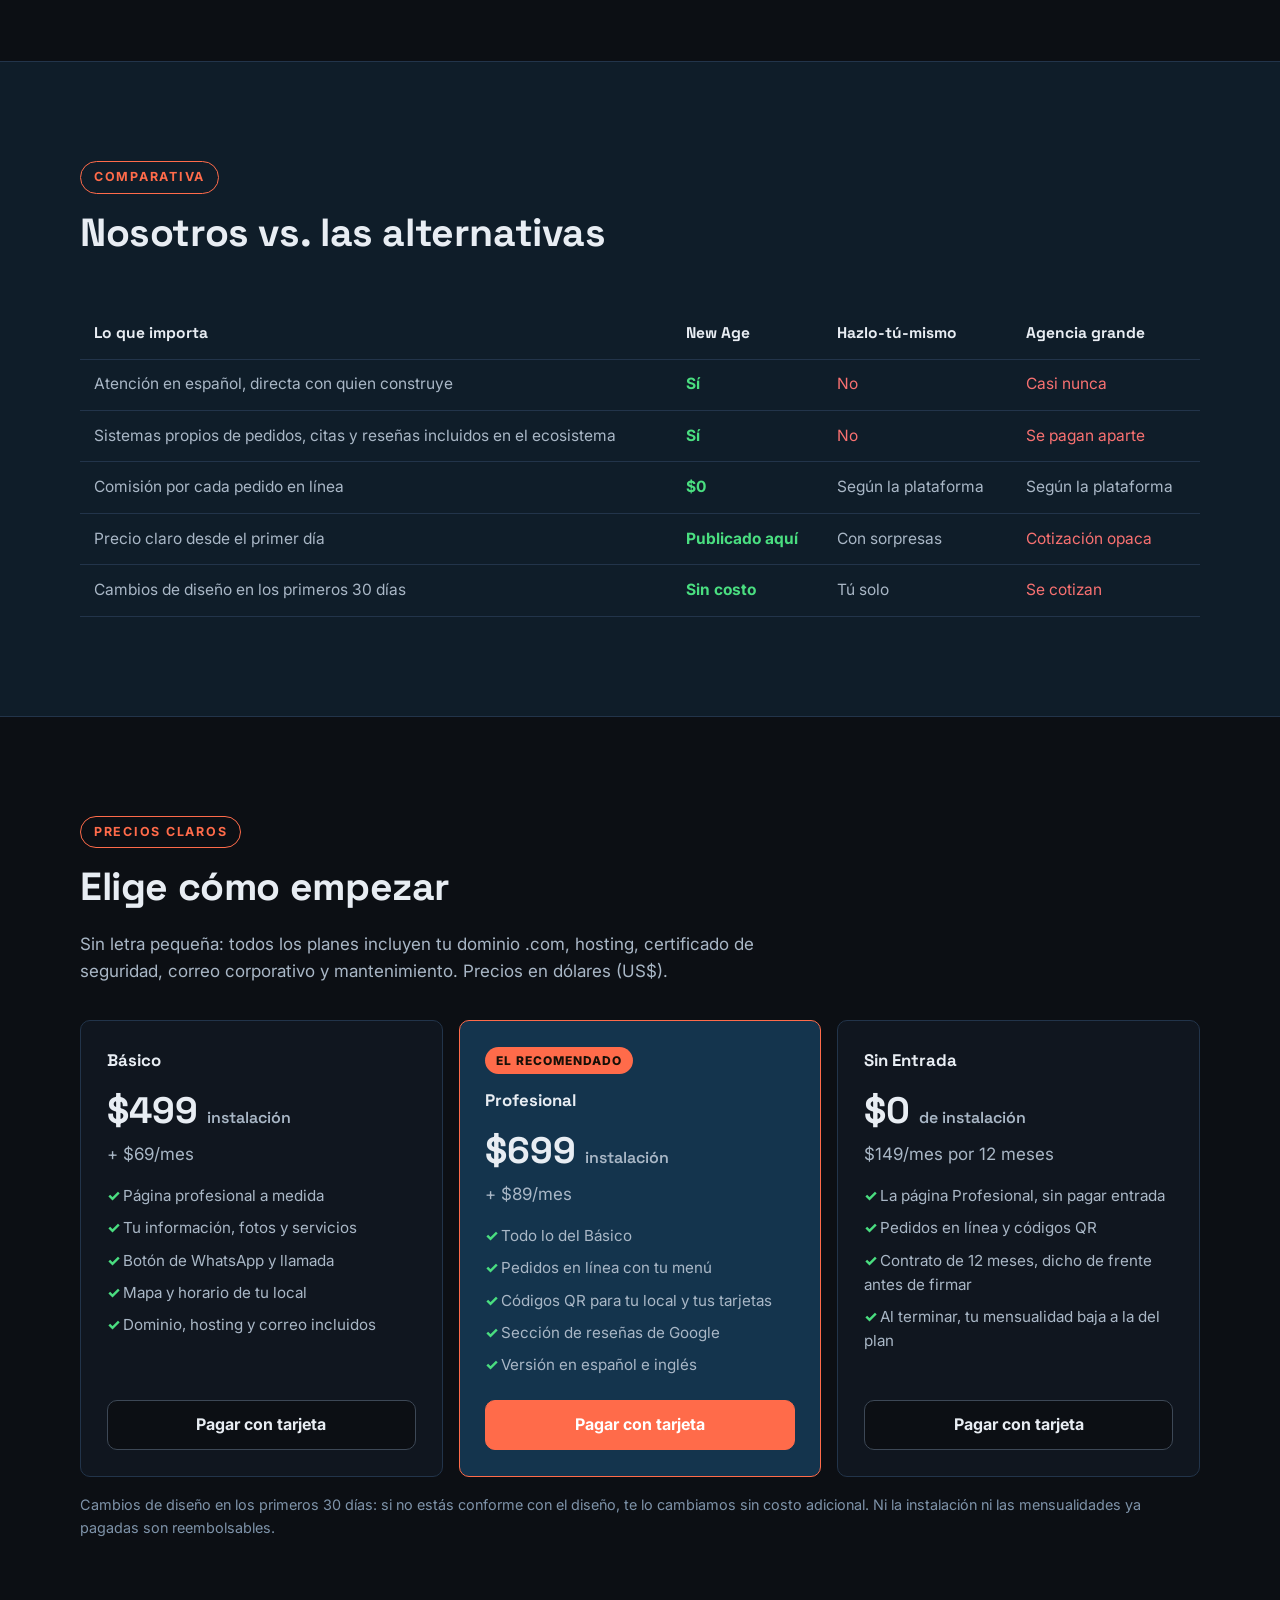
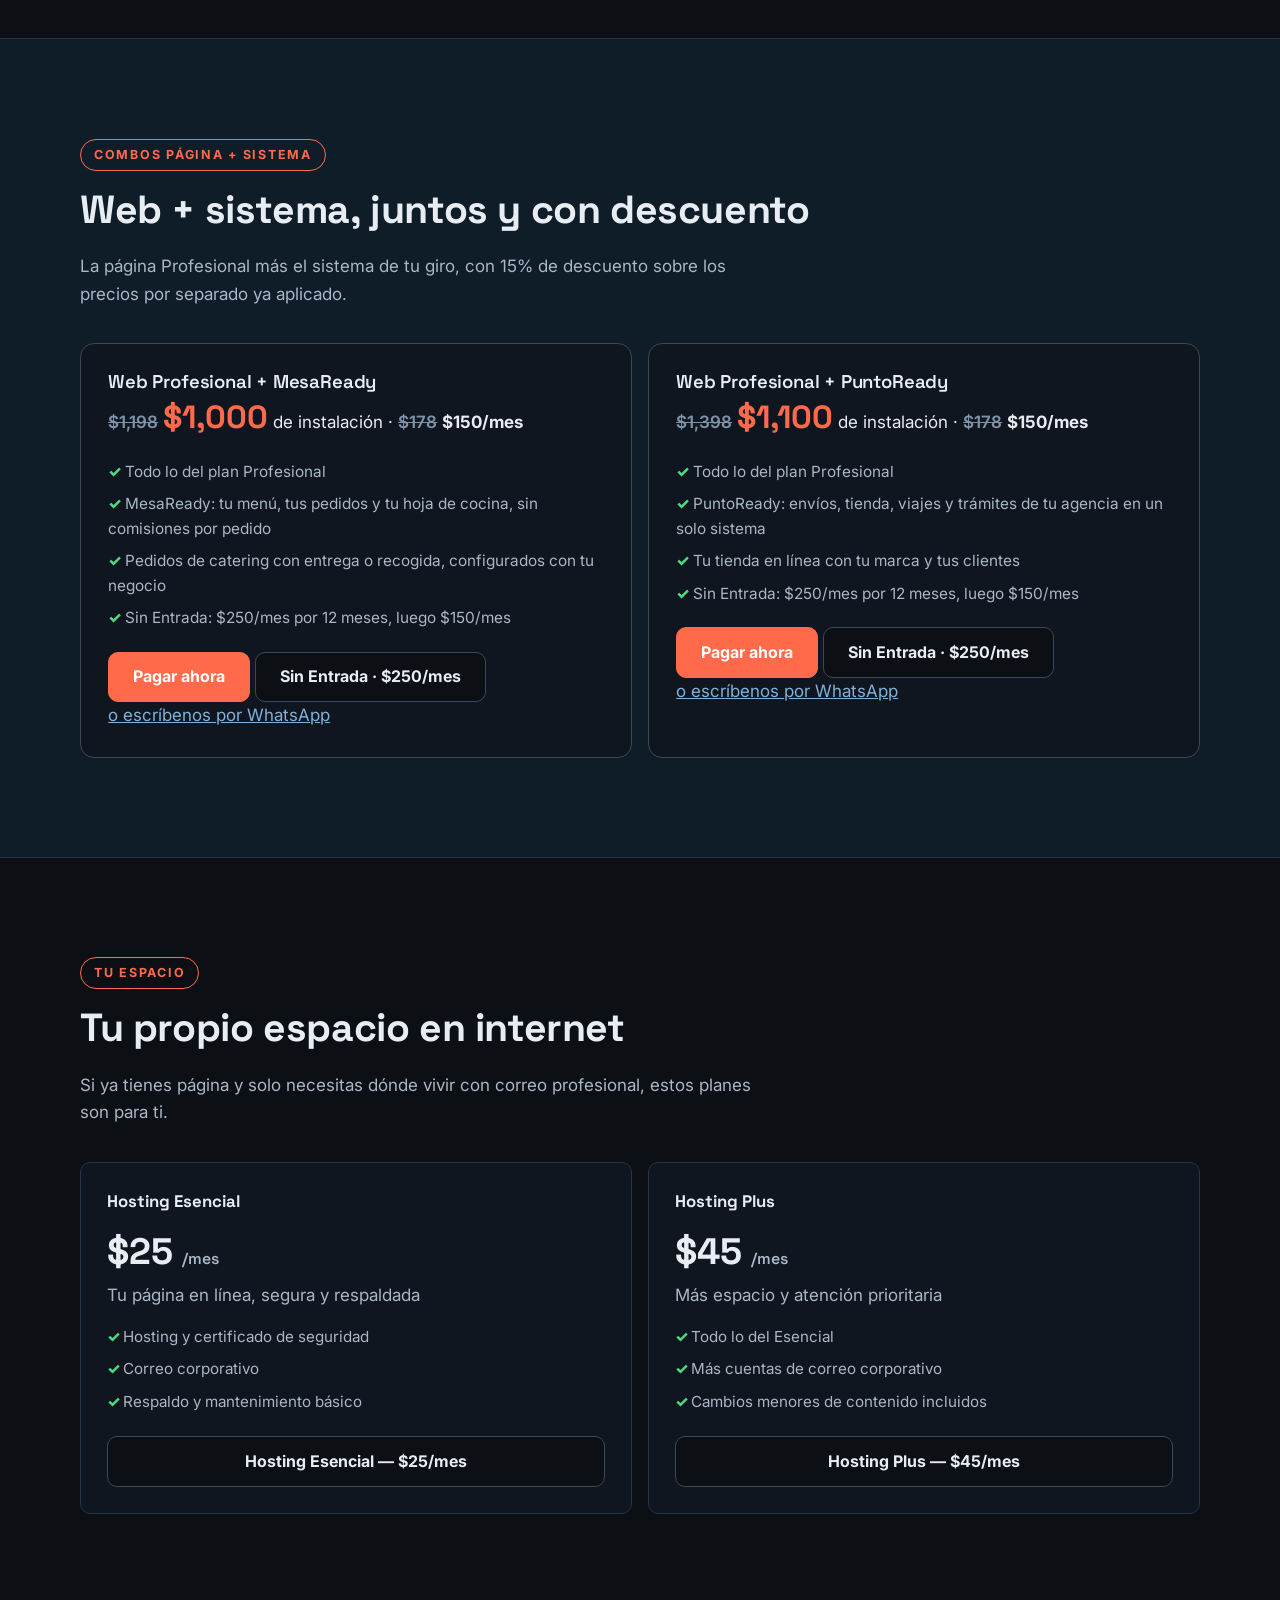
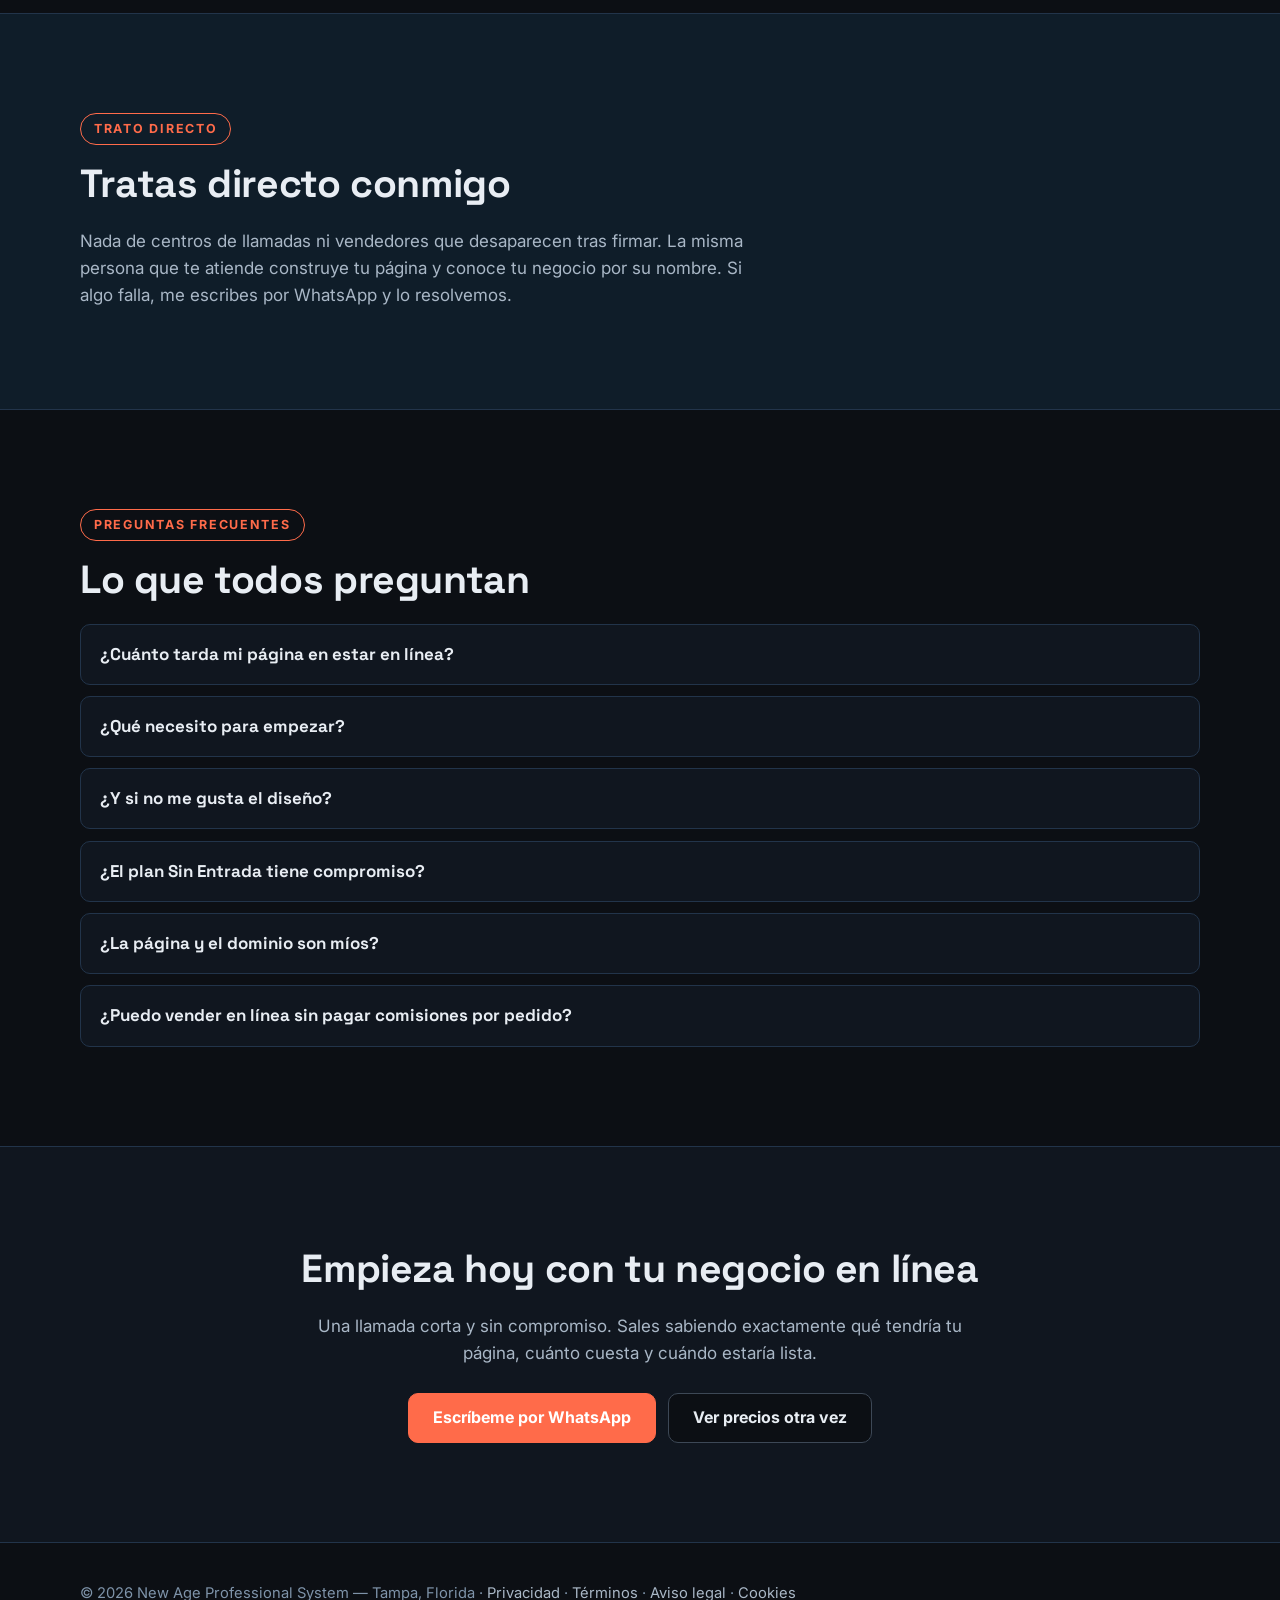
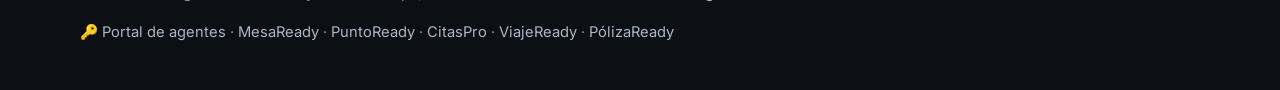
==== commit e4c64e89: "Portada: emblema grande Q — El Núcleo con detalle metálico y los 8 sistemas, centrado al abrir el hé" ====
--- a/index.html
+++ b/index.html
@@ -71,6 +71,7 @@
 @media (max-width:900px){nav.principal{display:none}.barra .btn-agentes{display:none}}
 /* ---------- hero ---------- */
 .hero{padding:clamp(2.8rem,6vw,4.6rem) 0 clamp(3rem,6vw,4.6rem);text-align:center;background:radial-gradient(640px 320px at 50% -40px,rgba(31,78,121,.5),rgba(12,15,20,0) 70%)}
+.hero .emblema{display:block;width:118px;height:auto;margin:0 auto 1.1rem}
 .hero h1{max-width:20ch;margin-inline:auto}
 .hero h1 .hl{color:var(--celeste)}
 .hero .frase{color:var(--suave);font-size:1.13rem;margin:1.15rem auto 1.8rem;max-width:56ch}
@@ -302,6 +303,7 @@
 <main>
 <section class="hero">
   <div class="contenedor">
+    <img class="emblema" src="/logo-newage.png" alt="Logo de New Age Professional System: los ocho sistemas alrededor del núcleo" width="512" height="505">
     <span class="etiqueta">Diseño web para negocios latinos</span>
     <h1>Tu negocio en internet, <span class="hl">trabajando por ti</span> las 24 horas</h1>
     <p class="frase">Página profesional a medida con tu menú o tus servicios, botón de WhatsApp, códigos QR y pedidos en línea — conectada a sistemas propios que venden, reservan y consiguen reseñas mientras tú atiendes tu negocio.</p>
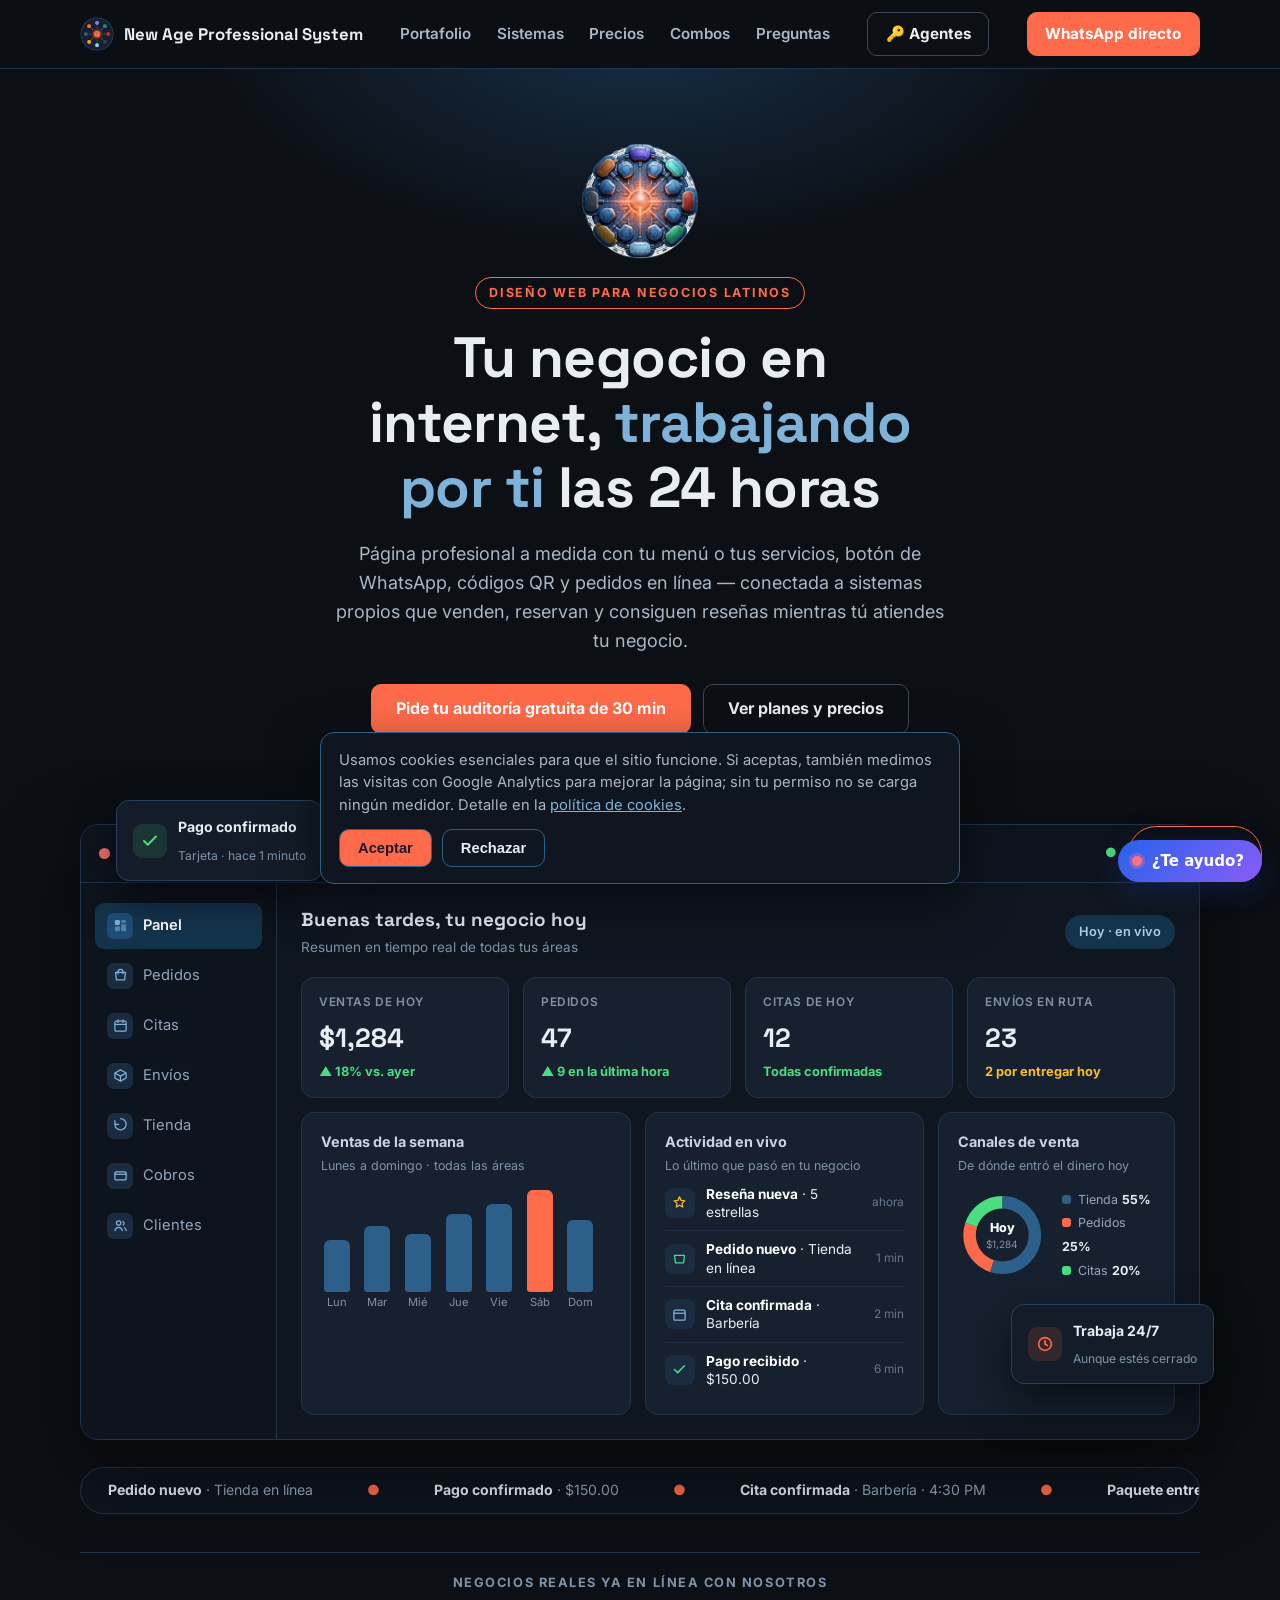
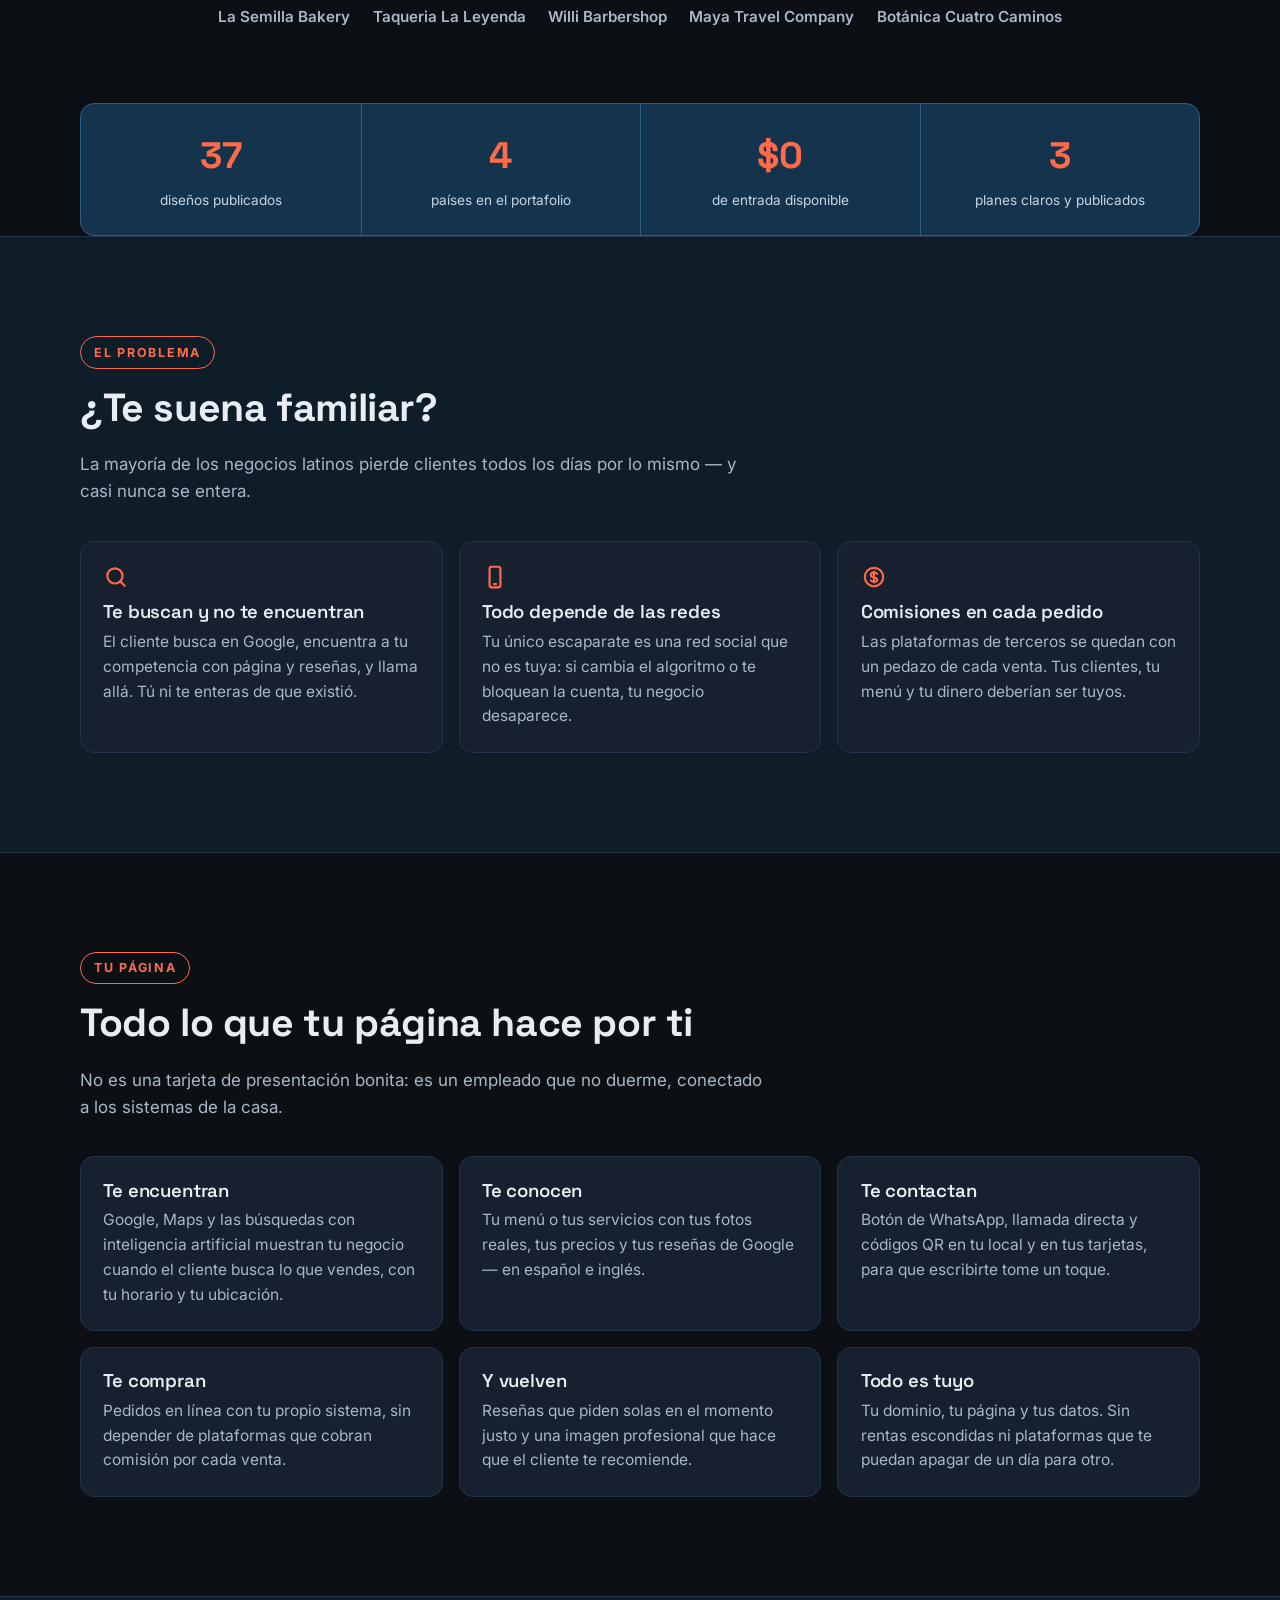
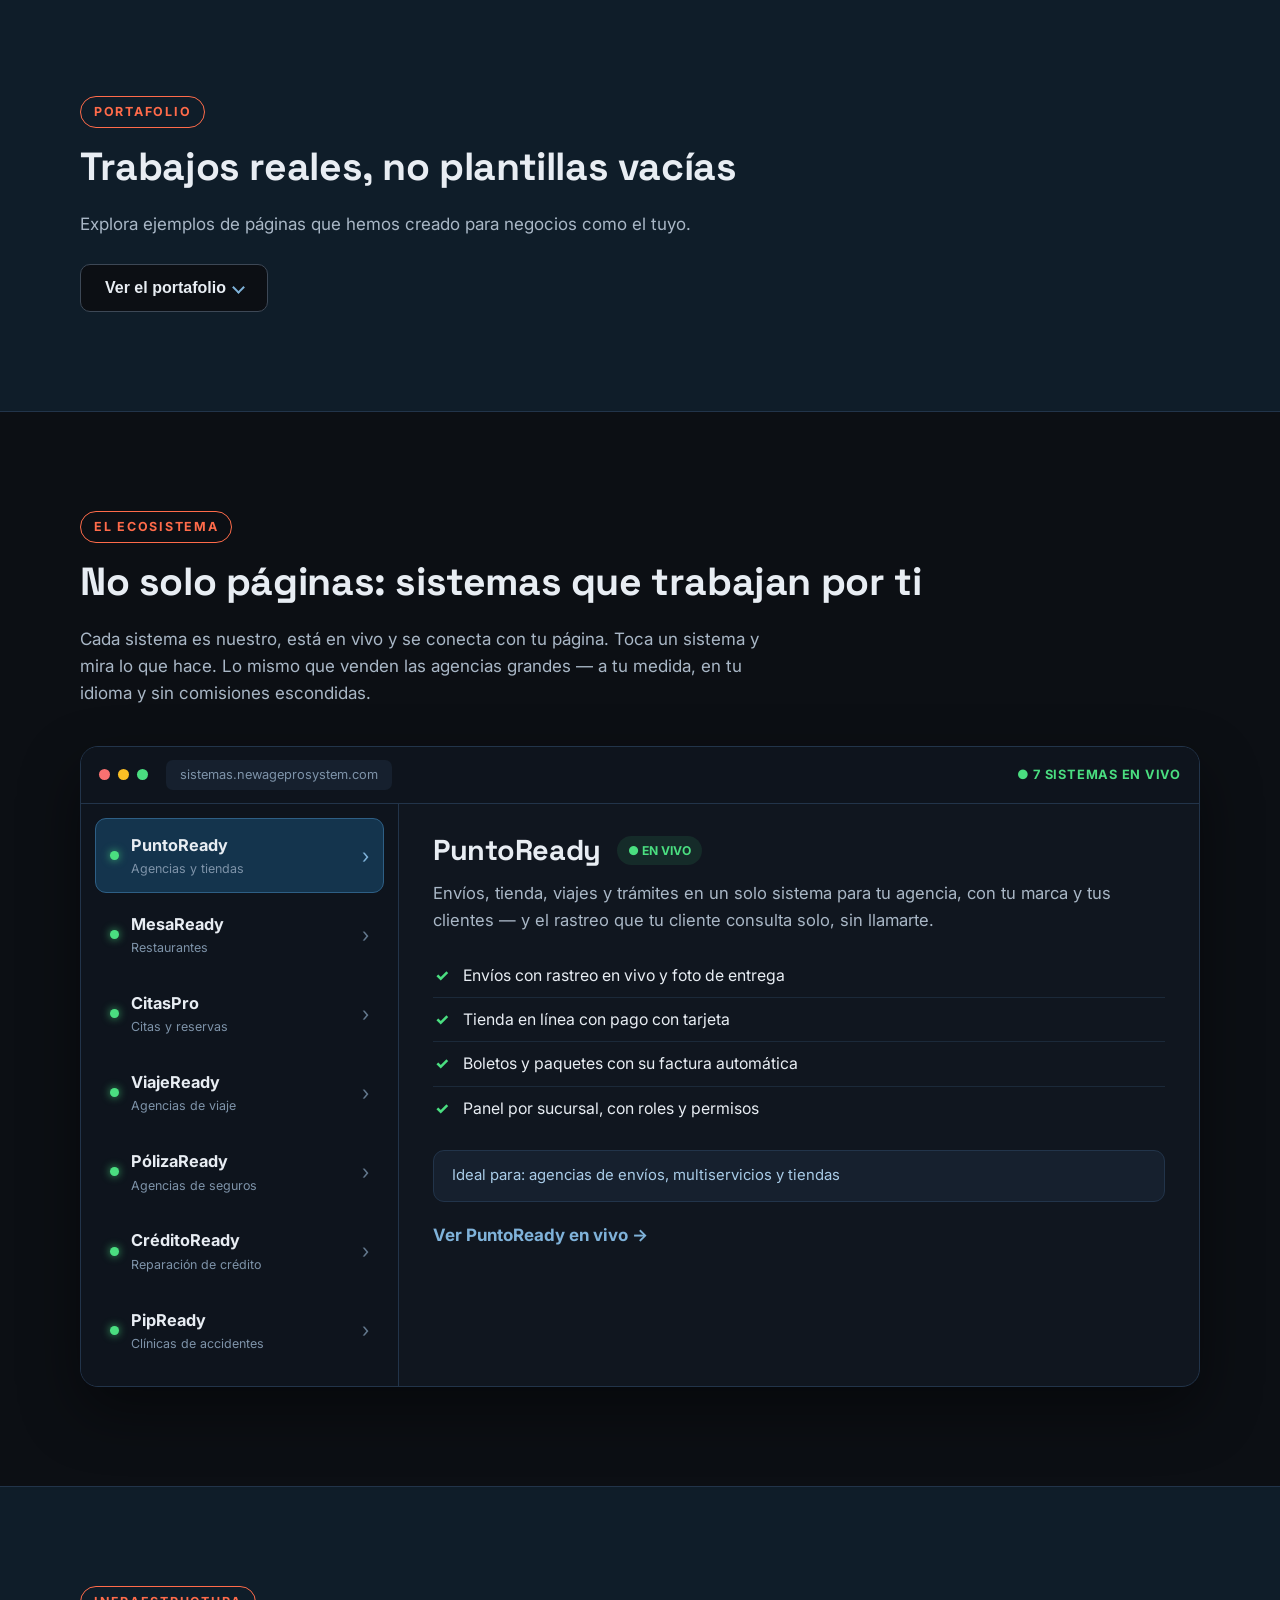
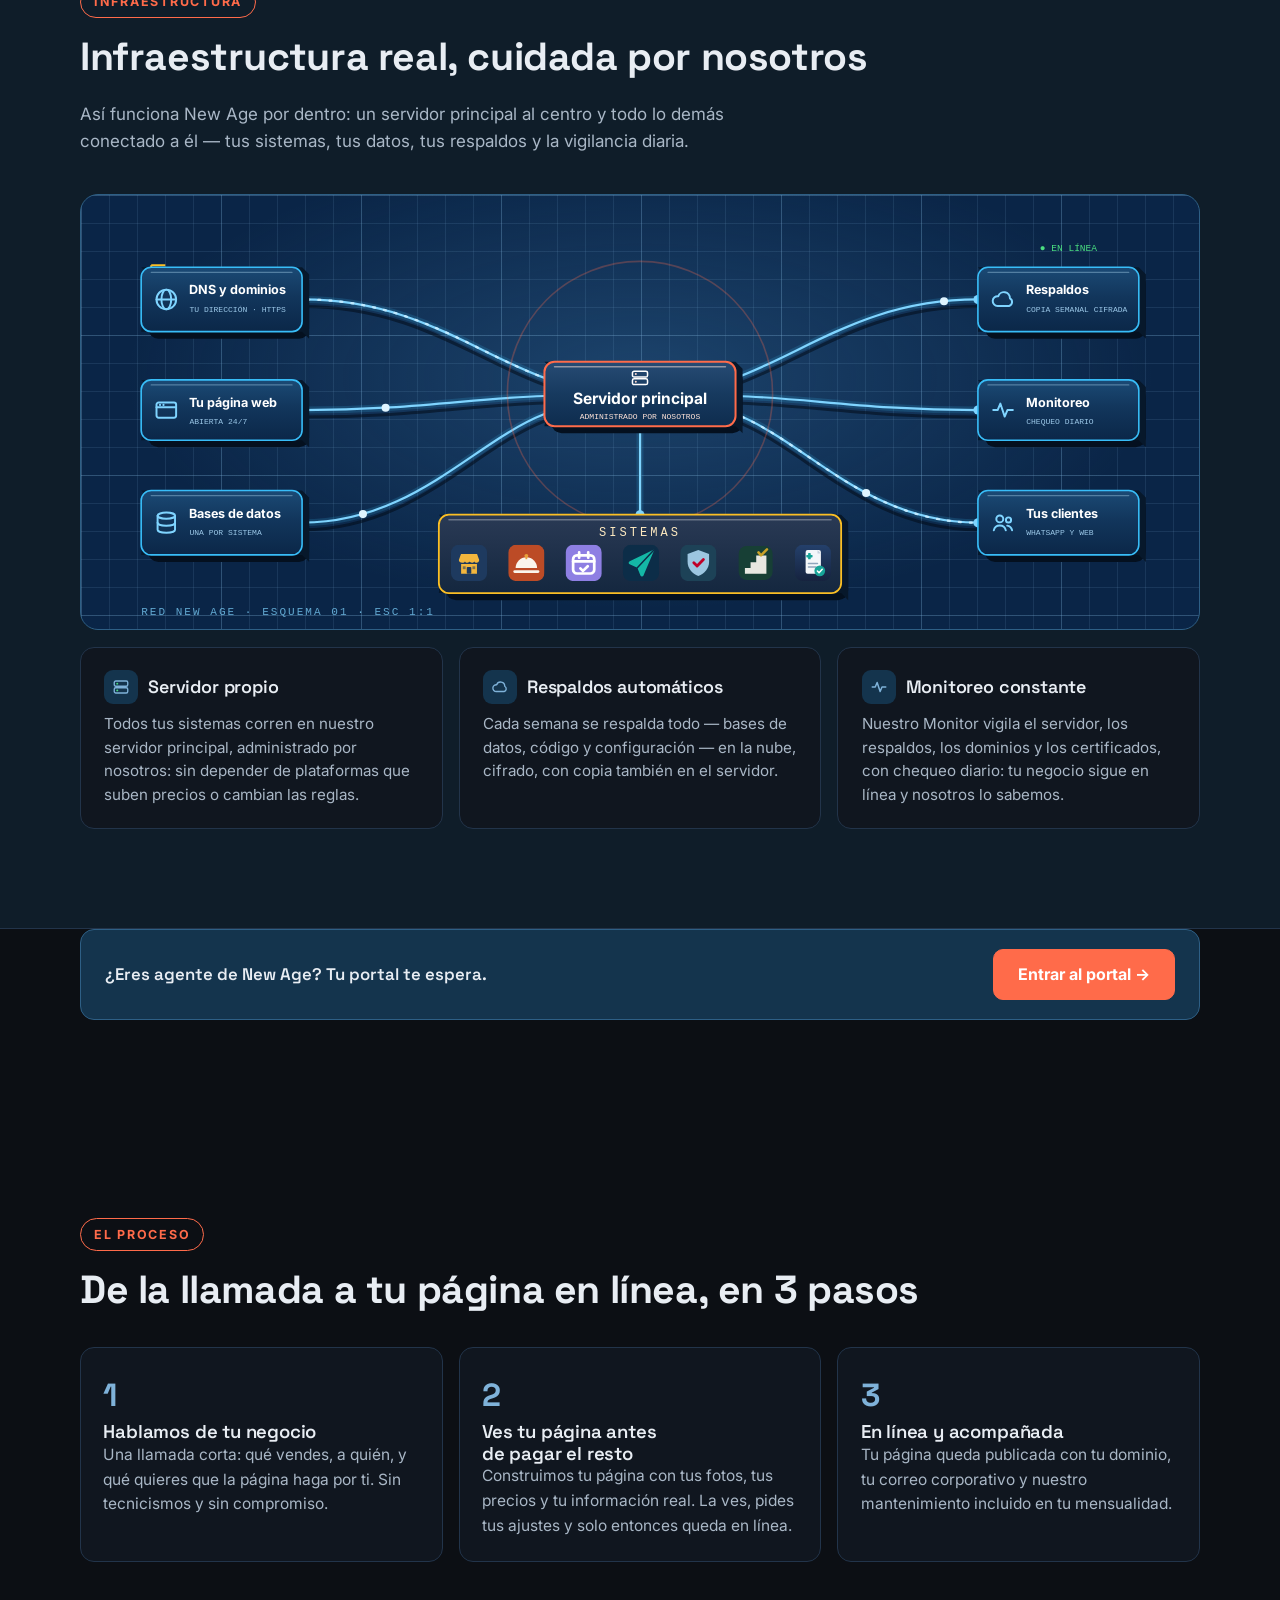
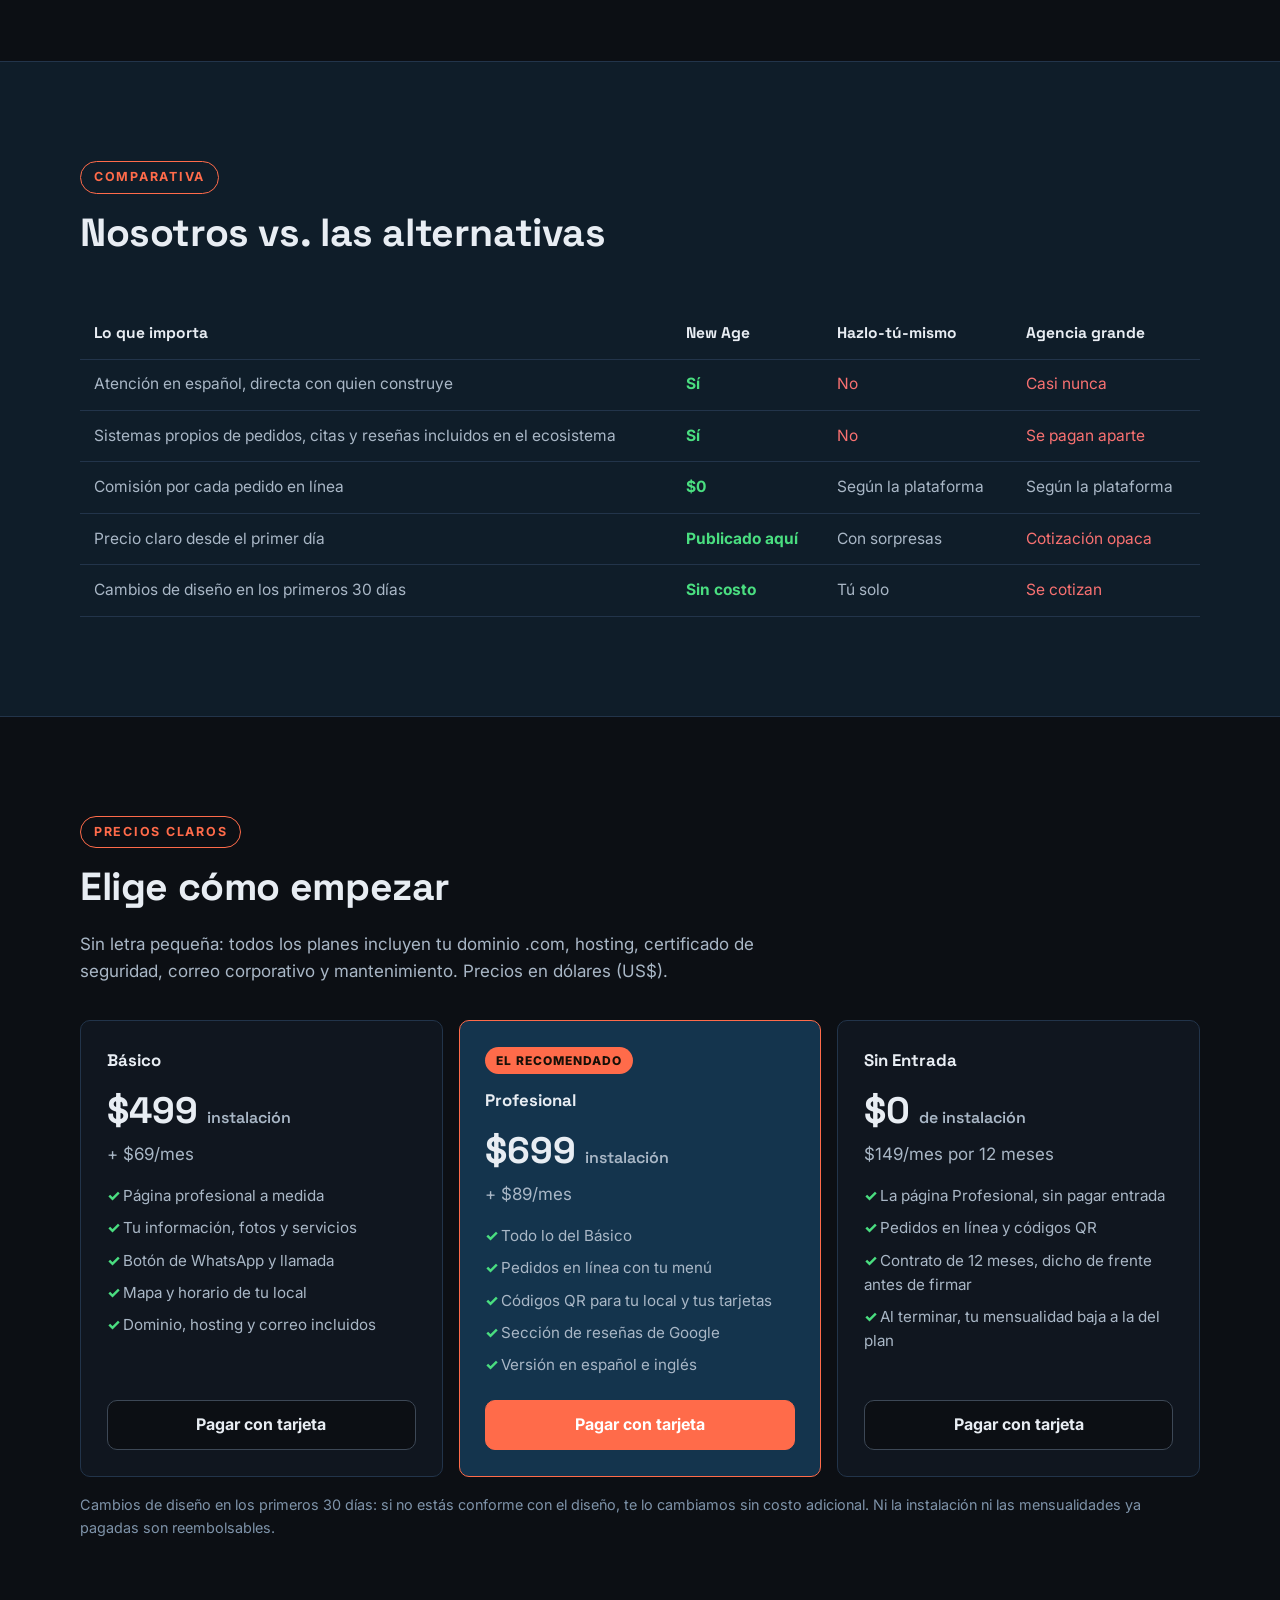
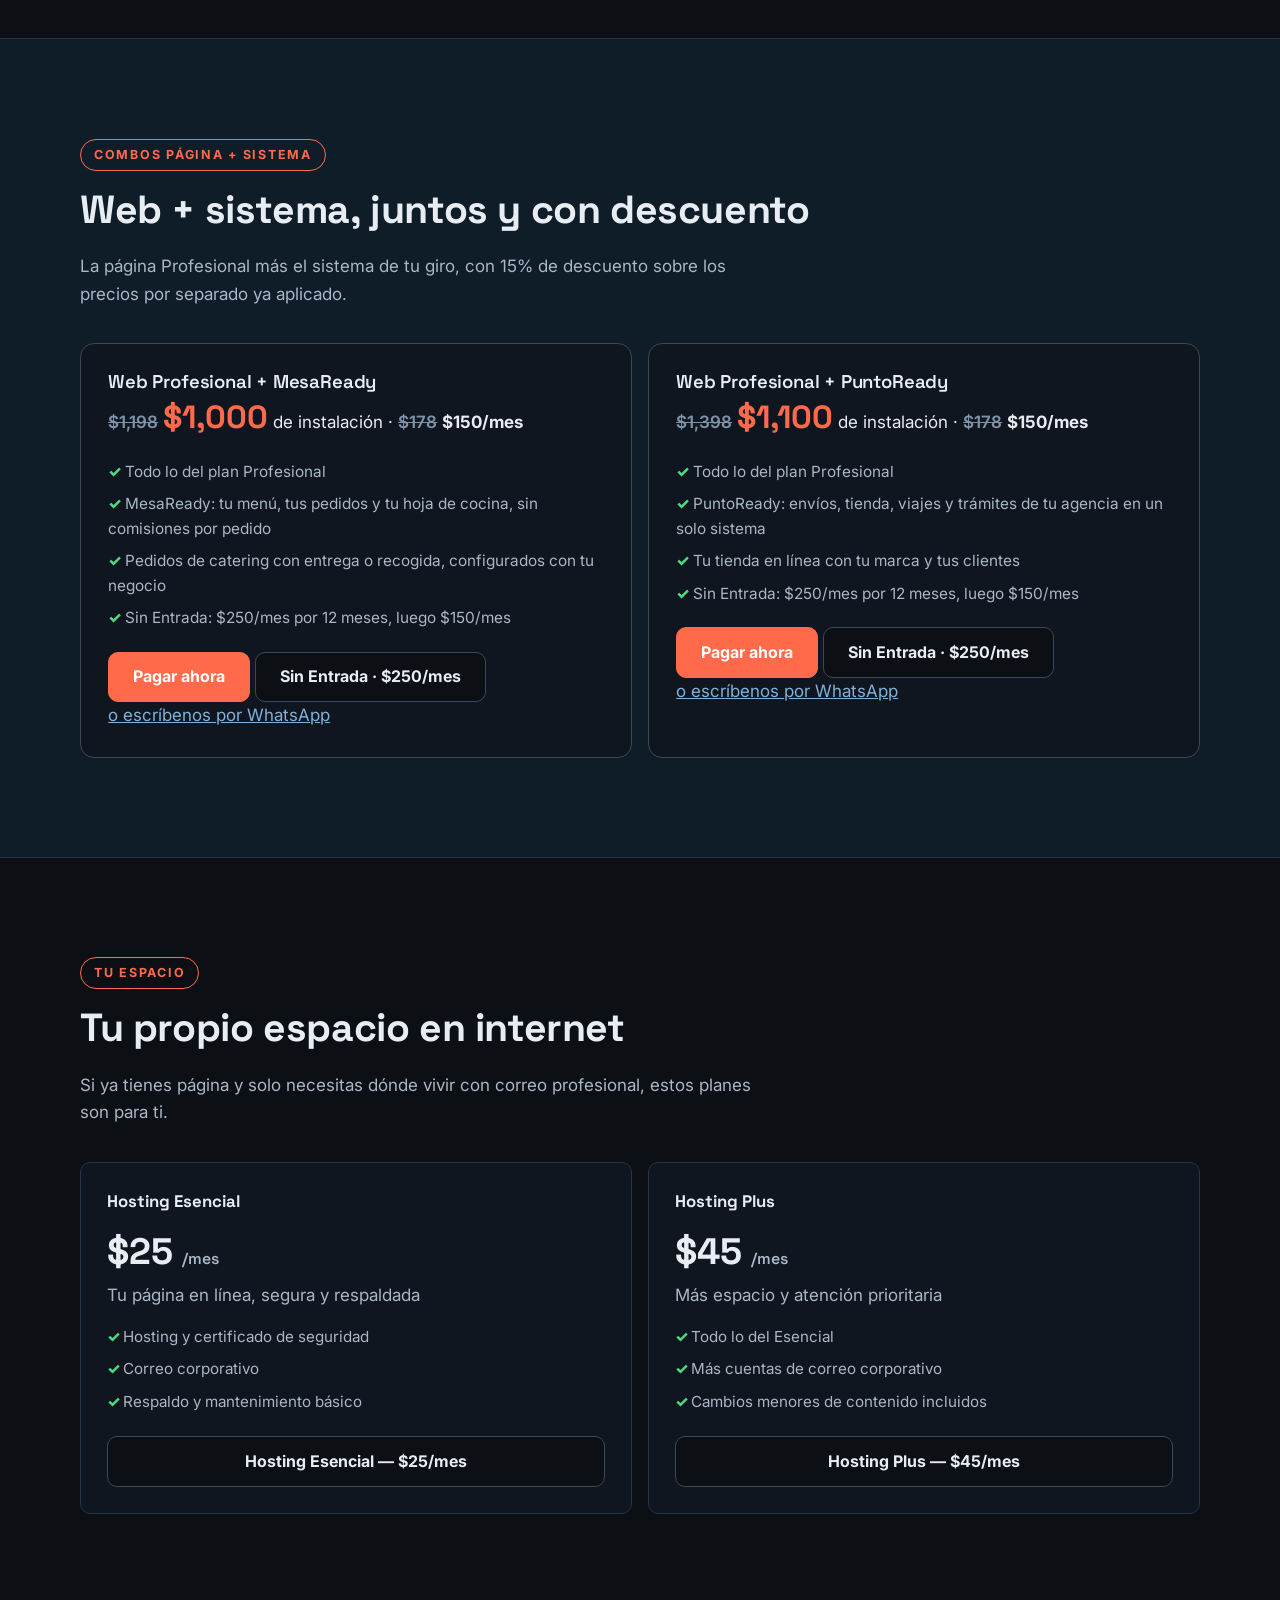
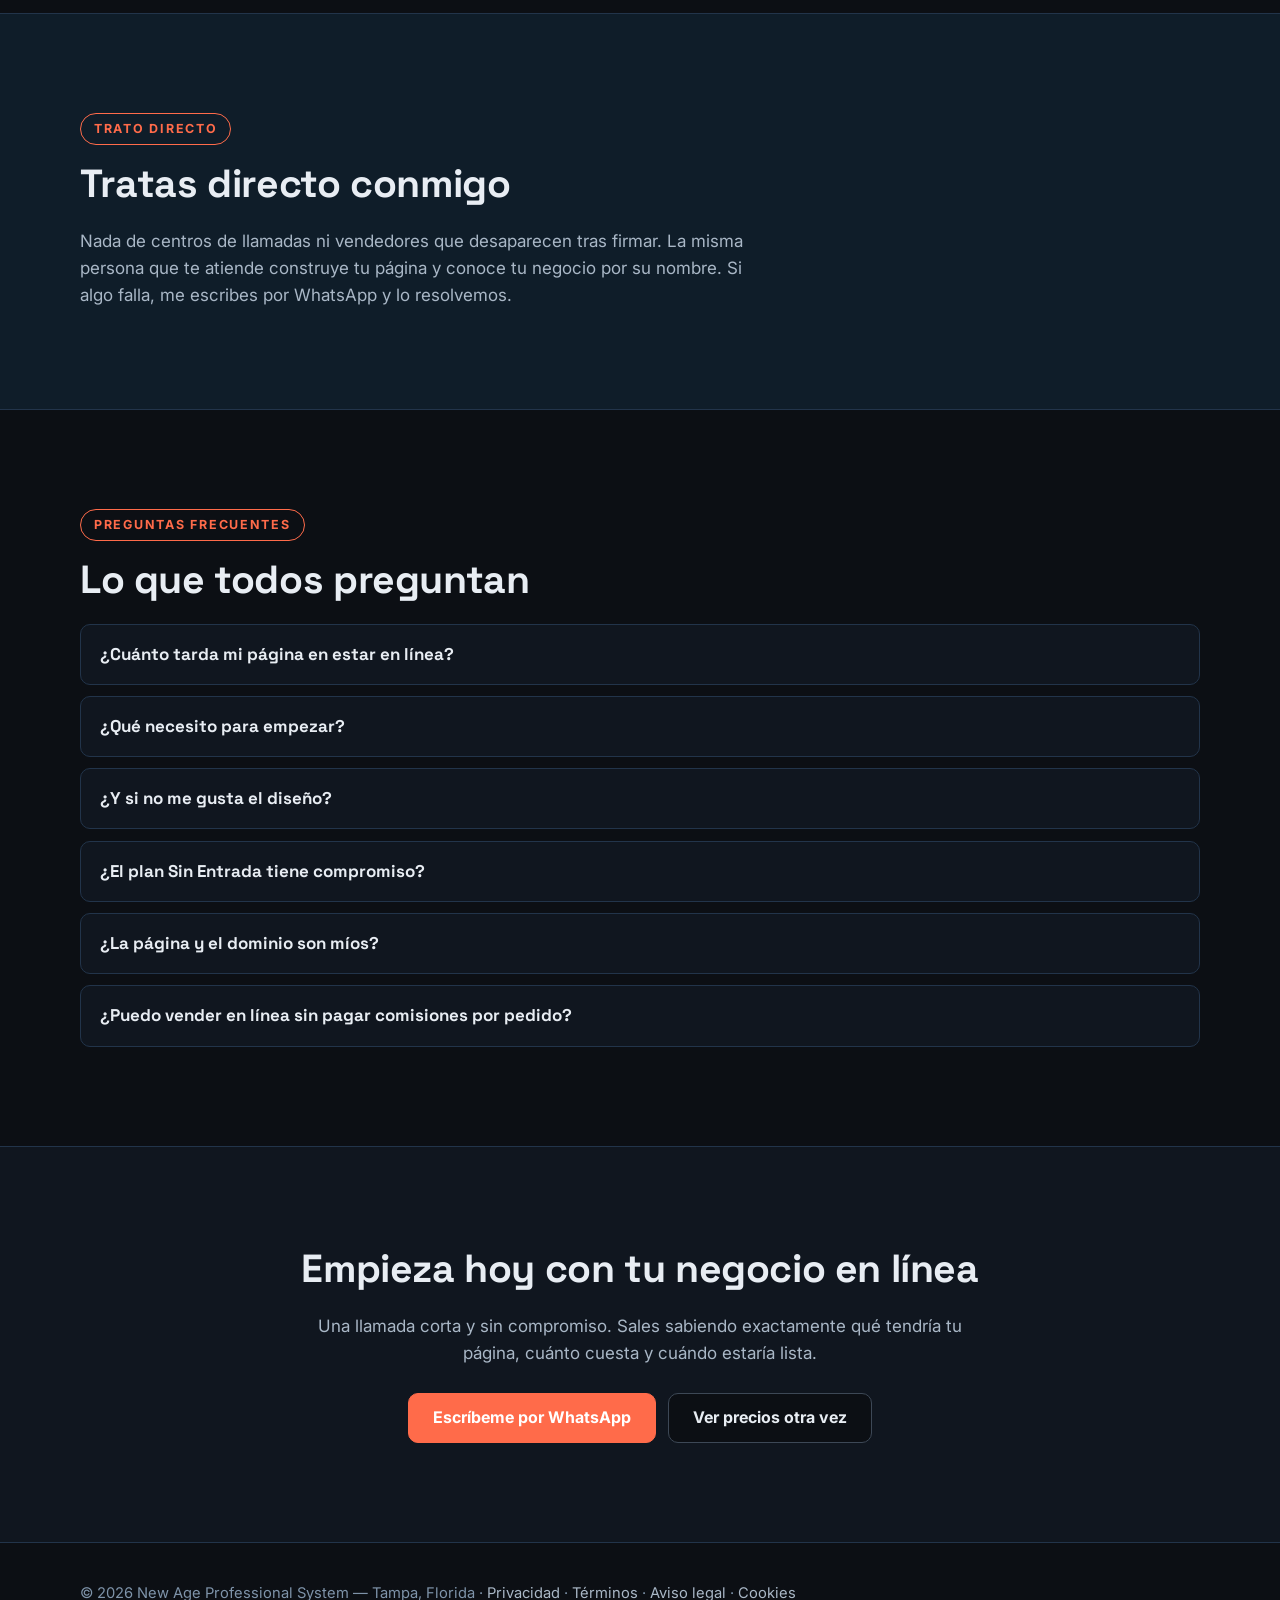
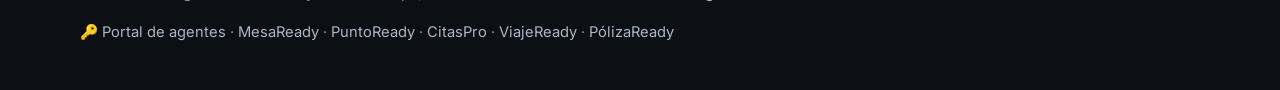
==== commit 5396ce34: "Portada: el sistema de clínicas se presenta como PipReady (antes SecurePip) — nombre visible en la c" ====
--- a/index.html
+++ b/index.html
@@ -616,7 +616,7 @@
           <div class="sys-item" data-sys="viaje" role="tab" tabindex="0" aria-selected="false"><span class="sys-dot"></span><div><div class="sys-name">ViajeReady</div><div class="sys-tag">Agencias de viaje</div></div><span class="sys-arrow">›</span></div>
           <div class="sys-item" data-sys="poliza" role="tab" tabindex="0" aria-selected="false"><span class="sys-dot"></span><div><div class="sys-name">PólizaReady</div><div class="sys-tag">Agencias de seguros</div></div><span class="sys-arrow">›</span></div>
           <div class="sys-item" data-sys="credito" role="tab" tabindex="0" aria-selected="false"><span class="sys-dot"></span><div><div class="sys-name">CréditoReady</div><div class="sys-tag">Reparación de crédito</div></div><span class="sys-arrow">›</span></div>
-          <div class="sys-item" data-sys="securepip" role="tab" tabindex="0" aria-selected="false"><span class="sys-dot"></span><div><div class="sys-name">SecurePip</div><div class="sys-tag">Clínicas de accidentes</div></div><span class="sys-arrow">›</span></div>
+          <div class="sys-item" data-sys="securepip" role="tab" tabindex="0" aria-selected="false"><span class="sys-dot"></span><div><div class="sys-name">PipReady</div><div class="sys-tag">Clínicas de accidentes</div></div><span class="sys-arrow">›</span></div>
         </div>
         <div class="sys-detail" id="sysDetail">
           <div class="sys-detail-head">
@@ -764,7 +764,7 @@
           <svg x="623" y="322" width="36" height="36" viewBox="0 0 64 64" role="img" aria-label="CréditoReady"><rect x="2" y="2" width="60" height="60" rx="14" fill="#173F35"/>
   <path d="M13 51 V41 h10 V31 h10 V19 h18 v32 Z" fill="#FAF7F0" opacity="0.92"/>
   <path d="M37 13.5 l4.5 5 L52 8" fill="none" stroke="#C9A227" stroke-width="4.5" stroke-linecap="round" stroke-linejoin="round"/></svg>
-          <svg x="680" y="322" width="36" height="36" viewBox="0 0 512 512" role="img" aria-label="SecurePip"><defs>
+          <svg x="680" y="322" width="36" height="36" viewBox="0 0 512 512" role="img" aria-label="PipReady"><defs>
     <linearGradient id="bg" x1="0" y1="0" x2="0" y2="1">
       <stop offset="0" stop-color="#24406B"/>
       <stop offset="1" stop-color="#16233F"/>
@@ -1045,7 +1045,7 @@
     credito: { name: 'CréditoReady', desc: 'El proceso completo de disputa y mejora de puntaje, ordenado en un sistema con portal para tu cliente y su avance siempre visible.',
       feats: ['Expediente completo de cada cliente','Rondas de disputa organizadas','Avance del caso siempre a la vista','Todo el historial en un solo lugar'],
       ideal: 'Ideal para: reparadores de crédito y sus clientes', url: 'https://credito.newageprosystem.com' },
-    securepip: { name: 'SecurePip', desc: 'El sistema de las clínicas de accidentes de Florida: pacientes, casos y facturación PIP en un solo panel, con la IA preparando borradores que el doctor siempre firma.',
+    securepip: { name: 'PipReady', desc: 'El sistema de las clínicas de accidentes de Florida: pacientes, casos y facturación PIP en un solo panel, con la IA preparando borradores que el doctor siempre firma.',
       feats: ['Facturación PIP y CMS-1500 en orden','Casos y reclamos bajo control','Borradores con IA, firma del doctor','Varias clínicas y usuarios con sus roles'],
       ideal: 'Ideal para: clínicas de accidentes y centros de rehabilitación', url: 'https://securepip.newageprosystem.com' }
   };
